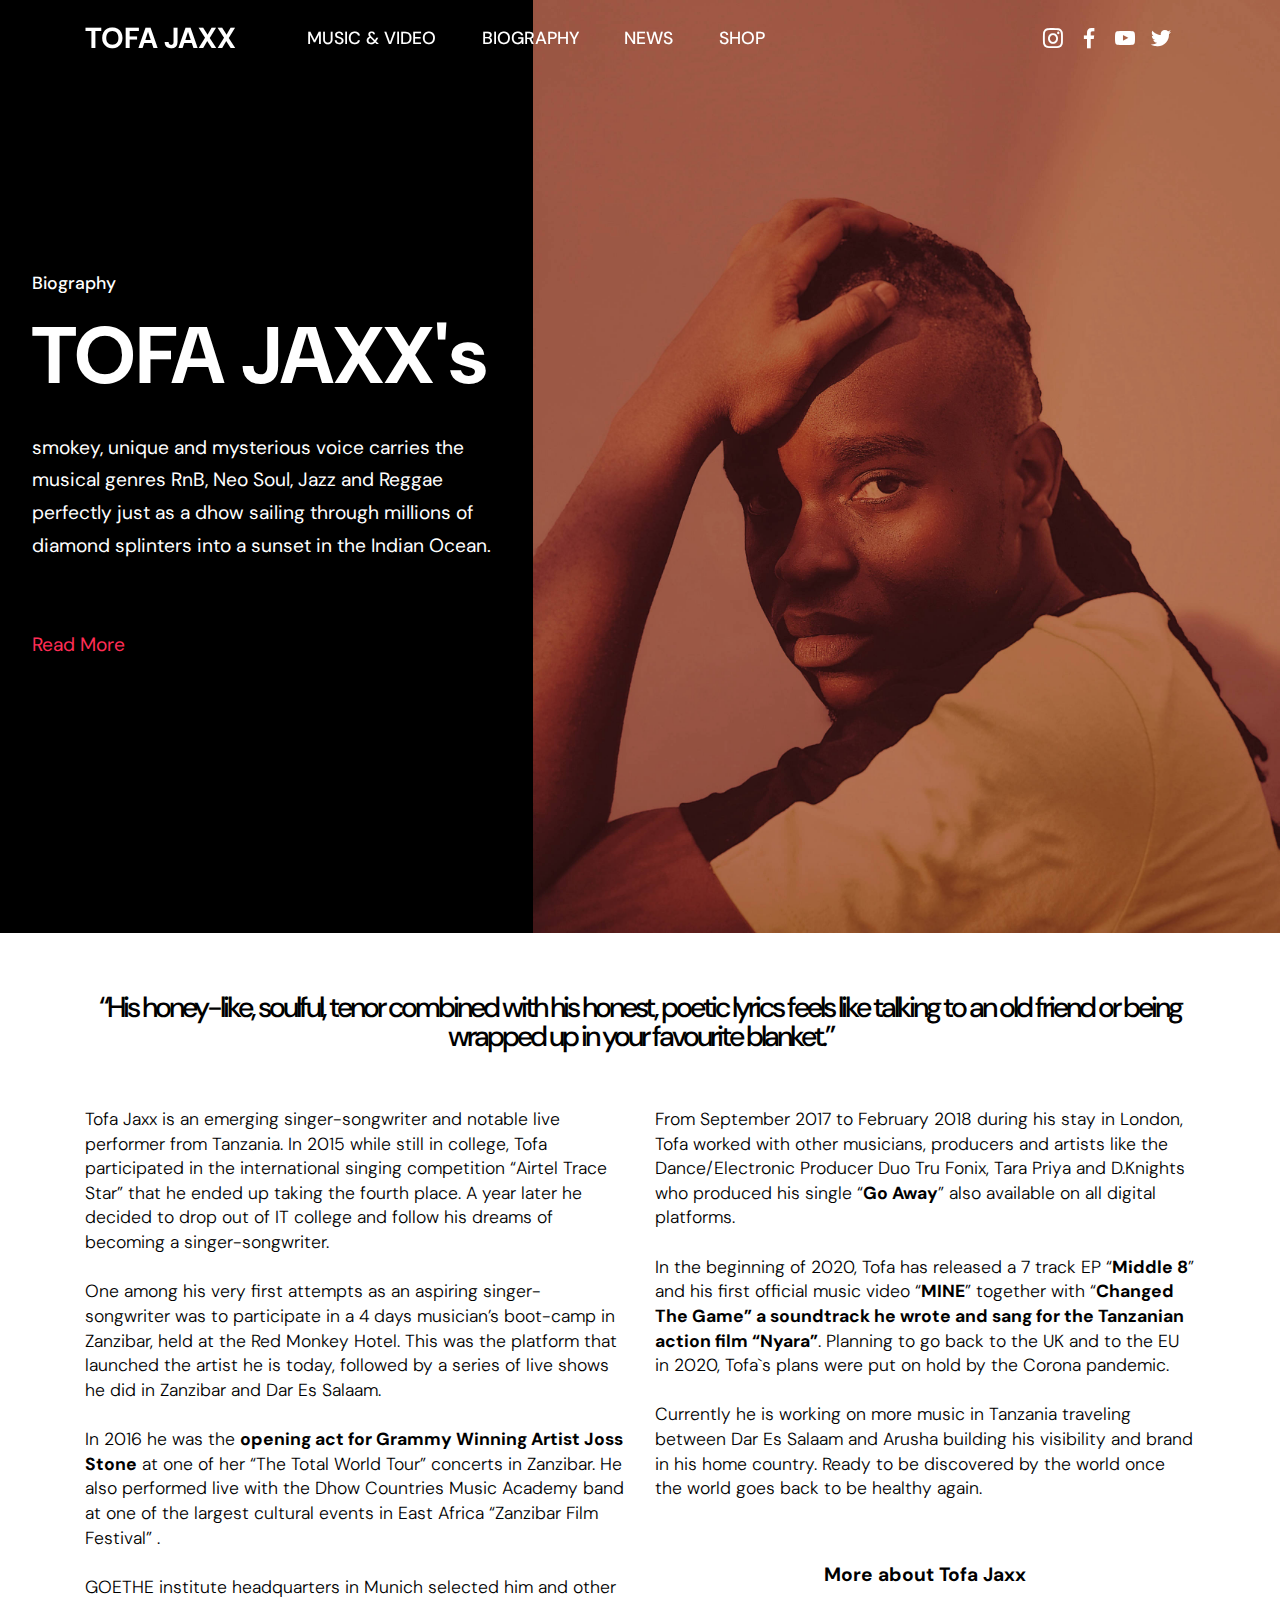
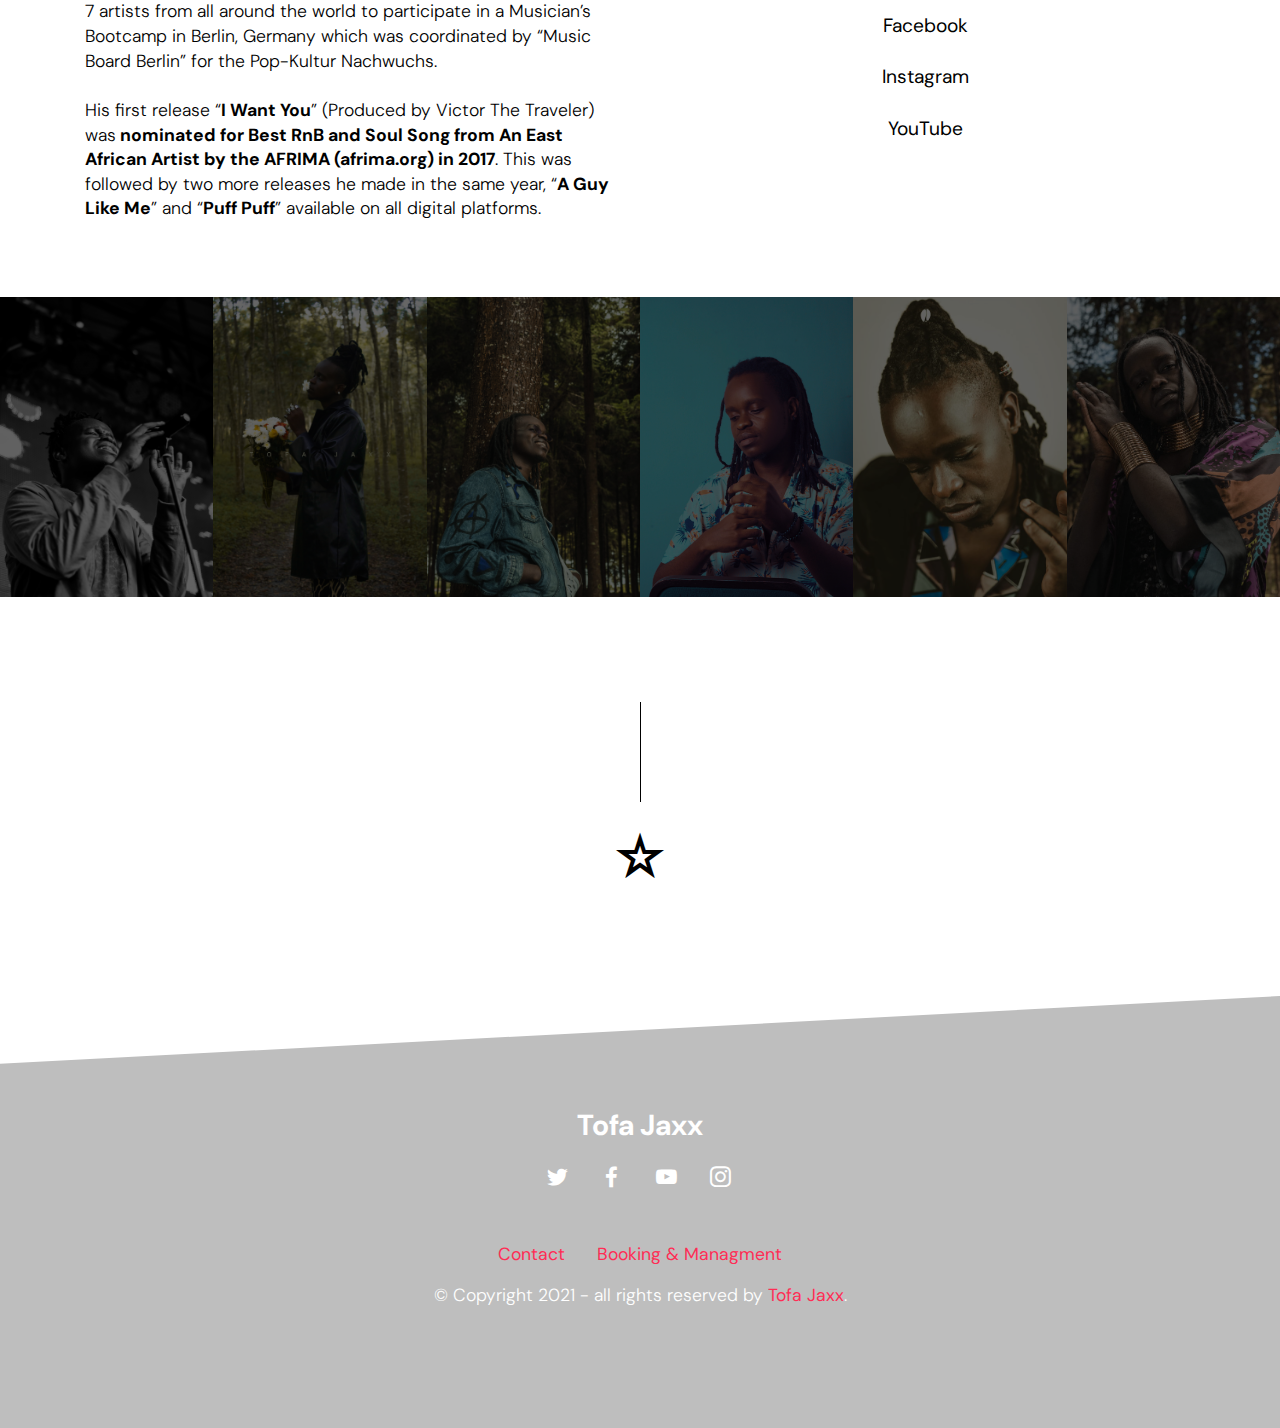
==== bio.html @ 1608e9fc "initial upload" ====
<!DOCTYPE html>
<html  >
<head>
  
  <meta charset="UTF-8">
  <meta http-equiv="X-UA-Compatible" content="IE=edge">
  
  <meta name="viewport" content="width=device-width, initial-scale=1, minimum-scale=1">
  <link rel="shortcut icon" href="assets/images/tofa-jaxx-128x128.png" type="image/x-icon">
  <meta name="description" content="Find out all about Tofa Jaxx - a singer/songwriter from Tanzania.">
  
  
  <title>Biography</title>
  <link rel="stylesheet" href="assets/web/assets/mobirise-icons/mobirise-icons.css">
  <link rel="stylesheet" href="assets/web/assets/mobirise-icons2/mobirise2.css">
  <link rel="stylesheet" href="assets/tether/tether.min.css">
  <link rel="stylesheet" href="assets/bootstrap/css/bootstrap.min.css">
  <link rel="stylesheet" href="assets/bootstrap/css/bootstrap-grid.min.css">
  <link rel="stylesheet" href="assets/bootstrap/css/bootstrap-reboot.min.css">
  <link rel="stylesheet" href="assets/dropdown/css/style.css">
  <link rel="stylesheet" href="assets/socicon/css/styles.css">
  <link rel="stylesheet" href="assets/theme/css/style.css">
  <link rel="preload" href="https://fonts.googleapis.com/css?family=DM+Sans:400,400i,500,500i,700,700i&display=swap" as="style" onload="this.onload=null;this.rel='stylesheet'">
  <noscript><link rel="stylesheet" href="https://fonts.googleapis.com/css?family=DM+Sans:400,400i,500,500i,700,700i&display=swap"></noscript>
  <link rel="preload" as="style" href="assets/mobirise/css/mbr-additional.css"><link rel="stylesheet" href="assets/mobirise/css/mbr-additional.css" type="text/css">
  
  
  
  

</head>
<body>
  
  <section class="menu cid-sqqhfj22rj" once="menu" id="menu1-x">

    


    <nav class="navbar navbar-dropdown navbar-fixed-top navbar-expand-lg">

        <div class="container">
            <div class="navbar-brand">
                
                <span class="navbar-caption-wrap"><a class="navbar-caption text-white text-primary display-5" href="index.html">
                        TOFA JAXX</a></span>
            </div>
            <button class="navbar-toggler" type="button" data-toggle="collapse" data-target="#navbarSupportedContent" aria-controls="navbarNavAltMarkup" aria-expanded="false" aria-label="Toggle navigation">
                <div class="hamburger">
                    <span></span>
                    <span></span>
                    <span></span>
                    <span></span>
                </div>
            </button>
            <div class="collapse navbar-collapse" id="navbarSupportedContent">
                <ul class="navbar-nav nav-dropdown nav-right" data-app-modern-menu="true"><li class="nav-item"><a class="nav-link link text-white text-primary display-4" href="music.html" aria-expanded="false">MUSIC &amp; VIDEO</a>
                        
                    </li>
                    


                    <li class="nav-item"><a class="nav-link link text-white text-primary display-4" href="bio.html">
                            BIOGRAPHY</a></li><li class="nav-item"><a class="nav-link link text-white text-primary display-4" href="news.html">
                            NEWS</a></li><li class="nav-item"><a class="nav-link link text-white text-primary display-4" href="shop.html">
                            SHOP</a></li></ul>
                <div class="icons-menu">
                    <a href="https://www.instagram.com/tofajaxx/?hl=en" target="_blank">
                        <span class="p-2 mbr-iconfont socicon-instagram socicon"></span>
                    </a>
                    <a href="https://www.facebook.com/TofaJaxxTJ/" target="_blank">
                        <span class="p-2 mbr-iconfont socicon-facebook socicon"></span>
                    </a>
                    <a href="https://www.youtube.com/c/topherjaxx" target="_blank">
                        <span class="p-2 mbr-iconfont socicon-youtube socicon"></span>
                    </a>
                    <a href="https://twitter.com/tofajaxx" target="_blank">
                        <span class="p-2 mbr-iconfont socicon-twitter socicon"></span>
                    </a>
                    
                    
                </div>
                
            </div>
        </div>
    </nav>

</section>

<section class="content1 cid-sqqhfdrcJX" id="content1-q">

    

    

    <div class="container-fluid">
        <div class="row">

            <div class="col-md-12 col-lg-5 m-auto">
                <div class="media-content">
                    <h2 class="mbr-section-subtitle mbr-semibold align-left mbr-white mbr-light mbr-fonts-style display-4">Biography</h2>
                    <h1 class="mbr-section-title align-left mbr-bold mbr-white pb-3 mbr-fonts-style display-2">TOFA JAXX's</h1>


                    <p class="mbr-text align-left mbr-white pb-4 mbr-fonts-style display-7">smokey, unique and mysterious voice carries the musical genres RnB, Neo Soul, Jazz and Reggae perfectly just as a dhow sailing through millions of diamond splinters into a sunset in the Indian Ocean.<br><br></p>
                    <h3 class="link mbr-semibold align-left mbr-white mbr-light mbr-fonts-style display-7"><strong><a href="bio.html#content7-10" class="text-primary">Read More</a></strong></h3>

                </div>
            </div>

            <div class="col-md-12 col-lg-7">
                <div class="mbr-figure">
                    <img src="assets/images/img-9345-2000x2500.jpg" alt="Tofa Jaxx">
                </div>
            </div>

        </div>
    </div>

</section>

<section class="content7 audiom4_content7 cid-sqqiW0xPX3" id="content7-10">

	

	

	<div class="container">
		<div class="row mbr-white">
			<div class="col-md-12 col-lg-12">
				<h2 class="col-title align-center pb-5 mbr-fonts-style display-5">“His honey-like, soulful, tenor combined with his honest, poetic lyrics feels like talking to an old friend or being wrapped up in your favourite blanket.”</h2>
			</div>
			<div class="col-md-12 col-lg-6">
				<p class="mbr-text align-left mbr-fonts-style display-4">Tofa Jaxx is an emerging singer-songwriter and notable live performer from Tanzania. In 2015 while still in college, Tofa participated in the international singing competition “Airtel Trace Star” that he ended up taking the fourth place. A year later he decided to drop out of IT college and follow his dreams of becoming a singer-songwriter.
<br>
<br>One among his very first attempts as an aspiring singer-songwriter was to participate in a 4 days musician’s boot-camp in Zanzibar, held at the Red Monkey Hotel. This was the platform that launched the artist he is today, followed by a series of live shows he did in Zanzibar and Dar Es Salaam. 
<br>
<br>In 2016 he was the <strong>opening act for Grammy Winning Artist Joss Stone</strong> at one of her “The Total World Tour” concerts in Zanzibar. He also performed live with the Dhow Countries Music Academy band at one of the largest cultural events in East Africa “Zanzibar Film Festival” .
<br>
<br>GOETHE institute headquarters in Munich selected him and other 7 artists from all around the world to participate in a Musician’s Bootcamp in Berlin, Germany which was coordinated by “Music Board Berlin” for the Pop-Kultur Nachwuchs.
<br>
<br>His first release “<strong>I Want You</strong>” (Produced by Victor The Traveler) was<strong> nominated for Best RnB and Soul Song from An East African Artist by the AFRIMA (afrima.org) in 2017</strong>. This was followed by two more releases he made in the same year, “<strong>A Guy Like Me</strong>” and “<strong>Puff Puff</strong>” available on all digital platforms.
<br></p>
			</div>

			<div class="col-md-12 col-lg-6">
				<p class="mbr-text align-left pb-5 mbr-fonts-style display-4">From September 2017 to February 2018 during his stay in London, Tofa worked with other musicians, producers and artists like the Dance/Electronic Producer Duo Tru Fonix, Tara Priya and D.Knights who produced his single “<strong>Go Away</strong>” also available on all digital platforms. 
<br>
<br>In the beginning of 2020, Tofa has released a 7 track EP “<strong>Middle 8</strong>” and his first official music video “<strong>MINE</strong>” together with “<strong>Changed The Game” a soundtrack he wrote and sang for the Tanzanian action film “Nyara”</strong>. Planning to go back to the UK and to the EU in 2020, Tofa`s plans were put on hold by the Corona pandemic. 
<br>
<br>Currently he is working on more music in Tanzania traveling between Dar Es Salaam and Arusha building his visibility and brand in his home country. Ready to be discovered by the world once the world goes back to be healthy again.</p>

				<h3 class="align-center pb-4 mbr-regular mbr-fonts-style display-7"><strong>More about Tofa Jaxx</strong></h3>
				<ul class="list">
					

					
					
					
					
					
				<li class="item-wrap">
						<h4 class="item1 align-center mbr-regular mbr-fonts-style display-7">
							<a href="https://www.facebook.com/TofaJaxxTJ/" class="text-black" target="_blank">Facebook</a>
						</h4>
					</li><li class="item-wrap">
						<h4 class="item1 align-center mbr-regular mbr-fonts-style display-7">
							<a href="https://www.instagram.com/tofajaxx/?hl=en" class="text-black" target="_blank">Instagram</a></h4>
					</li><li class="item-wrap">
						<h4 class="item1 align-center mbr-regular mbr-fonts-style display-7">
							<a href="https://www.youtube.com/c/topherjaxx" class="text-black text-primary" target="_blank">YouTube</a></h4>
					</li></ul>
			</div>
		</div>
	</div>
</section>

<section class="extGallery cid-sqAEqa4GI0" id="extGallery4-2q">

  

  

  <div class="container-fluid">
    <div class="row justify-content-center align-left">

      <div class="col-lg-2 col-md-6">
        <div class="wrapper">
          <img class="photo" src="assets/images/tofa-jaxx-3-2000x3011.jpg" alt="">
        </div>
      </div>
      <div class="col-lg-2 col-md-6">
        <div class="wrapper">
          <img class="photo" src="assets/images/img-0113-copy-2000x3000.jpg" alt="">
        </div>
      </div>
      <div class="col-lg-2 col-md-6">
        <div class="wrapper">
          <img class="photo" src="assets/images/tofa-jaxx-mine-video-2000x2996.jpg" alt="">
        </div>
      </div>
      <div class="col-lg-2 col-md-6">
        <div class="wrapper">
          <img class="photo" src="assets/images/img-961-2000x2000.jpg" alt="">
        </div>
      </div>
      <div class="col-lg-2 col-md-6">
        <div class="wrapper">
          <img class="photo" src="assets/images/tofa-jaxx-3-611x764.jpg" alt="">
        </div>
      </div>
      <div class="col-lg-2 col-md-6">
        <div class="wrapper">
          <img class="photo" src="assets/images/tofa-jaxx-6-611x763.jpg" alt="">
        </div>
      </div>

    </div>
  </div>
</section>

<section class="info3 audiom4_info3 cid-sqAEhOONlQ" id="info3-2p">

	

	

	<div class="container align-center">
		<div class="row">
			<div class="mbr-black col-md-12 col-lg-12">
				<h3 class="mbr-section-subtitle mbr-bold align-center mbr-light mbr-fonts-style display-5"></h3>
				<span class="mbr-iconfont mobi-mbri-star mobi-mbri"></span>

			</div>
		</div>
	</div>
</section>

<section once="footers" class="cid-sqqhfhUNoh mbr-parallax-background" id="footer2-w">

    

    <div class="mbr-overlay" style="opacity: 0.2; background-color: rgb(0, 0, 0);"></div>


    <svg xmlns="http://www.w3.org/2000/svg" width="1920" height="150" style="">
        <rect id="backgroundrect" width="100%" height="100%" x="0" y="0" fill="transparent" stroke="none" class="" style="">
        </rect>
        <g class="currentLayer" style="">
            <rect fill="#4a90d6" stroke="none" stroke-width="2" stroke-linejoin="round" stroke-dashoffset="" fill-rule="nonzero" id="svg_3" x="-96.91189303632186" y="-155.65491664015033" width="2092.0544736385345" height="244.0790557861328" style="color: rgb(0, 0, 0);" class="" transform="rotate(-3.0301618576049805 949.1153564453126,-33.61538314819269) "></rect>
        </g>
    </svg>



    <div class="container">
        <div class="media-container-row align-center mbr-white">
            <div class="row title-row">

                <h1 class="mbr-section-title align-center mbr-bold pb-1 mbr-fonts-style display-5">
                    Tofa Jaxx</h1>

            </div>

            <div class="row social-row">
                <div class="social-list align-right pb-2">
                    
                    
                    
                    
                    
                    
                <div class="soc-item">
                        <a href="https://twitter.com/tofajaxx" target="_blank">
                            <span class="mbr-iconfont mbr-iconfont-social socicon-twitter socicon"></span>
                        </a>
                    </div><div class="soc-item">
                        <a href="https://www.facebook.com/TofaJaxxTJ/" target="_blank">
                            <span class="mbr-iconfont mbr-iconfont-social socicon-facebook socicon"></span>
                        </a>
                    </div><div class="soc-item">
                        <a href="https://www.youtube.com/c/topherjaxx/videos" target="_blank">
                            <span class="mbr-iconfont mbr-iconfont-social socicon-youtube socicon"></span>
                        </a>
                    </div><div class="soc-item">
                        <a href="https://www.instagram.com/tofajaxx/?hl=en" target="_blank">
                            <span class="mbr-iconfont mbr-iconfont-social socicon-instagram socicon"></span>
                        </a>
                    </div></div>
            </div>
            <div class="row row-links">
                <ul class="foot-menu">
                    
                    
                    
                    

                <li class="foot-menu-item mbr-fonts-style display-4"><a href="mailto:topherjaxx3@gmail.com" class="text-primary">Contact</a></li><li class="foot-menu-item mbr-fonts-style display-4"><a href="https://www.delicioustunes.com/contact" class="text-primary" target="_blank">Booking &amp; Managment</a></li></ul>
            </div>

            <div class="row row-copirayt">
                <p class="mbr-text mb-0 mbr-fonts-style mbr-white align-center display-4">
                    © Copyright 2021 - all rights reserved by <a href="index.html" class="text-primary">Tofa Jaxx</a>.</p>
            </div>
        </div>
    </div>
</section>


<script src="assets/web/assets/jquery/jquery.min.js"></script>
  <script src="assets/popper/popper.min.js"></script>
  <script src="assets/tether/tether.min.js"></script>
  <script src="assets/bootstrap/js/bootstrap.min.js"></script>
  <script src="assets/smoothscroll/smooth-scroll.js"></script>
  <script src="assets/parallax/jarallax.min.js"></script>
  <script src="assets/dropdown/js/nav-dropdown.js"></script>
  <script src="assets/dropdown/js/navbar-dropdown.js"></script>
  <script src="assets/touchswipe/jquery.touch-swipe.min.js"></script>
  <script src="assets/theme/js/script.js"></script>
  
  
  

</body>
</html>
---- assets/web/assets/mobirise-icons/mobirise-icons.css ----
@font-face {
  font-family: 'MobiriseIcons';
  src:  url('mobirise-icons.eot?spat4u');
  src:  url('mobirise-icons.eot?spat4u#iefix') format('embedded-opentype'),
    url('mobirise-icons.ttf?spat4u') format('truetype'),
    url('mobirise-icons.woff?spat4u') format('woff'),
    url('mobirise-icons.svg?spat4u#MobiriseIcons') format('svg');
  font-weight: normal;
  font-style: normal;
  font-display: swap;
}

[class^="mbri-"], [class*=" mbri-"] {
  /* use !important to prevent issues with browser extensions that change fonts */
  font-family: MobiriseIcons !important;
  speak: none;
  font-style: normal;
  font-weight: normal;
  font-variant: normal;
  text-transform: none;
  line-height: 1;

  /* Better Font Rendering =========== */
  -webkit-font-smoothing: antialiased;
  -moz-osx-font-smoothing: grayscale;
}

.mbri-add-submenu:before {
  content: "\e900";
}
.mbri-alert:before {
  content: "\e901";
}
.mbri-align-center:before {
  content: "\e902";
}
.mbri-align-justify:before {
  content: "\e903";
}
.mbri-align-left:before {
  content: "\e904";
}
.mbri-align-right:before {
  content: "\e905";
}
.mbri-android:before {
  content: "\e906";
}
.mbri-apple:before {
  content: "\e907";
}
.mbri-arrow-down:before {
  content: "\e908";
}
.mbri-arrow-next:before {
  content: "\e909";
}
.mbri-arrow-prev:before {
  content: "\e90a";
}
.mbri-arrow-up:before {
  content: "\e90b";
}
.mbri-bold:before {
  content: "\e90c";
}
.mbri-bookmark:before {
  content: "\e90d";
}
.mbri-bootstrap:before {
  content: "\e90e";
}
.mbri-briefcase:before {
  content: "\e90f";
}
.mbri-browse:before {
  content: "\e910";
}
.mbri-bulleted-list:before {
  content: "\e911";
}
.mbri-calendar:before {
  content: "\e912";
}
.mbri-camera:before {
  content: "\e913";
}
.mbri-cart-add:before {
  content: "\e914";
}
.mbri-cart-full:before {
  content: "\e915";
}
.mbri-cash:before {
  content: "\e916";
}
.mbri-change-style:before {
  content: "\e917";
}
.mbri-chat:before {
  content: "\e918";
}
.mbri-clock:before {
  content: "\e919";
}
.mbri-close:before {
  content: "\e91a";
}
.mbri-cloud:before {
  content: "\e91b";
}
.mbri-code:before {
  content: "\e91c";
}
.mbri-contact-form:before {
  content: "\e91d";
}
.mbri-credit-card:before {
  content: "\e91e";
}
.mbri-cursor-click:before {
  content: "\e91f";
}
.mbri-cust-feedback:before {
  content: "\e920";
}
.mbri-database:before {
  content: "\e921";
}
.mbri-delivery:before {
  content: "\e922";
}
.mbri-desktop:before {
  content: "\e923";
}
.mbri-devices:before {
  content: "\e924";
}
.mbri-down:before {
  content: "\e925";
}
.mbri-download:before {
  content: "\e989";
}
.mbri-drag-n-drop:before {
  content: "\e927";
}
.mbri-drag-n-drop2:before {
  content: "\e928";
}
.mbri-edit:before {
  content: "\e929";
}
.mbri-edit2:before {
  content: "\e92a";
}
.mbri-error:before {
  content: "\e92b";
}
.mbri-extension:before {
  content: "\e92c";
}
.mbri-features:before {
  content: "\e92d";
}
.mbri-file:before {
  content: "\e92e";
}
.mbri-flag:before {
  content: "\e92f";
}
.mbri-folder:before {
  content: "\e930";
}
.mbri-gift:before {
  content: "\e931";
}
.mbri-github:before {
  content: "\e932";
}
.mbri-globe:before {
  content: "\e933";
}
.mbri-globe-2:before {
  content: "\e934";
}
.mbri-growing-chart:before {
  content: "\e935";
}
.mbri-hearth:before {
  content: "\e936";
}
.mbri-help:before {
  content: "\e937";
}
.mbri-home:before {
  content: "\e938";
}
.mbri-hot-cup:before {
  content: "\e939";
}
.mbri-idea:before {
  content: "\e93a";
}
.mbri-image-gallery:before {
  content: "\e93b";
}
.mbri-image-slider:before {
  content: "\e93c";
}
.mbri-info:before {
  content: "\e93d";
}
.mbri-italic:before {
  content: "\e93e";
}
.mbri-key:before {
  content: "\e93f";
}
.mbri-laptop:before {
  content: "\e940";
}
.mbri-layers:before {
  content: "\e941";
}
.mbri-left-right:before {
  content: "\e942";
}
.mbri-left:before {
  content: "\e943";
}
.mbri-letter:before {
  content: "\e944";
}
.mbri-like:before {
  content: "\e945";
}
.mbri-link:before {
  content: "\e946";
}
.mbri-lock:before {
  content: "\e947";
}
.mbri-login:before {
  content: "\e948";
}
.mbri-logout:before {
  content: "\e949";
}
.mbri-magic-stick:before {
  content: "\e94a";
}
.mbri-map-pin:before {
  content: "\e94b";
}
.mbri-menu:before {
  content: "\e94c";
}
.mbri-mobile:before {
  content: "\e94d";
}
.mbri-mobile2:before {
  content: "\e94e";
}
.mbri-mobirise:before {
  content: "\e94f";
}
.mbri-more-horizontal:before {
  content: "\e950";
}
.mbri-more-vertical:before {
  content: "\e951";
}
.mbri-music:before {
  content: "\e952";
}
.mbri-new-file:before {
  content: "\e953";
}
.mbri-numbered-list:before {
  content: "\e954";
}
.mbri-opened-folder:before {
  content: "\e955";
}
.mbri-pages:before {
  content: "\e956";
}
.mbri-paper-plane:before {
  content: "\e957";
}
.mbri-paperclip:before {
  content: "\e958";
}
.mbri-photo:before {
  content: "\e959";
}
.mbri-photos:before {
  content: "\e95a";
}
.mbri-pin:before {
  content: "\e95b";
}
.mbri-play:before {
  content: "\e95c";
}
.mbri-plus:before {
  content: "\e95d";
}
.mbri-preview:before {
  content: "\e95e";
}
.mbri-print:before {
  content: "\e95f";
}
.mbri-protect:before {
  content: "\e960";
}
.mbri-question:before {
  content: "\e961";
}
.mbri-quote-left:before {
  content: "\e962";
}
.mbri-quote-right:before {
  content: "\e963";
}
.mbri-refresh:before {
  content: "\e964";
}
.mbri-responsive:before {
  content: "\e965";
}
.mbri-right:before {
  content: "\e966";
}
.mbri-rocket:before {
  content: "\e967";
}
.mbri-sad-face:before {
  content: "\e968";
}
.mbri-sale:before {
  content: "\e969";
}
.mbri-save:before {
  content: "\e96a";
}
.mbri-search:before {
  content: "\e96b";
}
.mbri-setting:before {
  content: "\e96c";
}
.mbri-setting2:before {
  content: "\e96d";
}
.mbri-setting3:before {
  content: "\e96e";
}
.mbri-share:before {
  content: "\e96f";
}
.mbri-shopping-bag:before {
  content: "\e970";
}
.mbri-shopping-basket:before {
  content: "\e971";
}
.mbri-shopping-cart:before {
  content: "\e972";
}
.mbri-sites:before {
  content: "\e973";
}
.mbri-smile-face:before {
  content: "\e974";
}
.mbri-speed:before {
  content: "\e975";
}
.mbri-star:before {
  content: "\e976";
}
.mbri-success:before {
  content: "\e977";
}
.mbri-sun:before {
  content: "\e978";
}
.mbri-sun2:before {
  content: "\e979";
}
.mbri-tablet:before {
  content: "\e97a";
}
.mbri-tablet-vertical:before {
  content: "\e97b";
}
.mbri-target:before {
  content: "\e97c";
}
.mbri-timer:before {
  content: "\e97d";
}
.mbri-to-ftp:before {
  content: "\e97e";
}
.mbri-to-local-drive:before {
  content: "\e97f";
}
.mbri-touch-swipe:before {
  content: "\e980";
}
.mbri-touch:before {
  content: "\e981";
}
.mbri-trash:before {
  content: "\e982";
}
.mbri-underline:before {
  content: "\e983";
}
.mbri-unlink:before {
  content: "\e984";
}
.mbri-unlock:before {
  content: "\e985";
}
.mbri-up-down:before {
  content: "\e986";
}
.mbri-up:before {
  content: "\e987";
}
.mbri-update:before {
  content: "\e988";
}
.mbri-upload:before {
 content: "\e926"; 
}
.mbri-user:before {
  content: "\e98a";
}
.mbri-user2:before {
  content: "\e98b";
}
.mbri-users:before {
  content: "\e98c";
}
.mbri-video:before {
  content: "\e98d";
}
.mbri-video-play:before {
  content: "\e98e";
}
.mbri-watch:before {
  content: "\e98f";
}
.mbri-website-theme:before {
  content: "\e990";
}
.mbri-wifi:before {
  content: "\e991";
}
.mbri-windows:before {
  content: "\e992";
}
.mbri-zoom-out:before {
  content: "\e993";
}
.mbri-redo:before {
  content: "\e994";
}
.mbri-undo:before {
  content: "\e995";
}
---- assets/web/assets/mobirise-icons2/mobirise2.css ----
@font-face {
  font-family: 'Moririse2';
  font-display: swap;
  src:  url('mobirise2.eot?f2bix4');
  src:  url('mobirise2.eot?f2bix4#iefix') format('embedded-opentype'),
    url('mobirise2.ttf?f2bix4') format('truetype'),
    url('mobirise2.woff?f2bix4') format('woff'),
    url('mobirise2.svg?f2bix4#mobirise2') format('svg');
  font-weight: normal;
  font-style: normal;
}

[class^="mobi-"], [class*=" mobi-"] {
  /* use !important to prevent issues with browser extensions that change fonts */
  font-family: 'Moririse2' !important;
  speak: none;
  font-style: normal;
  font-weight: normal;
  font-variant: normal;
  text-transform: none;
  line-height: 1;

  /* Better Font Rendering =========== */
  -webkit-font-smoothing: antialiased;
  -moz-osx-font-smoothing: grayscale;
}

.mobi-mbri-add-submenu:before {
  content: "\e900";
}
.mobi-mbri-alert:before {
  content: "\e901";
}
.mobi-mbri-align-center:before {
  content: "\e902";
}
.mobi-mbri-align-justify:before {
  content: "\e903";
}
.mobi-mbri-align-left:before {
  content: "\e904";
}
.mobi-mbri-align-right:before {
  content: "\e905";
}
.mobi-mbri-android:before {
  content: "\e906";
}
.mobi-mbri-apple:before {
  content: "\e907";
}
.mobi-mbri-arrow-down:before {
  content: "\e908";
}
.mobi-mbri-arrow-next:before {
  content: "\e909";
}
.mobi-mbri-arrow-prev:before {
  content: "\e90a";
}
.mobi-mbri-arrow-up:before {
  content: "\e90b";
}
.mobi-mbri-bold:before {
  content: "\e90c";
}
.mobi-mbri-bookmark:before {
  content: "\e90d";
}
.mobi-mbri-bootstrap:before {
  content: "\e90e";
}
.mobi-mbri-briefcase:before {
  content: "\e90f";
}
.mobi-mbri-browse:before {
  content: "\e910";
}
.mobi-mbri-bulleted-list:before {
  content: "\e911";
}
.mobi-mbri-calendar:before {
  content: "\e912";
}
.mobi-mbri-camera:before {
  content: "\e913";
}
.mobi-mbri-cart-add:before {
  content: "\e914";
}
.mobi-mbri-cart-full:before {
  content: "\e915";
}
.mobi-mbri-cash:before {
  content: "\e916";
}
.mobi-mbri-change-style:before {
  content: "\e917";
}
.mobi-mbri-chat:before {
  content: "\e918";
}
.mobi-mbri-clock:before {
  content: "\e919";
}
.mobi-mbri-close:before {
  content: "\e91a";
}
.mobi-mbri-cloud:before {
  content: "\e91b";
}
.mobi-mbri-code:before {
  content: "\e91c";
}
.mobi-mbri-contact-form:before {
  content: "\e91d";
}
.mobi-mbri-credit-card:before {
  content: "\e91e";
}
.mobi-mbri-cursor-click:before {
  content: "\e91f";
}
.mobi-mbri-cust-feedback:before {
  content: "\e920";
}
.mobi-mbri-database:before {
  content: "\e921";
}
.mobi-mbri-delivery:before {
  content: "\e922";
}
.mobi-mbri-desktop:before {
  content: "\e923";
}
.mobi-mbri-devices:before {
  content: "\e924";
}
.mobi-mbri-down:before {
  content: "\e925";
}
.mobi-mbri-download-2:before {
  content: "\e926";
}
.mobi-mbri-download:before {
  content: "\e927";
}
.mobi-mbri-drag-n-drop-2:before {
  content: "\e928";
}
.mobi-mbri-drag-n-drop:before {
  content: "\e929";
}
.mobi-mbri-edit-2:before {
  content: "\e92a";
}
.mobi-mbri-edit:before {
  content: "\e92b";
}
.mobi-mbri-error:before {
  content: "\e92c";
}
.mobi-mbri-extension:before {
  content: "\e92d";
}
.mobi-mbri-features:before {
  content: "\e92e";
}
.mobi-mbri-file:before {
  content: "\e92f";
}
.mobi-mbri-flag:before {
  content: "\e930";
}
.mobi-mbri-folder:before {
  content: "\e931";
}
.mobi-mbri-gift:before {
  content: "\e932";
}
.mobi-mbri-github:before {
  content: "\e933";
}
.mobi-mbri-globe-2:before {
  content: "\e934";
}
.mobi-mbri-globe:before {
  content: "\e935";
}
.mobi-mbri-growing-chart:before {
  content: "\e936";
}
.mobi-mbri-hearth:before {
  content: "\e937";
}
.mobi-mbri-help:before {
  content: "\e938";
}
.mobi-mbri-home:before {
  content: "\e939";
}
.mobi-mbri-hot-cup:before {
  content: "\e93a";
}
.mobi-mbri-idea:before {
  content: "\e93b";
}
.mobi-mbri-image-gallery:before {
  content: "\e93c";
}
.mobi-mbri-image-slider:before {
  content: "\e93d";
}
.mobi-mbri-info:before {
  content: "\e93e";
}
.mobi-mbri-italic:before {
  content: "\e93f";
}
.mobi-mbri-key:before {
  content: "\e940";
}
.mobi-mbri-laptop:before {
  content: "\e941";
}
.mobi-mbri-layers:before {
  content: "\e942";
}
.mobi-mbri-left-right:before {
  content: "\e943";
}
.mobi-mbri-left:before {
  content: "\e944";
}
.mobi-mbri-letter:before {
  content: "\e945";
}
.mobi-mbri-like:before {
  content: "\e946";
}
.mobi-mbri-link:before {
  content: "\e947";
}
.mobi-mbri-lock:before {
  content: "\e948";
}
.mobi-mbri-login:before {
  content: "\e949";
}
.mobi-mbri-logout:before {
  content: "\e94a";
}
.mobi-mbri-magic-stick:before {
  content: "\e94b";
}
.mobi-mbri-map-pin:before {
  content: "\e94c";
}
.mobi-mbri-menu:before {
  content: "\e94d";
}
.mobi-mbri-mobile-2:before {
  content: "\e94e";
}
.mobi-mbri-mobile-horizontal:before {
  content: "\e94f";
}
.mobi-mbri-mobile:before {
  content: "\e950";
}
.mobi-mbri-mobirise:before {
  content: "\e951";
}
.mobi-mbri-more-horizontal:before {
  content: "\e952";
}
.mobi-mbri-more-vertical:before {
  content: "\e953";
}
.mobi-mbri-music:before {
  content: "\e954";
}
.mobi-mbri-new-file:before {
  content: "\e955";
}
.mobi-mbri-numbered-list:before {
  content: "\e956";
}
.mobi-mbri-opened-folder:before {
  content: "\e957";
}
.mobi-mbri-pages:before {
  content: "\e958";
}
.mobi-mbri-paper-plane:before {
  content: "\e959";
}
.mobi-mbri-paperclip:before {
  content: "\e95a";
}
.mobi-mbri-phone:before {
  content: "\e95b";
}
.mobi-mbri-photo:before {
  content: "\e95c";
}
.mobi-mbri-photos:before {
  content: "\e95d";
}
.mobi-mbri-pin:before {
  content: "\e95e";
}
.mobi-mbri-play:before {
  content: "\e95f";
}
.mobi-mbri-plus:before {
  content: "\e960";
}
.mobi-mbri-preview:before {
  content: "\e961";
}
.mobi-mbri-print:before {
  content: "\e962";
}
.mobi-mbri-protect:before {
  content: "\e963";
}
.mobi-mbri-question:before {
  content: "\e964";
}
.mobi-mbri-quote-left:before {
  content: "\e965";
}
.mobi-mbri-quote-right:before {
  content: "\e966";
}
.mobi-mbri-redo:before {
  content: "\e967";
}
.mobi-mbri-refresh:before {
  content: "\e968";
}
.mobi-mbri-responsive-2:before {
  content: "\e969";
}
.mobi-mbri-responsive:before {
  content: "\e96a";
}
.mobi-mbri-right:before {
  content: "\e96b";
}
.mobi-mbri-rocket:before {
  content: "\e96c";
}
.mobi-mbri-sad-face:before {
  content: "\e96d";
}
.mobi-mbri-sale:before {
  content: "\e96e";
}
.mobi-mbri-save:before {
  content: "\e96f";
}
.mobi-mbri-search:before {
  content: "\e970";
}
.mobi-mbri-setting-2:before {
  content: "\e971";
}
.mobi-mbri-setting-3:before {
  content: "\e972";
}
.mobi-mbri-setting:before {
  content: "\e973";
}
.mobi-mbri-share:before {
  content: "\e974";
}
.mobi-mbri-shopping-bag:before {
  content: "\e975";
}
.mobi-mbri-shopping-basket:before {
  content: "\e976";
}
.mobi-mbri-shopping-cart:before {
  content: "\e977";
}
.mobi-mbri-sites:before {
  content: "\e978";
}
.mobi-mbri-smile-face:before {
  content: "\e979";
}
.mobi-mbri-speed:before {
  content: "\e97a";
}
.mobi-mbri-star:before {
  content: "\e97b";
}
.mobi-mbri-success:before {
  content: "\e97c";
}
.mobi-mbri-sun:before {
  content: "\e97d";
}
.mobi-mbri-sun2:before {
  content: "\e97e";
}
.mobi-mbri-tablet-vertical:before {
  content: "\e97f";
}
.mobi-mbri-tablet:before {
  content: "\e980";
}
.mobi-mbri-target:before {
  content: "\e981";
}
.mobi-mbri-timer:before {
  content: "\e982";
}
.mobi-mbri-to-ftp:before {
  content: "\e983";
}
.mobi-mbri-to-local-drive:before {
  content: "\e984";
}
.mobi-mbri-touch-swipe:before {
  content: "\e985";
}
.mobi-mbri-touch:before {
  content: "\e986";
}
.mobi-mbri-trash:before {
  content: "\e987";
}
.mobi-mbri-underline:before {
  content: "\e988";
}
.mobi-mbri-undo:before {
  content: "\e989";
}
.mobi-mbri-unlink:before {
  content: "\e98a";
}
.mobi-mbri-unlock:before {
  content: "\e98b";
}
.mobi-mbri-up-down:before {
  content: "\e98c";
}
.mobi-mbri-up:before {
  content: "\e98d";
}
.mobi-mbri-update:before {
  content: "\e98e";
}
.mobi-mbri-upload-2:before {
  content: "\e98f";
}
.mobi-mbri-upload:before {
  content: "\e990";
}
.mobi-mbri-user-2:before {
  content: "\e991";
}
.mobi-mbri-user:before {
  content: "\e992";
}
.mobi-mbri-users:before {
  content: "\e993";
}
.mobi-mbri-video-play:before {
  content: "\e994";
}
.mobi-mbri-video:before {
  content: "\e995";
}
.mobi-mbri-watch:before {
  content: "\e996";
}
.mobi-mbri-website-theme-2:before {
  content: "\e997";
}
.mobi-mbri-website-theme:before {
  content: "\e998";
}
.mobi-mbri-wifi:before {
  content: "\e999";
}
.mobi-mbri-windows:before {
  content: "\e99a";
}
.mobi-mbri-zoom-in:before {
  content: "\e99b";
}
.mobi-mbri-zoom-out:before {
  content: "\e99c";
}
---- assets/dropdown/css/style.css ----
.navbar-dropdown {
  left: 0;
  padding: 0;
  position: absolute;
  right: 0;
  top: 0;
  transition: all 0.45s ease;
  z-index: 1030;
  background: #282828; }
  .navbar-dropdown .navbar-logo {
    margin-right: 0.8rem;
    transition: margin 0.3s ease-in-out;
    vertical-align: middle; }
    .navbar-dropdown .navbar-logo img {
      height: 3.125rem;
      transition: all 0.3s ease-in-out; }
    .navbar-dropdown .navbar-logo.mbr-iconfont {
      font-size: 3.125rem;
      line-height: 3.125rem; }
  .navbar-dropdown .navbar-caption {
    font-weight: 700;
    white-space: normal;
    vertical-align: -4px;
    line-height: 3.125rem !important; }
    .navbar-dropdown .navbar-caption, .navbar-dropdown .navbar-caption:hover {
      color: inherit;
      text-decoration: none; }
  .navbar-dropdown .mbr-iconfont + .navbar-caption {
    vertical-align: -1px; }
  .navbar-dropdown.navbar-fixed-top {
    position: fixed; }
  .navbar-dropdown .navbar-brand span {
    vertical-align: -4px; }
  .navbar-dropdown.bg-color.transparent {
    background: none; }
  .navbar-dropdown.navbar-short .navbar-brand {
    padding: 0.625rem 0; }
    .navbar-dropdown.navbar-short .navbar-brand span {
      vertical-align: -1px; }
  .navbar-dropdown.navbar-short .navbar-caption {
    line-height: 2.375rem !important;
    vertical-align: -2px; }
  .navbar-dropdown.navbar-short .navbar-logo {
    margin-right: 0.5rem; }
    .navbar-dropdown.navbar-short .navbar-logo img {
      height: 2.375rem; }
    .navbar-dropdown.navbar-short .navbar-logo.mbr-iconfont {
      font-size: 2.375rem;
      line-height: 2.375rem; }
  .navbar-dropdown.navbar-short .mbr-table-cell {
    height: 3.625rem; }
  .navbar-dropdown .navbar-close {
    left: 0.6875rem;
    position: fixed;
    top: 0.75rem;
    z-index: 1000; }
  .navbar-dropdown .hamburger-icon {
    content: "";
    display: inline-block;
    vertical-align: middle;
    width: 16px;
    -webkit-box-shadow: 0 -6px 0 1px #282828,0 0 0 1px #282828,0 6px 0 1px #282828;
    -moz-box-shadow: 0 -6px 0 1px #282828,0 0 0 1px #282828,0 6px 0 1px #282828;
    box-shadow: 0 -6px 0 1px #282828,0 0 0 1px #282828,0 6px 0 1px #282828; }

.dropdown-menu .dropdown-toggle[data-toggle="dropdown-submenu"]::after {
  border-bottom: 0.35em solid transparent;
  border-left: 0.35em solid;
  border-right: 0;
  border-top: 0.35em solid transparent;
  margin-left: 0.3rem; }

.dropdown-menu .dropdown-item:focus {
  outline: 0; }

.nav-dropdown {
  font-size: 0.75rem;
  font-weight: 500;
  height: auto !important; }
  .nav-dropdown .nav-btn {
    padding-left: 1rem; }
  .nav-dropdown .link {
    margin: .667em 1.667em;
    font-weight: 500;
    padding: 0;
    transition: color .2s ease-in-out; }
    .nav-dropdown .link.dropdown-toggle {
      margin-right: 2.583em; }
      .nav-dropdown .link.dropdown-toggle::after {
        margin-left: .25rem;
        border-top: 0.35em solid;
        border-right: 0.35em solid transparent;
        border-left: 0.35em solid transparent;
        border-bottom: 0; }
      .nav-dropdown .link.dropdown-toggle[aria-expanded="true"] {
        margin: 0;
        padding: 0.667em 3.263em  0.667em 1.667em; }
  .nav-dropdown .link::after,
  .nav-dropdown .dropdown-item::after {
    color: inherit; }
  .nav-dropdown .btn {
    font-size: 0.75rem;
    font-weight: 700;
    letter-spacing: 0;
    margin-bottom: 0;
    padding-left: 1.25rem;
    padding-right: 1.25rem; }
  .nav-dropdown .dropdown-menu {
    border-radius: 0;
    border: 0;
    left: 0;
    margin: 0;
    padding-bottom: 1.25rem;
    padding-top: 1.25rem;
    position: relative; }
  .nav-dropdown .dropdown-submenu {
    margin-left: 0.125rem;
    top: 0; }
  .nav-dropdown .dropdown-item {
    font-weight: 500;
    line-height: 2;
    padding: 0.3846em 4.615em 0.3846em 1.5385em;
    position: relative;
    transition: color .2s ease-in-out, background-color .2s ease-in-out; }
    .nav-dropdown .dropdown-item::after {
      margin-top: -0.3077em;
      position: absolute;
      right: 1.1538em;
      top: 50%; }
    .nav-dropdown .dropdown-item:focus, .nav-dropdown .dropdown-item:hover {
      background: none; }

@media (max-width: 767px) {
  .nav-dropdown.navbar-toggleable-sm {
    bottom: 0;
    display: none;
    left: 0;
    overflow-x: hidden;
    position: fixed;
    top: 0;
    transform: translateX(-100%);
    -ms-transform: translateX(-100%);
    -webkit-transform: translateX(-100%);
    width: 18.75rem;
    z-index: 999; } }
.nav-dropdown.navbar-toggleable-xl {
  bottom: 0;
  display: none;
  left: 0;
  overflow-x: hidden;
  position: fixed;
  top: 0;
  transform: translateX(-100%);
  -ms-transform: translateX(-100%);
  -webkit-transform: translateX(-100%);
  width: 18.75rem;
  z-index: 999; }

.nav-dropdown-sm {
  display: block !important;
  overflow-x: hidden;
  overflow: auto;
  padding-top: 3.875rem; }
  .nav-dropdown-sm::after {
    content: "";
    display: block;
    height: 3rem;
    width: 100%; }
  .nav-dropdown-sm.collapse.in ~ .navbar-close {
    display: block !important; }
  .nav-dropdown-sm.collapsing, .nav-dropdown-sm.collapse.in {
    transform: translateX(0);
    -ms-transform: translateX(0);
    -webkit-transform: translateX(0);
    transition: all 0.25s ease-out;
    -webkit-transition: all 0.25s ease-out;
    background: #282828; }
  .nav-dropdown-sm.collapsing[aria-expanded="false"] {
    transform: translateX(-100%);
    -ms-transform: translateX(-100%);
    -webkit-transform: translateX(-100%); }
  .nav-dropdown-sm .nav-item {
    display: block;
    margin-left: 0 !important;
    padding-left: 0; }
  .nav-dropdown-sm .link,
  .nav-dropdown-sm .dropdown-item {
    border-top: 1px dotted rgba(255, 255, 255, 0.1);
    font-size: 0.8125rem;
    line-height: 1.6;
    margin: 0 !important;
    padding: 0.875rem 2.4rem 0.875rem 1.5625rem !important;
    position: relative;
    white-space: normal; }
    .nav-dropdown-sm .link:focus, .nav-dropdown-sm .link:hover,
    .nav-dropdown-sm .dropdown-item:focus,
    .nav-dropdown-sm .dropdown-item:hover {
      background: rgba(0, 0, 0, 0.2) !important;
      color: #c0a375; }
  .nav-dropdown-sm .nav-btn {
    position: relative;
    padding: 1.5625rem 1.5625rem 0 1.5625rem; }
    .nav-dropdown-sm .nav-btn::before {
      border-top: 1px dotted rgba(255, 255, 255, 0.1);
      content: "";
      left: 0;
      position: absolute;
      top: 0;
      width: 100%; }
    .nav-dropdown-sm .nav-btn + .nav-btn {
      padding-top: 0.625rem; }
      .nav-dropdown-sm .nav-btn + .nav-btn::before {
        display: none; }
  .nav-dropdown-sm .btn {
    padding: 0.625rem 0; }
  .nav-dropdown-sm .dropdown-toggle[data-toggle="dropdown-submenu"]::after {
    margin-left: .25rem;
    border-top: 0.35em solid;
    border-right: 0.35em solid transparent;
    border-left: 0.35em solid transparent;
    border-bottom: 0; }
  .nav-dropdown-sm .dropdown-toggle[data-toggle="dropdown-submenu"][aria-expanded="true"]::after {
    border-top: 0;
    border-right: 0.35em solid transparent;
    border-left: 0.35em solid transparent;
    border-bottom: 0.35em solid; }
  .nav-dropdown-sm .dropdown-menu {
    margin: 0;
    padding: 0;
    position: relative;
    top: 0;
    left: 0;
    width: 100%;
    border: 0;
    float: none;
    border-radius: 0;
    background: none; }
  .nav-dropdown-sm .dropdown-submenu {
    left: 100%;
    margin-left: 0.125rem;
    margin-top: -1.25rem;
    top: 0; }

.navbar-toggleable-sm .nav-dropdown .dropdown-menu {
  position: absolute; }

.navbar-toggleable-sm .nav-dropdown .dropdown-submenu {
  left: 100%;
  margin-left: 0.125rem;
  margin-top: -1.25rem;
  top: 0; }

.navbar-toggleable-sm.opened .nav-dropdown .dropdown-menu {
  position: relative; }

.navbar-toggleable-sm.opened .nav-dropdown .dropdown-submenu {
  left: 0;
  margin-left: 00rem;
  margin-top: 0rem;
  top: 0; }

.is-builder .nav-dropdown.collapsing {
  transition: none !important; }

/*# sourceMappingURL=style.css.map */
---- assets/socicon/css/styles.css ----
@charset "UTF-8";

@font-face {
  font-family: 'Socicon';
  src:  url('../fonts/socicon.eot');
  src:  url('../fonts/socicon.eot?#iefix') format('embedded-opentype'),
    url('../fonts/socicon.woff2') format('woff2'),
    url('../fonts/socicon.ttf') format('truetype'),
    url('../fonts/socicon.woff') format('woff'),
    url('../fonts/socicon.svg#socicon') format('svg');
  font-weight: normal;
  font-style: normal;
}

[data-icon]:before {
  font-family: "socicon" !important;
  content: attr(data-icon);
  font-style: normal !important;
  font-weight: normal !important;
  font-variant: normal !important;
  text-transform: none !important;
  speak: none;
  line-height: 1;
  -webkit-font-smoothing: antialiased;
  -moz-osx-font-smoothing: grayscale;
}

[class^="socicon-"], [class*=" socicon-"] {
  /* use !important to prevent issues with browser extensions that change fonts */
  font-family: 'Socicon' !important;
  speak: none;
  font-style: normal;
  font-weight: normal;
  font-variant: normal;
  text-transform: none;
  line-height: 1;

  /* Better Font Rendering =========== */
  -webkit-font-smoothing: antialiased;
  -moz-osx-font-smoothing: grayscale;
}

.socicon-eitaa:before {
  content: "\e97c";
}
.socicon-soroush:before {
  content: "\e97d";
}
.socicon-bale:before {
  content: "\e97e";
}
.socicon-zazzle:before {
  content: "\e97b";
}
.socicon-society6:before {
  content: "\e97a";
}
.socicon-redbubble:before {
  content: "\e979";
}
.socicon-avvo:before {
  content: "\e978";
}
.socicon-stitcher:before {
  content: "\e977";
}
.socicon-googlehangouts:before {
  content: "\e974";
}
.socicon-dlive:before {
  content: "\e975";
}
.socicon-vsco:before {
  content: "\e976";
}
.socicon-flipboard:before {
  content: "\e973";
}
.socicon-ubuntu:before {
  content: "\e958";
}
.socicon-artstation:before {
  content: "\e959";
}
.socicon-invision:before {
  content: "\e95a";
}
.socicon-torial:before {
  content: "\e95b";
}
.socicon-collectorz:before {
  content: "\e95c";
}
.socicon-seenthis:before {
  content: "\e95d";
}
.socicon-googleplaymusic:before {
  content: "\e95e";
}
.socicon-debian:before {
  content: "\e95f";
}
.socicon-filmfreeway:before {
  content: "\e960";
}
.socicon-gnome:before {
  content: "\e961";
}
.socicon-itchio:before {
  content: "\e962";
}
.socicon-jamendo:before {
  content: "\e963";
}
.socicon-mix:before {
  content: "\e964";
}
.socicon-sharepoint:before {
  content: "\e965";
}
.socicon-tinder:before {
  content: "\e966";
}
.socicon-windguru:before {
  content: "\e967";
}
.socicon-cdbaby:before {
  content: "\e968";
}
.socicon-elementaryos:before {
  content: "\e969";
}
.socicon-stage32:before {
  content: "\e96a";
}
.socicon-tiktok:before {
  content: "\e96b";
}
.socicon-gitter:before {
  content: "\e96c";
}
.socicon-letterboxd:before {
  content: "\e96d";
}
.socicon-threema:before {
  content: "\e96e";
}
.socicon-splice:before {
  content: "\e96f";
}
.socicon-metapop:before {
  content: "\e970";
}
.socicon-naver:before {
  content: "\e971";
}
.socicon-remote:before {
  content: "\e972";
}
.socicon-internet:before {
  content: "\e957";
}
.socicon-moddb:before {
  content: "\e94b";
}
.socicon-indiedb:before {
  content: "\e94c";
}
.socicon-traxsource:before {
  content: "\e94d";
}
.socicon-gamefor:before {
  content: "\e94e";
}
.socicon-pixiv:before {
  content: "\e94f";
}
.socicon-myanimelist:before {
  content: "\e950";
}
.socicon-blackberry:before {
  content: "\e951";
}
.socicon-wickr:before {
  content: "\e952";
}
.socicon-spip:before {
  content: "\e953";
}
.socicon-napster:before {
  content: "\e954";
}
.socicon-beatport:before {
  content: "\e955";
}
.socicon-hackerone:before {
  content: "\e956";
}
.socicon-hackernews:before {
  content: "\e946";
}
.socicon-smashwords:before {
  content: "\e947";
}
.socicon-kobo:before {
  content: "\e948";
}
.socicon-bookbub:before {
  content: "\e949";
}
.socicon-mailru:before {
  content: "\e94a";
}
.socicon-gitlab:before {
  content: "\e945";
}
.socicon-instructables:before {
  content: "\e944";
}
.socicon-portfolio:before {
  content: "\e943";
}
.socicon-codered:before {
  content: "\e940";
}
.socicon-origin:before {
  content: "\e941";
}
.socicon-nextdoor:before {
  content: "\e942";
}
.socicon-udemy:before {
  content: "\e93f";
}
.socicon-livemaster:before {
  content: "\e93e";
}
.socicon-crunchbase:before {
  content: "\e93b";
}
.socicon-homefy:before {
  content: "\e93c";
}
.socicon-calendly:before {
  content: "\e93d";
}
.socicon-realtor:before {
  content: "\e90f";
}
.socicon-tidal:before {
  content: "\e910";
}
.socicon-qobuz:before {
  content: "\e911";
}
.socicon-natgeo:before {
  content: "\e912";
}
.socicon-mastodon:before {
  content: "\e913";
}
.socicon-unsplash:before {
  content: "\e914";
}
.socicon-homeadvisor:before {
  content: "\e915";
}
.socicon-angieslist:before {
  content: "\e916";
}
.socicon-codepen:before {
  content: "\e917";
}
.socicon-slack:before {
  content: "\e918";
}
.socicon-openaigym:before {
  content: "\e919";
}
.socicon-logmein:before {
  content: "\e91a";
}
.socicon-fiverr:before {
  content: "\e91b";
}
.socicon-gotomeeting:before {
  content: "\e91c";
}
.socicon-aliexpress:before {
  content: "\e91d";
}
.socicon-guru:before {
  content: "\e91e";
}
.socicon-appstore:before {
  content: "\e91f";
}
.socicon-homes:before {
  content: "\e920";
}
.socicon-zoom:before {
  content: "\e921";
}
.socicon-alibaba:before {
  content: "\e922";
}
.socicon-craigslist:before {
  content: "\e923";
}
.socicon-wix:before {
  content: "\e924";
}
.socicon-redfin:before {
  content: "\e925";
}
.socicon-googlecalendar:before {
  content: "\e926";
}
.socicon-shopify:before {
  content: "\e927";
}
.socicon-freelancer:before {
  content: "\e928";
}
.socicon-seedrs:before {
  content: "\e929";
}
.socicon-bing:before {
  content: "\e92a";
}
.socicon-doodle:before {
  content: "\e92b";
}
.socicon-bonanza:before {
  content: "\e92c";
}
.socicon-squarespace:before {
  content: "\e92d";
}
.socicon-toptal:before {
  content: "\e92e";
}
.socicon-gust:before {
  content: "\e92f";
}
.socicon-ask:before {
  content: "\e930";
}
.socicon-trulia:before {
  content: "\e931";
}
.socicon-loomly:before {
  content: "\e932";
}
.socicon-ghost:before {
  content: "\e933";
}
.socicon-upwork:before {
  content: "\e934";
}
.socicon-fundable:before {
  content: "\e935";
}
.socicon-booking:before {
  content: "\e936";
}
.socicon-googlemaps:before {
  content: "\e937";
}
.socicon-zillow:before {
  content: "\e938";
}
.socicon-niconico:before {
  content: "\e939";
}
.socicon-toneden:before {
  content: "\e93a";
}
.socicon-augment:before {
  content: "\e908";
}
.socicon-bitbucket:before {
  content: "\e909";
}
.socicon-fyuse:before {
  content: "\e90a";
}
.socicon-yt-gaming:before {
  content: "\e90b";
}
.socicon-sketchfab:before {
  content: "\e90c";
}
.socicon-mobcrush:before {
  content: "\e90d";
}
.socicon-microsoft:before {
  content: "\e90e";
}
.socicon-pandora:before {
  content: "\e907";
}
.socicon-messenger:before {
  content: "\e906";
}
.socicon-gamewisp:before {
  content: "\e905";
}
.socicon-bloglovin:before {
  content: "\e904";
}
.socicon-tunein:before {
  content: "\e903";
}
.socicon-gamejolt:before {
  content: "\e901";
}
.socicon-trello:before {
  content: "\e902";
}
.socicon-spreadshirt:before {
  content: "\e900";
}
.socicon-500px:before {
  content: "\e000";
}
.socicon-8tracks:before {
  content: "\e001";
}
.socicon-airbnb:before {
  content: "\e002";
}
.socicon-alliance:before {
  content: "\e003";
}
.socicon-amazon:before {
  content: "\e004";
}
.socicon-amplement:before {
  content: "\e005";
}
.socicon-android:before {
  content: "\e006";
}
.socicon-angellist:before {
  content: "\e007";
}
.socicon-apple:before {
  content: "\e008";
}
.socicon-appnet:before {
  content: "\e009";
}
.socicon-baidu:before {
  content: "\e00a";
}
.socicon-bandcamp:before {
  content: "\e00b";
}
.socicon-battlenet:before {
  content: "\e00c";
}
.socicon-mixer:before {
  content: "\e00d";
}
.socicon-bebee:before {
  content: "\e00e";
}
.socicon-bebo:before {
  content: "\e00f";
}
.socicon-behance:before {
  content: "\e010";
}
.socicon-blizzard:before {
  content: "\e011";
}
.socicon-blogger:before {
  content: "\e012";
}
.socicon-buffer:before {
  content: "\e013";
}
.socicon-chrome:before {
  content: "\e014";
}
.socicon-coderwall:before {
  content: "\e015";
}
.socicon-curse:before {
  content: "\e016";
}
.socicon-dailymotion:before {
  content: "\e017";
}
.socicon-deezer:before {
  content: "\e018";
}
.socicon-delicious:before {
  content: "\e019";
}
.socicon-deviantart:before {
  content: "\e01a";
}
.socicon-diablo:before {
  content: "\e01b";
}
.socicon-digg:before {
  content: "\e01c";
}
.socicon-discord:before {
  content: "\e01d";
}
.socicon-disqus:before {
  content: "\e01e";
}
.socicon-douban:before {
  content: "\e01f";
}
.socicon-draugiem:before {
  content: "\e020";
}
.socicon-dribbble:before {
  content: "\e021";
}
.socicon-drupal:before {
  content: "\e022";
}
.socicon-ebay:before {
  content: "\e023";
}
.socicon-ello:before {
  content: "\e024";
}
.socicon-endomodo:before {
  content: "\e025";
}
.socicon-envato:before {
  content: "\e026";
}
.socicon-etsy:before {
  content: "\e027";
}
.socicon-facebook:before {
  content: "\e028";
}
.socicon-feedburner:before {
  content: "\e029";
}
.socicon-filmweb:before {
  content: "\e02a";
}
.socicon-firefox:before {
  content: "\e02b";
}
.socicon-flattr:before {
  content: "\e02c";
}
.socicon-flickr:before {
  content: "\e02d";
}
.socicon-formulr:before {
  content: "\e02e";
}
.socicon-forrst:before {
  content: "\e02f";
}
.socicon-foursquare:before {
  content: "\e030";
}
.socicon-friendfeed:before {
  content: "\e031";
}
.socicon-github:before {
  content: "\e032";
}
.socicon-goodreads:before {
  content: "\e033";
}
.socicon-google:before {
  content: "\e034";
}
.socicon-googlescholar:before {
  content: "\e035";
}
.socicon-googlegroups:before {
  content: "\e036";
}
.socicon-googlephotos:before {
  content: "\e037";
}
.socicon-googleplus:before {
  content: "\e038";
}
.socicon-grooveshark:before {
  content: "\e039";
}
.socicon-hackerrank:before {
  content: "\e03a";
}
.socicon-hearthstone:before {
  content: "\e03b";
}
.socicon-hellocoton:before {
  content: "\e03c";
}
.socicon-heroes:before {
  content: "\e03d";
}
.socicon-smashcast:before {
  content: "\e03e";
}
.socicon-horde:before {
  content: "\e03f";
}
.socicon-houzz:before {
  content: "\e040";
}
.socicon-icq:before {
  content: "\e041";
}
.socicon-identica:before {
  content: "\e042";
}
.socicon-imdb:before {
  content: "\e043";
}
.socicon-instagram:before {
  content: "\e044";
}
.socicon-issuu:before {
  content: "\e045";
}
.socicon-istock:before {
  content: "\e046";
}
.socicon-itunes:before {
  content: "\e047";
}
.socicon-keybase:before {
  content: "\e048";
}
.socicon-lanyrd:before {
  content: "\e049";
}
.socicon-lastfm:before {
  content: "\e04a";
}
.socicon-line:before {
  content: "\e04b";
}
.socicon-linkedin:before {
  content: "\e04c";
}
.socicon-livejournal:before {
  content: "\e04d";
}
.socicon-lyft:before {
  content: "\e04e";
}
.socicon-macos:before {
  content: "\e04f";
}
.socicon-mail:before {
  content: "\e050";
}
.socicon-medium:before {
  content: "\e051";
}
.socicon-meetup:before {
  content: "\e052";
}
.socicon-mixcloud:before {
  content: "\e053";
}
.socicon-modelmayhem:before {
  content: "\e054";
}
.socicon-mumble:before {
  content: "\e055";
}
.socicon-myspace:before {
  content: "\e056";
}
.socicon-newsvine:before {
  content: "\e057";
}
.socicon-nintendo:before {
  content: "\e058";
}
.socicon-npm:before {
  content: "\e059";
}
.socicon-odnoklassniki:before {
  content: "\e05a";
}
.socicon-openid:before {
  content: "\e05b";
}
.socicon-opera:before {
  content: "\e05c";
}
.socicon-outlook:before {
  content: "\e05d";
}
.socicon-overwatch:before {
  content: "\e05e";
}
.socicon-patreon:before {
  content: "\e05f";
}
.socicon-paypal:before {
  content: "\e060";
}
.socicon-periscope:before {
  content: "\e061";
}
.socicon-persona:before {
  content: "\e062";
}
.socicon-pinterest:before {
  content: "\e063";
}
.socicon-play:before {
  content: "\e064";
}
.socicon-player:before {
  content: "\e065";
}
.socicon-playstation:before {
  content: "\e066";
}
.socicon-pocket:before {
  content: "\e067";
}
.socicon-qq:before {
  content: "\e068";
}
.socicon-quora:before {
  content: "\e069";
}
.socicon-raidcall:before {
  content: "\e06a";
}
.socicon-ravelry:before {
  content: "\e06b";
}
.socicon-reddit:before {
  content: "\e06c";
}
.socicon-renren:before {
  content: "\e06d";
}
.socicon-researchgate:before {
  content: "\e06e";
}
.socicon-residentadvisor:before {
  content: "\e06f";
}
.socicon-reverbnation:before {
  content: "\e070";
}
.socicon-rss:before {
  content: "\e071";
}
.socicon-sharethis:before {
  content: "\e072";
}
.socicon-skype:before {
  content: "\e073";
}
.socicon-slideshare:before {
  content: "\e074";
}
.socicon-smugmug:before {
  content: "\e075";
}
.socicon-snapchat:before {
  content: "\e076";
}
.socicon-songkick:before {
  content: "\e077";
}
.socicon-soundcloud:before {
  content: "\e078";
}
.socicon-spotify:before {
  content: "\e079";
}
.socicon-stackexchange:before {
  content: "\e07a";
}
.socicon-stackoverflow:before {
  content: "\e07b";
}
.socicon-starcraft:before {
  content: "\e07c";
}
.socicon-stayfriends:before {
  content: "\e07d";
}
.socicon-steam:before {
  content: "\e07e";
}
.socicon-storehouse:before {
  content: "\e07f";
}
.socicon-strava:before {
  content: "\e080";
}
.socicon-streamjar:before {
  content: "\e081";
}
.socicon-stumbleupon:before {
  content: "\e082";
}
.socicon-swarm:before {
  content: "\e083";
}
.socicon-teamspeak:before {
  content: "\e084";
}
.socicon-teamviewer:before {
  content: "\e085";
}
.socicon-technorati:before {
  content: "\e086";
}
.socicon-telegram:before {
  content: "\e087";
}
.socicon-tripadvisor:before {
  content: "\e088";
}
.socicon-tripit:before {
  content: "\e089";
}
.socicon-triplej:before {
  content: "\e08a";
}
.socicon-tumblr:before {
  content: "\e08b";
}
.socicon-twitch:before {
  content: "\e08c";
}
.socicon-twitter:before {
  content: "\e08d";
}
.socicon-uber:before {
  content: "\e08e";
}
.socicon-ventrilo:before {
  content: "\e08f";
}
.socicon-viadeo:before {
  content: "\e090";
}
.socicon-viber:before {
  content: "\e091";
}
.socicon-viewbug:before {
  content: "\e092";
}
.socicon-vimeo:before {
  content: "\e093";
}
.socicon-vine:before {
  content: "\e094";
}
.socicon-vkontakte:before {
  content: "\e095";
}
.socicon-warcraft:before {
  content: "\e096";
}
.socicon-wechat:before {
  content: "\e097";
}
.socicon-weibo:before {
  content: "\e098";
}
.socicon-whatsapp:before {
  content: "\e099";
}
.socicon-wikipedia:before {
  content: "\e09a";
}
.socicon-windows:before {
  content: "\e09b";
}
.socicon-wordpress:before {
  content: "\e09c";
}
.socicon-wykop:before {
  content: "\e09d";
}
.socicon-xbox:before {
  content: "\e09e";
}
.socicon-xing:before {
  content: "\e09f";
}
.socicon-yahoo:before {
  content: "\e0a0";
}
.socicon-yammer:before {
  content: "\e0a1";
}
.socicon-yandex:before {
  content: "\e0a2";
}
.socicon-yelp:before {
  content: "\e0a3";
}
.socicon-younow:before {
  content: "\e0a4";
}
.socicon-youtube:before {
  content: "\e0a5";
}
.socicon-zapier:before {
  content: "\e0a6";
}
.socicon-zerply:before {
  content: "\e0a7";
}
.socicon-zomato:before {
  content: "\e0a8";
}
.socicon-zynga:before {
  content: "\e0a9";
}
---- assets/theme/css/style.css ----
section {
  background-color: #eeeeee;
}

section,
.container,
.container-fluid {
  position: relative;
  word-wrap: break-word;
}

.form-control:focus {
  box-shadow: none;
}

:focus {
  outline: none;
}

.article .lead p,
.article .lead ul,
.article .lead ol,
.article .lead pre,
.article .lead blockquote {
  margin-bottom: 0;
}

a {
  font-style: normal;
  font-weight: 400;
  cursor: pointer;
}

a, a:hover {
  text-decoration: none;
}

figure {
  margin-bottom: 0;
}

body {
  color: #232323;
}

h1,
h2,
h3,
h4,
h5,
h6,
.h1,
.h2,
.h3,
.h4,
.h5,
.h6,
.display-1,
.display-2,
.display-3,
.display-4 {
  line-height: 1;
  word-break: break-word;
  word-wrap: break-word;
}

b,
strong {
  font-weight: bold;
}

blockquote {
  padding: 10px 0 10px 20px;
  position: relative;
  border-left: 2px solid;
  border-color: #ff3366;
}

input:-webkit-autofill, input:-webkit-autofill:hover, input:-webkit-autofill:focus, input:-webkit-autofill:active {
  transition-delay: 9999s;
  transition-property: background-color, color;
}

textarea[type="hidden"] {
  display: none;
}

body {
  position: relative;
}

section {
  background-position: 50% 50%;
  background-repeat: no-repeat;
  background-size: cover;
}

section .mbr-background-video,
section .mbr-background-video-preview {
  position: absolute;
  bottom: 0;
  left: 0;
  right: 0;
  top: 0;
}

.hidden {
  visibility: hidden;
}

.mbr-z-index20 {
  z-index: 20;
}

/*! Base colors */
.mbr-white {
  color: #ffffff;
}

.mbr-black {
  color: #000000;
}

.mbr-bg-white {
  background-color: #ffffff;
}

.mbr-bg-black {
  background-color: #000000;
}

/*! Text-aligns */
.align-left {
  text-align: left;
}

.align-center {
  text-align: center;
}

.align-right {
  text-align: right;
}

@media (max-width: 767px) {
  .align-left,
  .align-center,
  .align-right,
  .mbr-section-btn,
  .mbr-section-title {
    text-align: center;
  }
}

/*! Font-weight  */
.mbr-light {
  font-weight: 300;
}

.mbr-regular {
  font-weight: 400;
}

.mbr-semibold {
  font-weight: 500;
}

.mbr-bold {
  font-weight: 700;
}

/*! Media  */
.media-size-item {
  -moz-flex: 1 1 auto;
  -o-flex: 1 1 auto;
  flex: 1 1 auto;
}

.media-content {
  flex-basis: 100%;
}

.media-container-row {
  display: flex;
  flex-direction: row;
  flex-wrap: wrap;
  justify-content: center;
  align-content: center;
  align-items: start;
}

.media-container-row .media-size-item {
  width: 400px;
}

.media-container-column {
  display: flex;
  flex-direction: column;
  flex-wrap: wrap;
  justify-content: center;
  align-content: center;
  align-items: stretch;
}

.media-container-column > * {
  width: 100%;
}

@media (min-width: 992px) {
  .media-container-row {
    flex-wrap: nowrap;
  }
}

figure {
  overflow: hidden;
}

figure[mbr-media-size] {
  transition: width 0.1s;
}

.mbr-figure img,
.mbr-figure iframe {
  display: block;
  width: 100%;
}

.card {
  background-color: transparent;
  border: none;
}

.card-box {
  width: 100%;
}

.card-img {
  text-align: center;
  flex-shrink: 0;
  -webkit-flex-shrink: 0;
}

.media {
  max-width: 100%;
  margin: 0 auto;
}

.mbr-figure {
  -ms-grid-row-align: center;
  align-self: center;
}

.media-container > div {
  max-width: 100%;
}

.mbr-figure img,
.card-img img {
  width: 100%;
}

@media (max-width: 991px) {
  .media-size-item {
    width: auto !important;
  }
  .media {
    width: auto;
  }
  .mbr-figure {
    width: 100% !important;
  }
}

/*! Buttons */
.mbr-section-btn {
  margin-left: -.25rem;
  margin-right: -.25rem;
  font-size: 0;
}

nav .mbr-section-btn {
  margin-left: 0rem;
  margin-right: 0rem;
}

/*! Btn icon margin */
.btn .mbr-iconfont,
.btn.btn-sm .mbr-iconfont {
  cursor: pointer;
  margin-right: 0.5rem;
}

.btn.btn-md .mbr-iconfont,
.btn.btn-md .mbr-iconfont {
  margin-right: 0.8rem;
}

.mbr-regular {
  font-weight: 400;
}

.mbr-semibold {
  font-weight: 500;
}

.mbr-bold {
  font-weight: 700;
}

[type="submit"] {
  -webkit-appearance: none;
}

/*! Full-screen */
.mbr-fullscreen .mbr-overlay {
  min-height: 100vh;
}

.mbr-fullscreen {
  display: flex;
  display: -moz-flex;
  display: -ms-flex;
  display: -o-flex;
  align-items: center;
  -webkit-align-items: center;
  min-height: 100vh;
  padding-top: 3rem;
  padding-bottom: 3rem;
}

/*! Map */
.map {
  height: 25rem;
  position: relative;
}

.map iframe {
  width: 100%;
  height: 100%;
}

/* Form */
.form-asterisk {
  font-family: initial;
  position: absolute;
  top: -2px;
  font-weight: normal;
}

/*! Scroll to top arrow */
.mbr-arrow-up {
  bottom: 25px;
  right: 90px;
  position: fixed;
  text-align: right;
  z-index: 5000;
  color: #ffffff;
  font-size: 32px;
  transform: rotate(180deg);
  -webkit-transform: rotate(180deg);
}

.mbr-arrow-up a {
  background: rgba(0, 0, 0, 0.2);
  border-radius: 3px;
  color: #fff;
  display: inline-block;
  height: 60px;
  width: 60px;
  outline-style: none !important;
  position: relative;
  text-decoration: none;
  transition: all .3s ease-in-out;
  cursor: pointer;
  text-align: center;
}

.mbr-arrow-up a:hover {
  background-color: rgba(0, 0, 0, 0.4);
}

.mbr-arrow-up a i {
  line-height: 60px;
}

.mbr-arrow-up-icon {
  display: block;
  color: #fff;
}

.mbr-arrow-up-icon::before {
  content: "\203a";
  display: inline-block;
  font-family: serif;
  font-size: 32px;
  line-height: 1;
  font-style: normal;
  position: relative;
  top: 6px;
  left: -4px;
  -webkit-transform: rotate(-90deg);
  transform: rotate(-90deg);
}

/*! Arrow Down */
.mbr-arrow {
  position: absolute;
  bottom: 45px;
  left: 50%;
  width: 60px;
  height: 60px;
  cursor: pointer;
  background-color: rgba(80, 80, 80, 0.5);
  border-radius: 50%;
  -webkit-transform: translateX(-50%);
  transform: translateX(-50%);
}

.mbr-arrow > a {
  display: inline-block;
  text-decoration: none;
  outline-style: none;
  -webkit-animation: arrowdown 1.7s ease-in-out infinite;
  animation: arrowdown 1.7s ease-in-out infinite;
}

.mbr-arrow > a > i {
  position: absolute;
  top: -2px;
  left: 15px;
  font-size: 2rem;
}

@keyframes arrowdown {
  0% {
    transform: translateY(0px);
    -webkit-transform: translateY(0px);
  }
  50% {
    transform: translateY(-5px);
    -webkit-transform: translateY(-5px);
  }
  100% {
    transform: translateY(0px);
    -webkit-transform: translateY(0px);
  }
}

@-webkit-keyframes arrowdown {
  0% {
    transform: translateY(0px);
    -webkit-transform: translateY(0px);
  }
  50% {
    transform: translateY(-5px);
    -webkit-transform: translateY(-5px);
  }
  100% {
    transform: translateY(0px);
    -webkit-transform: translateY(0px);
  }
}

@media (max-width: 500px) {
  .mbr-arrow-up {
    left: 50%;
    right: auto;
    transform: translateX(-50%) rotate(180deg);
    -webkit-transform: translateX(-50%) rotate(180deg);
  }
}

/*Gradients animation*/
@keyframes gradient-animation {
  from {
    background-position: 0% 100%;
    -webkit-animation-timing-function: ease-in-out;
            animation-timing-function: ease-in-out;
  }
  to {
    background-position: 100% 0%;
    -webkit-animation-timing-function: ease-in-out;
            animation-timing-function: ease-in-out;
  }
}

@-webkit-keyframes gradient-animation {
  from {
    background-position: 0% 100%;
    -webkit-animation-timing-function: ease-in-out;
            animation-timing-function: ease-in-out;
  }
  to {
    background-position: 100% 0%;
    -webkit-animation-timing-function: ease-in-out;
            animation-timing-function: ease-in-out;
  }
}

.bg-gradient {
  background-size: 200% 200%;
  animation: gradient-animation 5s infinite alternate;
  -webkit-animation: gradient-animation 5s infinite alternate;
}

.menu .navbar-brand {
  display: -webkit-flex;
}

.menu .navbar-brand span {
  display: flex;
  display: -webkit-flex;
}

.menu .navbar-brand .navbar-caption-wrap {
  display: -webkit-flex;
}

.menu .navbar-brand .navbar-logo img {
  display: -webkit-flex;
}

@media (min-width: 768px) and (max-width: 991px) {
  .menu .navbar-toggleable-sm .navbar-nav {
    display: -ms-flexbox;
  }
}

@media (max-width: 991px) {
  .menu .navbar-collapse {
    max-height: 93.5vh;
  }
  .menu .navbar-collapse.show {
    overflow: auto;
  }
}

@media (min-width: 992px) {
  .menu .navbar-nav.nav-dropdown {
    display: -webkit-flex;
  }
  .menu .navbar-toggleable-sm .navbar-collapse {
    display: -webkit-flex !important;
  }
  .menu .collapsed .navbar-collapse {
    max-height: 93.5vh;
  }
  .menu .collapsed .navbar-collapse.show {
    overflow: auto;
  }
}

@media (max-width: 767px) {
  .menu .navbar-collapse {
    max-height: 80vh;
  }
}

.navbar {
  display: -webkit-flex;
  -webkit-flex-wrap: wrap;
  -webkit-align-items: center;
  -webkit-justify-content: space-between;
}

.navbar-collapse {
  -webkit-flex-basis: 100%;
  -webkit-flex-grow: 1;
  -webkit-align-items: center;
}

.nav-dropdown .link {
  padding: .667em 1.667em !important;
  margin: 0 !important;
}

.nav {
  display: -webkit-flex;
  -webkit-flex-wrap: wrap;
}

.row {
  display: -webkit-flex;
  -webkit-flex-wrap: wrap;
}

.justify-content-center {
  -webkit-justify-content: center;
}

.form-inline {
  display: -webkit-flex;
  -webkit-align-items: center;
}

.card-wrapper {
  -webkit-flex: 1;
}

.carousel-control {
  z-index: 10;
  display: -webkit-flex;
  -webkit-align-items: center;
  -webkit-justify-content: center;
}

.carousel-controls {
  display: -webkit-flex;
}

.media {
  display: -webkit-flex;
}

.form-group:focus {
  outline: none;
}

.jq-selectbox__select {
  padding: 1.07em .5em;
  position: absolute;
  top: 0;
  left: 0;
  width: 100%;
}

.jq-selectbox__dropdown {
  position: absolute;
  top: 100%;
  left: 0 !important;
  width: 100% !important;
}

.jq-selectbox__trigger-arrow {
  -webkit-transform: translateY(-50%);
          transform: translateY(-50%);
}

.jq-selectbox li {
  padding: 1.07em .5em;
}

input[type="range"] {
  padding-left: 0 !important;
  padding-right: 0 !important;
}

.modal-dialog,
.modal-content {
  height: 100%;
}

.modal-dialog .carousel-inner {
  height: calc(100vh - 1.75rem);
}

@media (max-width: 575px) {
  .modal-dialog .carousel-inner {
    height: calc(100vh - 1rem);
  }
}

.carousel-item {
  text-align: center;
}

.carousel-item img {
  margin: auto;
}

.navbar-toggler {
  align-self: flex-start;
  padding: 0.25rem 0.75rem;
  font-size: 1.25rem;
  line-height: 1;
  background: transparent;
  border: 1px solid transparent;
  border-radius: 0.25rem;
}

.navbar-toggler:focus,
.navbar-toggler:hover {
  text-decoration: none;
}

.navbar-toggler-icon {
  display: inline-block;
  width: 1.5em;
  height: 1.5em;
  vertical-align: middle;
  content: "";
  background: no-repeat center center;
  background-size: 100% 100%;
}

.navbar-toggler-left {
  position: absolute;
  left: 1rem;
}

.navbar-toggler-right {
  position: absolute;
  right: 1rem;
}

@media (max-width: 575px) {
  .navbar-toggleable .navbar-nav .dropdown-menu {
    position: static;
    float: none;
  }
  .navbar-toggleable > .container {
    padding-right: 0;
    padding-left: 0;
  }
}

@media (min-width: 576px) {
  .navbar-toggleable {
    flex-direction: row;
    flex-wrap: nowrap;
    align-items: center;
  }
  .navbar-toggleable .navbar-nav {
    flex-direction: row;
  }
  .navbar-toggleable .navbar-nav .nav-link {
    padding-right: .5rem;
    padding-left: .5rem;
  }
  .navbar-toggleable > .container {
    display: flex;
    flex-wrap: nowrap;
    align-items: center;
  }
  .navbar-toggleable .navbar-collapse {
    display: flex !important;
    width: 100%;
  }
  .navbar-toggleable .navbar-toggler {
    display: none;
  }
}

@media (max-width: 767px) {
  .navbar-toggleable-sm .navbar-nav .dropdown-menu {
    position: static;
    float: none;
  }
  .navbar-toggleable-sm > .container {
    padding-right: 0;
    padding-left: 0;
  }
}

@media (min-width: 768px) {
  .navbar-toggleable-sm {
    flex-direction: row;
    flex-wrap: nowrap;
    align-items: center;
  }
  .navbar-toggleable-sm .navbar-nav {
    flex-direction: row;
  }
  .navbar-toggleable-sm .navbar-nav .nav-link {
    padding-right: .5rem;
    padding-left: .5rem;
  }
  .navbar-toggleable-sm > .container {
    display: flex;
    flex-wrap: nowrap;
    align-items: center;
  }
  .navbar-toggleable-sm .navbar-collapse {
    display: none;
    width: 100%;
  }
  .navbar-toggleable-sm .navbar-toggler {
    display: none;
  }
}

@media (max-width: 991px) {
  .navbar-toggleable-md .navbar-nav .dropdown-menu {
    position: static;
    float: none;
  }
  .navbar-toggleable-md > .container {
    padding-right: 0;
    padding-left: 0;
  }
}

@media (min-width: 992px) {
  .navbar-toggleable-md {
    flex-direction: row;
    flex-wrap: nowrap;
    align-items: center;
  }
  .navbar-toggleable-md .navbar-nav {
    flex-direction: row;
  }
  .navbar-toggleable-md .navbar-nav .nav-link {
    padding-right: .5rem;
    padding-left: .5rem;
  }
  .navbar-toggleable-md > .container {
    display: flex;
    flex-wrap: nowrap;
    align-items: center;
  }
  .navbar-toggleable-md .navbar-collapse {
    display: flex !important;
    width: 100%;
  }
  .navbar-toggleable-md .navbar-toggler {
    display: none;
  }
}

@media (max-width: 1199px) {
  .navbar-toggleable-lg .navbar-nav .dropdown-menu {
    position: static;
    float: none;
  }
  .navbar-toggleable-lg > .container {
    padding-right: 0;
    padding-left: 0;
  }
}

@media (min-width: 1200px) {
  .navbar-toggleable-lg {
    flex-direction: row;
    flex-wrap: nowrap;
    align-items: center;
  }
  .navbar-toggleable-lg .navbar-nav {
    flex-direction: row;
  }
  .navbar-toggleable-lg .navbar-nav .nav-link {
    padding-right: .5rem;
    padding-left: .5rem;
  }
  .navbar-toggleable-lg > .container {
    display: flex;
    flex-wrap: nowrap;
    align-items: center;
  }
  .navbar-toggleable-lg .navbar-collapse {
    display: flex !important;
    width: 100%;
  }
  .navbar-toggleable-lg .navbar-toggler {
    display: none;
  }
}

.navbar-toggleable-xl {
  flex-direction: row;
  flex-wrap: nowrap;
  align-items: center;
}

.navbar-toggleable-xl .navbar-nav .dropdown-menu {
  position: static;
  float: none;
}

.navbar-toggleable-xl > .container {
  padding-right: 0;
  padding-left: 0;
}

.navbar-toggleable-xl .navbar-nav {
  flex-direction: row;
}

.navbar-toggleable-xl .navbar-nav .nav-link {
  padding-right: .5rem;
  padding-left: .5rem;
}

.navbar-toggleable-xl > .container {
  display: flex;
  flex-wrap: nowrap;
  align-items: center;
}

.navbar-toggleable-xl .navbar-collapse {
  display: flex !important;
  width: 100%;
}

.navbar-toggleable-xl .navbar-toggler {
  display: none;
}

.card-img {
  width: auto;
}

.menu .navbar.collapsed:not(.beta-menu) {
  flex-direction: column;
}

.carousel-item.active,
.carousel-item-next,
.carousel-item-prev {
  display: flex;
}

.note-air-layout .dropup .dropdown-menu,
.note-air-layout .navbar-fixed-bottom .dropdown .dropdown-menu {
  bottom: initial !important;
}

html,
body {
  height: auto;
  min-height: 100vh;
}

.dropup .dropdown-toggle::after {
  display: none;
}

.mbr-section-title {
  font-style: normal;
  line-height: 1.3;
}

.mbr-section-subtitle {
  line-height: 1.3;
}

.mbr-text {
  font-style: normal;
  line-height: 1.7;
}

body {
  font-style: normal;
  line-height: 1.5;
  font-weight: 400;
}

.btn {
  font-weight: 500;
  border-width: 1px;
  font-style: normal;
  letter-spacing: 1px;
  margin: .4rem .8rem;
  white-space: normal;
  transition: all .3s ease-in-out;
  display: inline-flex;
  align-items: center;
  justify-content: center;
  word-break: break-word;
  -webkit-align-items: center;
  -webkit-justify-content: center;
  display: -webkit-inline-flex;
}

.btn-sm {
  font-weight: 500;
  letter-spacing: 1px;
  transition: all .3s ease-in-out;
}

.btn-md {
  font-weight: 500;
  letter-spacing: 1px;
  margin: .4rem .8rem !important;
  transition: all .3s ease-in-out;
}

.btn-lg {
  font-weight: 500;
  letter-spacing: 1px;
  margin: .4rem .8rem !important;
  transition: all .3s ease-in-out;
}

.btn-form {
  margin: 0;
  border-radius: 0;
}

.btn-form:hover {
  cursor: pointer;
}

#scrollToTop a i:before {
  content: '';
  position: absolute;
  height: 40%;
  top: 25%;
  background: #fff;
  width: 2px;
  left: calc(50% - 1px);
}

#scrollToTop a i:after {
  content: '';
  position: absolute;
  display: block;
  border-top: 2px solid #fff;
  border-right: 2px solid #fff;
  width: 40%;
  height: 40%;
  left: 30%;
  bottom: 30%;
  transform: rotate(135deg);
  -webkit-transform: rotate(135deg);
}

/* Others*/
.note-check a[data-value=Rubik] {
  font-style: normal;
}

.mbr-arrow a {
  color: #ffffff;
}

@media (max-width: 767px) {
  .mbr-arrow {
    display: none;
  }
}

.form-control-label {
  position: relative;
  cursor: pointer;
  margin-bottom: .357em;
  padding: 0;
}

.alert {
  color: #ffffff;
  border-radius: 0;
  border: 0;
  font-size: .875rem;
  line-height: 1.5;
  margin-bottom: 1.875rem;
  padding: 1.25rem;
  position: relative;
}

.alert.alert-form::after {
  background-color: inherit;
  bottom: -7px;
  content: "";
  display: block;
  height: 14px;
  left: 50%;
  margin-left: -7px;
  position: absolute;
  transform: rotate(45deg);
  width: 14px;
  -webkit-transform: rotate(45deg);
}

.form-control {
  background-color: #f5f5f5;
  box-shadow: none;
  color: #565656;
  line-height: 1.43;
  min-height: 3.5em;
  padding: 1.07em .5em;
}

.form-control, .form-control:focus {
  border: 1px solid #e8e8e8;
}

.form-active .form-control:invalid {
  border-color: red;
}

.mbr-overlay {
  background-color: #000;
  bottom: 0;
  left: 0;
  opacity: .5;
  position: absolute;
  right: 0;
  top: 0;
  z-index: 0;
  pointer-events: none;
}

blockquote {
  font-style: italic;
  padding: 10px 0 10px 20px;
  font-size: 1.09rem;
  position: relative;
  border-width: 3px;
}

ul,
ol,
pre,
blockquote {
  margin-bottom: 2.3125rem;
}

pre {
  background: #f4f4f4;
  padding: 10px 24px;
  white-space: pre-wrap;
}

.inactive {
  -webkit-user-select: none;
  -moz-user-select: none;
  -ms-user-select: none;
  user-select: none;
  pointer-events: none;
  -webkit-user-drag: none;
  user-drag: none;
}

.mbr-section__comments .row {
  justify-content: center;
  -webkit-justify-content: center;
}
---- assets/mobirise/css/mbr-additional.css ----
body {
  font-family: DM Sans;
}
.display-1 {
  font-family: 'DM Sans', sans-serif;
  font-size: 10rem;
}
.display-1 > .mbr-iconfont {
  font-size: 16rem;
}
.display-2 {
  font-family: 'DM Sans', sans-serif;
  font-size: 5rem;
  line-height: 1.3;
}
.display-2 > .mbr-iconfont {
  font-size: 8rem;
}
.display-4 {
  font-family: 'DM Sans', sans-serif;
  font-size: 1.1rem;
  line-height: 1.4;
}
.display-4 > .mbr-iconfont {
  font-size: 1.76rem;
}
.display-5 {
  font-family: 'DM Sans', sans-serif;
  font-size: 1.8rem;
  line-height: 1.4;
}
.display-5 > .mbr-iconfont {
  font-size: 2.88rem;
}
.display-7 {
  font-family: 'DM Sans', sans-serif;
  font-size: 1.2rem;
}
.display-7 > .mbr-iconfont {
  font-size: 1.92rem;
}
/* ---- Fluid typography for mobile devices ---- */
/* 1.4 - font scale ratio ( bootstrap == 1.42857 ) */
/* 100vw - current viewport width */
/* (48 - 20)  48 == 48rem == 768px, 20 == 20rem == 320px(minimal supported viewport) */
/* 0.65 - min scale variable, may vary */
@media (max-width: 992px) {
  .display-1 {
    font-size: 6rem;
  }
}
@media (max-width: 767px) {
  .display-1 {
    font-size: 2.5rem !important;
  }
}
@media (max-width: 992px) {
  .display-4:not(.nav-link) {
    font-size: 0.66rem;
  }
}
@media (max-width: 992px) {
  .display-5 {
    font-size: 1.44rem;
  }
}
@media (max-width: 768px) {
  .display-1 {
    font-size: 8rem;
    font-size: calc( 4.1499999999999995rem + (10 - 4.1499999999999995) * ((100vw - 20rem) / (48 - 20)));
    line-height: calc( 1.4 * (4.1499999999999995rem + (10 - 4.1499999999999995) * ((100vw - 20rem) / (48 - 20))));
  }
  .display-2 {
    font-size: 4rem;
    font-size: calc( 2.4rem + (5 - 2.4) * ((100vw - 20rem) / (48 - 20)));
    line-height: calc( 1.4 * (2.4rem + (5 - 2.4) * ((100vw - 20rem) / (48 - 20))));
  }
  .display-4 {
    font-size: 0.88rem;
    font-size: calc( 1.0350000000000001rem + (1.1 - 1.0350000000000001) * ((100vw - 20rem) / (48 - 20)));
    line-height: calc( 1.4 * (1.0350000000000001rem + (1.1 - 1.0350000000000001) * ((100vw - 20rem) / (48 - 20))));
  }
  .display-5 {
    font-size: 1.44rem;
    font-size: calc( 1.28rem + (1.8 - 1.28) * ((100vw - 20rem) / (48 - 20)));
    line-height: calc( 1.4 * (1.28rem + (1.8 - 1.28) * ((100vw - 20rem) / (48 - 20))));
  }
}
/* Buttons */
.btn {
  padding: 1rem 3rem;
  border-radius: 3px;
}
.btn-sm {
  padding: 0.6rem 1.5rem;
  border-radius: 3px;
}
.btn-md {
  padding: 1rem 2.6rem;
  border-radius: 6px;
}
.btn-lg {
  padding: 1.2rem 3.2rem;
  border-radius: 6px;
}
.bg-primary {
  background-color: #ff2d55 !important;
}
.bg-success {
  background-color: #f7ed4a !important;
}
.bg-info {
  background-color: #82786e !important;
}
.bg-warning {
  background-color: #808080 !important;
}
.bg-danger {
  background-color: #b1a374 !important;
}
.btn-primary,
.btn-primary:active {
  background-color: #ff2d55 !important;
  border-color: #ff2d55 !important;
  color: #ffffff !important;
}
.btn-primary:hover,
.btn-primary:focus,
.btn-primary.focus,
.btn-primary.active {
  color: #ffffff !important;
  background-color: #e0002b !important;
  border-color: #e0002b !important;
}
.btn-primary.disabled,
.btn-primary:disabled {
  color: #ffffff !important;
  background-color: #e0002b !important;
  border-color: #e0002b !important;
}
.btn-secondary,
.btn-secondary:active {
  background-color: #149dcc !important;
  border-color: #149dcc !important;
  color: #ffffff !important;
}
.btn-secondary:hover,
.btn-secondary:focus,
.btn-secondary.focus,
.btn-secondary.active {
  color: #ffffff !important;
  background-color: #0d6786 !important;
  border-color: #0d6786 !important;
}
.btn-secondary.disabled,
.btn-secondary:disabled {
  color: #ffffff !important;
  background-color: #0d6786 !important;
  border-color: #0d6786 !important;
}
.btn-info,
.btn-info:active {
  background-color: #82786e !important;
  border-color: #82786e !important;
  color: #ffffff !important;
}
.btn-info:hover,
.btn-info:focus,
.btn-info.focus,
.btn-info.active {
  color: #ffffff !important;
  background-color: #59524b !important;
  border-color: #59524b !important;
}
.btn-info.disabled,
.btn-info:disabled {
  color: #ffffff !important;
  background-color: #59524b !important;
  border-color: #59524b !important;
}
.btn-success,
.btn-success:active {
  background-color: #f7ed4a !important;
  border-color: #f7ed4a !important;
  color: #3f3c03 !important;
}
.btn-success:hover,
.btn-success:focus,
.btn-success.focus,
.btn-success.active {
  color: #3f3c03 !important;
  background-color: #eadd0a !important;
  border-color: #eadd0a !important;
}
.btn-success.disabled,
.btn-success:disabled {
  color: #3f3c03 !important;
  background-color: #eadd0a !important;
  border-color: #eadd0a !important;
}
.btn-warning,
.btn-warning:active {
  background-color: #808080 !important;
  border-color: #808080 !important;
  color: #ffffff !important;
}
.btn-warning:hover,
.btn-warning:focus,
.btn-warning.focus,
.btn-warning.active {
  color: #ffffff !important;
  background-color: #5a5a5a !important;
  border-color: #5a5a5a !important;
}
.btn-warning.disabled,
.btn-warning:disabled {
  color: #ffffff !important;
  background-color: #5a5a5a !important;
  border-color: #5a5a5a !important;
}
.btn-danger,
.btn-danger:active {
  background-color: #b1a374 !important;
  border-color: #b1a374 !important;
  color: #ffffff !important;
}
.btn-danger:hover,
.btn-danger:focus,
.btn-danger.focus,
.btn-danger.active {
  color: #ffffff !important;
  background-color: #8b7d4e !important;
  border-color: #8b7d4e !important;
}
.btn-danger.disabled,
.btn-danger:disabled {
  color: #ffffff !important;
  background-color: #8b7d4e !important;
  border-color: #8b7d4e !important;
}
.btn-white {
  color: #333333 !important;
}
.btn-white,
.btn-white:active {
  background-color: #ffffff !important;
  border-color: #ffffff !important;
  color: #808080 !important;
}
.btn-white:hover,
.btn-white:focus,
.btn-white.focus,
.btn-white.active {
  color: #808080 !important;
  background-color: #d9d9d9 !important;
  border-color: #d9d9d9 !important;
}
.btn-white.disabled,
.btn-white:disabled {
  color: #808080 !important;
  background-color: #d9d9d9 !important;
  border-color: #d9d9d9 !important;
}
.btn-black,
.btn-black:active {
  background-color: #333333 !important;
  border-color: #333333 !important;
  color: #ffffff !important;
}
.btn-black:hover,
.btn-black:focus,
.btn-black.focus,
.btn-black.active {
  color: #ffffff !important;
  background-color: #0d0d0d !important;
  border-color: #0d0d0d !important;
}
.btn-black.disabled,
.btn-black:disabled {
  color: #ffffff !important;
  background-color: #0d0d0d !important;
  border-color: #0d0d0d !important;
}
.btn-primary-outline,
.btn-primary-outline:active {
  background: none;
  border-color: #c60026;
  color: #c60026;
}
.btn-primary-outline:hover,
.btn-primary-outline:focus,
.btn-primary-outline.focus,
.btn-primary-outline.active {
  color: #ffffff;
  background-color: #ff2d55;
  border-color: #ff2d55;
}
.btn-primary-outline.disabled,
.btn-primary-outline:disabled {
  color: #ffffff !important;
  background-color: #ff2d55 !important;
  border-color: #ff2d55 !important;
}
.btn-secondary-outline,
.btn-secondary-outline:active {
  background: none;
  border-color: #0b566f;
  color: #0b566f;
}
.btn-secondary-outline:hover,
.btn-secondary-outline:focus,
.btn-secondary-outline.focus,
.btn-secondary-outline.active {
  color: #ffffff;
  background-color: #149dcc;
  border-color: #149dcc;
}
.btn-secondary-outline.disabled,
.btn-secondary-outline:disabled {
  color: #ffffff !important;
  background-color: #149dcc !important;
  border-color: #149dcc !important;
}
.btn-info-outline,
.btn-info-outline:active {
  background: none;
  border-color: #4b453f;
  color: #4b453f;
}
.btn-info-outline:hover,
.btn-info-outline:focus,
.btn-info-outline.focus,
.btn-info-outline.active {
  color: #ffffff;
  background-color: #82786e;
  border-color: #82786e;
}
.btn-info-outline.disabled,
.btn-info-outline:disabled {
  color: #ffffff !important;
  background-color: #82786e !important;
  border-color: #82786e !important;
}
.btn-success-outline,
.btn-success-outline:active {
  background: none;
  border-color: #d2c609;
  color: #d2c609;
}
.btn-success-outline:hover,
.btn-success-outline:focus,
.btn-success-outline.focus,
.btn-success-outline.active {
  color: #3f3c03;
  background-color: #f7ed4a;
  border-color: #f7ed4a;
}
.btn-success-outline.disabled,
.btn-success-outline:disabled {
  color: #3f3c03 !important;
  background-color: #f7ed4a !important;
  border-color: #f7ed4a !important;
}
.btn-warning-outline,
.btn-warning-outline:active {
  background: none;
  border-color: #4d4d4d;
  color: #4d4d4d;
}
.btn-warning-outline:hover,
.btn-warning-outline:focus,
.btn-warning-outline.focus,
.btn-warning-outline.active {
  color: #ffffff;
  background-color: #808080;
  border-color: #808080;
}
.btn-warning-outline.disabled,
.btn-warning-outline:disabled {
  color: #ffffff !important;
  background-color: #808080 !important;
  border-color: #808080 !important;
}
.btn-danger-outline,
.btn-danger-outline:active {
  background: none;
  border-color: #7a6e45;
  color: #7a6e45;
}
.btn-danger-outline:hover,
.btn-danger-outline:focus,
.btn-danger-outline.focus,
.btn-danger-outline.active {
  color: #ffffff;
  background-color: #b1a374;
  border-color: #b1a374;
}
.btn-danger-outline.disabled,
.btn-danger-outline:disabled {
  color: #ffffff !important;
  background-color: #b1a374 !important;
  border-color: #b1a374 !important;
}
.btn-black-outline,
.btn-black-outline:active {
  background: none;
  border-color: #000000;
  color: #000000;
}
.btn-black-outline:hover,
.btn-black-outline:focus,
.btn-black-outline.focus,
.btn-black-outline.active {
  color: #ffffff;
  background-color: #333333;
  border-color: #333333;
}
.btn-black-outline.disabled,
.btn-black-outline:disabled {
  color: #ffffff !important;
  background-color: #333333 !important;
  border-color: #333333 !important;
}
.btn-white-outline,
.btn-white-outline:active,
.btn-white-outline.active {
  background: none;
  border-color: #ffffff;
  color: #ffffff;
}
.btn-white-outline:hover,
.btn-white-outline:focus,
.btn-white-outline.focus {
  color: #333333;
  background-color: #ffffff;
  border-color: #ffffff;
}
.text-primary {
  color: #ff2d55 !important;
}
.text-secondary {
  color: #149dcc !important;
}
.text-success {
  color: #f7ed4a !important;
}
.text-info {
  color: #82786e !important;
}
.text-warning {
  color: #808080 !important;
}
.text-danger {
  color: #b1a374 !important;
}
.text-white {
  color: #ffffff !important;
}
.text-black {
  color: #000000 !important;
}
a.text-primary:hover,
a.text-primary:focus {
  color: #ff93a8 !important;
}
a.text-secondary:hover,
a.text-secondary:focus {
  color: #57c8ef !important;
}
a.text-success:hover,
a.text-success:focus {
  color: #fbf7ac !important;
}
a.text-info:hover,
a.text-info:focus {
  color: #b2aba4 !important;
}
a.text-warning:hover,
a.text-warning:focus {
  color: #b3b3b3 !important;
}
a.text-danger:hover,
a.text-danger:focus {
  color: #d6ceb5 !important;
}
a.text-white:hover,
a.text-white:focus {
  color: #ffffff !important;
}
a.text-black:hover,
a.text-black:focus {
  color: #4d4d4d !important;
}
.alert-success {
  background-color: #70c770;
}
.alert-info {
  background-color: #82786e;
}
.alert-warning {
  background-color: #808080;
}
.alert-danger {
  background-color: #b1a374;
}
.mbr-section-btn a.btn:not(.btn-form):hover,
.mbr-section-btn a.btn:not(.btn-form):focus {
  box-shadow: none !important;
}
.mbr-gallery-filter li.active .btn {
  background-color: #ff2d55;
  border-color: #ff2d55;
  color: #ffffff;
}
.mbr-gallery-filter li.active .btn:focus {
  box-shadow: none;
}
a,
a:hover {
  color: #ff2d55;
}
.mbr-plan-header.bg-primary .mbr-plan-subtitle,
.mbr-plan-header.bg-primary .mbr-plan-price-desc {
  color: #fff9fa;
}
.mbr-plan-header.bg-success .mbr-plan-subtitle,
.mbr-plan-header.bg-success .mbr-plan-price-desc {
  color: #ffffff;
}
.mbr-plan-header.bg-info .mbr-plan-subtitle,
.mbr-plan-header.bg-info .mbr-plan-price-desc {
  color: #beb8b2;
}
.mbr-plan-header.bg-warning .mbr-plan-subtitle,
.mbr-plan-header.bg-warning .mbr-plan-price-desc {
  color: #c0c0c0;
}
.mbr-plan-header.bg-danger .mbr-plan-subtitle,
.mbr-plan-header.bg-danger .mbr-plan-price-desc {
  color: #dfd9c6;
}
/* Scroll to top button*/
.scrollToTop_wraper {
  display: none;
}
.form-control {
  font-family: 'DM Sans', sans-serif;
  font-size: 1.2rem;
}
.form-control > .mbr-iconfont {
  font-size: 1.92rem;
}
blockquote {
  border-color: #ff2d55;
}
/* Forms */
.mbr-form .btn {
  margin: .4rem 0;
}
.jq-selectbox li:hover,
.jq-selectbox li.selected {
  background-color: #ff2d55;
  color: #ffffff;
}
.jq-selectbox .jq-selectbox__trigger-arrow,
.jq-number__spin.minus:after,
.jq-number__spin.plus:after {
  transition: 0.4s;
  border-top-color: gray !important;
  border-bottom-color: gray !important;
}
.jq-selectbox:hover .jq-selectbox__trigger-arrow,
.jq-number__spin.minus:hover:after,
.jq-number__spin.plus:hover:after {
  border-top-color: #ff2d55;
  border-bottom-color: #ff2d55;
}
.xdsoft_datetimepicker .xdsoft_calendar td.xdsoft_default,
.xdsoft_datetimepicker .xdsoft_calendar td.xdsoft_current,
.xdsoft_datetimepicker .xdsoft_timepicker .xdsoft_time_box > div > div.xdsoft_current {
  color: #ffffff !important;
  background-color: #ff2d55 !important;
  box-shadow: none !important;
}
.xdsoft_datetimepicker .xdsoft_calendar td:hover,
.xdsoft_datetimepicker .xdsoft_timepicker .xdsoft_time_box > div > div:hover {
  color: #ffffff !important;
  background: #149dcc !important;
  box-shadow: none !important;
}
.lazy-bg {
  background-image: none !important;
}
.lazy-placeholder:not(section),
.lazy-none {
  display: block;
  position: relative;
  padding-bottom: 56.25%;
  width: 100%;
  height: auto;
}
iframe.lazy-placeholder,
.lazy-placeholder:after {
  content: '';
  position: absolute;
  width: 200px;
  height: 200px;
  background: transparent no-repeat center;
  background-size: contain;
  top: 50%;
  left: 50%;
  transform: translateX(-50%) translateY(-50%);
  background-image: url("data:image/svg+xml;charset=UTF-8,%3csvg width='32' height='32' viewBox='0 0 64 64' xmlns='http://www.w3.org/2000/svg' stroke='%23ff2d55' %3e%3cg fill='none' fill-rule='evenodd'%3e%3cg transform='translate(16 16)' stroke-width='2'%3e%3ccircle stroke-opacity='.5' cx='16' cy='16' r='16'/%3e%3cpath d='M32 16c0-9.94-8.06-16-16-16'%3e%3canimateTransform attributeName='transform' type='rotate' from='0 16 16' to='360 16 16' dur='1s' repeatCount='indefinite'/%3e%3c/path%3e%3c/g%3e%3c/g%3e%3c/svg%3e");
}
section.lazy-placeholder:after {
  opacity: 0.5;
}
body {
  overflow-x: hidden;
}
a {
  transition: color 0.6s;
}
.cid-rJ1R1FOBaA {
  background-image: url("../../../assets/images/img-9345-2000x2500.jpg");
}
.cid-rJ1R1FOBaA h1 {
  background-color: transparent;
  overflow: hidden;
  display: inline-block;
  color: transparent;
  line-height: 1;
  margin-bottom: 15rem;
}
.cid-rJ1R1FOBaA h1 span {
  background-image: url("../../../assets/images/img-9345-2000x2500.jpg");
  background-size: 1920px 600px;
  background-position: center;
  -webkit-text-fill-color: transparent;
  -webkit-background-clip: text;
  display: block;
  animation: scroll 14s infinite linear;
  pointer-events: none;
}
@keyframes scroll {
  0% {
    background-position-y: 0px;
  }
  99.999% {
    background-position-y: -600px;
  }
  100% {
    background-position-y: 0px;
  }
}
.cid-rJ1R1FOBaA .icons-wrap {
  background: #ffffff;
  display: flex;
  justify-content: center;
  box-shadow: 1px 35px 60px 1px rgba(0, 0, 0, 0.1);
}
.cid-rJ1R1FOBaA .mbr-iconfont {
  font-size: 1.8rem;
  color: #000000 !important;
  padding-top: 0.4rem;
  padding-right: 1rem;
}
.cid-rJ1R1FOBaA .icon-wrap {
  display: flex;
  align-items: center;
  padding: 1rem 2rem;
}
.cid-rJ1R1FOBaA h2 {
  padding: 0;
  margin: 0;
}
@media (max-width: 992px) {
  .cid-rJ1R1FOBaA .icons-wrap {
    flex-direction: column;
    align-items: center;
    width: fit-content;
    margin: auto;
  }
  .cid-rJ1R1FOBaA h1 {
    margin-bottom: 8rem;
  }
}
.cid-squ9xjRSjc {
  padding-top: 60px;
  padding-bottom: 45px;
  background-image: url("../../../assets/images/umenika-yt-thumb-1203x687.jpg");
}
.cid-squ9xjRSjc h3 {
  width: fit-content;
  display: inline-block;
  position: relative;
}
.cid-squ9xjRSjc h3:before {
  position: absolute;
  content: '';
  left: 50%;
  top: -120px;
  bottom: 0;
  width: 1px;
  height: 100px;
  background: currentColor;
}
.cid-squ9xjRSjc .box {
  background-image: url("../../../assets/images/umenika-yt-thumb-1203x687.jpg");
  background-size: cover;
  background-position: center;
  height: 600px;
  margin: auto;
  display: flex;
  align-items: center;
  justify-content: center;
}
.cid-squ9xjRSjc .icon-wrap {
  border-radius: 50%;
  margin: auto;
  display: flex;
  justify-content: center;
  align-items: center;
  transition: all 0.3s;
}
.cid-squ9xjRSjc .icon-wrap:hover {
  transform: scale(1.04);
}
.cid-squ9xjRSjc .icon-wrap span {
  padding-left: 8px;
}
.cid-squ9xjRSjc .mbr-media span {
  font-size: 4rem;
  cursor: pointer;
  position: relative;
  display: inline-block;
  opacity: 0.6;
  transition: all 0.25s;
  color: #000000 !important;
}
.cid-squ9xjRSjc .mbr-media span:hover {
  opacity: 1;
  color: #ff2d55 !important;
}
.cid-squ9xjRSjc .mbr-media span.mbri-play:before {
  position: absolute;
  left: 50%;
  -webkit-transform: translateX(-35%);
  -moz-transform: translateX(-35%);
  -ms-transform: translateX(-35%);
  -o-transform: translateX(-35%);
  transform: translateX(-35%);
}
.cid-squ9xjRSjc .modalWindow {
  position: fixed;
  z-index: 5000;
  left: 0;
  top: 0;
  background-color: rgba(61, 61, 61, 0.65);
  width: 100%;
  height: 100%;
}
.cid-squ9xjRSjc .modalWindow .modalWindow-container {
  display: table-cell;
  vertical-align: middle;
}
.cid-squ9xjRSjc .modalWindow .modalWindow-video {
  height: calc(44.9943757vw);
  width: 80vw;
  margin: 0 auto;
}
.cid-squ9xjRSjc a.close {
  position: absolute;
  right: 4vw;
  top: 4vh;
  color: #ffffff;
  z-index: 5000000;
  font-size: 37px;
  background: #000;
  padding: 20px;
  border-radius: 50%;
}
.cid-squ9xjRSjc a.close:hover {
  color: #ffffff;
}
@media (max-width: 576px) {
  .cid-squ9xjRSjc .box {
    height: 250px;
  }
}
.cid-rJ1R3lCR9W {
  padding-top: 30px;
  padding-bottom: 75px;
  background-color: #ffffff;
}
.cid-rJ1R3lCR9W h3 {
  position: relative;
}
.cid-rJ1R3lCR9W h3:after {
  position: absolute;
  content: '';
  left: 50%;
  bottom: -130px;
  width: 1px;
  height: 100px;
  background: currentColor;
}
.cid-rJ1R3lCR9W .mbr-iconfont {
  margin-top: 160px;
  display: block;
  font-size: 3rem;
  color: #000000;
}
.cid-rJ1R7lUBYR {
  padding-top: 150px;
  padding-bottom: 120px;
  background-image: url("../../../assets/images/img-9345-2000x2500.jpg");
}
.cid-rJ1R7lUBYR .row-links {
  width: 100%;
  -webkit-justify-content: center;
  justify-content: center;
}
.cid-rJ1R7lUBYR svg {
  position: absolute;
  top: -30px;
  left: 0;
}
.cid-rJ1R7lUBYR g rect {
  fill: #ffffff;
}
@keyframes size {
  50% {
    transform: scale(0.8);
  }
  75% {
    transform: scale(1.2);
  }
  100% {
    transform: scale(1);
  }
}
.cid-rJ1R7lUBYR .social-row {
  width: 100%;
  -webkit-justify-content: center;
  justify-content: center;
  padding-bottom: 2rem;
}
.cid-rJ1R7lUBYR .soc-item {
  background: transparent;
  width: 45px;
  margin: auto;
  height: 45px;
  transition: all 0.3s;
  display: flex;
  border-radius: 50%;
  justify-content: center;
  align-items: center;
}
.cid-rJ1R7lUBYR .soc-item:hover {
  background: #ff2d55;
  animation-duration: 0.3s;
  animation-name: size;
}
.cid-rJ1R7lUBYR .media-container-row {
  -webkit-flex-direction: column;
  flex-direction: column;
  -webkit-justify-content: center;
  justify-content: center;
  -webkit-align-items: center;
  align-items: center;
}
.cid-rJ1R7lUBYR .media-container-row .foot-menu {
  list-style: none;
  display: flex;
  -webkit-justify-content: center;
  justify-content: center;
  -webkit-flex-wrap: wrap;
  flex-wrap: wrap;
  padding: 0;
  margin-bottom: 0;
}
.cid-rJ1R7lUBYR .media-container-row .foot-menu li {
  padding: 0 1rem 1rem 1rem;
}
.cid-rJ1R7lUBYR .media-container-row .foot-menu li p {
  margin: 0;
}
.cid-rJ1R7lUBYR .media-container-row .social-list {
  padding-left: 0;
  margin-bottom: 0;
  list-style: none;
  display: flex;
  -webkit-flex-wrap: wrap;
  flex-wrap: wrap;
  -webkit-justify-content: flex-end;
  justify-content: flex-end;
}
.cid-rJ1R7lUBYR .media-container-row .social-list .mbr-iconfont-social {
  font-size: 1.3rem;
  color: #ffffff;
}
.cid-rJ1R7lUBYR .media-container-row .social-list .soc-item {
  margin: 0 .3rem;
}
.cid-rJ1R7lUBYR .media-container-row .social-list a {
  margin: 0;
  opacity: 1;
  height: 26px;
  padding-right: 2px;
  -webkit-transition: .2s linear;
  transition: .2s linear;
}
.cid-rJ1R7lUBYR .media-container-row .social-list a:hover {
  opacity: 1;
}
@media (max-width: 767px) {
  .cid-rJ1R7lUBYR .media-container-row .social-list {
    -webkit-justify-content: center;
    justify-content: center;
  }
}
.cid-rJ1R7lUBYR .media-container-row .row-copirayt {
  word-break: break-word;
  width: 100%;
}
.cid-rJ1R7lUBYR .media-container-row .row-copirayt p {
  width: 100%;
}
.cid-rJ1R9cacNY .dropdown-item:before {
  font-family: MobiriseIcons !important;
  content: '\e966';
  display: inline-block;
  width: 0;
  position: absolute;
  left: 1rem;
  top: 0.5rem;
  margin-right: 0.5rem;
  line-height: 1;
  font-size: inherit;
  vertical-align: middle;
  text-align: center;
  overflow: hidden;
  -webkit-transform: scale(0, 1);
  transform: scale(0, 1);
  -webkit-transition: all 0.25s ease-in-out;
  -moz-transition: all 0.25s ease-in-out;
  transition: all 0.25s ease-in-out;
}
.cid-rJ1R9cacNY .nav-dropdown .link {
  padding: 0 0.3em !important;
  margin: .667em 1em !important;
}
.cid-rJ1R9cacNY .nav-dropdown .link.dropdown-toggle::after {
  margin-left: 0.5rem;
  margin-top: 0.2rem;
}
.cid-rJ1R9cacNY .nav-link {
  position: relative;
}
.cid-rJ1R9cacNY .nav-link:before {
  content: '';
  display: block;
  position: absolute;
  bottom: 0;
  left: 0;
  z-index: -1;
  opacity: .2;
  height: 50%;
  width: 100%;
  background-color: currentColor;
  transform-origin: right top;
  transform: scale(0, 1);
  transition: transform 0.3s ease-out;
}
.cid-rJ1R9cacNY .nav-link:hover:before {
  transform-origin: left top;
  transform: scale(1, 1);
}
.cid-rJ1R9cacNY .container {
  display: flex;
  margin: auto;
}
.cid-rJ1R9cacNY .navbar.navbar-short .nav-link,
.cid-rJ1R9cacNY .navbar.navbar-short .navbar-caption,
.cid-rJ1R9cacNY .navbar.navbar-short .mbr-iconfont,
.cid-rJ1R9cacNY .navbar.navbar-short .btn {
  color: #000000 !important;
  border-color: #000000;
}
.cid-rJ1R9cacNY .navbar.navbar-short .hamburger span {
  background: #000000 !important;
}
.cid-rJ1R9cacNY .navbar-caption {
  padding-right: 3rem;
}
.cid-rJ1R9cacNY .dropdown-menu,
.cid-rJ1R9cacNY .navbar.opened {
  background: #000000 !important;
}
.cid-rJ1R9cacNY .nav-item:focus,
.cid-rJ1R9cacNY .nav-link:focus {
  outline: none;
}
.cid-rJ1R9cacNY .dropdown .dropdown-menu .dropdown-item {
  width: auto;
  -webkit-transition: all 0.25s ease-in-out;
  -moz-transition: all 0.25s ease-in-out;
  transition: all 0.25s ease-in-out;
}
.cid-rJ1R9cacNY .dropdown .dropdown-menu .dropdown-item::after {
  right: 0.5rem;
}
.cid-rJ1R9cacNY .dropdown .dropdown-menu .dropdown-item .mbr-iconfont {
  margin-left: -1.8rem;
  padding-right: 1rem;
  font-size: inherit;
}
.cid-rJ1R9cacNY .dropdown .dropdown-menu .dropdown-item .mbr-iconfont:before {
  display: inline-block;
  -webkit-transform: scale(1, 1);
  transform: scale(1, 1);
  -webkit-transition: all 0.25s ease-in-out;
  -moz-transition: all 0.25s ease-in-out;
  transition: all 0.25s ease-in-out;
}
.cid-rJ1R9cacNY .collapsed .dropdown-menu .dropdown-item:before {
  display: none;
}
.cid-rJ1R9cacNY .collapsed .dropdown .dropdown-menu .dropdown-item {
  padding: 0.235em 1.5em 0.235em 1.5em !important;
  transition: none;
  margin: 0 !important;
}
.cid-rJ1R9cacNY .navbar {
  min-height: 77px;
  transition: all .3s;
  background: #ffffff;
  background: none;
}
.cid-rJ1R9cacNY .navbar.opened {
  transition: all .3s;
}
.cid-rJ1R9cacNY .navbar .dropdown-item {
  padding: .235rem 1.5rem;
}
.cid-rJ1R9cacNY .navbar .navbar-collapse {
  justify-content: space-between;
  z-index: 1;
}
.cid-rJ1R9cacNY .navbar.collapsed .nav-item .nav-link::before {
  display: none;
}
.cid-rJ1R9cacNY .navbar.collapsed.opened .dropdown-menu {
  top: 0;
}
.cid-rJ1R9cacNY .navbar.collapsed .dropdown-menu .dropdown-submenu {
  left: 0 !important;
}
.cid-rJ1R9cacNY .navbar.collapsed .dropdown-menu .dropdown-item:after {
  right: auto;
}
.cid-rJ1R9cacNY .navbar.collapsed .dropdown-menu .dropdown-toggle[data-toggle="dropdown-submenu"]:after {
  margin-left: 0.5rem;
  margin-top: 0.2rem;
  border-top: 0.35em solid;
  border-right: 0.35em solid transparent;
  border-left: 0.35em solid transparent;
  border-bottom: 0;
  top: 55%;
}
.cid-rJ1R9cacNY .navbar.collapsed ul.navbar-nav li {
  margin: auto;
}
.cid-rJ1R9cacNY .navbar.collapsed .dropdown-menu .dropdown-item {
  padding: .25rem 1.5rem;
  text-align: center;
}
.cid-rJ1R9cacNY .navbar.collapsed .icons-menu {
  padding-left: 0;
  padding-top: .5rem;
  padding-bottom: .5rem;
}
@media (max-width: 991px) {
  .cid-rJ1R9cacNY .navbar .nav-item .nav-link::before {
    display: none;
  }
  .cid-rJ1R9cacNY .navbar.opened .dropdown-menu {
    top: 0;
  }
  .cid-rJ1R9cacNY .navbar .dropdown-menu .dropdown-submenu {
    left: 0 !important;
  }
  .cid-rJ1R9cacNY .navbar .dropdown-menu .dropdown-item:after {
    right: auto;
  }
  .cid-rJ1R9cacNY .navbar .dropdown-menu .dropdown-toggle[data-toggle="dropdown-submenu"]:after {
    margin-left: 0.5rem;
    margin-top: 0.2rem;
    border-top: 0.35em solid;
    border-right: 0.35em solid transparent;
    border-left: 0.35em solid transparent;
    border-bottom: 0;
    top: 55%;
  }
  .cid-rJ1R9cacNY .navbar .navbar-logo img {
    height: 3.8rem !important;
  }
  .cid-rJ1R9cacNY .navbar ul.navbar-nav li {
    margin: auto;
  }
  .cid-rJ1R9cacNY .navbar .dropdown-menu .dropdown-item {
    padding: .25rem 1.5rem !important;
    text-align: center;
  }
  .cid-rJ1R9cacNY .navbar .navbar-brand {
    -webkit-flex-shrink: initial;
    flex-shrink: initial;
    -webkit-flex-basis: auto;
    flex-basis: auto;
    word-break: break-word;
    padding-right: 2rem;
  }
  .cid-rJ1R9cacNY .navbar .navbar-toggler {
    -webkit-flex-basis: auto;
    flex-basis: auto;
  }
  .cid-rJ1R9cacNY .navbar .icons-menu {
    padding-left: 0;
    padding-top: .5rem;
    padding-bottom: .5rem;
  }
}
.cid-rJ1R9cacNY .navbar.navbar-short {
  background: #ffffff !important;
  min-height: 60px;
}
.cid-rJ1R9cacNY .navbar.navbar-short .navbar-logo img {
  height: 3rem !important;
}
.cid-rJ1R9cacNY .navbar.navbar-short .navbar-brand {
  padding: 0;
}
.cid-rJ1R9cacNY .navbar-brand {
  -webkit-flex-shrink: 0;
  flex-shrink: 0;
  -webkit-align-items: center;
  align-items: center;
  margin-right: 0;
  padding: 0;
  transition: all .3s;
  word-break: break-word;
  z-index: 1;
}
.cid-rJ1R9cacNY .navbar-brand .navbar-caption {
  line-height: inherit !important;
}
.cid-rJ1R9cacNY .navbar-brand .navbar-logo a {
  outline: none;
}
.cid-rJ1R9cacNY .dropdown-item.active,
.cid-rJ1R9cacNY .dropdown-item:active {
  background-color: transparent;
}
.cid-rJ1R9cacNY .navbar-expand-lg .navbar-nav .nav-link {
  padding: 0;
}
.cid-rJ1R9cacNY .nav-dropdown .link.dropdown-toggle {
  margin-right: 1.667em;
}
.cid-rJ1R9cacNY .nav-dropdown .link.dropdown-toggle[aria-expanded="true"] {
  margin-right: 0;
  padding: 0.667em 1.667em;
}
.cid-rJ1R9cacNY .navbar.navbar-expand-lg .dropdown .dropdown-menu {
  background: #ffffff;
}
.cid-rJ1R9cacNY .navbar.navbar-expand-lg .dropdown .dropdown-menu .dropdown-submenu {
  margin: 0;
  left: 100%;
}
.cid-rJ1R9cacNY .navbar .dropdown.open > .dropdown-menu {
  display: block;
}
.cid-rJ1R9cacNY ul.navbar-nav {
  -webkit-flex-wrap: wrap;
  flex-wrap: wrap;
}
.cid-rJ1R9cacNY .navbar-buttons {
  text-align: center;
}
.cid-rJ1R9cacNY button.navbar-toggler {
  outline: none;
  width: 31px;
  height: 20px;
  cursor: pointer;
  transition: all .2s;
  position: relative;
  -webkit-align-self: center;
  align-self: center;
}
.cid-rJ1R9cacNY button.navbar-toggler .hamburger span {
  position: absolute;
  right: 0;
  width: 30px;
  height: 2px;
  border-right: 5px;
  background-color: #ffffff;
}
.cid-rJ1R9cacNY button.navbar-toggler .hamburger span:nth-child(1) {
  top: 0;
  transition: all .2s;
}
.cid-rJ1R9cacNY button.navbar-toggler .hamburger span:nth-child(2) {
  top: 8px;
  transition: all .15s;
}
.cid-rJ1R9cacNY button.navbar-toggler .hamburger span:nth-child(3) {
  top: 8px;
  transition: all .15s;
}
.cid-rJ1R9cacNY button.navbar-toggler .hamburger span:nth-child(4) {
  top: 16px;
  transition: all .2s;
}
.cid-rJ1R9cacNY nav.opened .hamburger span:nth-child(1) {
  top: 8px;
  width: 0;
  opacity: 0;
  right: 50%;
  transition: all .2s;
}
.cid-rJ1R9cacNY nav.opened .hamburger span:nth-child(2) {
  -webkit-transform: rotate(45deg);
  transform: rotate(45deg);
  transition: all .25s;
}
.cid-rJ1R9cacNY nav.opened .hamburger span:nth-child(3) {
  -webkit-transform: rotate(-45deg);
  transform: rotate(-45deg);
  transition: all .25s;
}
.cid-rJ1R9cacNY nav.opened .hamburger span:nth-child(4) {
  top: 8px;
  width: 0;
  opacity: 0;
  right: 50%;
  transition: all .2s;
}
.cid-rJ1R9cacNY .navbar-dropdown {
  padding: .5rem 1rem;
  position: fixed;
}
.cid-rJ1R9cacNY a.nav-link {
  display: flex;
  -webkit-align-items: center;
  align-items: center;
  -webkit-justify-content: center;
  justify-content: center;
}
.cid-rJ1R9cacNY .mbr-iconfont {
  font-size: 1.5rem;
  padding-right: .5rem;
}
.cid-rJ1R9cacNY .icons-menu {
  -webkit-flex-wrap: wrap;
  flex-wrap: wrap;
  display: flex;
  -webkit-justify-content: center;
  justify-content: center;
  padding-left: 1rem;
  padding-right: 1rem;
  padding-top: 0.3rem;
  text-align: center;
}
.cid-rJ1R9cacNY .icons-menu span {
  font-size: 20px;
  color: #ffffff;
}
@media screen and (-ms-high-contrast: active), (-ms-high-contrast: none) {
  .cid-rJ1R9cacNY .navbar {
    height: 77px;
  }
  .cid-rJ1R9cacNY .navbar.opened {
    height: auto;
  }
  .cid-rJ1R9cacNY .nav-item .nav-link:hover::before {
    width: 175%;
    max-width: calc(100% + 2rem);
    left: -1rem;
  }
}
.cid-sqqhfdrcJX {
  padding-top: 0px;
  padding-bottom: 0px;
  background-color: #000000;
}
@media (max-width: 767px) {
  .cid-sqqhfdrcJX .mbr-text {
    text-align: center;
  }
}
.cid-sqqhfdrcJX .container-fluid {
  padding: 0;
}
@media (min-width: 992px) {
  .cid-sqqhfdrcJX .media-content {
    max-width: 650px;
    padding: 5rem 2rem;
    margin: auto;
  }
}
.cid-sqqhfdrcJX .media-content {
  padding: 5rem 2rem;
}
.cid-sqqhfdrcJX img {
  height: 100%;
  object-fit: cover;
}
.cid-sqqhfdrcJX .mbr-figure {
  height: 100%;
}
.cid-sqqhfdrcJX .col-lg-5,
.cid-sqqhfdrcJX .col-lg-7 {
  padding: 0;
}
.cid-sqqhfdrcJX .row {
  margin: 0;
}
@media (max-width: 767px) {
  .cid-sqqhfdrcJX .media-content {
    padding: 3rem 1rem;
  }
}
.cid-sqqhfdrcJX H1 {
  color: #ffffff;
}
.cid-sqqhfdrcJX .mbr-text,
.cid-sqqhfdrcJX .mbr-section-btn {
  color: #ffffff;
}
.cid-sqqhfdrcJX H2 {
  color: #ffffff;
}
.cid-sqqhfdrcJX H3 {
  color: #ffffff;
}
.cid-sqqiW0xPX3 {
  padding-top: 60px;
  padding-bottom: 60px;
  background-color: #ffffff;
  background: linear-gradient(45deg, #ffffff, #ffffff);
}
@media (max-width: 767px) {
  .cid-sqqiW0xPX3 .mbr-text {
    text-align: center;
  }
}
.cid-sqqiW0xPX3 li {
  list-style: none;
  padding-bottom: 1.5rem;
  text-decoration: underline;
}
.cid-sqqiW0xPX3 ul {
  padding: 0;
  margin: 0;
}
.cid-sqqiW0xPX3 H3 {
  text-align: center;
  color: #000000;
}
.cid-sqqiW0xPX3 .item1 a:hover {
  color: #cc2952 !important;
}
.cid-sqqiW0xPX3 h2 {
  line-height: 1;
  letter-spacing: -3px;
}
.cid-sqqiW0xPX3 .col-title {
  color: #000000;
}
.cid-sqqiW0xPX3 .mbr-text,
.cid-sqqiW0xPX3 .mbr-section-btn {
  color: #000000;
}
.cid-sqqiW0xPX3 .item1 {
  color: #000000;
}
.cid-sqAEqa4GI0 {
  padding-top: 0px;
  padding-bottom: 0px;
  background-color: #ffffff;
}
.cid-sqAEqa4GI0 img {
  height: 300px;
  width: 100%;
  object-fit: cover;
}
.cid-sqAEqa4GI0 .wrapper:before {
  content: '';
  display: block;
  position: absolute;
  transition: opacity 0.3s;
  top: 0;
  right: 0;
  height: 100%;
  left: 0;
  background-color: #000000;
  opacity: 0.6;
  pointer-events: none;
}
.cid-sqAEqa4GI0 .row > div {
  margin: 0;
  padding: 0;
  width: 100%;
  position: relative;
}
.cid-sqAEqa4GI0 .row > div:hover .wrapper:before {
  opacity: 0.2;
}
@media (max-width: 767px) {
  .cid-sqAEqa4GI0 .wrapper:before {
    opacity: 0.2;
  }
}
.cid-sqAEhOONlQ {
  padding-top: 75px;
  padding-bottom: 75px;
  background-color: #ffffff;
}
.cid-sqAEhOONlQ h3 {
  position: relative;
}
.cid-sqAEhOONlQ h3:after {
  position: absolute;
  content: '';
  left: 50%;
  bottom: -130px;
  width: 1px;
  height: 100px;
  background: currentColor;
}
.cid-sqAEhOONlQ .mbr-iconfont {
  margin-top: 160px;
  display: block;
  font-size: 3rem;
  color: #000000;
}
.cid-sqqhfhUNoh {
  padding-top: 150px;
  padding-bottom: 120px;
  background-image: url("../../../assets/images/img-9345-2000x2500.jpg");
}
.cid-sqqhfhUNoh .row-links {
  width: 100%;
  -webkit-justify-content: center;
  justify-content: center;
}
.cid-sqqhfhUNoh svg {
  position: absolute;
  top: -30px;
  left: 0;
}
.cid-sqqhfhUNoh g rect {
  fill: #ffffff;
}
@keyframes size {
  50% {
    transform: scale(0.8);
  }
  75% {
    transform: scale(1.2);
  }
  100% {
    transform: scale(1);
  }
}
.cid-sqqhfhUNoh .social-row {
  width: 100%;
  -webkit-justify-content: center;
  justify-content: center;
  padding-bottom: 2rem;
}
.cid-sqqhfhUNoh .soc-item {
  background: transparent;
  width: 45px;
  margin: auto;
  height: 45px;
  transition: all 0.3s;
  display: flex;
  border-radius: 50%;
  justify-content: center;
  align-items: center;
}
.cid-sqqhfhUNoh .soc-item:hover {
  background: #ff2d55;
  animation-duration: 0.3s;
  animation-name: size;
}
.cid-sqqhfhUNoh .media-container-row {
  -webkit-flex-direction: column;
  flex-direction: column;
  -webkit-justify-content: center;
  justify-content: center;
  -webkit-align-items: center;
  align-items: center;
}
.cid-sqqhfhUNoh .media-container-row .foot-menu {
  list-style: none;
  display: flex;
  -webkit-justify-content: center;
  justify-content: center;
  -webkit-flex-wrap: wrap;
  flex-wrap: wrap;
  padding: 0;
  margin-bottom: 0;
}
.cid-sqqhfhUNoh .media-container-row .foot-menu li {
  padding: 0 1rem 1rem 1rem;
}
.cid-sqqhfhUNoh .media-container-row .foot-menu li p {
  margin: 0;
}
.cid-sqqhfhUNoh .media-container-row .social-list {
  padding-left: 0;
  margin-bottom: 0;
  list-style: none;
  display: flex;
  -webkit-flex-wrap: wrap;
  flex-wrap: wrap;
  -webkit-justify-content: flex-end;
  justify-content: flex-end;
}
.cid-sqqhfhUNoh .media-container-row .social-list .mbr-iconfont-social {
  font-size: 1.3rem;
  color: #ffffff;
}
.cid-sqqhfhUNoh .media-container-row .social-list .soc-item {
  margin: 0 .3rem;
}
.cid-sqqhfhUNoh .media-container-row .social-list a {
  margin: 0;
  opacity: 1;
  height: 26px;
  padding-right: 2px;
  -webkit-transition: .2s linear;
  transition: .2s linear;
}
.cid-sqqhfhUNoh .media-container-row .social-list a:hover {
  opacity: 1;
}
@media (max-width: 767px) {
  .cid-sqqhfhUNoh .media-container-row .social-list {
    -webkit-justify-content: center;
    justify-content: center;
  }
}
.cid-sqqhfhUNoh .media-container-row .row-copirayt {
  word-break: break-word;
  width: 100%;
}
.cid-sqqhfhUNoh .media-container-row .row-copirayt p {
  width: 100%;
}
.cid-sqqhfj22rj .dropdown-item:before {
  font-family: MobiriseIcons !important;
  content: '\e966';
  display: inline-block;
  width: 0;
  position: absolute;
  left: 1rem;
  top: 0.5rem;
  margin-right: 0.5rem;
  line-height: 1;
  font-size: inherit;
  vertical-align: middle;
  text-align: center;
  overflow: hidden;
  -webkit-transform: scale(0, 1);
  transform: scale(0, 1);
  -webkit-transition: all 0.25s ease-in-out;
  -moz-transition: all 0.25s ease-in-out;
  transition: all 0.25s ease-in-out;
}
.cid-sqqhfj22rj .nav-dropdown .link {
  padding: 0 0.3em !important;
  margin: .667em 1em !important;
}
.cid-sqqhfj22rj .nav-dropdown .link.dropdown-toggle::after {
  margin-left: 0.5rem;
  margin-top: 0.2rem;
}
.cid-sqqhfj22rj .nav-link {
  position: relative;
}
.cid-sqqhfj22rj .nav-link:before {
  content: '';
  display: block;
  position: absolute;
  bottom: 0;
  left: 0;
  z-index: -1;
  opacity: .2;
  height: 50%;
  width: 100%;
  background-color: currentColor;
  transform-origin: right top;
  transform: scale(0, 1);
  transition: transform 0.3s ease-out;
}
.cid-sqqhfj22rj .nav-link:hover:before {
  transform-origin: left top;
  transform: scale(1, 1);
}
.cid-sqqhfj22rj .container {
  display: flex;
  margin: auto;
}
.cid-sqqhfj22rj .navbar.navbar-short .nav-link,
.cid-sqqhfj22rj .navbar.navbar-short .navbar-caption,
.cid-sqqhfj22rj .navbar.navbar-short .mbr-iconfont,
.cid-sqqhfj22rj .navbar.navbar-short .btn {
  color: #000000 !important;
  border-color: #000000;
}
.cid-sqqhfj22rj .navbar.navbar-short .hamburger span {
  background: #000000 !important;
}
.cid-sqqhfj22rj .navbar-caption {
  padding-right: 3rem;
}
.cid-sqqhfj22rj .dropdown-menu,
.cid-sqqhfj22rj .navbar.opened {
  background: #000000 !important;
}
.cid-sqqhfj22rj .nav-item:focus,
.cid-sqqhfj22rj .nav-link:focus {
  outline: none;
}
.cid-sqqhfj22rj .dropdown .dropdown-menu .dropdown-item {
  width: auto;
  -webkit-transition: all 0.25s ease-in-out;
  -moz-transition: all 0.25s ease-in-out;
  transition: all 0.25s ease-in-out;
}
.cid-sqqhfj22rj .dropdown .dropdown-menu .dropdown-item::after {
  right: 0.5rem;
}
.cid-sqqhfj22rj .dropdown .dropdown-menu .dropdown-item .mbr-iconfont {
  margin-left: -1.8rem;
  padding-right: 1rem;
  font-size: inherit;
}
.cid-sqqhfj22rj .dropdown .dropdown-menu .dropdown-item .mbr-iconfont:before {
  display: inline-block;
  -webkit-transform: scale(1, 1);
  transform: scale(1, 1);
  -webkit-transition: all 0.25s ease-in-out;
  -moz-transition: all 0.25s ease-in-out;
  transition: all 0.25s ease-in-out;
}
.cid-sqqhfj22rj .collapsed .dropdown-menu .dropdown-item:before {
  display: none;
}
.cid-sqqhfj22rj .collapsed .dropdown .dropdown-menu .dropdown-item {
  padding: 0.235em 1.5em 0.235em 1.5em !important;
  transition: none;
  margin: 0 !important;
}
.cid-sqqhfj22rj .navbar {
  min-height: 77px;
  transition: all .3s;
  background: #ffffff;
  background: none;
}
.cid-sqqhfj22rj .navbar.opened {
  transition: all .3s;
}
.cid-sqqhfj22rj .navbar .dropdown-item {
  padding: .235rem 1.5rem;
}
.cid-sqqhfj22rj .navbar .navbar-collapse {
  justify-content: space-between;
  z-index: 1;
}
.cid-sqqhfj22rj .navbar.collapsed .nav-item .nav-link::before {
  display: none;
}
.cid-sqqhfj22rj .navbar.collapsed.opened .dropdown-menu {
  top: 0;
}
.cid-sqqhfj22rj .navbar.collapsed .dropdown-menu .dropdown-submenu {
  left: 0 !important;
}
.cid-sqqhfj22rj .navbar.collapsed .dropdown-menu .dropdown-item:after {
  right: auto;
}
.cid-sqqhfj22rj .navbar.collapsed .dropdown-menu .dropdown-toggle[data-toggle="dropdown-submenu"]:after {
  margin-left: 0.5rem;
  margin-top: 0.2rem;
  border-top: 0.35em solid;
  border-right: 0.35em solid transparent;
  border-left: 0.35em solid transparent;
  border-bottom: 0;
  top: 55%;
}
.cid-sqqhfj22rj .navbar.collapsed ul.navbar-nav li {
  margin: auto;
}
.cid-sqqhfj22rj .navbar.collapsed .dropdown-menu .dropdown-item {
  padding: .25rem 1.5rem;
  text-align: center;
}
.cid-sqqhfj22rj .navbar.collapsed .icons-menu {
  padding-left: 0;
  padding-top: .5rem;
  padding-bottom: .5rem;
}
@media (max-width: 991px) {
  .cid-sqqhfj22rj .navbar .nav-item .nav-link::before {
    display: none;
  }
  .cid-sqqhfj22rj .navbar.opened .dropdown-menu {
    top: 0;
  }
  .cid-sqqhfj22rj .navbar .dropdown-menu .dropdown-submenu {
    left: 0 !important;
  }
  .cid-sqqhfj22rj .navbar .dropdown-menu .dropdown-item:after {
    right: auto;
  }
  .cid-sqqhfj22rj .navbar .dropdown-menu .dropdown-toggle[data-toggle="dropdown-submenu"]:after {
    margin-left: 0.5rem;
    margin-top: 0.2rem;
    border-top: 0.35em solid;
    border-right: 0.35em solid transparent;
    border-left: 0.35em solid transparent;
    border-bottom: 0;
    top: 55%;
  }
  .cid-sqqhfj22rj .navbar .navbar-logo img {
    height: 3.8rem !important;
  }
  .cid-sqqhfj22rj .navbar ul.navbar-nav li {
    margin: auto;
  }
  .cid-sqqhfj22rj .navbar .dropdown-menu .dropdown-item {
    padding: .25rem 1.5rem !important;
    text-align: center;
  }
  .cid-sqqhfj22rj .navbar .navbar-brand {
    -webkit-flex-shrink: initial;
    flex-shrink: initial;
    -webkit-flex-basis: auto;
    flex-basis: auto;
    word-break: break-word;
    padding-right: 2rem;
  }
  .cid-sqqhfj22rj .navbar .navbar-toggler {
    -webkit-flex-basis: auto;
    flex-basis: auto;
  }
  .cid-sqqhfj22rj .navbar .icons-menu {
    padding-left: 0;
    padding-top: .5rem;
    padding-bottom: .5rem;
  }
}
.cid-sqqhfj22rj .navbar.navbar-short {
  background: #ffffff !important;
  min-height: 60px;
}
.cid-sqqhfj22rj .navbar.navbar-short .navbar-logo img {
  height: 3rem !important;
}
.cid-sqqhfj22rj .navbar.navbar-short .navbar-brand {
  padding: 0;
}
.cid-sqqhfj22rj .navbar-brand {
  -webkit-flex-shrink: 0;
  flex-shrink: 0;
  -webkit-align-items: center;
  align-items: center;
  margin-right: 0;
  padding: 0;
  transition: all .3s;
  word-break: break-word;
  z-index: 1;
}
.cid-sqqhfj22rj .navbar-brand .navbar-caption {
  line-height: inherit !important;
}
.cid-sqqhfj22rj .navbar-brand .navbar-logo a {
  outline: none;
}
.cid-sqqhfj22rj .dropdown-item.active,
.cid-sqqhfj22rj .dropdown-item:active {
  background-color: transparent;
}
.cid-sqqhfj22rj .navbar-expand-lg .navbar-nav .nav-link {
  padding: 0;
}
.cid-sqqhfj22rj .nav-dropdown .link.dropdown-toggle {
  margin-right: 1.667em;
}
.cid-sqqhfj22rj .nav-dropdown .link.dropdown-toggle[aria-expanded="true"] {
  margin-right: 0;
  padding: 0.667em 1.667em;
}
.cid-sqqhfj22rj .navbar.navbar-expand-lg .dropdown .dropdown-menu {
  background: #ffffff;
}
.cid-sqqhfj22rj .navbar.navbar-expand-lg .dropdown .dropdown-menu .dropdown-submenu {
  margin: 0;
  left: 100%;
}
.cid-sqqhfj22rj .navbar .dropdown.open > .dropdown-menu {
  display: block;
}
.cid-sqqhfj22rj ul.navbar-nav {
  -webkit-flex-wrap: wrap;
  flex-wrap: wrap;
}
.cid-sqqhfj22rj .navbar-buttons {
  text-align: center;
}
.cid-sqqhfj22rj button.navbar-toggler {
  outline: none;
  width: 31px;
  height: 20px;
  cursor: pointer;
  transition: all .2s;
  position: relative;
  -webkit-align-self: center;
  align-self: center;
}
.cid-sqqhfj22rj button.navbar-toggler .hamburger span {
  position: absolute;
  right: 0;
  width: 30px;
  height: 2px;
  border-right: 5px;
  background-color: #ffffff;
}
.cid-sqqhfj22rj button.navbar-toggler .hamburger span:nth-child(1) {
  top: 0;
  transition: all .2s;
}
.cid-sqqhfj22rj button.navbar-toggler .hamburger span:nth-child(2) {
  top: 8px;
  transition: all .15s;
}
.cid-sqqhfj22rj button.navbar-toggler .hamburger span:nth-child(3) {
  top: 8px;
  transition: all .15s;
}
.cid-sqqhfj22rj button.navbar-toggler .hamburger span:nth-child(4) {
  top: 16px;
  transition: all .2s;
}
.cid-sqqhfj22rj nav.opened .hamburger span:nth-child(1) {
  top: 8px;
  width: 0;
  opacity: 0;
  right: 50%;
  transition: all .2s;
}
.cid-sqqhfj22rj nav.opened .hamburger span:nth-child(2) {
  -webkit-transform: rotate(45deg);
  transform: rotate(45deg);
  transition: all .25s;
}
.cid-sqqhfj22rj nav.opened .hamburger span:nth-child(3) {
  -webkit-transform: rotate(-45deg);
  transform: rotate(-45deg);
  transition: all .25s;
}
.cid-sqqhfj22rj nav.opened .hamburger span:nth-child(4) {
  top: 8px;
  width: 0;
  opacity: 0;
  right: 50%;
  transition: all .2s;
}
.cid-sqqhfj22rj .navbar-dropdown {
  padding: .5rem 1rem;
  position: fixed;
}
.cid-sqqhfj22rj a.nav-link {
  display: flex;
  -webkit-align-items: center;
  align-items: center;
  -webkit-justify-content: center;
  justify-content: center;
}
.cid-sqqhfj22rj .mbr-iconfont {
  font-size: 1.5rem;
  padding-right: .5rem;
}
.cid-sqqhfj22rj .icons-menu {
  -webkit-flex-wrap: wrap;
  flex-wrap: wrap;
  display: flex;
  -webkit-justify-content: center;
  justify-content: center;
  padding-left: 1rem;
  padding-right: 1rem;
  padding-top: 0.3rem;
  text-align: center;
}
.cid-sqqhfj22rj .icons-menu span {
  font-size: 20px;
  color: #ffffff;
}
@media screen and (-ms-high-contrast: active), (-ms-high-contrast: none) {
  .cid-sqqhfj22rj .navbar {
    height: 77px;
  }
  .cid-sqqhfj22rj .navbar.opened {
    height: auto;
  }
  .cid-sqqhfj22rj .nav-item .nav-link:hover::before {
    width: 175%;
    max-width: calc(100% + 2rem);
    left: -1rem;
  }
}
.cid-sHi4OZQfLu {
  padding-top: 180px;
  padding-bottom: 105px;
  background-image: url("../../../assets/images/img-9346-2000x2500.jpeg");
}
.cid-sHi4OZQfLu h3 {
  position: relative;
}
.cid-sHi4OZQfLu h3:before {
  position: absolute;
  content: '';
  left: 50%;
  top: -120px;
  bottom: 0;
  width: 1px;
  height: 100px;
  background: currentColor;
}
.cid-sHi4OZQfLu svg {
  position: absolute;
  bottom: -30px;
  left: 0;
  transform: scaleY(-1);
}
.cid-sHi4OZQfLu g rect {
  fill: #ffffff;
}
.cid-su4uiBwgDY {
  padding-top: 45px;
  padding-bottom: 45px;
  background-color: #ffffff;
}
.cid-su4uiBwgDY .card-box {
  z-index: 10;
  position: absolute;
  padding: 1rem;
}
.cid-su4uiBwgDY .container-fluid {
  padding: 0;
}
.cid-su4uiBwgDY h5 {
  margin: 0;
}
.cid-su4uiBwgDY h3 {
  width: fit-content;
  display: inline-block;
  position: relative;
}
.cid-su4uiBwgDY h3:before {
  position: absolute;
  content: '';
  left: 50%;
  top: -120px;
  bottom: 0;
  width: 1px;
  height: 100px;
  background: currentColor;
}
.cid-su4uiBwgDY .card {
  margin: auto;
  height: 350px;
  perspective: 800px;
  cursor: pointer;
}
.cid-su4uiBwgDY .card:hover {
  z-index: 99;
}
.cid-su4uiBwgDY .card-wrapper {
  background-position: center;
  background-size: cover;
  transition: all 0.3s;
  display: flex;
  justify-content: center;
  align-items: flex-end;
  transform-origin: top;
  position: relative;
  overflow: hidden;
}
.cid-su4uiBwgDY .card-wrapper:hover {
  transform: rotateX(20deg);
}
.cid-su4uiBwgDY .card-wrapper:hover:before {
  transform: translateY(-10%);
  opacity: 1;
}
.cid-su4uiBwgDY .card-wrapper:before {
  content: "";
  height: 100%;
  width: 100%;
  background: linear-gradient(190deg, rgba(255, 255, 255, 0.4) 0%, rgba(255, 255, 255, 0) 90%);
  clip-path: polygon(0 0, 100% 0, 100% 25%, 0 75%);
  opacity: 0;
  position: absolute;
  transition: all 0.3s;
  transform: translateY(-100%);
}
.cid-su4uiBwgDY .card-wrapper a {
  height: 100%;
}
.cid-su4uiBwgDY .card-wrapper img {
  height: 100%;
  width: 100%;
  object-fit: cover;
  pointer-events: all;
}
.cid-su4uiBwgDY h4 {
  font-weight: 500;
  margin-bottom: 0;
}
.cid-su4uiBwgDY .btn {
  margin: 0 !important;
  padding: 1rem 2rem;
}
@media (max-width: 767px) {
  .cid-su4uiBwgDY .card-box {
    text-align: center;
  }
}
.cid-su4uiBwgDY .mbr-text {
  color: #cccccc;
}
.cid-su4uiBwgDY .card-date {
  color: #cccccc;
}
.cid-su4uiBwgDY .card-wrapper {
  width: 282px;
  height: 282px;
  flex: none;
}
@media (max-width: 1200px) {
  .cid-su4uiBwgDY .card-wrapper {
    max-width: 313px;
    max-height: 313px;
  }
}
@media (max-width: 992px) {
  .cid-su4uiBwgDY .card-wrapper {
    max-width: 350px;
    max-height: 350px;
  }
}
@media (max-width: 768px) {
  .cid-su4uiBwgDY .card-wrapper {
    max-width: 540px;
    max-height: 540px;
  }
}
@media (max-width: 576px) {
  .cid-su4uiBwgDY .card-wrapper {
    max-width: 237px;
    max-height: 237px;
  }
}
.cid-su4uiBwgDY .card {
  height: 282px;
  margin-bottom: 20px;
  align-items: center;
}
@media (max-width: 1200px) {
  .cid-su4uiBwgDY .card {
    max-height: 313px;
  }
}
@media (max-width: 992px) {
  .cid-su4uiBwgDY .card {
    max-height: 350px;
  }
}
@media (max-width: 768px) {
  .cid-su4uiBwgDY .card {
    max-height: 540px;
  }
}
@media (max-width: 576px) {
  .cid-su4uiBwgDY .card {
    max-height: 237px;
  }
}
.cid-su4uiBwgDY H1 {
  color: #232323;
}
.cid-su4uiBwgDY .mbr-section-subtitle,
.cid-su4uiBwgDY .title-align {
  color: #232323;
}
.cid-sHi3KNCX1M {
  padding-top: 45px;
  padding-bottom: 45px;
  background-color: #ffffff;
}
.cid-sHi3KNCX1M .card-box {
  z-index: 10;
  position: absolute;
  padding: 1rem;
}
.cid-sHi3KNCX1M .container-fluid {
  padding: 0;
}
.cid-sHi3KNCX1M h5 {
  margin: 0;
}
.cid-sHi3KNCX1M h3 {
  width: fit-content;
  display: inline-block;
  position: relative;
}
.cid-sHi3KNCX1M h3:before {
  position: absolute;
  content: '';
  left: 50%;
  top: -120px;
  bottom: 0;
  width: 1px;
  height: 100px;
  background: currentColor;
}
.cid-sHi3KNCX1M .card {
  margin: auto;
  height: 350px;
  perspective: 800px;
  cursor: pointer;
}
.cid-sHi3KNCX1M .card:hover {
  z-index: 99;
}
.cid-sHi3KNCX1M .card-wrapper {
  background-position: center;
  background-size: cover;
  transition: all 0.3s;
  display: flex;
  justify-content: center;
  align-items: flex-end;
  transform-origin: top;
  position: relative;
  overflow: hidden;
}
.cid-sHi3KNCX1M .card-wrapper:hover {
  transform: rotateX(20deg);
}
.cid-sHi3KNCX1M .card-wrapper:hover:before {
  transform: translateY(-10%);
  opacity: 1;
}
.cid-sHi3KNCX1M .card-wrapper:before {
  content: "";
  height: 100%;
  width: 100%;
  background: linear-gradient(190deg, rgba(255, 255, 255, 0.4) 0%, rgba(255, 255, 255, 0) 90%);
  clip-path: polygon(0 0, 100% 0, 100% 25%, 0 75%);
  opacity: 0;
  position: absolute;
  transition: all 0.3s;
  transform: translateY(-100%);
}
.cid-sHi3KNCX1M .card-wrapper a {
  height: 100%;
}
.cid-sHi3KNCX1M .card-wrapper img {
  height: 100%;
  width: 100%;
  object-fit: cover;
  pointer-events: all;
}
.cid-sHi3KNCX1M h4 {
  font-weight: 500;
  margin-bottom: 0;
}
.cid-sHi3KNCX1M .btn {
  margin: 0 !important;
  padding: 1rem 2rem;
}
@media (max-width: 767px) {
  .cid-sHi3KNCX1M .card-box {
    text-align: center;
  }
}
.cid-sHi3KNCX1M .mbr-text {
  color: #cccccc;
}
.cid-sHi3KNCX1M .card-date {
  color: #cccccc;
}
.cid-sHi3KNCX1M .card-wrapper {
  width: 282px;
  height: 282px;
  flex: none;
}
@media (max-width: 1200px) {
  .cid-sHi3KNCX1M .card-wrapper {
    max-width: 313px;
    max-height: 313px;
  }
}
@media (max-width: 992px) {
  .cid-sHi3KNCX1M .card-wrapper {
    max-width: 350px;
    max-height: 350px;
  }
}
@media (max-width: 768px) {
  .cid-sHi3KNCX1M .card-wrapper {
    max-width: 540px;
    max-height: 540px;
  }
}
@media (max-width: 576px) {
  .cid-sHi3KNCX1M .card-wrapper {
    max-width: 237px;
    max-height: 237px;
  }
}
.cid-sHi3KNCX1M .card {
  height: 282px;
  margin-bottom: 20px;
  align-items: center;
}
@media (max-width: 1200px) {
  .cid-sHi3KNCX1M .card {
    max-height: 313px;
  }
}
@media (max-width: 992px) {
  .cid-sHi3KNCX1M .card {
    max-height: 350px;
  }
}
@media (max-width: 768px) {
  .cid-sHi3KNCX1M .card {
    max-height: 540px;
  }
}
@media (max-width: 576px) {
  .cid-sHi3KNCX1M .card {
    max-height: 237px;
  }
}
.cid-sHi3KNCX1M H1 {
  color: #232323;
}
.cid-sHi3KNCX1M .mbr-section-subtitle,
.cid-sHi3KNCX1M .title-align {
  color: #232323;
}
.cid-sqABpHQZRl {
  padding-top: 150px;
  padding-bottom: 0px;
  background-color: #ffffff;
}
.cid-sqABpHQZRl h3 {
  position: relative;
}
.cid-sqABpHQZRl h3:before {
  position: absolute;
  content: '';
  left: 50%;
  top: -120px;
  bottom: 0;
  width: 1px;
  height: 100px;
  background: currentColor;
}
.cid-sqABpHQZRl svg {
  position: absolute;
  bottom: -30px;
  left: 0;
  transform: scaleY(-1);
}
.cid-sqABpHQZRl g rect {
  fill: #ffffff;
}
.cid-sqABpHQZRl H3 {
  color: #000000;
}
.cid-sqABpHQZRl H1 {
  color: #000000;
}
.cid-sHi5ZDhBiz {
  padding-top: 0px;
  padding-bottom: 0px;
  background-color: #ffffff;
  overflow: hidden;
  box-sizing: border-box;
}
.cid-sHi5ZDhBiz .mbr-slider .carousel-control {
  background: #1b1b1b;
}
.cid-sHi5ZDhBiz .mbr-slider .carousel-control-prev {
  left: 0;
  margin-left: 2.5rem;
}
.cid-sHi5ZDhBiz .mbr-slider .carousel-control-next {
  right: 0;
  margin-right: 2.5rem;
}
.cid-sHi5ZDhBiz .mbr-slider .modal-body .close {
  background: #1b1b1b;
}
.cid-sHi5ZDhBiz .mbr-gallery-item > div::before {
  content: '';
  position: absolute;
  left: 0;
  top: 0;
  width: 100%;
  height: 100%;
  background: #232323;
  opacity: 0;
  -webkit-transition: 0.2s opacity ease-in-out;
  transition: 0.2s opacity ease-in-out;
}
.cid-sHi5ZDhBiz .mbr-gallery-item > div:hover::before {
  opacity: 0.5 !important;
}
.cid-sHi5ZDhBiz .mbr-gallery-filter {
  padding-top: 0;
  padding-bottom: 2rem;
}
.cid-sHi5ZDhBiz .mbr-gallery-filter .btn {
  text-transform: uppercase;
  color: #232323 !important;
  font-weight: 400;
  letter-spacing: 0.1em;
  margin: 0px !important;
  border: none;
  background: transparent;
  padding: 12px 15px 12px 15px;
}
.cid-sHi5ZDhBiz .mbr-gallery-filter ul {
  display: block;
}
.cid-sHi5ZDhBiz .mbr-gallery-filter ul li {
  position: relative;
}
.cid-sHi5ZDhBiz .mbr-gallery-filter li.active .btn {
  color: #149dcc !important;
  background: transparent;
}
.cid-sHi5ZDhBiz .mbr-gallery-filter .btn::after {
  bottom: 0.5rem;
  content: "";
  height: 4px;
  left: 50%;
  position: absolute;
  -webkit-transform: translateX(-50%) scale(0);
  transform: translateX(-50%) scale(0);
  width: 4px;
  transition: all 0.3s ease-in-out;
  background: #149dcc !important;
}
.cid-sHi5ZDhBiz .mbr-gallery-filter li:not(.active) .btn.active:after,
.cid-sHi5ZDhBiz .mbr-gallery-filter li.active .btn:not(.active):after,
.cid-sHi5ZDhBiz .mbr-gallery-filter .mbr-gallery-filter .btn:hover:after {
  -webkit-transform: translateX(-50%) scale(1);
  transform: translateX(-50%) scale(1);
  background: #149dcc !important;
}
.cid-sHi5ZDhBiz .mbr-gallery-filter .mbr-gallery-filter-all.active .btn.active:after,
.cid-sHi5ZDhBiz .mbr-gallery-filter .mbr-gallery-filter-all:not(.active) .btn.active:after {
  -webkit-transform: translateX(-50%) scale(0);
  transform: translateX(-50%) scale(0);
}
.cid-sHi5ZDhBiz .mbr-gallery-title {
  transition: all .3s;
  position: absolute;
  visibility: hidden;
  display: block;
  opacity: 0;
  width: 100%;
  top: -2rem;
  right: 0;
  text-align: right;
  padding: 1rem;
  color: #fff;
  background: transparent;
}
.cid-sHi5ZDhBiz .mbr-gallery-item > div:hover .mbr-gallery-title {
  top: 0;
  right: 0;
  display: block;
  visibility: visible;
  opacity: 1;
}
.cid-sHi5ZDhBiz .mbr-gallery-item > div:hover .icon-focus {
  top: calc(50% - 24px);
}
.cid-sHi5ZDhBiz .icon-focus:before {
  content: '\e95e';
}
.cid-sHi5ZDhBiz .icon-focus {
  font-family: 'MobiriseIcons' !important;
  transition: all .3s;
  font-size: 2rem !important;
  top: 50%;
  left: calc(50% - 24px);
  width: 48px;
  padding: 0 8px;
  border-radius: 50%;
  color: #444444 !important;
  background-color: #ffffff;
}
.cid-sHi5ZDhBiz .mbr-section-title {
  margin: 0;
}
.cid-sHi5ZDhBiz .underline {
  margin-top: -0.5rem;
  margin-bottom: -0.5rem;
}
.cid-sHi5ZDhBiz .underline .line {
  width: 3rem;
  height: 2px;
  background: #232323;
  display: inline-block;
}
.cid-sqAi2gncfZ {
  padding-top: 0px;
  padding-bottom: 0px;
  background-color: #ffffff;
  overflow: hidden;
  box-sizing: border-box;
}
.cid-sqAi2gncfZ .mbr-slider .carousel-control {
  background: #1b1b1b;
}
.cid-sqAi2gncfZ .mbr-slider .carousel-control-prev {
  left: 0;
  margin-left: 2.5rem;
}
.cid-sqAi2gncfZ .mbr-slider .carousel-control-next {
  right: 0;
  margin-right: 2.5rem;
}
.cid-sqAi2gncfZ .mbr-slider .modal-body .close {
  background: #1b1b1b;
}
.cid-sqAi2gncfZ .mbr-gallery-item > div::before {
  content: '';
  position: absolute;
  left: 0;
  top: 0;
  width: 100%;
  height: 100%;
  background: #232323;
  opacity: 0;
  -webkit-transition: 0.2s opacity ease-in-out;
  transition: 0.2s opacity ease-in-out;
}
.cid-sqAi2gncfZ .mbr-gallery-item > div:hover::before {
  opacity: 0.5 !important;
}
.cid-sqAi2gncfZ .mbr-gallery-filter {
  padding-top: 0;
  padding-bottom: 2rem;
}
.cid-sqAi2gncfZ .mbr-gallery-filter .btn {
  text-transform: uppercase;
  color: #232323 !important;
  font-weight: 400;
  letter-spacing: 0.1em;
  margin: 0px !important;
  border: none;
  background: transparent;
  padding: 12px 15px 12px 15px;
}
.cid-sqAi2gncfZ .mbr-gallery-filter ul {
  display: block;
}
.cid-sqAi2gncfZ .mbr-gallery-filter ul li {
  position: relative;
}
.cid-sqAi2gncfZ .mbr-gallery-filter li.active .btn {
  color: #149dcc !important;
  background: transparent;
}
.cid-sqAi2gncfZ .mbr-gallery-filter .btn::after {
  bottom: 0.5rem;
  content: "";
  height: 4px;
  left: 50%;
  position: absolute;
  -webkit-transform: translateX(-50%) scale(0);
  transform: translateX(-50%) scale(0);
  width: 4px;
  transition: all 0.3s ease-in-out;
  background: #149dcc !important;
}
.cid-sqAi2gncfZ .mbr-gallery-filter li:not(.active) .btn.active:after,
.cid-sqAi2gncfZ .mbr-gallery-filter li.active .btn:not(.active):after,
.cid-sqAi2gncfZ .mbr-gallery-filter .mbr-gallery-filter .btn:hover:after {
  -webkit-transform: translateX(-50%) scale(1);
  transform: translateX(-50%) scale(1);
  background: #149dcc !important;
}
.cid-sqAi2gncfZ .mbr-gallery-filter .mbr-gallery-filter-all.active .btn.active:after,
.cid-sqAi2gncfZ .mbr-gallery-filter .mbr-gallery-filter-all:not(.active) .btn.active:after {
  -webkit-transform: translateX(-50%) scale(0);
  transform: translateX(-50%) scale(0);
}
.cid-sqAi2gncfZ .mbr-gallery-title {
  transition: all .3s;
  position: absolute;
  visibility: hidden;
  display: block;
  opacity: 0;
  width: 100%;
  top: -2rem;
  right: 0;
  text-align: right;
  padding: 1rem;
  color: #fff;
  background: transparent;
}
.cid-sqAi2gncfZ .mbr-gallery-item > div:hover .mbr-gallery-title {
  top: 0;
  right: 0;
  display: block;
  visibility: visible;
  opacity: 1;
}
.cid-sqAi2gncfZ .mbr-gallery-item > div:hover .icon-focus {
  top: calc(50% - 24px);
}
.cid-sqAi2gncfZ .icon-focus:before {
  content: '\e95e';
}
.cid-sqAi2gncfZ .icon-focus {
  font-family: 'MobiriseIcons' !important;
  transition: all .3s;
  font-size: 2rem !important;
  top: 50%;
  left: calc(50% - 24px);
  width: 48px;
  padding: 0 8px;
  border-radius: 50%;
  color: #444444 !important;
  background-color: #ffffff;
}
.cid-sqAi2gncfZ .mbr-section-title {
  margin: 0;
}
.cid-sqAi2gncfZ .underline {
  margin-top: -0.5rem;
  margin-bottom: -0.5rem;
}
.cid-sqAi2gncfZ .underline .line {
  width: 3rem;
  height: 2px;
  background: #232323;
  display: inline-block;
}
.cid-sqAkol3aVE {
  padding-top: 30px;
  padding-bottom: 30px;
  background: linear-gradient(0deg, #ffffff, #ffffff);
}
.cid-sqAkol3aVE a {
  text-align: center;
}
.cid-sqAkol3aVE p {
  color: #0a0a0a;
  text-align: center;
}
.cid-sqAkol3aVE span {
  font-size: 2rem;
}
.cid-sqAkol3aVE .mbr-iconfont-social {
  font-size: 20px;
  width: 44px;
  padding-top: 6px;
  display: inline-block;
  line-height: 38px;
  border-radius: 50%;
}
.cid-sqAkol3aVE .socicon-twitter {
  color: #4da7de;
}
.cid-sqAkol3aVE .socicon-facebook {
  color: #3e5b98;
}
.cid-sqAkol3aVE .socicon-googleplus {
  color: #dd4b39;
}
.cid-sqAkol3aVE .socicon-instagram {
  color: #3f729b;
}
.cid-sqAkol3aVE .social-list a:focus {
  text-decoration: none;
}
.cid-sqAkol3aVE .text-copyright {
  width: 100%;
}
.cid-sqAkol3aVE .img-logo-footer {
  margin-right: 1rem;
  max-width: 5rem;
}
.cid-sqAkol3aVE .text-logo-footer {
  display: inline-block;
  vertical-align: middle;
}
.cid-sqAkol3aVE .logo-footer {
  line-height: normal;
}
.cid-sqAkol3aVE .copyright {
  display: flex;
  -webkit-align-items: center;
  align-items: center;
}
.cid-sqAkol3aVE .social-btns {
  display: flex;
  -webkit-align-items: center;
  align-items: center;
  -webkit-justify-content: center;
  justify-content: center;
}
.cid-sqAkol3aVE .media-container-row {
  -webkit-align-items: center;
  align-items: center;
}
.cid-sqAkol3aVE .media-container-row a {
  margin: 0 1rem;
}
.cid-sqqk89YHBw {
  padding-top: 30px;
  padding-bottom: 45px;
  background-color: #ffffff;
}
.cid-sqqk89YHBw h3 {
  position: relative;
}
.cid-sqqk89YHBw h3:after {
  position: absolute;
  content: '';
  left: 50%;
  bottom: -130px;
  width: 1px;
  height: 100px;
  background: currentColor;
}
.cid-sqqk89YHBw .mbr-iconfont {
  margin-top: 160px;
  display: block;
  font-size: 3rem;
  color: #000000;
}
.cid-sqqk8ao2eL {
  padding-top: 150px;
  padding-bottom: 120px;
  background-image: url("../../../assets/images/img-9345-2000x2500.jpg");
}
.cid-sqqk8ao2eL .row-links {
  width: 100%;
  -webkit-justify-content: center;
  justify-content: center;
}
.cid-sqqk8ao2eL svg {
  position: absolute;
  top: -30px;
  left: 0;
}
.cid-sqqk8ao2eL g rect {
  fill: #ffffff;
}
@keyframes size {
  50% {
    transform: scale(0.8);
  }
  75% {
    transform: scale(1.2);
  }
  100% {
    transform: scale(1);
  }
}
.cid-sqqk8ao2eL .social-row {
  width: 100%;
  -webkit-justify-content: center;
  justify-content: center;
  padding-bottom: 2rem;
}
.cid-sqqk8ao2eL .soc-item {
  background: transparent;
  width: 45px;
  margin: auto;
  height: 45px;
  transition: all 0.3s;
  display: flex;
  border-radius: 50%;
  justify-content: center;
  align-items: center;
}
.cid-sqqk8ao2eL .soc-item:hover {
  background: #ff2d55;
  animation-duration: 0.3s;
  animation-name: size;
}
.cid-sqqk8ao2eL .media-container-row {
  -webkit-flex-direction: column;
  flex-direction: column;
  -webkit-justify-content: center;
  justify-content: center;
  -webkit-align-items: center;
  align-items: center;
}
.cid-sqqk8ao2eL .media-container-row .foot-menu {
  list-style: none;
  display: flex;
  -webkit-justify-content: center;
  justify-content: center;
  -webkit-flex-wrap: wrap;
  flex-wrap: wrap;
  padding: 0;
  margin-bottom: 0;
}
.cid-sqqk8ao2eL .media-container-row .foot-menu li {
  padding: 0 1rem 1rem 1rem;
}
.cid-sqqk8ao2eL .media-container-row .foot-menu li p {
  margin: 0;
}
.cid-sqqk8ao2eL .media-container-row .social-list {
  padding-left: 0;
  margin-bottom: 0;
  list-style: none;
  display: flex;
  -webkit-flex-wrap: wrap;
  flex-wrap: wrap;
  -webkit-justify-content: flex-end;
  justify-content: flex-end;
}
.cid-sqqk8ao2eL .media-container-row .social-list .mbr-iconfont-social {
  font-size: 1.3rem;
  color: #ffffff;
}
.cid-sqqk8ao2eL .media-container-row .social-list .soc-item {
  margin: 0 .3rem;
}
.cid-sqqk8ao2eL .media-container-row .social-list a {
  margin: 0;
  opacity: 1;
  height: 26px;
  padding-right: 2px;
  -webkit-transition: .2s linear;
  transition: .2s linear;
}
.cid-sqqk8ao2eL .media-container-row .social-list a:hover {
  opacity: 1;
}
@media (max-width: 767px) {
  .cid-sqqk8ao2eL .media-container-row .social-list {
    -webkit-justify-content: center;
    justify-content: center;
  }
}
.cid-sqqk8ao2eL .media-container-row .row-copirayt {
  word-break: break-word;
  width: 100%;
}
.cid-sqqk8ao2eL .media-container-row .row-copirayt p {
  width: 100%;
}
.cid-sqqk8bhrLB .dropdown-item:before {
  font-family: MobiriseIcons !important;
  content: '\e966';
  display: inline-block;
  width: 0;
  position: absolute;
  left: 1rem;
  top: 0.5rem;
  margin-right: 0.5rem;
  line-height: 1;
  font-size: inherit;
  vertical-align: middle;
  text-align: center;
  overflow: hidden;
  -webkit-transform: scale(0, 1);
  transform: scale(0, 1);
  -webkit-transition: all 0.25s ease-in-out;
  -moz-transition: all 0.25s ease-in-out;
  transition: all 0.25s ease-in-out;
}
.cid-sqqk8bhrLB .nav-dropdown .link {
  padding: 0 0.3em !important;
  margin: .667em 1em !important;
}
.cid-sqqk8bhrLB .nav-dropdown .link.dropdown-toggle::after {
  margin-left: 0.5rem;
  margin-top: 0.2rem;
}
.cid-sqqk8bhrLB .nav-link {
  position: relative;
}
.cid-sqqk8bhrLB .nav-link:before {
  content: '';
  display: block;
  position: absolute;
  bottom: 0;
  left: 0;
  z-index: -1;
  opacity: .2;
  height: 50%;
  width: 100%;
  background-color: currentColor;
  transform-origin: right top;
  transform: scale(0, 1);
  transition: transform 0.3s ease-out;
}
.cid-sqqk8bhrLB .nav-link:hover:before {
  transform-origin: left top;
  transform: scale(1, 1);
}
.cid-sqqk8bhrLB .container {
  display: flex;
  margin: auto;
}
.cid-sqqk8bhrLB .navbar.navbar-short .nav-link,
.cid-sqqk8bhrLB .navbar.navbar-short .navbar-caption,
.cid-sqqk8bhrLB .navbar.navbar-short .mbr-iconfont,
.cid-sqqk8bhrLB .navbar.navbar-short .btn {
  color: #000000 !important;
  border-color: #000000;
}
.cid-sqqk8bhrLB .navbar.navbar-short .hamburger span {
  background: #000000 !important;
}
.cid-sqqk8bhrLB .navbar-caption {
  padding-right: 3rem;
}
.cid-sqqk8bhrLB .dropdown-menu,
.cid-sqqk8bhrLB .navbar.opened {
  background: #000000 !important;
}
.cid-sqqk8bhrLB .nav-item:focus,
.cid-sqqk8bhrLB .nav-link:focus {
  outline: none;
}
.cid-sqqk8bhrLB .dropdown .dropdown-menu .dropdown-item {
  width: auto;
  -webkit-transition: all 0.25s ease-in-out;
  -moz-transition: all 0.25s ease-in-out;
  transition: all 0.25s ease-in-out;
}
.cid-sqqk8bhrLB .dropdown .dropdown-menu .dropdown-item::after {
  right: 0.5rem;
}
.cid-sqqk8bhrLB .dropdown .dropdown-menu .dropdown-item .mbr-iconfont {
  margin-left: -1.8rem;
  padding-right: 1rem;
  font-size: inherit;
}
.cid-sqqk8bhrLB .dropdown .dropdown-menu .dropdown-item .mbr-iconfont:before {
  display: inline-block;
  -webkit-transform: scale(1, 1);
  transform: scale(1, 1);
  -webkit-transition: all 0.25s ease-in-out;
  -moz-transition: all 0.25s ease-in-out;
  transition: all 0.25s ease-in-out;
}
.cid-sqqk8bhrLB .collapsed .dropdown-menu .dropdown-item:before {
  display: none;
}
.cid-sqqk8bhrLB .collapsed .dropdown .dropdown-menu .dropdown-item {
  padding: 0.235em 1.5em 0.235em 1.5em !important;
  transition: none;
  margin: 0 !important;
}
.cid-sqqk8bhrLB .navbar {
  min-height: 77px;
  transition: all .3s;
  background: #ffffff;
  background: none;
}
.cid-sqqk8bhrLB .navbar.opened {
  transition: all .3s;
}
.cid-sqqk8bhrLB .navbar .dropdown-item {
  padding: .235rem 1.5rem;
}
.cid-sqqk8bhrLB .navbar .navbar-collapse {
  justify-content: space-between;
  z-index: 1;
}
.cid-sqqk8bhrLB .navbar.collapsed .nav-item .nav-link::before {
  display: none;
}
.cid-sqqk8bhrLB .navbar.collapsed.opened .dropdown-menu {
  top: 0;
}
.cid-sqqk8bhrLB .navbar.collapsed .dropdown-menu .dropdown-submenu {
  left: 0 !important;
}
.cid-sqqk8bhrLB .navbar.collapsed .dropdown-menu .dropdown-item:after {
  right: auto;
}
.cid-sqqk8bhrLB .navbar.collapsed .dropdown-menu .dropdown-toggle[data-toggle="dropdown-submenu"]:after {
  margin-left: 0.5rem;
  margin-top: 0.2rem;
  border-top: 0.35em solid;
  border-right: 0.35em solid transparent;
  border-left: 0.35em solid transparent;
  border-bottom: 0;
  top: 55%;
}
.cid-sqqk8bhrLB .navbar.collapsed ul.navbar-nav li {
  margin: auto;
}
.cid-sqqk8bhrLB .navbar.collapsed .dropdown-menu .dropdown-item {
  padding: .25rem 1.5rem;
  text-align: center;
}
.cid-sqqk8bhrLB .navbar.collapsed .icons-menu {
  padding-left: 0;
  padding-top: .5rem;
  padding-bottom: .5rem;
}
@media (max-width: 991px) {
  .cid-sqqk8bhrLB .navbar .nav-item .nav-link::before {
    display: none;
  }
  .cid-sqqk8bhrLB .navbar.opened .dropdown-menu {
    top: 0;
  }
  .cid-sqqk8bhrLB .navbar .dropdown-menu .dropdown-submenu {
    left: 0 !important;
  }
  .cid-sqqk8bhrLB .navbar .dropdown-menu .dropdown-item:after {
    right: auto;
  }
  .cid-sqqk8bhrLB .navbar .dropdown-menu .dropdown-toggle[data-toggle="dropdown-submenu"]:after {
    margin-left: 0.5rem;
    margin-top: 0.2rem;
    border-top: 0.35em solid;
    border-right: 0.35em solid transparent;
    border-left: 0.35em solid transparent;
    border-bottom: 0;
    top: 55%;
  }
  .cid-sqqk8bhrLB .navbar .navbar-logo img {
    height: 3.8rem !important;
  }
  .cid-sqqk8bhrLB .navbar ul.navbar-nav li {
    margin: auto;
  }
  .cid-sqqk8bhrLB .navbar .dropdown-menu .dropdown-item {
    padding: .25rem 1.5rem !important;
    text-align: center;
  }
  .cid-sqqk8bhrLB .navbar .navbar-brand {
    -webkit-flex-shrink: initial;
    flex-shrink: initial;
    -webkit-flex-basis: auto;
    flex-basis: auto;
    word-break: break-word;
    padding-right: 2rem;
  }
  .cid-sqqk8bhrLB .navbar .navbar-toggler {
    -webkit-flex-basis: auto;
    flex-basis: auto;
  }
  .cid-sqqk8bhrLB .navbar .icons-menu {
    padding-left: 0;
    padding-top: .5rem;
    padding-bottom: .5rem;
  }
}
.cid-sqqk8bhrLB .navbar.navbar-short {
  background: #ffffff !important;
  min-height: 60px;
}
.cid-sqqk8bhrLB .navbar.navbar-short .navbar-logo img {
  height: 3rem !important;
}
.cid-sqqk8bhrLB .navbar.navbar-short .navbar-brand {
  padding: 0;
}
.cid-sqqk8bhrLB .navbar-brand {
  -webkit-flex-shrink: 0;
  flex-shrink: 0;
  -webkit-align-items: center;
  align-items: center;
  margin-right: 0;
  padding: 0;
  transition: all .3s;
  word-break: break-word;
  z-index: 1;
}
.cid-sqqk8bhrLB .navbar-brand .navbar-caption {
  line-height: inherit !important;
}
.cid-sqqk8bhrLB .navbar-brand .navbar-logo a {
  outline: none;
}
.cid-sqqk8bhrLB .dropdown-item.active,
.cid-sqqk8bhrLB .dropdown-item:active {
  background-color: transparent;
}
.cid-sqqk8bhrLB .navbar-expand-lg .navbar-nav .nav-link {
  padding: 0;
}
.cid-sqqk8bhrLB .nav-dropdown .link.dropdown-toggle {
  margin-right: 1.667em;
}
.cid-sqqk8bhrLB .nav-dropdown .link.dropdown-toggle[aria-expanded="true"] {
  margin-right: 0;
  padding: 0.667em 1.667em;
}
.cid-sqqk8bhrLB .navbar.navbar-expand-lg .dropdown .dropdown-menu {
  background: #ffffff;
}
.cid-sqqk8bhrLB .navbar.navbar-expand-lg .dropdown .dropdown-menu .dropdown-submenu {
  margin: 0;
  left: 100%;
}
.cid-sqqk8bhrLB .navbar .dropdown.open > .dropdown-menu {
  display: block;
}
.cid-sqqk8bhrLB ul.navbar-nav {
  -webkit-flex-wrap: wrap;
  flex-wrap: wrap;
}
.cid-sqqk8bhrLB .navbar-buttons {
  text-align: center;
}
.cid-sqqk8bhrLB button.navbar-toggler {
  outline: none;
  width: 31px;
  height: 20px;
  cursor: pointer;
  transition: all .2s;
  position: relative;
  -webkit-align-self: center;
  align-self: center;
}
.cid-sqqk8bhrLB button.navbar-toggler .hamburger span {
  position: absolute;
  right: 0;
  width: 30px;
  height: 2px;
  border-right: 5px;
  background-color: #ffffff;
}
.cid-sqqk8bhrLB button.navbar-toggler .hamburger span:nth-child(1) {
  top: 0;
  transition: all .2s;
}
.cid-sqqk8bhrLB button.navbar-toggler .hamburger span:nth-child(2) {
  top: 8px;
  transition: all .15s;
}
.cid-sqqk8bhrLB button.navbar-toggler .hamburger span:nth-child(3) {
  top: 8px;
  transition: all .15s;
}
.cid-sqqk8bhrLB button.navbar-toggler .hamburger span:nth-child(4) {
  top: 16px;
  transition: all .2s;
}
.cid-sqqk8bhrLB nav.opened .hamburger span:nth-child(1) {
  top: 8px;
  width: 0;
  opacity: 0;
  right: 50%;
  transition: all .2s;
}
.cid-sqqk8bhrLB nav.opened .hamburger span:nth-child(2) {
  -webkit-transform: rotate(45deg);
  transform: rotate(45deg);
  transition: all .25s;
}
.cid-sqqk8bhrLB nav.opened .hamburger span:nth-child(3) {
  -webkit-transform: rotate(-45deg);
  transform: rotate(-45deg);
  transition: all .25s;
}
.cid-sqqk8bhrLB nav.opened .hamburger span:nth-child(4) {
  top: 8px;
  width: 0;
  opacity: 0;
  right: 50%;
  transition: all .2s;
}
.cid-sqqk8bhrLB .navbar-dropdown {
  padding: .5rem 1rem;
  position: fixed;
}
.cid-sqqk8bhrLB a.nav-link {
  display: flex;
  -webkit-align-items: center;
  align-items: center;
  -webkit-justify-content: center;
  justify-content: center;
}
.cid-sqqk8bhrLB .mbr-iconfont {
  font-size: 1.5rem;
  padding-right: .5rem;
}
.cid-sqqk8bhrLB .icons-menu {
  -webkit-flex-wrap: wrap;
  flex-wrap: wrap;
  display: flex;
  -webkit-justify-content: center;
  justify-content: center;
  padding-left: 1rem;
  padding-right: 1rem;
  padding-top: 0.3rem;
  text-align: center;
}
.cid-sqqk8bhrLB .icons-menu span {
  font-size: 20px;
  color: #ffffff;
}
@media screen and (-ms-high-contrast: active), (-ms-high-contrast: none) {
  .cid-sqqk8bhrLB .navbar {
    height: 77px;
  }
  .cid-sqqk8bhrLB .navbar.opened {
    height: auto;
  }
  .cid-sqqk8bhrLB .nav-item .nav-link:hover::before {
    width: 175%;
    max-width: calc(100% + 2rem);
    left: -1rem;
  }
}
.cid-sqAFIdDpgp {
  padding-top: 180px;
  padding-bottom: 105px;
  background-image: url("../../../assets/images/img-9346-2000x2500.jpeg");
}
.cid-sqAFIdDpgp h3 {
  position: relative;
}
.cid-sqAFIdDpgp h3:before {
  position: absolute;
  content: '';
  left: 50%;
  top: -120px;
  bottom: 0;
  width: 1px;
  height: 100px;
  background: currentColor;
}
.cid-sqAFIdDpgp svg {
  position: absolute;
  bottom: -30px;
  left: 0;
  transform: scaleY(-1);
}
.cid-sqAFIdDpgp g rect {
  fill: #ffffff;
}
.cid-sqAFFk56bp {
  padding-top: 165px;
  padding-bottom: 0px;
  background-color: #ffffff;
}
.cid-sqAFFk56bp h2 {
  width: fit-content;
  display: inline-block;
  position: relative;
}
.cid-sqAFFk56bp h2:before {
  position: absolute;
  content: '';
  left: 50%;
  top: -120px;
  bottom: 0;
  width: 1px;
  height: 100px;
  background: currentColor;
}
.cid-sqAFFk56bp li {
  list-style: none;
}
.cid-sqAFFk56bp .location-wrap {
  min-width: 500px;
}
.cid-sqAFFk56bp .btn {
  min-width: 230px;
}
.cid-sqAFFk56bp .item-wrap {
  display: flex;
  align-items: center;
  margin-bottom: 1.8rem;
  justify-content: space-between;
}
.cid-sqAFFk56bp .col-title {
  margin-bottom: 2rem;
}
.cid-sqAFFk56bp h3 {
  min-width: 110px;
}
.cid-sqAFFk56bp .date-wrap {
  min-width: 260px;
}
.cid-sqAFFk56bp .btn-primary-outline,
.cid-sqAFFk56bp .btn-secondary-outline,
.cid-sqAFFk56bp .btn-info-outline,
.cid-sqAFFk56bp .btn-success-outline,
.cid-sqAFFk56bp .btn-warning-outline,
.cid-sqAFFk56bp .btn-danger-outline,
.cid-sqAFFk56bp .btn-black-outline,
.cid-sqAFFk56bp .btn-white-outline {
  border: none;
}
.cid-sqAFFk56bp .btn-primary-outline:hover,
.cid-sqAFFk56bp .btn-secondary-outline:hover,
.cid-sqAFFk56bp .btn-info-outline:hover,
.cid-sqAFFk56bp .btn-success-outline:hover,
.cid-sqAFFk56bp .btn-warning-outline:hover,
.cid-sqAFFk56bp .btn-danger-outline:hover,
.cid-sqAFFk56bp .btn-black-outline:hover,
.cid-sqAFFk56bp .btn-white-outline:hover,
.cid-sqAFFk56bp .btn-primary-outline:focus,
.cid-sqAFFk56bp .btn-secondary-outline:focus,
.cid-sqAFFk56bp .btn-info-outline:focus,
.cid-sqAFFk56bp .btn-success-outline:focus,
.cid-sqAFFk56bp .btn-warning-outline:focus,
.cid-sqAFFk56bp .btn-danger-outline:focus,
.cid-sqAFFk56bp .btn-black-outline:focus,
.cid-sqAFFk56bp .btn-white-outline:focus {
  background: inherit !important;
  color: inherit !important;
}
.cid-sqAFFk56bp .list {
  padding: 0;
  margin: 0;
}
.cid-sqAFFk56bp .icon-wrap,
.cid-sqAFFk56bp .date-wrap {
  display: flex;
  align-items: center;
}
.cid-sqAFFk56bp .btn span {
  font-size: 1rem;
}
.cid-sqAFFk56bp h6 {
  margin: 0;
}
.cid-sqAFFk56bp h4 {
  line-height: 1.2;
  padding-left: 1rem;
  margin: 0;
}
.cid-sqAFFk56bp .icon-wrap .mbr-iconfont {
  font-size: 1rem;
  padding-right: 0.5rem;
  display: block;
  cursor: pointer;
  transition: all 0.6s;
  color: currentColor;
}
.cid-sqAFFk56bp .time-wrap {
  display: flex;
  align-items: center;
  justify-content: space-between;
  min-width: 150px;
}
@media (max-width: 992px) {
  .cid-sqAFFk56bp .item-wrap {
    flex-direction: column;
    padding-bottom: 2rem;
    border-bottom: 1px solid lightgray;
  }
  .cid-sqAFFk56bp .first {
    border-top: 1px solid lightgray;
    padding-top: 2rem;
  }
  .cid-sqAFFk56bp .date-wrap {
    min-width: auto;
  }
  .cid-sqAFFk56bp .location-wrap {
    min-width: auto;
    padding-bottom: 1rem;
  }
  .cid-sqAFFk56bp h3 {
    min-width: auto;
  }
}
.cid-sqAFwMSPn0 {
  padding-top: 30px;
  padding-bottom: 30px;
  background: linear-gradient(0deg, #ffffff, #ffffff);
}
.cid-sqAFwMSPn0 a {
  text-align: center;
}
.cid-sqAFwMSPn0 p {
  color: #0a0a0a;
  text-align: center;
}
.cid-sqAFwMSPn0 span {
  font-size: 2rem;
}
.cid-sqAFwMSPn0 .mbr-iconfont-social {
  font-size: 20px;
  width: 44px;
  padding-top: 6px;
  display: inline-block;
  line-height: 38px;
  border-radius: 50%;
}
.cid-sqAFwMSPn0 .socicon-twitter {
  color: #4da7de;
}
.cid-sqAFwMSPn0 .socicon-facebook {
  color: #3e5b98;
}
.cid-sqAFwMSPn0 .socicon-googleplus {
  color: #dd4b39;
}
.cid-sqAFwMSPn0 .socicon-instagram {
  color: #3f729b;
}
.cid-sqAFwMSPn0 .social-list a:focus {
  text-decoration: none;
}
.cid-sqAFwMSPn0 .text-copyright {
  width: 100%;
}
.cid-sqAFwMSPn0 .img-logo-footer {
  margin-right: 1rem;
  max-width: 5rem;
}
.cid-sqAFwMSPn0 .text-logo-footer {
  display: inline-block;
  vertical-align: middle;
}
.cid-sqAFwMSPn0 .logo-footer {
  line-height: normal;
}
.cid-sqAFwMSPn0 .copyright {
  display: flex;
  -webkit-align-items: center;
  align-items: center;
}
.cid-sqAFwMSPn0 .social-btns {
  display: flex;
  -webkit-align-items: center;
  align-items: center;
  -webkit-justify-content: center;
  justify-content: center;
}
.cid-sqAFwMSPn0 .media-container-row {
  -webkit-align-items: center;
  align-items: center;
}
.cid-sqAFwMSPn0 .media-container-row a {
  margin: 0 1rem;
}
.cid-sqAFwNJqzv {
  padding-top: 30px;
  padding-bottom: 45px;
  background-color: #ffffff;
}
.cid-sqAFwNJqzv h3 {
  position: relative;
}
.cid-sqAFwNJqzv h3:after {
  position: absolute;
  content: '';
  left: 50%;
  bottom: -130px;
  width: 1px;
  height: 100px;
  background: currentColor;
}
.cid-sqAFwNJqzv .mbr-iconfont {
  margin-top: 160px;
  display: block;
  font-size: 3rem;
  color: #000000;
}
.cid-sqAFwO6W4q {
  padding-top: 150px;
  padding-bottom: 120px;
  background-image: url("../../../assets/images/img-9345-2000x2500.jpg");
}
.cid-sqAFwO6W4q .row-links {
  width: 100%;
  -webkit-justify-content: center;
  justify-content: center;
}
.cid-sqAFwO6W4q svg {
  position: absolute;
  top: -30px;
  left: 0;
}
.cid-sqAFwO6W4q g rect {
  fill: #ffffff;
}
@keyframes size {
  50% {
    transform: scale(0.8);
  }
  75% {
    transform: scale(1.2);
  }
  100% {
    transform: scale(1);
  }
}
.cid-sqAFwO6W4q .social-row {
  width: 100%;
  -webkit-justify-content: center;
  justify-content: center;
  padding-bottom: 2rem;
}
.cid-sqAFwO6W4q .soc-item {
  background: transparent;
  width: 45px;
  margin: auto;
  height: 45px;
  transition: all 0.3s;
  display: flex;
  border-radius: 50%;
  justify-content: center;
  align-items: center;
}
.cid-sqAFwO6W4q .soc-item:hover {
  background: #ff2d55;
  animation-duration: 0.3s;
  animation-name: size;
}
.cid-sqAFwO6W4q .media-container-row {
  -webkit-flex-direction: column;
  flex-direction: column;
  -webkit-justify-content: center;
  justify-content: center;
  -webkit-align-items: center;
  align-items: center;
}
.cid-sqAFwO6W4q .media-container-row .foot-menu {
  list-style: none;
  display: flex;
  -webkit-justify-content: center;
  justify-content: center;
  -webkit-flex-wrap: wrap;
  flex-wrap: wrap;
  padding: 0;
  margin-bottom: 0;
}
.cid-sqAFwO6W4q .media-container-row .foot-menu li {
  padding: 0 1rem 1rem 1rem;
}
.cid-sqAFwO6W4q .media-container-row .foot-menu li p {
  margin: 0;
}
.cid-sqAFwO6W4q .media-container-row .social-list {
  padding-left: 0;
  margin-bottom: 0;
  list-style: none;
  display: flex;
  -webkit-flex-wrap: wrap;
  flex-wrap: wrap;
  -webkit-justify-content: flex-end;
  justify-content: flex-end;
}
.cid-sqAFwO6W4q .media-container-row .social-list .mbr-iconfont-social {
  font-size: 1.3rem;
  color: #ffffff;
}
.cid-sqAFwO6W4q .media-container-row .social-list .soc-item {
  margin: 0 .3rem;
}
.cid-sqAFwO6W4q .media-container-row .social-list a {
  margin: 0;
  opacity: 1;
  height: 26px;
  padding-right: 2px;
  -webkit-transition: .2s linear;
  transition: .2s linear;
}
.cid-sqAFwO6W4q .media-container-row .social-list a:hover {
  opacity: 1;
}
@media (max-width: 767px) {
  .cid-sqAFwO6W4q .media-container-row .social-list {
    -webkit-justify-content: center;
    justify-content: center;
  }
}
.cid-sqAFwO6W4q .media-container-row .row-copirayt {
  word-break: break-word;
  width: 100%;
}
.cid-sqAFwO6W4q .media-container-row .row-copirayt p {
  width: 100%;
}
.cid-sqAFwOHlr5 .dropdown-item:before {
  font-family: MobiriseIcons !important;
  content: '\e966';
  display: inline-block;
  width: 0;
  position: absolute;
  left: 1rem;
  top: 0.5rem;
  margin-right: 0.5rem;
  line-height: 1;
  font-size: inherit;
  vertical-align: middle;
  text-align: center;
  overflow: hidden;
  -webkit-transform: scale(0, 1);
  transform: scale(0, 1);
  -webkit-transition: all 0.25s ease-in-out;
  -moz-transition: all 0.25s ease-in-out;
  transition: all 0.25s ease-in-out;
}
.cid-sqAFwOHlr5 .nav-dropdown .link {
  padding: 0 0.3em !important;
  margin: .667em 1em !important;
}
.cid-sqAFwOHlr5 .nav-dropdown .link.dropdown-toggle::after {
  margin-left: 0.5rem;
  margin-top: 0.2rem;
}
.cid-sqAFwOHlr5 .nav-link {
  position: relative;
}
.cid-sqAFwOHlr5 .nav-link:before {
  content: '';
  display: block;
  position: absolute;
  bottom: 0;
  left: 0;
  z-index: -1;
  opacity: .2;
  height: 50%;
  width: 100%;
  background-color: currentColor;
  transform-origin: right top;
  transform: scale(0, 1);
  transition: transform 0.3s ease-out;
}
.cid-sqAFwOHlr5 .nav-link:hover:before {
  transform-origin: left top;
  transform: scale(1, 1);
}
.cid-sqAFwOHlr5 .container {
  display: flex;
  margin: auto;
}
.cid-sqAFwOHlr5 .navbar.navbar-short .nav-link,
.cid-sqAFwOHlr5 .navbar.navbar-short .navbar-caption,
.cid-sqAFwOHlr5 .navbar.navbar-short .mbr-iconfont,
.cid-sqAFwOHlr5 .navbar.navbar-short .btn {
  color: #000000 !important;
  border-color: #000000;
}
.cid-sqAFwOHlr5 .navbar.navbar-short .hamburger span {
  background: #000000 !important;
}
.cid-sqAFwOHlr5 .navbar-caption {
  padding-right: 3rem;
}
.cid-sqAFwOHlr5 .dropdown-menu,
.cid-sqAFwOHlr5 .navbar.opened {
  background: #000000 !important;
}
.cid-sqAFwOHlr5 .nav-item:focus,
.cid-sqAFwOHlr5 .nav-link:focus {
  outline: none;
}
.cid-sqAFwOHlr5 .dropdown .dropdown-menu .dropdown-item {
  width: auto;
  -webkit-transition: all 0.25s ease-in-out;
  -moz-transition: all 0.25s ease-in-out;
  transition: all 0.25s ease-in-out;
}
.cid-sqAFwOHlr5 .dropdown .dropdown-menu .dropdown-item::after {
  right: 0.5rem;
}
.cid-sqAFwOHlr5 .dropdown .dropdown-menu .dropdown-item .mbr-iconfont {
  margin-left: -1.8rem;
  padding-right: 1rem;
  font-size: inherit;
}
.cid-sqAFwOHlr5 .dropdown .dropdown-menu .dropdown-item .mbr-iconfont:before {
  display: inline-block;
  -webkit-transform: scale(1, 1);
  transform: scale(1, 1);
  -webkit-transition: all 0.25s ease-in-out;
  -moz-transition: all 0.25s ease-in-out;
  transition: all 0.25s ease-in-out;
}
.cid-sqAFwOHlr5 .collapsed .dropdown-menu .dropdown-item:before {
  display: none;
}
.cid-sqAFwOHlr5 .collapsed .dropdown .dropdown-menu .dropdown-item {
  padding: 0.235em 1.5em 0.235em 1.5em !important;
  transition: none;
  margin: 0 !important;
}
.cid-sqAFwOHlr5 .navbar {
  min-height: 77px;
  transition: all .3s;
  background: #ffffff;
  background: none;
}
.cid-sqAFwOHlr5 .navbar.opened {
  transition: all .3s;
}
.cid-sqAFwOHlr5 .navbar .dropdown-item {
  padding: .235rem 1.5rem;
}
.cid-sqAFwOHlr5 .navbar .navbar-collapse {
  justify-content: space-between;
  z-index: 1;
}
.cid-sqAFwOHlr5 .navbar.collapsed .nav-item .nav-link::before {
  display: none;
}
.cid-sqAFwOHlr5 .navbar.collapsed.opened .dropdown-menu {
  top: 0;
}
.cid-sqAFwOHlr5 .navbar.collapsed .dropdown-menu .dropdown-submenu {
  left: 0 !important;
}
.cid-sqAFwOHlr5 .navbar.collapsed .dropdown-menu .dropdown-item:after {
  right: auto;
}
.cid-sqAFwOHlr5 .navbar.collapsed .dropdown-menu .dropdown-toggle[data-toggle="dropdown-submenu"]:after {
  margin-left: 0.5rem;
  margin-top: 0.2rem;
  border-top: 0.35em solid;
  border-right: 0.35em solid transparent;
  border-left: 0.35em solid transparent;
  border-bottom: 0;
  top: 55%;
}
.cid-sqAFwOHlr5 .navbar.collapsed ul.navbar-nav li {
  margin: auto;
}
.cid-sqAFwOHlr5 .navbar.collapsed .dropdown-menu .dropdown-item {
  padding: .25rem 1.5rem;
  text-align: center;
}
.cid-sqAFwOHlr5 .navbar.collapsed .icons-menu {
  padding-left: 0;
  padding-top: .5rem;
  padding-bottom: .5rem;
}
@media (max-width: 991px) {
  .cid-sqAFwOHlr5 .navbar .nav-item .nav-link::before {
    display: none;
  }
  .cid-sqAFwOHlr5 .navbar.opened .dropdown-menu {
    top: 0;
  }
  .cid-sqAFwOHlr5 .navbar .dropdown-menu .dropdown-submenu {
    left: 0 !important;
  }
  .cid-sqAFwOHlr5 .navbar .dropdown-menu .dropdown-item:after {
    right: auto;
  }
  .cid-sqAFwOHlr5 .navbar .dropdown-menu .dropdown-toggle[data-toggle="dropdown-submenu"]:after {
    margin-left: 0.5rem;
    margin-top: 0.2rem;
    border-top: 0.35em solid;
    border-right: 0.35em solid transparent;
    border-left: 0.35em solid transparent;
    border-bottom: 0;
    top: 55%;
  }
  .cid-sqAFwOHlr5 .navbar .navbar-logo img {
    height: 3.8rem !important;
  }
  .cid-sqAFwOHlr5 .navbar ul.navbar-nav li {
    margin: auto;
  }
  .cid-sqAFwOHlr5 .navbar .dropdown-menu .dropdown-item {
    padding: .25rem 1.5rem !important;
    text-align: center;
  }
  .cid-sqAFwOHlr5 .navbar .navbar-brand {
    -webkit-flex-shrink: initial;
    flex-shrink: initial;
    -webkit-flex-basis: auto;
    flex-basis: auto;
    word-break: break-word;
    padding-right: 2rem;
  }
  .cid-sqAFwOHlr5 .navbar .navbar-toggler {
    -webkit-flex-basis: auto;
    flex-basis: auto;
  }
  .cid-sqAFwOHlr5 .navbar .icons-menu {
    padding-left: 0;
    padding-top: .5rem;
    padding-bottom: .5rem;
  }
}
.cid-sqAFwOHlr5 .navbar.navbar-short {
  background: #ffffff !important;
  min-height: 60px;
}
.cid-sqAFwOHlr5 .navbar.navbar-short .navbar-logo img {
  height: 3rem !important;
}
.cid-sqAFwOHlr5 .navbar.navbar-short .navbar-brand {
  padding: 0;
}
.cid-sqAFwOHlr5 .navbar-brand {
  -webkit-flex-shrink: 0;
  flex-shrink: 0;
  -webkit-align-items: center;
  align-items: center;
  margin-right: 0;
  padding: 0;
  transition: all .3s;
  word-break: break-word;
  z-index: 1;
}
.cid-sqAFwOHlr5 .navbar-brand .navbar-caption {
  line-height: inherit !important;
}
.cid-sqAFwOHlr5 .navbar-brand .navbar-logo a {
  outline: none;
}
.cid-sqAFwOHlr5 .dropdown-item.active,
.cid-sqAFwOHlr5 .dropdown-item:active {
  background-color: transparent;
}
.cid-sqAFwOHlr5 .navbar-expand-lg .navbar-nav .nav-link {
  padding: 0;
}
.cid-sqAFwOHlr5 .nav-dropdown .link.dropdown-toggle {
  margin-right: 1.667em;
}
.cid-sqAFwOHlr5 .nav-dropdown .link.dropdown-toggle[aria-expanded="true"] {
  margin-right: 0;
  padding: 0.667em 1.667em;
}
.cid-sqAFwOHlr5 .navbar.navbar-expand-lg .dropdown .dropdown-menu {
  background: #ffffff;
}
.cid-sqAFwOHlr5 .navbar.navbar-expand-lg .dropdown .dropdown-menu .dropdown-submenu {
  margin: 0;
  left: 100%;
}
.cid-sqAFwOHlr5 .navbar .dropdown.open > .dropdown-menu {
  display: block;
}
.cid-sqAFwOHlr5 ul.navbar-nav {
  -webkit-flex-wrap: wrap;
  flex-wrap: wrap;
}
.cid-sqAFwOHlr5 .navbar-buttons {
  text-align: center;
}
.cid-sqAFwOHlr5 button.navbar-toggler {
  outline: none;
  width: 31px;
  height: 20px;
  cursor: pointer;
  transition: all .2s;
  position: relative;
  -webkit-align-self: center;
  align-self: center;
}
.cid-sqAFwOHlr5 button.navbar-toggler .hamburger span {
  position: absolute;
  right: 0;
  width: 30px;
  height: 2px;
  border-right: 5px;
  background-color: #ffffff;
}
.cid-sqAFwOHlr5 button.navbar-toggler .hamburger span:nth-child(1) {
  top: 0;
  transition: all .2s;
}
.cid-sqAFwOHlr5 button.navbar-toggler .hamburger span:nth-child(2) {
  top: 8px;
  transition: all .15s;
}
.cid-sqAFwOHlr5 button.navbar-toggler .hamburger span:nth-child(3) {
  top: 8px;
  transition: all .15s;
}
.cid-sqAFwOHlr5 button.navbar-toggler .hamburger span:nth-child(4) {
  top: 16px;
  transition: all .2s;
}
.cid-sqAFwOHlr5 nav.opened .hamburger span:nth-child(1) {
  top: 8px;
  width: 0;
  opacity: 0;
  right: 50%;
  transition: all .2s;
}
.cid-sqAFwOHlr5 nav.opened .hamburger span:nth-child(2) {
  -webkit-transform: rotate(45deg);
  transform: rotate(45deg);
  transition: all .25s;
}
.cid-sqAFwOHlr5 nav.opened .hamburger span:nth-child(3) {
  -webkit-transform: rotate(-45deg);
  transform: rotate(-45deg);
  transition: all .25s;
}
.cid-sqAFwOHlr5 nav.opened .hamburger span:nth-child(4) {
  top: 8px;
  width: 0;
  opacity: 0;
  right: 50%;
  transition: all .2s;
}
.cid-sqAFwOHlr5 .navbar-dropdown {
  padding: .5rem 1rem;
  position: fixed;
}
.cid-sqAFwOHlr5 a.nav-link {
  display: flex;
  -webkit-align-items: center;
  align-items: center;
  -webkit-justify-content: center;
  justify-content: center;
}
.cid-sqAFwOHlr5 .mbr-iconfont {
  font-size: 1.5rem;
  padding-right: .5rem;
}
.cid-sqAFwOHlr5 .icons-menu {
  -webkit-flex-wrap: wrap;
  flex-wrap: wrap;
  display: flex;
  -webkit-justify-content: center;
  justify-content: center;
  padding-left: 1rem;
  padding-right: 1rem;
  padding-top: 0.3rem;
  text-align: center;
}
.cid-sqAFwOHlr5 .icons-menu span {
  font-size: 20px;
  color: #ffffff;
}
@media screen and (-ms-high-contrast: active), (-ms-high-contrast: none) {
  .cid-sqAFwOHlr5 .navbar {
    height: 77px;
  }
  .cid-sqAFwOHlr5 .navbar.opened {
    height: auto;
  }
  .cid-sqAFwOHlr5 .nav-item .nav-link:hover::before {
    width: 175%;
    max-width: calc(100% + 2rem);
    left: -1rem;
  }
}
.cid-surUbsGeGi {
  padding-top: 180px;
  padding-bottom: 105px;
  background-image: url("../../../assets/images/img-9346-2000x2500.jpeg");
}
.cid-surUbsGeGi h3 {
  position: relative;
}
.cid-surUbsGeGi h3:before {
  position: absolute;
  content: '';
  left: 50%;
  top: -120px;
  bottom: 0;
  width: 1px;
  height: 100px;
  background: currentColor;
}
.cid-surUbsGeGi svg {
  position: absolute;
  bottom: -30px;
  left: 0;
  transform: scaleY(-1);
}
.cid-surUbsGeGi g rect {
  fill: #ffffff;
}
.cid-surxoqfQht {
  padding-top: 60px;
  padding-bottom: 15px;
  background-color: #ffffff;
}
.cid-surxoqfQht .container-fluid {
  padding: 0 3rem;
}
.cid-surxoqfQht .underline .line {
  width: 5rem;
  height: 3px;
  background: linear-gradient(90deg, #ff2d55, #149dcc);
  display: inline-block;
}
.cid-surxoqfQht .card {
  display: block;
}
.cid-surxoqfQht .card .card-wrapper {
  height: 1%;
  overflow: visible;
}
.cid-surxoqfQht .card .card-wrapper .card-img {
  overflow: hidden;
  margin-bottom: 1rem;
  z-index: 1;
}
.cid-surxoqfQht .card .card-wrapper .card-img img {
  transition: all 0.5s;
}
.cid-surxoqfQht .card .card-wrapper:hover img {
  -ms-transform: scale3d(1.05, 1.05, 1.05);
  -webkit-transform: scale3d(1.05, 1.05, 1.05);
  -o-transform: scale3d(1.05, 1.05, 1.05);
  -moz-transform: scale3d(1.05, 1.05, 1.05);
  transform: scale3d(1.05, 1.05, 1.05);
  transition: all 0.5s;
}
.cid-surxoqfQht .text-row {
  -webkit-align-self: center;
  align-self: center;
}
.cid-surxoqfQht .prices {
  color: #ffffff;
}
.cid-surxoqfQht .oldPrice {
  text-decoration: line-through;
}
.cid-surxoqfQht .oldPrice,
.cid-surxoqfQht .newPrice {
  color: inherit;
}
@media (max-width: 767px) {
  .cid-surxoqfQht .container-fluid {
    padding: 0 1rem;
  }
  .cid-surxoqfQht .text-row {
    padding-bottom: 1rem;
  }
}
.cid-surxoqfQht .mbr-section-subtitle {
  color: #ff2d55;
}
.cid-surxoqfQht .mbr-section-title,
.cid-surxoqfQht .underline {
  color: #232323;
}
.cid-surxoqfQht .mbr-text,
.cid-surxoqfQht .mbr-section-btn {
  color: #232323;
}
.cid-surxoqfQht .prices,
.cid-surxoqfQht .mbr-section-btn {
  color: #232323;
}
.cid-svcwJcQ3Qa {
  padding-top: 0px;
  padding-bottom: 60px;
  background-color: #ffffff;
}
.cid-svcwJcQ3Qa .container-fluid {
  padding: 0 3rem;
}
.cid-svcwJcQ3Qa .underline .line {
  width: 5rem;
  height: 3px;
  background: linear-gradient(90deg, #ff2d55, #149dcc);
  display: inline-block;
}
.cid-svcwJcQ3Qa .card {
  display: block;
}
.cid-svcwJcQ3Qa .card .card-wrapper {
  height: 1%;
  overflow: visible;
}
.cid-svcwJcQ3Qa .card .card-wrapper .card-img {
  overflow: hidden;
  margin-bottom: 1rem;
  z-index: 1;
}
.cid-svcwJcQ3Qa .card .card-wrapper .card-img img {
  transition: all 0.5s;
}
.cid-svcwJcQ3Qa .card .card-wrapper:hover img {
  -ms-transform: scale3d(1.05, 1.05, 1.05);
  -webkit-transform: scale3d(1.05, 1.05, 1.05);
  -o-transform: scale3d(1.05, 1.05, 1.05);
  -moz-transform: scale3d(1.05, 1.05, 1.05);
  transform: scale3d(1.05, 1.05, 1.05);
  transition: all 0.5s;
}
.cid-svcwJcQ3Qa .text-row {
  -webkit-align-self: center;
  align-self: center;
}
.cid-svcwJcQ3Qa .prices {
  color: #ffffff;
}
.cid-svcwJcQ3Qa .oldPrice {
  text-decoration: line-through;
}
.cid-svcwJcQ3Qa .oldPrice,
.cid-svcwJcQ3Qa .newPrice {
  color: inherit;
}
@media (max-width: 767px) {
  .cid-svcwJcQ3Qa .container-fluid {
    padding: 0 1rem;
  }
  .cid-svcwJcQ3Qa .text-row {
    padding-bottom: 1rem;
  }
}
.cid-svcwJcQ3Qa .mbr-section-subtitle {
  color: #ff2d55;
}
.cid-svcwJcQ3Qa .mbr-section-title,
.cid-svcwJcQ3Qa .underline {
  color: #232323;
}
.cid-svcwJcQ3Qa .mbr-text,
.cid-svcwJcQ3Qa .mbr-section-btn {
  color: #232323;
}
.cid-svcwJcQ3Qa .prices,
.cid-svcwJcQ3Qa .mbr-section-btn {
  color: #232323;
}
.cid-ssQI6pfxZM {
  padding-top: 30px;
  padding-bottom: 30px;
  background: linear-gradient(0deg, #ffffff, #ffffff);
}
.cid-ssQI6pfxZM a {
  text-align: center;
}
.cid-ssQI6pfxZM p {
  color: #0a0a0a;
  text-align: center;
}
.cid-ssQI6pfxZM span {
  font-size: 2rem;
}
.cid-ssQI6pfxZM .mbr-iconfont-social {
  font-size: 20px;
  width: 44px;
  padding-top: 6px;
  display: inline-block;
  line-height: 38px;
  border-radius: 50%;
}
.cid-ssQI6pfxZM .socicon-twitter {
  color: #4da7de;
}
.cid-ssQI6pfxZM .socicon-facebook {
  color: #3e5b98;
}
.cid-ssQI6pfxZM .socicon-googleplus {
  color: #dd4b39;
}
.cid-ssQI6pfxZM .socicon-instagram {
  color: #3f729b;
}
.cid-ssQI6pfxZM .social-list a:focus {
  text-decoration: none;
}
.cid-ssQI6pfxZM .text-copyright {
  width: 100%;
}
.cid-ssQI6pfxZM .img-logo-footer {
  margin-right: 1rem;
  max-width: 5rem;
}
.cid-ssQI6pfxZM .text-logo-footer {
  display: inline-block;
  vertical-align: middle;
}
.cid-ssQI6pfxZM .logo-footer {
  line-height: normal;
}
.cid-ssQI6pfxZM .copyright {
  display: flex;
  -webkit-align-items: center;
  align-items: center;
}
.cid-ssQI6pfxZM .social-btns {
  display: flex;
  -webkit-align-items: center;
  align-items: center;
  -webkit-justify-content: center;
  justify-content: center;
}
.cid-ssQI6pfxZM .media-container-row {
  -webkit-align-items: center;
  align-items: center;
}
.cid-ssQI6pfxZM .media-container-row a {
  margin: 0 1rem;
}
.cid-ssQI6qn6Xz {
  padding-top: 30px;
  padding-bottom: 45px;
  background-color: #ffffff;
}
.cid-ssQI6qn6Xz h3 {
  position: relative;
}
.cid-ssQI6qn6Xz h3:after {
  position: absolute;
  content: '';
  left: 50%;
  bottom: -130px;
  width: 1px;
  height: 100px;
  background: currentColor;
}
.cid-ssQI6qn6Xz .mbr-iconfont {
  margin-top: 160px;
  display: block;
  font-size: 3rem;
  color: #000000;
}
.cid-ssQI6qOqLH {
  padding-top: 150px;
  padding-bottom: 120px;
  background-image: url("../../../assets/images/img-9345-2000x2500.jpg");
}
.cid-ssQI6qOqLH .row-links {
  width: 100%;
  -webkit-justify-content: center;
  justify-content: center;
}
.cid-ssQI6qOqLH svg {
  position: absolute;
  top: -30px;
  left: 0;
}
.cid-ssQI6qOqLH g rect {
  fill: #ffffff;
}
@keyframes size {
  50% {
    transform: scale(0.8);
  }
  75% {
    transform: scale(1.2);
  }
  100% {
    transform: scale(1);
  }
}
.cid-ssQI6qOqLH .social-row {
  width: 100%;
  -webkit-justify-content: center;
  justify-content: center;
  padding-bottom: 2rem;
}
.cid-ssQI6qOqLH .soc-item {
  background: transparent;
  width: 45px;
  margin: auto;
  height: 45px;
  transition: all 0.3s;
  display: flex;
  border-radius: 50%;
  justify-content: center;
  align-items: center;
}
.cid-ssQI6qOqLH .soc-item:hover {
  background: #ff2d55;
  animation-duration: 0.3s;
  animation-name: size;
}
.cid-ssQI6qOqLH .media-container-row {
  -webkit-flex-direction: column;
  flex-direction: column;
  -webkit-justify-content: center;
  justify-content: center;
  -webkit-align-items: center;
  align-items: center;
}
.cid-ssQI6qOqLH .media-container-row .foot-menu {
  list-style: none;
  display: flex;
  -webkit-justify-content: center;
  justify-content: center;
  -webkit-flex-wrap: wrap;
  flex-wrap: wrap;
  padding: 0;
  margin-bottom: 0;
}
.cid-ssQI6qOqLH .media-container-row .foot-menu li {
  padding: 0 1rem 1rem 1rem;
}
.cid-ssQI6qOqLH .media-container-row .foot-menu li p {
  margin: 0;
}
.cid-ssQI6qOqLH .media-container-row .social-list {
  padding-left: 0;
  margin-bottom: 0;
  list-style: none;
  display: flex;
  -webkit-flex-wrap: wrap;
  flex-wrap: wrap;
  -webkit-justify-content: flex-end;
  justify-content: flex-end;
}
.cid-ssQI6qOqLH .media-container-row .social-list .mbr-iconfont-social {
  font-size: 1.3rem;
  color: #ffffff;
}
.cid-ssQI6qOqLH .media-container-row .social-list .soc-item {
  margin: 0 .3rem;
}
.cid-ssQI6qOqLH .media-container-row .social-list a {
  margin: 0;
  opacity: 1;
  height: 26px;
  padding-right: 2px;
  -webkit-transition: .2s linear;
  transition: .2s linear;
}
.cid-ssQI6qOqLH .media-container-row .social-list a:hover {
  opacity: 1;
}
@media (max-width: 767px) {
  .cid-ssQI6qOqLH .media-container-row .social-list {
    -webkit-justify-content: center;
    justify-content: center;
  }
}
.cid-ssQI6qOqLH .media-container-row .row-copirayt {
  word-break: break-word;
  width: 100%;
}
.cid-ssQI6qOqLH .media-container-row .row-copirayt p {
  width: 100%;
}
.cid-ssQI6rrLB6 .dropdown-item:before {
  font-family: MobiriseIcons !important;
  content: '\e966';
  display: inline-block;
  width: 0;
  position: absolute;
  left: 1rem;
  top: 0.5rem;
  margin-right: 0.5rem;
  line-height: 1;
  font-size: inherit;
  vertical-align: middle;
  text-align: center;
  overflow: hidden;
  -webkit-transform: scale(0, 1);
  transform: scale(0, 1);
  -webkit-transition: all 0.25s ease-in-out;
  -moz-transition: all 0.25s ease-in-out;
  transition: all 0.25s ease-in-out;
}
.cid-ssQI6rrLB6 .nav-dropdown .link {
  padding: 0 0.3em !important;
  margin: .667em 1em !important;
}
.cid-ssQI6rrLB6 .nav-dropdown .link.dropdown-toggle::after {
  margin-left: 0.5rem;
  margin-top: 0.2rem;
}
.cid-ssQI6rrLB6 .nav-link {
  position: relative;
}
.cid-ssQI6rrLB6 .nav-link:before {
  content: '';
  display: block;
  position: absolute;
  bottom: 0;
  left: 0;
  z-index: -1;
  opacity: .2;
  height: 50%;
  width: 100%;
  background-color: currentColor;
  transform-origin: right top;
  transform: scale(0, 1);
  transition: transform 0.3s ease-out;
}
.cid-ssQI6rrLB6 .nav-link:hover:before {
  transform-origin: left top;
  transform: scale(1, 1);
}
.cid-ssQI6rrLB6 .container {
  display: flex;
  margin: auto;
}
.cid-ssQI6rrLB6 .navbar.navbar-short .nav-link,
.cid-ssQI6rrLB6 .navbar.navbar-short .navbar-caption,
.cid-ssQI6rrLB6 .navbar.navbar-short .mbr-iconfont,
.cid-ssQI6rrLB6 .navbar.navbar-short .btn {
  color: #000000 !important;
  border-color: #000000;
}
.cid-ssQI6rrLB6 .navbar.navbar-short .hamburger span {
  background: #000000 !important;
}
.cid-ssQI6rrLB6 .navbar-caption {
  padding-right: 3rem;
}
.cid-ssQI6rrLB6 .dropdown-menu,
.cid-ssQI6rrLB6 .navbar.opened {
  background: #000000 !important;
}
.cid-ssQI6rrLB6 .nav-item:focus,
.cid-ssQI6rrLB6 .nav-link:focus {
  outline: none;
}
.cid-ssQI6rrLB6 .dropdown .dropdown-menu .dropdown-item {
  width: auto;
  -webkit-transition: all 0.25s ease-in-out;
  -moz-transition: all 0.25s ease-in-out;
  transition: all 0.25s ease-in-out;
}
.cid-ssQI6rrLB6 .dropdown .dropdown-menu .dropdown-item::after {
  right: 0.5rem;
}
.cid-ssQI6rrLB6 .dropdown .dropdown-menu .dropdown-item .mbr-iconfont {
  margin-left: -1.8rem;
  padding-right: 1rem;
  font-size: inherit;
}
.cid-ssQI6rrLB6 .dropdown .dropdown-menu .dropdown-item .mbr-iconfont:before {
  display: inline-block;
  -webkit-transform: scale(1, 1);
  transform: scale(1, 1);
  -webkit-transition: all 0.25s ease-in-out;
  -moz-transition: all 0.25s ease-in-out;
  transition: all 0.25s ease-in-out;
}
.cid-ssQI6rrLB6 .collapsed .dropdown-menu .dropdown-item:before {
  display: none;
}
.cid-ssQI6rrLB6 .collapsed .dropdown .dropdown-menu .dropdown-item {
  padding: 0.235em 1.5em 0.235em 1.5em !important;
  transition: none;
  margin: 0 !important;
}
.cid-ssQI6rrLB6 .navbar {
  min-height: 77px;
  transition: all .3s;
  background: #ffffff;
  background: none;
}
.cid-ssQI6rrLB6 .navbar.opened {
  transition: all .3s;
}
.cid-ssQI6rrLB6 .navbar .dropdown-item {
  padding: .235rem 1.5rem;
}
.cid-ssQI6rrLB6 .navbar .navbar-collapse {
  justify-content: space-between;
  z-index: 1;
}
.cid-ssQI6rrLB6 .navbar.collapsed .nav-item .nav-link::before {
  display: none;
}
.cid-ssQI6rrLB6 .navbar.collapsed.opened .dropdown-menu {
  top: 0;
}
.cid-ssQI6rrLB6 .navbar.collapsed .dropdown-menu .dropdown-submenu {
  left: 0 !important;
}
.cid-ssQI6rrLB6 .navbar.collapsed .dropdown-menu .dropdown-item:after {
  right: auto;
}
.cid-ssQI6rrLB6 .navbar.collapsed .dropdown-menu .dropdown-toggle[data-toggle="dropdown-submenu"]:after {
  margin-left: 0.5rem;
  margin-top: 0.2rem;
  border-top: 0.35em solid;
  border-right: 0.35em solid transparent;
  border-left: 0.35em solid transparent;
  border-bottom: 0;
  top: 55%;
}
.cid-ssQI6rrLB6 .navbar.collapsed ul.navbar-nav li {
  margin: auto;
}
.cid-ssQI6rrLB6 .navbar.collapsed .dropdown-menu .dropdown-item {
  padding: .25rem 1.5rem;
  text-align: center;
}
.cid-ssQI6rrLB6 .navbar.collapsed .icons-menu {
  padding-left: 0;
  padding-top: .5rem;
  padding-bottom: .5rem;
}
@media (max-width: 991px) {
  .cid-ssQI6rrLB6 .navbar .nav-item .nav-link::before {
    display: none;
  }
  .cid-ssQI6rrLB6 .navbar.opened .dropdown-menu {
    top: 0;
  }
  .cid-ssQI6rrLB6 .navbar .dropdown-menu .dropdown-submenu {
    left: 0 !important;
  }
  .cid-ssQI6rrLB6 .navbar .dropdown-menu .dropdown-item:after {
    right: auto;
  }
  .cid-ssQI6rrLB6 .navbar .dropdown-menu .dropdown-toggle[data-toggle="dropdown-submenu"]:after {
    margin-left: 0.5rem;
    margin-top: 0.2rem;
    border-top: 0.35em solid;
    border-right: 0.35em solid transparent;
    border-left: 0.35em solid transparent;
    border-bottom: 0;
    top: 55%;
  }
  .cid-ssQI6rrLB6 .navbar .navbar-logo img {
    height: 3.8rem !important;
  }
  .cid-ssQI6rrLB6 .navbar ul.navbar-nav li {
    margin: auto;
  }
  .cid-ssQI6rrLB6 .navbar .dropdown-menu .dropdown-item {
    padding: .25rem 1.5rem !important;
    text-align: center;
  }
  .cid-ssQI6rrLB6 .navbar .navbar-brand {
    -webkit-flex-shrink: initial;
    flex-shrink: initial;
    -webkit-flex-basis: auto;
    flex-basis: auto;
    word-break: break-word;
    padding-right: 2rem;
  }
  .cid-ssQI6rrLB6 .navbar .navbar-toggler {
    -webkit-flex-basis: auto;
    flex-basis: auto;
  }
  .cid-ssQI6rrLB6 .navbar .icons-menu {
    padding-left: 0;
    padding-top: .5rem;
    padding-bottom: .5rem;
  }
}
.cid-ssQI6rrLB6 .navbar.navbar-short {
  background: #ffffff !important;
  min-height: 60px;
}
.cid-ssQI6rrLB6 .navbar.navbar-short .navbar-logo img {
  height: 3rem !important;
}
.cid-ssQI6rrLB6 .navbar.navbar-short .navbar-brand {
  padding: 0;
}
.cid-ssQI6rrLB6 .navbar-brand {
  -webkit-flex-shrink: 0;
  flex-shrink: 0;
  -webkit-align-items: center;
  align-items: center;
  margin-right: 0;
  padding: 0;
  transition: all .3s;
  word-break: break-word;
  z-index: 1;
}
.cid-ssQI6rrLB6 .navbar-brand .navbar-caption {
  line-height: inherit !important;
}
.cid-ssQI6rrLB6 .navbar-brand .navbar-logo a {
  outline: none;
}
.cid-ssQI6rrLB6 .dropdown-item.active,
.cid-ssQI6rrLB6 .dropdown-item:active {
  background-color: transparent;
}
.cid-ssQI6rrLB6 .navbar-expand-lg .navbar-nav .nav-link {
  padding: 0;
}
.cid-ssQI6rrLB6 .nav-dropdown .link.dropdown-toggle {
  margin-right: 1.667em;
}
.cid-ssQI6rrLB6 .nav-dropdown .link.dropdown-toggle[aria-expanded="true"] {
  margin-right: 0;
  padding: 0.667em 1.667em;
}
.cid-ssQI6rrLB6 .navbar.navbar-expand-lg .dropdown .dropdown-menu {
  background: #ffffff;
}
.cid-ssQI6rrLB6 .navbar.navbar-expand-lg .dropdown .dropdown-menu .dropdown-submenu {
  margin: 0;
  left: 100%;
}
.cid-ssQI6rrLB6 .navbar .dropdown.open > .dropdown-menu {
  display: block;
}
.cid-ssQI6rrLB6 ul.navbar-nav {
  -webkit-flex-wrap: wrap;
  flex-wrap: wrap;
}
.cid-ssQI6rrLB6 .navbar-buttons {
  text-align: center;
}
.cid-ssQI6rrLB6 button.navbar-toggler {
  outline: none;
  width: 31px;
  height: 20px;
  cursor: pointer;
  transition: all .2s;
  position: relative;
  -webkit-align-self: center;
  align-self: center;
}
.cid-ssQI6rrLB6 button.navbar-toggler .hamburger span {
  position: absolute;
  right: 0;
  width: 30px;
  height: 2px;
  border-right: 5px;
  background-color: #ffffff;
}
.cid-ssQI6rrLB6 button.navbar-toggler .hamburger span:nth-child(1) {
  top: 0;
  transition: all .2s;
}
.cid-ssQI6rrLB6 button.navbar-toggler .hamburger span:nth-child(2) {
  top: 8px;
  transition: all .15s;
}
.cid-ssQI6rrLB6 button.navbar-toggler .hamburger span:nth-child(3) {
  top: 8px;
  transition: all .15s;
}
.cid-ssQI6rrLB6 button.navbar-toggler .hamburger span:nth-child(4) {
  top: 16px;
  transition: all .2s;
}
.cid-ssQI6rrLB6 nav.opened .hamburger span:nth-child(1) {
  top: 8px;
  width: 0;
  opacity: 0;
  right: 50%;
  transition: all .2s;
}
.cid-ssQI6rrLB6 nav.opened .hamburger span:nth-child(2) {
  -webkit-transform: rotate(45deg);
  transform: rotate(45deg);
  transition: all .25s;
}
.cid-ssQI6rrLB6 nav.opened .hamburger span:nth-child(3) {
  -webkit-transform: rotate(-45deg);
  transform: rotate(-45deg);
  transition: all .25s;
}
.cid-ssQI6rrLB6 nav.opened .hamburger span:nth-child(4) {
  top: 8px;
  width: 0;
  opacity: 0;
  right: 50%;
  transition: all .2s;
}
.cid-ssQI6rrLB6 .navbar-dropdown {
  padding: .5rem 1rem;
  position: fixed;
}
.cid-ssQI6rrLB6 a.nav-link {
  display: flex;
  -webkit-align-items: center;
  align-items: center;
  -webkit-justify-content: center;
  justify-content: center;
}
.cid-ssQI6rrLB6 .mbr-iconfont {
  font-size: 1.5rem;
  padding-right: .5rem;
}
.cid-ssQI6rrLB6 .icons-menu {
  -webkit-flex-wrap: wrap;
  flex-wrap: wrap;
  display: flex;
  -webkit-justify-content: center;
  justify-content: center;
  padding-left: 1rem;
  padding-right: 1rem;
  padding-top: 0.3rem;
  text-align: center;
}
.cid-ssQI6rrLB6 .icons-menu span {
  font-size: 20px;
  color: #ffffff;
}
@media screen and (-ms-high-contrast: active), (-ms-high-contrast: none) {
  .cid-ssQI6rrLB6 .navbar {
    height: 77px;
  }
  .cid-ssQI6rrLB6 .navbar.opened {
    height: auto;
  }
  .cid-ssQI6rrLB6 .nav-item .nav-link:hover::before {
    width: 175%;
    max-width: calc(100% + 2rem);
    left: -1rem;
  }
}
.cid-surWx0QcEZ.popup-builder {
  background-color: #ffffff;
}
.cid-surWx0QcEZ.popup-builder .modal {
  position: relative;
  display: block;
  z-index: 1;
}
.cid-surWx0QcEZ.popup-builder .modal-dialog {
  margin-top: 60px;
  margin-bottom: 60px;
}
.cid-surWx0QcEZ .modal-content,
.cid-surWx0QcEZ .modal-dialog {
  height: auto;
}
.cid-surWx0QcEZ .form-wrapper .input-group-btn {
  margin-right: auto;
  margin-left: auto;
}
.cid-surWx0QcEZ .form-wrapper .input-group-btn .btn {
  margin: 0 !important;
}
@media (min-width: 769px) {
  .cid-surWx0QcEZ .form-wrapper .mbr-form .form-group,
  .cid-surWx0QcEZ .form-wrapper .mbr-form .input-group-btn {
    padding: 0 .5rem;
  }
}
.cid-surWx0QcEZ .card-img {
  width: 100%;
  margin: auto;
  border-radius: 0;
}
.cid-surWx0QcEZ .mbr-figure img {
  display: block;
  width: 100%;
  -ms-flex-item-align: center;
  -ms-grid-row-align: center;
  -webkit-align-self: center;
  align-self: center;
}
.cid-surWx0QcEZ .mbr-text {
  text-align: center;
}
.cid-surWx0QcEZ .pt-0 {
  padding-top: 0 !important;
}
.cid-surWx0QcEZ .pb-0 {
  padding-bottom: 0 !important;
}
.cid-surWx0QcEZ .form-content {
  -ms-flex-pack: center;
  justify-content: center;
  text-align: center;
}
.cid-surWx0QcEZ .mbr-overlay {
  bottom: 0;
  left: 0;
  position: absolute;
  right: 0;
  top: 0;
  z-index: 0;
  pointer-events: none;
}
.cid-surWx0QcEZ .modal-open {
  overflow: hidden;
}
.cid-surWx0QcEZ .modal-open .modal {
  overflow-x: hidden;
  overflow-y: auto;
}
.cid-surWx0QcEZ .modal {
  position: fixed;
  top: 0;
  left: 0;
  z-index: 1050;
  display: none;
  width: 100%;
  height: 100%;
  overflow: hidden;
  outline: 0;
}
.cid-surWx0QcEZ .modal-dialog {
  position: relative;
  width: auto;
  margin: .5rem;
  pointer-events: none;
}
.cid-surWx0QcEZ .modal.fade .modal-dialog {
  transition: transform 0.3s ease-out, -webkit-transform 0.3s ease-out;
  -webkit-transform: translate(0, -50px);
  transform: translate(0, -50px);
}
.cid-surWx0QcEZ .modal.show .modal-dialog {
  -webkit-transform: none;
  transform: none;
}
.cid-surWx0QcEZ .modal-dialog-centered {
  display: flex;
  -ms-flex-align: center;
  align-items: center;
  min-height: calc(100% - (.5rem * 2));
}
.cid-surWx0QcEZ .modal-dialog-centered::before {
  display: block;
  height: calc(100vh - (.5rem * 2));
  content: "";
}
.cid-surWx0QcEZ .modal-content {
  background: #ffffff;
  position: relative;
  display: flex;
  -ms-flex-direction: column;
  flex-direction: column;
  width: 100%;
  pointer-events: auto;
  background-clip: padding-box;
  border: none;
  outline: 0;
  -webkit-box-shadow: 0 10px 40px 0 rgba(0, 0, 0, 0.2);
  box-shadow: 0 10px 40px 0 rgba(0, 0, 0, 0.2);
}
.cid-surWx0QcEZ .modal-backdrop {
  position: fixed;
  top: 0;
  left: 0;
  z-index: 1040;
  width: 100vw;
  height: 100vh;
  background-color: #000;
}
.cid-surWx0QcEZ .modal-backdrop.fade {
  opacity: 0;
}
.cid-surWx0QcEZ .modal-backdrop.show {
  opacity: .5;
}
.cid-surWx0QcEZ .modal-header {
  display: flex;
  -ms-flex-align: start;
  align-items: flex-start;
  -ms-flex-pack: justify;
  justify-content: space-between;
  padding: 1rem;
  border-bottom: none;
}
.cid-surWx0QcEZ .modal-header .close {
  position: absolute;
  top: auto;
  right: 1rem;
  margin: -1rem -1rem -1rem auto;
  padding: 1rem;
  opacity: .75;
}
.cid-surWx0QcEZ .modal-header .close:hover {
  opacity: 1;
}
.cid-surWx0QcEZ .modal-header .close:focus {
  outline: none;
}
.cid-surWx0QcEZ .modal-title {
  line-height: 1.5;
  width: 100%;
  margin: 0;
  text-align: center;
}
.cid-surWx0QcEZ .modal-body {
  position: relative;
  -ms-flex: 1 1 auto;
  flex: 1 1 auto;
  padding: 1rem;
  min-height: 100%;
}
.cid-surWx0QcEZ .modal-footer {
  display: flex;
  -ms-flex-align: center;
  align-items: center;
  -ms-flex-pack: center;
  justify-content: center;
  padding: 1rem;
  border-top: none;
  text-align: center;
}
.cid-surWx0QcEZ .modal-scrollbar-measure {
  position: absolute;
  top: -9999px;
  width: 50px;
  height: 50px;
  overflow: scroll;
}
@media (min-width: 576px) {
  .cid-surWx0QcEZ .modal-dialog {
    max-width: 500px;
    margin: 1.75rem auto;
  }
  .cid-surWx0QcEZ .modal-dialog-centered {
    min-height: calc(100% - (1.75rem * 2));
  }
  .cid-surWx0QcEZ .modal-dialog-centered::before {
    height: calc(100vh - (1.75rem * 2));
  }
  .cid-surWx0QcEZ .modal-sm {
    max-width: 300px;
  }
  .cid-surWx0QcEZ .container {
    max-width: 540px;
  }
}
@media (min-width: 992px) {
  .cid-surWx0QcEZ .modal-lg,
  .cid-surWx0QcEZ .modal-xl {
    max-width: 800px;
  }
  .cid-surWx0QcEZ .container {
    max-width: 960px;
  }
}
@media (min-width: 1200px) {
  .cid-surWx0QcEZ .modal-xl {
    max-width: 1140px;
  }
  .cid-surWx0QcEZ .container {
    max-width: 1140px;
  }
}
.cid-surWx0QcEZ .container {
  width: 100%;
  padding-right: 15px;
  padding-left: 15px;
  margin-right: auto;
  margin-left: auto;
}
@media (min-width: 768px) {
  .cid-surWx0QcEZ .container {
    max-width: 720px;
  }
}
.cid-surWx0QcEZ .row {
  display: flex;
  -ms-flex-wrap: wrap;
  flex-wrap: wrap;
  margin-right: -15px;
  margin-left: -15px;
}
.cid-surWx0QcEZ .col-md-4 {
  position: relative;
  width: 100%;
  padding-right: 15px;
  padding-left: 15px;
  -ms-flex: 0 0 33.333333%;
  flex: 0 0 33.333333%;
  max-width: 33.333333%;
}
.cid-surWx0QcEZ .form-group {
  margin-bottom: 1rem;
}
.cid-surWx0QcEZ .form-control {
  display: block;
  width: 100%;
  font-size: 1rem;
  font-weight: 400;
  line-height: 1.5;
}
.cid-surWx0QcEZ .col {
  -ms-flex-preferred-size: 0;
  flex-basis: 0;
  -ms-flex-positive: 1;
  flex-grow: 1;
  max-width: 100%;
}
.cid-surWx0QcEZ .col-md-auto {
  position: relative;
  padding-right: 15px;
  padding-left: 15px;
  -ms-flex: 0 0 auto;
  flex: 0 0 auto;
  width: auto;
  max-width: 100%;
}
.cid-sv6qvBdpPu {
  padding-top: 180px;
  padding-bottom: 105px;
}
.cid-sv6qvBdpPu h3 {
  position: relative;
}
.cid-sv6qvBdpPu h3:before {
  position: absolute;
  content: '';
  left: 50%;
  top: -120px;
  bottom: 0;
  width: 1px;
  height: 100px;
  background: currentColor;
}
.cid-sv6qvBdpPu svg {
  position: absolute;
  bottom: -30px;
  left: 0;
  transform: scaleY(-1);
}
.cid-sv6qvBdpPu g rect {
  fill: #ffffff;
}
.cid-sv6th9YlUx {
  padding-top: 45px;
  padding-bottom: 30px;
  background-color: #ffffff;
}
.cid-sv6th9YlUx .mbr-text {
  color: #767676;
}
.cid-sv6th9YlUx .card-subtitle {
  margin: 0;
}
.cid-sv6th9YlUx .link:hover {
  color: #ff2d55 !important;
  text-decoration: none !important;
}
.cid-sv6th9YlUx .card {
  margin-bottom: 2rem;
}
.cid-sv6th9YlUx .card:hover .img-overlay {
  opacity: 0.15;
}
.cid-sv6th9YlUx .card:hover .card-img:before {
  transform: translate(-50%, -50%);
  opacity: 1;
}
.cid-sv6th9YlUx .card:hover .card-img:after {
  transform: translate(-50%, -50%);
  opacity: 1;
}
.cid-sv6th9YlUx .card-img {
  height: 220px;
}
.cid-sv6th9YlUx img {
  object-fit: cover;
  height: 100%;
}
.cid-sv6th9YlUx h4 {
  margin: 0;
}
.cid-sv6th9YlUx .row {
  justify-content: center;
}
.cid-sv6th9YlUx .mbr-text,
.cid-sv6th9YlUx .link {
  color: #808080;
}
.cid-sv6th9YlUx h3 {
  width: fit-content;
  display: inline-block;
  position: relative;
}
.cid-sv6th9YlUx h3:before {
  position: absolute;
  content: '';
  left: 50%;
  top: -120px;
  bottom: 0;
  width: 1px;
  height: 100px;
  background: currentColor;
}
.cid-sv6th9YlUx .card-title,
.cid-sv6th9YlUx .card-img {
  color: #000000;
}
.cid-sv6saidWa7 {
  padding-top: 0px;
  padding-bottom: 30px;
  background-color: #ffffff;
}
.cid-sv6saidWa7 .mbr-text {
  color: #767676;
}
.cid-sv6saidWa7 .card-subtitle {
  margin: 0;
}
.cid-sv6saidWa7 .link:hover {
  color: #ff2d55 !important;
  text-decoration: none !important;
}
.cid-sv6saidWa7 .card {
  margin-bottom: 2rem;
}
.cid-sv6saidWa7 .card:hover .img-overlay {
  opacity: 0.15;
}
.cid-sv6saidWa7 .card:hover .card-img:before {
  transform: translate(-50%, -50%);
  opacity: 1;
}
.cid-sv6saidWa7 .card:hover .card-img:after {
  transform: translate(-50%, -50%);
  opacity: 1;
}
.cid-sv6saidWa7 .card-img {
  height: 220px;
}
.cid-sv6saidWa7 img {
  object-fit: cover;
  height: 100%;
}
.cid-sv6saidWa7 h4 {
  margin: 0;
}
.cid-sv6saidWa7 .row {
  justify-content: center;
}
.cid-sv6saidWa7 .mbr-text,
.cid-sv6saidWa7 .link {
  color: #808080;
}
.cid-sv6saidWa7 h3 {
  width: fit-content;
  display: inline-block;
  position: relative;
}
.cid-sv6saidWa7 h3:before {
  position: absolute;
  content: '';
  left: 50%;
  top: -120px;
  bottom: 0;
  width: 1px;
  height: 100px;
  background: currentColor;
}
.cid-sv6saidWa7 .card-title,
.cid-sv6saidWa7 .card-img {
  color: #000000;
}
.cid-sv6qa71h7d {
  padding-top: 0px;
  padding-bottom: 0px;
  background-color: #ffffff;
}
.cid-sv6qa71h7d img {
  height: 300px;
  width: 100%;
  object-fit: cover;
}
.cid-sv6qa71h7d .wrapper:before {
  content: '';
  display: block;
  position: absolute;
  transition: opacity 0.3s;
  top: 0;
  right: 0;
  height: 100%;
  left: 0;
  background-color: #000000;
  opacity: 0.6;
  pointer-events: none;
}
.cid-sv6qa71h7d .row > div {
  margin: 0;
  padding: 0;
  width: 100%;
  position: relative;
}
.cid-sv6qa71h7d .row > div:hover .wrapper:before {
  opacity: 0.2;
}
@media (max-width: 767px) {
  .cid-sv6qa71h7d .wrapper:before {
    opacity: 0.2;
  }
}
.cid-sv6qa7TJBJ {
  padding-top: 75px;
  padding-bottom: 75px;
  background-color: #ffffff;
}
.cid-sv6qa7TJBJ h3 {
  position: relative;
}
.cid-sv6qa7TJBJ h3:after {
  position: absolute;
  content: '';
  left: 50%;
  bottom: -130px;
  width: 1px;
  height: 100px;
  background: currentColor;
}
.cid-sv6qa7TJBJ .mbr-iconfont {
  margin-top: 160px;
  display: block;
  font-size: 3rem;
  color: #000000;
}
.cid-sv6qa8hRuq {
  padding-top: 150px;
  padding-bottom: 120px;
  background-image: url("../../../assets/images/img-9345-2000x2500.jpg");
}
.cid-sv6qa8hRuq .row-links {
  width: 100%;
  -webkit-justify-content: center;
  justify-content: center;
}
.cid-sv6qa8hRuq svg {
  position: absolute;
  top: -30px;
  left: 0;
}
.cid-sv6qa8hRuq g rect {
  fill: #ffffff;
}
@keyframes size {
  50% {
    transform: scale(0.8);
  }
  75% {
    transform: scale(1.2);
  }
  100% {
    transform: scale(1);
  }
}
.cid-sv6qa8hRuq .social-row {
  width: 100%;
  -webkit-justify-content: center;
  justify-content: center;
  padding-bottom: 2rem;
}
.cid-sv6qa8hRuq .soc-item {
  background: transparent;
  width: 45px;
  margin: auto;
  height: 45px;
  transition: all 0.3s;
  display: flex;
  border-radius: 50%;
  justify-content: center;
  align-items: center;
}
.cid-sv6qa8hRuq .soc-item:hover {
  background: #ff2d55;
  animation-duration: 0.3s;
  animation-name: size;
}
.cid-sv6qa8hRuq .media-container-row {
  -webkit-flex-direction: column;
  flex-direction: column;
  -webkit-justify-content: center;
  justify-content: center;
  -webkit-align-items: center;
  align-items: center;
}
.cid-sv6qa8hRuq .media-container-row .foot-menu {
  list-style: none;
  display: flex;
  -webkit-justify-content: center;
  justify-content: center;
  -webkit-flex-wrap: wrap;
  flex-wrap: wrap;
  padding: 0;
  margin-bottom: 0;
}
.cid-sv6qa8hRuq .media-container-row .foot-menu li {
  padding: 0 1rem 1rem 1rem;
}
.cid-sv6qa8hRuq .media-container-row .foot-menu li p {
  margin: 0;
}
.cid-sv6qa8hRuq .media-container-row .social-list {
  padding-left: 0;
  margin-bottom: 0;
  list-style: none;
  display: flex;
  -webkit-flex-wrap: wrap;
  flex-wrap: wrap;
  -webkit-justify-content: flex-end;
  justify-content: flex-end;
}
.cid-sv6qa8hRuq .media-container-row .social-list .mbr-iconfont-social {
  font-size: 1.3rem;
  color: #ffffff;
}
.cid-sv6qa8hRuq .media-container-row .social-list .soc-item {
  margin: 0 .3rem;
}
.cid-sv6qa8hRuq .media-container-row .social-list a {
  margin: 0;
  opacity: 1;
  height: 26px;
  padding-right: 2px;
  -webkit-transition: .2s linear;
  transition: .2s linear;
}
.cid-sv6qa8hRuq .media-container-row .social-list a:hover {
  opacity: 1;
}
@media (max-width: 767px) {
  .cid-sv6qa8hRuq .media-container-row .social-list {
    -webkit-justify-content: center;
    justify-content: center;
  }
}
.cid-sv6qa8hRuq .media-container-row .row-copirayt {
  word-break: break-word;
  width: 100%;
}
.cid-sv6qa8hRuq .media-container-row .row-copirayt p {
  width: 100%;
}
.cid-sv6qa8V3N5 .dropdown-item:before {
  font-family: MobiriseIcons !important;
  content: '\e966';
  display: inline-block;
  width: 0;
  position: absolute;
  left: 1rem;
  top: 0.5rem;
  margin-right: 0.5rem;
  line-height: 1;
  font-size: inherit;
  vertical-align: middle;
  text-align: center;
  overflow: hidden;
  -webkit-transform: scale(0, 1);
  transform: scale(0, 1);
  -webkit-transition: all 0.25s ease-in-out;
  -moz-transition: all 0.25s ease-in-out;
  transition: all 0.25s ease-in-out;
}
.cid-sv6qa8V3N5 .nav-dropdown .link {
  padding: 0 0.3em !important;
  margin: .667em 1em !important;
}
.cid-sv6qa8V3N5 .nav-dropdown .link.dropdown-toggle::after {
  margin-left: 0.5rem;
  margin-top: 0.2rem;
}
.cid-sv6qa8V3N5 .nav-link {
  position: relative;
}
.cid-sv6qa8V3N5 .nav-link:before {
  content: '';
  display: block;
  position: absolute;
  bottom: 0;
  left: 0;
  z-index: -1;
  opacity: .2;
  height: 50%;
  width: 100%;
  background-color: currentColor;
  transform-origin: right top;
  transform: scale(0, 1);
  transition: transform 0.3s ease-out;
}
.cid-sv6qa8V3N5 .nav-link:hover:before {
  transform-origin: left top;
  transform: scale(1, 1);
}
.cid-sv6qa8V3N5 .container {
  display: flex;
  margin: auto;
}
.cid-sv6qa8V3N5 .navbar.navbar-short .nav-link,
.cid-sv6qa8V3N5 .navbar.navbar-short .navbar-caption,
.cid-sv6qa8V3N5 .navbar.navbar-short .mbr-iconfont,
.cid-sv6qa8V3N5 .navbar.navbar-short .btn {
  color: #000000 !important;
  border-color: #000000;
}
.cid-sv6qa8V3N5 .navbar.navbar-short .hamburger span {
  background: #000000 !important;
}
.cid-sv6qa8V3N5 .navbar-caption {
  padding-right: 3rem;
}
.cid-sv6qa8V3N5 .dropdown-menu,
.cid-sv6qa8V3N5 .navbar.opened {
  background: #000000 !important;
}
.cid-sv6qa8V3N5 .nav-item:focus,
.cid-sv6qa8V3N5 .nav-link:focus {
  outline: none;
}
.cid-sv6qa8V3N5 .dropdown .dropdown-menu .dropdown-item {
  width: auto;
  -webkit-transition: all 0.25s ease-in-out;
  -moz-transition: all 0.25s ease-in-out;
  transition: all 0.25s ease-in-out;
}
.cid-sv6qa8V3N5 .dropdown .dropdown-menu .dropdown-item::after {
  right: 0.5rem;
}
.cid-sv6qa8V3N5 .dropdown .dropdown-menu .dropdown-item .mbr-iconfont {
  margin-left: -1.8rem;
  padding-right: 1rem;
  font-size: inherit;
}
.cid-sv6qa8V3N5 .dropdown .dropdown-menu .dropdown-item .mbr-iconfont:before {
  display: inline-block;
  -webkit-transform: scale(1, 1);
  transform: scale(1, 1);
  -webkit-transition: all 0.25s ease-in-out;
  -moz-transition: all 0.25s ease-in-out;
  transition: all 0.25s ease-in-out;
}
.cid-sv6qa8V3N5 .collapsed .dropdown-menu .dropdown-item:before {
  display: none;
}
.cid-sv6qa8V3N5 .collapsed .dropdown .dropdown-menu .dropdown-item {
  padding: 0.235em 1.5em 0.235em 1.5em !important;
  transition: none;
  margin: 0 !important;
}
.cid-sv6qa8V3N5 .navbar {
  min-height: 77px;
  transition: all .3s;
  background: #ffffff;
  background: none;
}
.cid-sv6qa8V3N5 .navbar.opened {
  transition: all .3s;
}
.cid-sv6qa8V3N5 .navbar .dropdown-item {
  padding: .235rem 1.5rem;
}
.cid-sv6qa8V3N5 .navbar .navbar-collapse {
  justify-content: space-between;
  z-index: 1;
}
.cid-sv6qa8V3N5 .navbar.collapsed .nav-item .nav-link::before {
  display: none;
}
.cid-sv6qa8V3N5 .navbar.collapsed.opened .dropdown-menu {
  top: 0;
}
.cid-sv6qa8V3N5 .navbar.collapsed .dropdown-menu .dropdown-submenu {
  left: 0 !important;
}
.cid-sv6qa8V3N5 .navbar.collapsed .dropdown-menu .dropdown-item:after {
  right: auto;
}
.cid-sv6qa8V3N5 .navbar.collapsed .dropdown-menu .dropdown-toggle[data-toggle="dropdown-submenu"]:after {
  margin-left: 0.5rem;
  margin-top: 0.2rem;
  border-top: 0.35em solid;
  border-right: 0.35em solid transparent;
  border-left: 0.35em solid transparent;
  border-bottom: 0;
  top: 55%;
}
.cid-sv6qa8V3N5 .navbar.collapsed ul.navbar-nav li {
  margin: auto;
}
.cid-sv6qa8V3N5 .navbar.collapsed .dropdown-menu .dropdown-item {
  padding: .25rem 1.5rem;
  text-align: center;
}
.cid-sv6qa8V3N5 .navbar.collapsed .icons-menu {
  padding-left: 0;
  padding-top: .5rem;
  padding-bottom: .5rem;
}
@media (max-width: 991px) {
  .cid-sv6qa8V3N5 .navbar .nav-item .nav-link::before {
    display: none;
  }
  .cid-sv6qa8V3N5 .navbar.opened .dropdown-menu {
    top: 0;
  }
  .cid-sv6qa8V3N5 .navbar .dropdown-menu .dropdown-submenu {
    left: 0 !important;
  }
  .cid-sv6qa8V3N5 .navbar .dropdown-menu .dropdown-item:after {
    right: auto;
  }
  .cid-sv6qa8V3N5 .navbar .dropdown-menu .dropdown-toggle[data-toggle="dropdown-submenu"]:after {
    margin-left: 0.5rem;
    margin-top: 0.2rem;
    border-top: 0.35em solid;
    border-right: 0.35em solid transparent;
    border-left: 0.35em solid transparent;
    border-bottom: 0;
    top: 55%;
  }
  .cid-sv6qa8V3N5 .navbar .navbar-logo img {
    height: 3.8rem !important;
  }
  .cid-sv6qa8V3N5 .navbar ul.navbar-nav li {
    margin: auto;
  }
  .cid-sv6qa8V3N5 .navbar .dropdown-menu .dropdown-item {
    padding: .25rem 1.5rem !important;
    text-align: center;
  }
  .cid-sv6qa8V3N5 .navbar .navbar-brand {
    -webkit-flex-shrink: initial;
    flex-shrink: initial;
    -webkit-flex-basis: auto;
    flex-basis: auto;
    word-break: break-word;
    padding-right: 2rem;
  }
  .cid-sv6qa8V3N5 .navbar .navbar-toggler {
    -webkit-flex-basis: auto;
    flex-basis: auto;
  }
  .cid-sv6qa8V3N5 .navbar .icons-menu {
    padding-left: 0;
    padding-top: .5rem;
    padding-bottom: .5rem;
  }
}
.cid-sv6qa8V3N5 .navbar.navbar-short {
  background: #ffffff !important;
  min-height: 60px;
}
.cid-sv6qa8V3N5 .navbar.navbar-short .navbar-logo img {
  height: 3rem !important;
}
.cid-sv6qa8V3N5 .navbar.navbar-short .navbar-brand {
  padding: 0;
}
.cid-sv6qa8V3N5 .navbar-brand {
  -webkit-flex-shrink: 0;
  flex-shrink: 0;
  -webkit-align-items: center;
  align-items: center;
  margin-right: 0;
  padding: 0;
  transition: all .3s;
  word-break: break-word;
  z-index: 1;
}
.cid-sv6qa8V3N5 .navbar-brand .navbar-caption {
  line-height: inherit !important;
}
.cid-sv6qa8V3N5 .navbar-brand .navbar-logo a {
  outline: none;
}
.cid-sv6qa8V3N5 .dropdown-item.active,
.cid-sv6qa8V3N5 .dropdown-item:active {
  background-color: transparent;
}
.cid-sv6qa8V3N5 .navbar-expand-lg .navbar-nav .nav-link {
  padding: 0;
}
.cid-sv6qa8V3N5 .nav-dropdown .link.dropdown-toggle {
  margin-right: 1.667em;
}
.cid-sv6qa8V3N5 .nav-dropdown .link.dropdown-toggle[aria-expanded="true"] {
  margin-right: 0;
  padding: 0.667em 1.667em;
}
.cid-sv6qa8V3N5 .navbar.navbar-expand-lg .dropdown .dropdown-menu {
  background: #ffffff;
}
.cid-sv6qa8V3N5 .navbar.navbar-expand-lg .dropdown .dropdown-menu .dropdown-submenu {
  margin: 0;
  left: 100%;
}
.cid-sv6qa8V3N5 .navbar .dropdown.open > .dropdown-menu {
  display: block;
}
.cid-sv6qa8V3N5 ul.navbar-nav {
  -webkit-flex-wrap: wrap;
  flex-wrap: wrap;
}
.cid-sv6qa8V3N5 .navbar-buttons {
  text-align: center;
}
.cid-sv6qa8V3N5 button.navbar-toggler {
  outline: none;
  width: 31px;
  height: 20px;
  cursor: pointer;
  transition: all .2s;
  position: relative;
  -webkit-align-self: center;
  align-self: center;
}
.cid-sv6qa8V3N5 button.navbar-toggler .hamburger span {
  position: absolute;
  right: 0;
  width: 30px;
  height: 2px;
  border-right: 5px;
  background-color: #ffffff;
}
.cid-sv6qa8V3N5 button.navbar-toggler .hamburger span:nth-child(1) {
  top: 0;
  transition: all .2s;
}
.cid-sv6qa8V3N5 button.navbar-toggler .hamburger span:nth-child(2) {
  top: 8px;
  transition: all .15s;
}
.cid-sv6qa8V3N5 button.navbar-toggler .hamburger span:nth-child(3) {
  top: 8px;
  transition: all .15s;
}
.cid-sv6qa8V3N5 button.navbar-toggler .hamburger span:nth-child(4) {
  top: 16px;
  transition: all .2s;
}
.cid-sv6qa8V3N5 nav.opened .hamburger span:nth-child(1) {
  top: 8px;
  width: 0;
  opacity: 0;
  right: 50%;
  transition: all .2s;
}
.cid-sv6qa8V3N5 nav.opened .hamburger span:nth-child(2) {
  -webkit-transform: rotate(45deg);
  transform: rotate(45deg);
  transition: all .25s;
}
.cid-sv6qa8V3N5 nav.opened .hamburger span:nth-child(3) {
  -webkit-transform: rotate(-45deg);
  transform: rotate(-45deg);
  transition: all .25s;
}
.cid-sv6qa8V3N5 nav.opened .hamburger span:nth-child(4) {
  top: 8px;
  width: 0;
  opacity: 0;
  right: 50%;
  transition: all .2s;
}
.cid-sv6qa8V3N5 .navbar-dropdown {
  padding: .5rem 1rem;
  position: fixed;
}
.cid-sv6qa8V3N5 a.nav-link {
  display: flex;
  -webkit-align-items: center;
  align-items: center;
  -webkit-justify-content: center;
  justify-content: center;
}
.cid-sv6qa8V3N5 .mbr-iconfont {
  font-size: 1.5rem;
  padding-right: .5rem;
}
.cid-sv6qa8V3N5 .icons-menu {
  -webkit-flex-wrap: wrap;
  flex-wrap: wrap;
  display: flex;
  -webkit-justify-content: center;
  justify-content: center;
  padding-left: 1rem;
  padding-right: 1rem;
  padding-top: 0.3rem;
  text-align: center;
}
.cid-sv6qa8V3N5 .icons-menu span {
  font-size: 20px;
  color: #ffffff;
}
@media screen and (-ms-high-contrast: active), (-ms-high-contrast: none) {
  .cid-sv6qa8V3N5 .navbar {
    height: 77px;
  }
  .cid-sv6qa8V3N5 .navbar.opened {
    height: auto;
  }
  .cid-sv6qa8V3N5 .nav-item .nav-link:hover::before {
    width: 175%;
    max-width: calc(100% + 2rem);
    left: -1rem;
  }
}
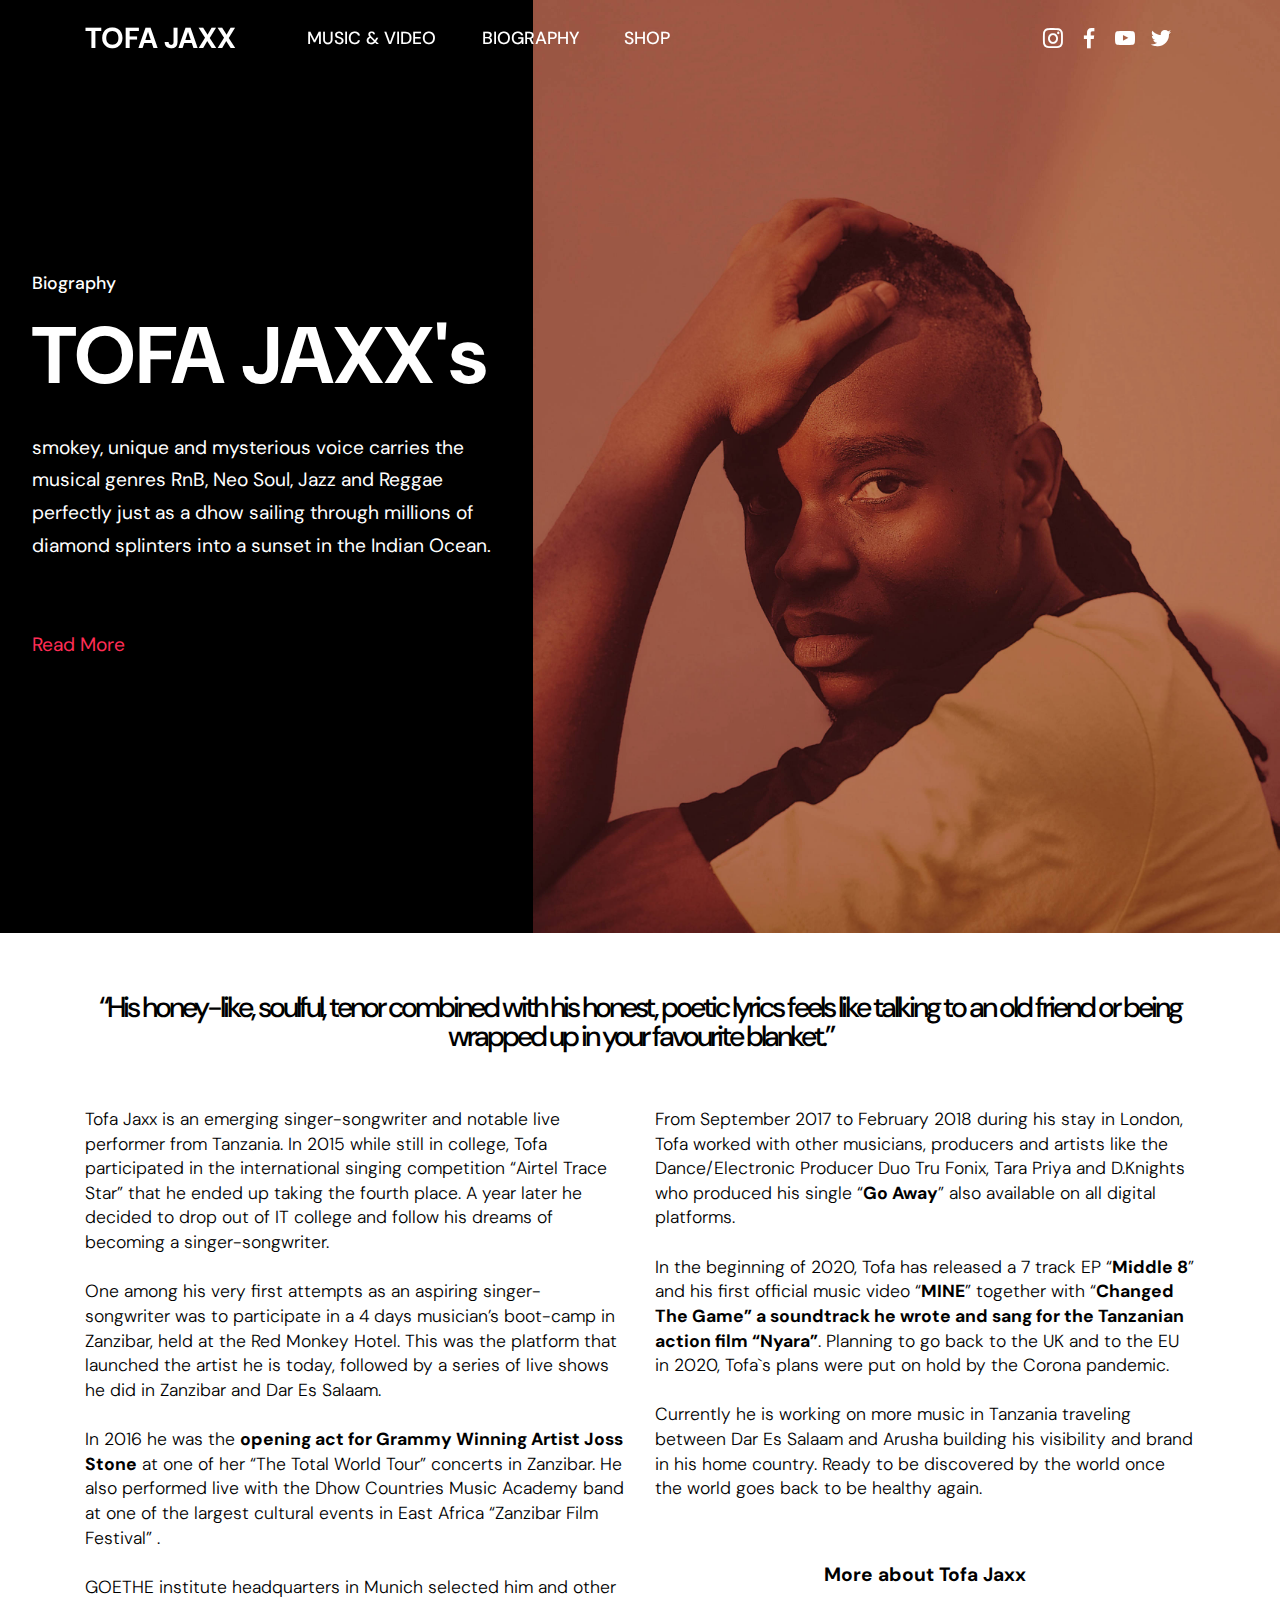
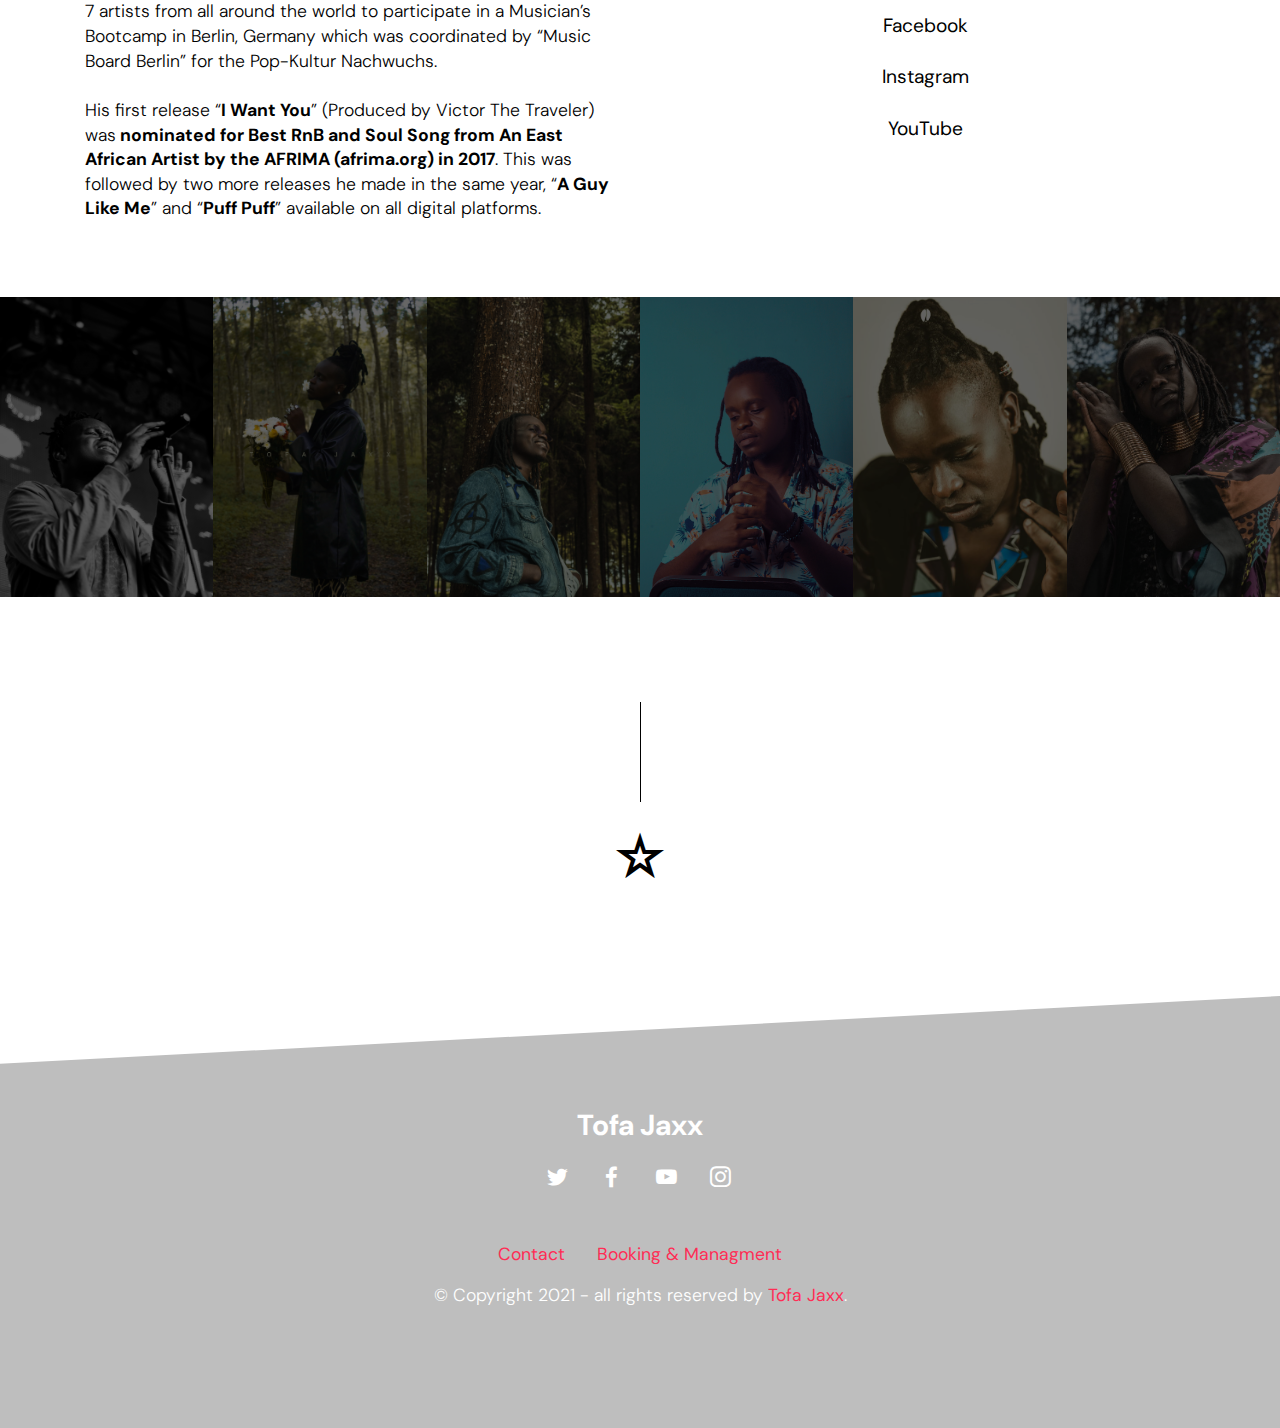
==== commit 07dc296f: "restart update" ====
--- a/bio.html
+++ b/bio.html
@@ -60,8 +60,7 @@
 
 
                     <li class="nav-item"><a class="nav-link link text-white text-primary display-4" href="bio.html">
-                            BIOGRAPHY</a></li><li class="nav-item"><a class="nav-link link text-white text-primary display-4" href="news.html">
-                            NEWS</a></li><li class="nav-item"><a class="nav-link link text-white text-primary display-4" href="shop.html">
+                            BIOGRAPHY</a></li><li class="nav-item"><a class="nav-link link text-white text-primary display-4" href="shop.html">
                             SHOP</a></li></ul>
                 <div class="icons-menu">
                     <a href="https://www.instagram.com/tofajaxx/?hl=en" target="_blank">
--- a/assets/mobirise/css/mbr-additional.css
+++ b/assets/mobirise/css/mbr-additional.css
@@ -622,7 +622,7 @@
   transition: color 0.6s;
 }
 .cid-rJ1R1FOBaA {
-  background-image: url("../../../assets/images/img-9345-2000x2500.jpg");
+  background-image: url("../../../assets/images/restart-tofa-jaxx-2000x2000.jpeg");
 }
 .cid-rJ1R1FOBaA h1 {
   background-color: transparent;
@@ -633,7 +633,7 @@
   margin-bottom: 15rem;
 }
 .cid-rJ1R1FOBaA h1 span {
-  background-image: url("../../../assets/images/img-9345-2000x2500.jpg");
+  background-image: url("../../../assets/images/restart-tofa-jaxx-2000x2000.jpg");
   background-size: 1920px 600px;
   background-position: center;
   -webkit-text-fill-color: transparent;
@@ -685,108 +685,57 @@
     margin-bottom: 8rem;
   }
 }
-.cid-squ9xjRSjc {
-  padding-top: 60px;
-  padding-bottom: 45px;
-  background-image: url("../../../assets/images/umenika-yt-thumb-1203x687.jpg");
-}
-.cid-squ9xjRSjc h3 {
-  width: fit-content;
-  display: inline-block;
-  position: relative;
-}
-.cid-squ9xjRSjc h3:before {
-  position: absolute;
-  content: '';
-  left: 50%;
-  top: -120px;
-  bottom: 0;
-  width: 1px;
-  height: 100px;
-  background: currentColor;
-}
-.cid-squ9xjRSjc .box {
-  background-image: url("../../../assets/images/umenika-yt-thumb-1203x687.jpg");
-  background-size: cover;
-  background-position: center;
-  height: 600px;
-  margin: auto;
-  display: flex;
-  align-items: center;
-  justify-content: center;
-}
-.cid-squ9xjRSjc .icon-wrap {
-  border-radius: 50%;
-  margin: auto;
-  display: flex;
-  justify-content: center;
-  align-items: center;
-  transition: all 0.3s;
-}
-.cid-squ9xjRSjc .icon-wrap:hover {
-  transform: scale(1.04);
-}
-.cid-squ9xjRSjc .icon-wrap span {
-  padding-left: 8px;
-}
-.cid-squ9xjRSjc .mbr-media span {
-  font-size: 4rem;
-  cursor: pointer;
-  position: relative;
-  display: inline-block;
-  opacity: 0.6;
-  transition: all 0.25s;
-  color: #000000 !important;
-}
-.cid-squ9xjRSjc .mbr-media span:hover {
-  opacity: 1;
-  color: #ff2d55 !important;
-}
-.cid-squ9xjRSjc .mbr-media span.mbri-play:before {
-  position: absolute;
-  left: 50%;
-  -webkit-transform: translateX(-35%);
-  -moz-transform: translateX(-35%);
-  -ms-transform: translateX(-35%);
-  -o-transform: translateX(-35%);
-  transform: translateX(-35%);
-}
-.cid-squ9xjRSjc .modalWindow {
-  position: fixed;
-  z-index: 5000;
-  left: 0;
-  top: 0;
-  background-color: rgba(61, 61, 61, 0.65);
-  width: 100%;
+.cid-sPFLsqYTl1 {
+  padding-top: 0px;
+  padding-bottom: 0px;
+  background-color: #ffffff;
+}
+@media (max-width: 767px) {
+  .cid-sPFLsqYTl1 .mbr-text {
+    text-align: center;
+  }
+}
+.cid-sPFLsqYTl1 .container-fluid {
+  padding: 0;
+}
+@media (min-width: 992px) {
+  .cid-sPFLsqYTl1 .media-content {
+    max-width: 650px;
+    padding: 5rem 2rem;
+    margin: auto;
+  }
+}
+.cid-sPFLsqYTl1 .media-content {
+  padding: 5rem 2rem;
+}
+.cid-sPFLsqYTl1 img {
   height: 100%;
-}
-.cid-squ9xjRSjc .modalWindow .modalWindow-container {
-  display: table-cell;
-  vertical-align: middle;
-}
-.cid-squ9xjRSjc .modalWindow .modalWindow-video {
-  height: calc(44.9943757vw);
-  width: 80vw;
-  margin: 0 auto;
-}
-.cid-squ9xjRSjc a.close {
-  position: absolute;
-  right: 4vw;
-  top: 4vh;
-  color: #ffffff;
-  z-index: 5000000;
-  font-size: 37px;
-  background: #000;
-  padding: 20px;
-  border-radius: 50%;
-}
-.cid-squ9xjRSjc a.close:hover {
-  color: #ffffff;
-}
-@media (max-width: 576px) {
-  .cid-squ9xjRSjc .box {
-    height: 250px;
-  }
+  object-fit: cover;
+}
+.cid-sPFLsqYTl1 .mbr-figure {
+  height: 100%;
+}
+.cid-sPFLsqYTl1 .col-lg-5,
+.cid-sPFLsqYTl1 .col-lg-7 {
+  padding: 0;
+}
+.cid-sPFLsqYTl1 .row {
+  margin: 0;
+}
+@media (max-width: 767px) {
+  .cid-sPFLsqYTl1 .media-content {
+    padding: 3rem 1rem;
+  }
+}
+.cid-sPFLsqYTl1 H1 {
+  color: #232323;
+}
+.cid-sPFLsqYTl1 H2 {
+  color: #232323;
+}
+.cid-sPFLsqYTl1 .mbr-text,
+.cid-sPFLsqYTl1 .mbr-section-btn {
+  color: #232323;
 }
 .cid-rJ1R3lCR9W {
   padding-top: 30px;
@@ -814,7 +763,7 @@
 .cid-rJ1R7lUBYR {
   padding-top: 150px;
   padding-bottom: 120px;
-  background-image: url("../../../assets/images/img-9345-2000x2500.jpg");
+  background-image: url("../../../assets/images/restart-tofa-jaxx-1-2000x2000.jpeg");
 }
 .cid-rJ1R7lUBYR .row-links {
   width: 100%;
@@ -1290,6 +1239,306 @@
     left: -1rem;
   }
 }
+.cid-sPFIKjvu5K.popup-builder {
+  background-color: #ffffff;
+}
+.cid-sPFIKjvu5K.popup-builder .modal {
+  position: relative;
+  display: block;
+  z-index: 1;
+}
+.cid-sPFIKjvu5K.popup-builder .modal-dialog {
+  margin-top: 60px;
+  margin-bottom: 60px;
+}
+.cid-sPFIKjvu5K .modal-content,
+.cid-sPFIKjvu5K .modal-dialog {
+  height: auto;
+}
+.cid-sPFIKjvu5K .form-wrapper .input-group-btn {
+  margin-right: auto;
+  margin-left: auto;
+}
+.cid-sPFIKjvu5K .form-wrapper .input-group-btn .btn {
+  margin: 0 !important;
+}
+@media (min-width: 769px) {
+  .cid-sPFIKjvu5K .form-wrapper .mbr-form .form-group,
+  .cid-sPFIKjvu5K .form-wrapper .mbr-form .input-group-btn {
+    padding: 0 .5rem;
+  }
+}
+.cid-sPFIKjvu5K .card-img {
+  width: 100%;
+  margin: auto;
+  border-radius: 0;
+}
+.cid-sPFIKjvu5K .mbr-figure img {
+  display: block;
+  width: 100%;
+  -ms-flex-item-align: center;
+  -ms-grid-row-align: center;
+  -webkit-align-self: center;
+  align-self: center;
+}
+.cid-sPFIKjvu5K .mbr-text {
+  text-align: center;
+  color: #ffffff;
+}
+.cid-sPFIKjvu5K .pt-0 {
+  padding-top: 0 !important;
+}
+.cid-sPFIKjvu5K .pb-0 {
+  padding-bottom: 0 !important;
+}
+.cid-sPFIKjvu5K .form-content {
+  -ms-flex-pack: center;
+  justify-content: center;
+  text-align: center;
+}
+.cid-sPFIKjvu5K .mbr-overlay {
+  bottom: 0;
+  left: 0;
+  position: absolute;
+  right: 0;
+  top: 0;
+  z-index: 0;
+  pointer-events: none;
+}
+.cid-sPFIKjvu5K .modal-open {
+  overflow: hidden;
+}
+.cid-sPFIKjvu5K .modal-open .modal {
+  overflow-x: hidden;
+  overflow-y: auto;
+}
+.cid-sPFIKjvu5K .modal {
+  position: fixed;
+  top: 0;
+  left: 0;
+  z-index: 1050;
+  display: none;
+  width: 100%;
+  height: 100%;
+  overflow: hidden;
+  outline: 0;
+}
+.cid-sPFIKjvu5K .modal-dialog {
+  position: relative;
+  width: auto;
+  margin: .5rem;
+  pointer-events: none;
+}
+.cid-sPFIKjvu5K .modal.fade .modal-dialog {
+  transition: transform 0.3s ease-out, -webkit-transform 0.3s ease-out;
+  -webkit-transform: translate(0, -50px);
+  transform: translate(0, -50px);
+}
+.cid-sPFIKjvu5K .modal.show .modal-dialog {
+  -webkit-transform: none;
+  transform: none;
+}
+.cid-sPFIKjvu5K .modal-dialog-centered {
+  display: flex;
+  -ms-flex-align: center;
+  align-items: center;
+  min-height: calc(100% - (.5rem * 2));
+}
+.cid-sPFIKjvu5K .modal-dialog-centered::before {
+  display: block;
+  height: calc(100vh - (.5rem * 2));
+  content: "";
+}
+.cid-sPFIKjvu5K .modal-content {
+  background: #5515e7;
+  position: relative;
+  display: flex;
+  -ms-flex-direction: column;
+  flex-direction: column;
+  width: 100%;
+  pointer-events: auto;
+  background-clip: padding-box;
+  border: none;
+  outline: 0;
+  -webkit-box-shadow: 0 10px 40px 0 rgba(0, 0, 0, 0.2);
+  box-shadow: 0 10px 40px 0 rgba(0, 0, 0, 0.2);
+}
+.cid-sPFIKjvu5K .margin-center-pos {
+  margin-top: auto;
+  margin-bottom: auto;
+}
+.cid-sPFIKjvu5K .modal-backdrop {
+  position: fixed;
+  top: 0;
+  left: 0;
+  z-index: 1040;
+  width: 100vw;
+  height: 100vh;
+  background-color: #000;
+}
+.cid-sPFIKjvu5K .modal-backdrop.fade {
+  opacity: 0;
+}
+.cid-sPFIKjvu5K .modal-backdrop.show {
+  opacity: .5;
+}
+.cid-sPFIKjvu5K .modal-header {
+  display: flex;
+  -ms-flex-align: start;
+  align-items: flex-start;
+  -ms-flex-pack: justify;
+  justify-content: space-between;
+  border-bottom: none;
+}
+@media (min-width: 992px) {
+  .cid-sPFIKjvu5K .modal-header {
+    padding: 2rem 2rem 1rem;
+  }
+}
+@media (max-width: 991px) {
+  .cid-sPFIKjvu5K .modal-header {
+    padding: 1rem;
+  }
+}
+.cid-sPFIKjvu5K .modal-header .close {
+  position: absolute;
+  top: 1rem;
+  right: 1rem;
+  margin: -1rem -1rem -1rem auto;
+  padding: 1rem;
+  opacity: .75;
+}
+.cid-sPFIKjvu5K .modal-header .close svg {
+  fill: #353535;
+}
+.cid-sPFIKjvu5K .modal-header .close:hover {
+  opacity: 1;
+}
+.cid-sPFIKjvu5K .modal-header .close:focus {
+  outline: none;
+}
+.cid-sPFIKjvu5K .modal-title {
+  line-height: 1.5;
+  width: 100%;
+  margin: 0;
+  text-align: center;
+  color: #ff2d55;
+}
+.cid-sPFIKjvu5K .modal-body {
+  position: relative;
+  -ms-flex: 1 1 auto;
+  flex: 1 1 auto;
+}
+@media (min-width: 992px) {
+  .cid-sPFIKjvu5K .modal-body {
+    padding: 1rem 2rem 2rem;
+  }
+}
+@media (max-width: 991px) {
+  .cid-sPFIKjvu5K .modal-body {
+    padding: 1rem;
+  }
+}
+.cid-sPFIKjvu5K .modal-footer {
+  display: flex;
+  -ms-flex-align: center;
+  align-items: center;
+  -ms-flex-pack: center;
+  justify-content: center;
+  border-top: none;
+  text-align: center;
+}
+@media (min-width: 992px) {
+  .cid-sPFIKjvu5K .modal-footer {
+    padding: 0rem 2rem 2rem;
+  }
+}
+@media (max-width: 991px) {
+  .cid-sPFIKjvu5K .modal-footer {
+    padding: 1rem;
+  }
+}
+.cid-sPFIKjvu5K .modal-scrollbar-measure {
+  position: absolute;
+  top: -9999px;
+  width: 50px;
+  height: 50px;
+  overflow: scroll;
+}
+@media (min-width: 576px) {
+  .cid-sPFIKjvu5K .modal-dialog {
+    max-width: 500px;
+    margin: 1.75rem auto;
+  }
+  .cid-sPFIKjvu5K .modal-dialog-centered {
+    min-height: calc(100% - (1.75rem * 2));
+  }
+  .cid-sPFIKjvu5K .modal-dialog-centered::before {
+    height: calc(100vh - (1.75rem * 2));
+  }
+  .cid-sPFIKjvu5K .modal-sm {
+    max-width: 300px;
+  }
+}
+@media (min-width: 992px) {
+  .cid-sPFIKjvu5K .modal-lg,
+  .cid-sPFIKjvu5K .modal-xl {
+    max-width: 800px;
+  }
+}
+@media (min-width: 1200px) {
+  .cid-sPFIKjvu5K .modal-xl {
+    max-width: 1140px;
+  }
+}
+.cid-sPFIKjvu5K .row {
+  display: flex;
+  -ms-flex-wrap: wrap;
+  flex-wrap: wrap;
+  margin-right: -15px;
+  margin-left: -15px;
+}
+.cid-sPFIKjvu5K .col-md-4 {
+  position: relative;
+  width: 100%;
+  padding-right: 15px;
+  padding-left: 15px;
+  -ms-flex: 0 0 33.333333%;
+  flex: 0 0 33.333333%;
+  max-width: 33.333333%;
+}
+.cid-sPFIKjvu5K .form-group {
+  margin-bottom: 1rem;
+}
+.cid-sPFIKjvu5K .form-control {
+  display: block;
+  width: 100%;
+  font-size: 1rem;
+  font-weight: 400;
+  line-height: 1.5;
+}
+.cid-sPFIKjvu5K .col {
+  -ms-flex-preferred-size: 0;
+  flex-basis: 0;
+  -ms-flex-positive: 1;
+  flex-grow: 1;
+  max-width: 100%;
+}
+.cid-sPFIKjvu5K .col-md-auto {
+  position: relative;
+  padding-right: 15px;
+  padding-left: 15px;
+  -ms-flex: 0 0 auto;
+  flex: 0 0 auto;
+  width: auto;
+  max-width: 100%;
+}
+.cid-sPFIKjvu5K .mbr-section-btn {
+  margin: 0;
+}
+.cid-sPFIKjvu5K .mbr-section-btn .btn {
+  margin: 0;
+}
 .cid-sqqhfdrcJX {
   padding-top: 0px;
   padding-bottom: 0px;
@@ -1951,6 +2200,164 @@
 }
 .cid-sHi4OZQfLu g rect {
   fill: #ffffff;
+}
+.cid-sPGvLFaVHV {
+  padding-top: 60px;
+  padding-bottom: 0px;
+  background-color: #ffffff;
+}
+.cid-sPGvLFaVHV .card-box {
+  z-index: 10;
+  position: absolute;
+  padding: 1rem;
+}
+.cid-sPGvLFaVHV .container-fluid {
+  padding: 0;
+}
+.cid-sPGvLFaVHV h5 {
+  margin: 0;
+}
+.cid-sPGvLFaVHV h3 {
+  width: fit-content;
+  display: inline-block;
+  position: relative;
+}
+.cid-sPGvLFaVHV h3:before {
+  position: absolute;
+  content: '';
+  left: 50%;
+  top: -120px;
+  bottom: 0;
+  width: 1px;
+  height: 100px;
+  background: currentColor;
+}
+.cid-sPGvLFaVHV .card {
+  margin: auto;
+  height: 350px;
+  perspective: 800px;
+  cursor: pointer;
+}
+.cid-sPGvLFaVHV .card:hover {
+  z-index: 99;
+}
+.cid-sPGvLFaVHV .card-wrapper {
+  background-position: center;
+  background-size: cover;
+  transition: all 0.3s;
+  display: flex;
+  justify-content: center;
+  align-items: flex-end;
+  transform-origin: top;
+  position: relative;
+  overflow: hidden;
+}
+.cid-sPGvLFaVHV .card-wrapper:hover {
+  transform: rotateX(20deg);
+}
+.cid-sPGvLFaVHV .card-wrapper:hover:before {
+  transform: translateY(-10%);
+  opacity: 1;
+}
+.cid-sPGvLFaVHV .card-wrapper:before {
+  content: "";
+  height: 100%;
+  width: 100%;
+  background: linear-gradient(190deg, rgba(255, 255, 255, 0.4) 0%, rgba(255, 255, 255, 0) 90%);
+  clip-path: polygon(0 0, 100% 0, 100% 25%, 0 75%);
+  opacity: 0;
+  position: absolute;
+  transition: all 0.3s;
+  transform: translateY(-100%);
+}
+.cid-sPGvLFaVHV .card-wrapper a {
+  height: 100%;
+}
+.cid-sPGvLFaVHV .card-wrapper img {
+  height: 100%;
+  width: 100%;
+  object-fit: cover;
+  pointer-events: all;
+}
+.cid-sPGvLFaVHV h4 {
+  font-weight: 500;
+  margin-bottom: 0;
+}
+.cid-sPGvLFaVHV .btn {
+  margin: 0 !important;
+  padding: 1rem 2rem;
+}
+@media (max-width: 767px) {
+  .cid-sPGvLFaVHV .card-box {
+    text-align: center;
+  }
+}
+.cid-sPGvLFaVHV .mbr-text {
+  color: #cccccc;
+}
+.cid-sPGvLFaVHV .card-date {
+  color: #cccccc;
+}
+.cid-sPGvLFaVHV .card-wrapper {
+  width: 370px;
+  height: 370px;
+  flex: none;
+}
+@media (max-width: 1200px) {
+  .cid-sPGvLFaVHV .card-wrapper {
+    max-width: 313px;
+    max-height: 313px;
+  }
+}
+@media (max-width: 992px) {
+  .cid-sPGvLFaVHV .card-wrapper {
+    max-width: 350px;
+    max-height: 350px;
+  }
+}
+@media (max-width: 768px) {
+  .cid-sPGvLFaVHV .card-wrapper {
+    max-width: 540px;
+    max-height: 540px;
+  }
+}
+@media (max-width: 576px) {
+  .cid-sPGvLFaVHV .card-wrapper {
+    max-width: 237px;
+    max-height: 237px;
+  }
+}
+.cid-sPGvLFaVHV .card {
+  height: 370px;
+  margin-bottom: 20px;
+  align-items: center;
+}
+@media (max-width: 1200px) {
+  .cid-sPGvLFaVHV .card {
+    max-height: 313px;
+  }
+}
+@media (max-width: 992px) {
+  .cid-sPGvLFaVHV .card {
+    max-height: 350px;
+  }
+}
+@media (max-width: 768px) {
+  .cid-sPGvLFaVHV .card {
+    max-height: 540px;
+  }
+}
+@media (max-width: 576px) {
+  .cid-sPGvLFaVHV .card {
+    max-height: 237px;
+  }
+}
+.cid-sPGvLFaVHV H1 {
+  color: #232323;
+}
+.cid-sPGvLFaVHV .mbr-section-subtitle,
+.cid-sPGvLFaVHV .title-align {
+  color: #232323;
 }
 .cid-su4uiBwgDY {
   padding-top: 45px;
@@ -3901,6 +4308,84 @@
 .cid-surUbsGeGi g rect {
   fill: #ffffff;
 }
+.cid-sPGrLwd7Jx {
+  padding-top: 15px;
+  padding-bottom: 15px;
+  background-color: #ffffff;
+}
+.cid-sPGrLwd7Jx .container {
+  max-width: 1500px;
+}
+.cid-sPGrLwd7Jx img {
+  width: 100%;
+}
+.cid-sPGrLwd7Jx h2 {
+  padding: 0;
+  margin: 0;
+}
+.cid-sPGrLwd7Jx .text-wrap {
+  max-width: 500px;
+  margin: auto;
+}
+.cid-sPGrLwd7Jx .number {
+  border-top: 2px solid currentColor;
+  padding-top: 0.4rem;
+  margin-bottom: 0;
+  margin-top: 0.5rem;
+  width: fit-content;
+}
+.cid-sPGrLwd7Jx .img-col {
+  position: relative;
+}
+.cid-sPGrLwd7Jx .img2 {
+  position: absolute;
+  right: -6rem;
+  top: 4rem;
+  width: 280px;
+}
+@media (max-width: 1200px) {
+  .cid-sPGrLwd7Jx .img2 {
+    right: 1rem;
+  }
+}
+@media (max-width: 992px) {
+  .cid-sPGrLwd7Jx .img-col {
+    margin-top: 3rem;
+  }
+  .cid-sPGrLwd7Jx .text-wrap {
+    max-width: 550px;
+  }
+}
+@media (max-width: 767px) {
+  .cid-sPGrLwd7Jx .img2 {
+    width: 50%;
+    top: 2rem;
+  }
+  .cid-sPGrLwd7Jx .number {
+    margin: auto;
+  }
+}
+.cid-sPGtUGFR5w {
+  padding-top: 3rem;
+  padding-bottom: 3rem;
+  background-color: #000000;
+}
+.cid-sPGtUGFR5w .mbr-text,
+.cid-sPGtUGFR5w .mbr-section-btn {
+  color: #1d2c35;
+}
+.cid-sPGtUGFR5w .card-title,
+.cid-sPGtUGFR5w .card-box {
+  color: #ff2d55;
+}
+.cid-sPGtUGFR5w .mbr-text,
+.cid-sPGtUGFR5w .link-wrap {
+  color: #1d2c35;
+}
+.cid-sPGtUGFR5w .card-box .mbr-text,
+.cid-sPGtUGFR5w .mbr-section-btn {
+  color: #ffffff;
+}
 .cid-surxoqfQht {
   padding-top: 60px;
   padding-bottom: 15px;
@@ -4902,6 +5387,304 @@
   width: auto;
   max-width: 100%;
 }
+.cid-sPFNxyTa92.popup-builder {
+  background-color: #ffffff;
+}
+.cid-sPFNxyTa92.popup-builder .modal {
+  position: relative;
+  display: block;
+  z-index: 1;
+}
+.cid-sPFNxyTa92.popup-builder .modal-dialog {
+  margin-top: 60px;
+  margin-bottom: 60px;
+}
+.cid-sPFNxyTa92 .modal-content,
+.cid-sPFNxyTa92 .modal-dialog {
+  height: auto;
+}
+.cid-sPFNxyTa92 .form-wrapper .input-group-btn {
+  margin-right: auto;
+  margin-left: auto;
+}
+.cid-sPFNxyTa92 .form-wrapper .input-group-btn .btn {
+  margin: 0 !important;
+}
+@media (min-width: 769px) {
+  .cid-sPFNxyTa92 .form-wrapper .mbr-form .form-group,
+  .cid-sPFNxyTa92 .form-wrapper .mbr-form .input-group-btn {
+    padding: 0 .5rem;
+  }
+}
+.cid-sPFNxyTa92 .card-img {
+  width: 100%;
+  margin: auto;
+  border-radius: 0;
+}
+.cid-sPFNxyTa92 .mbr-figure img {
+  display: block;
+  width: 100%;
+  -ms-flex-item-align: center;
+  -ms-grid-row-align: center;
+  -webkit-align-self: center;
+  align-self: center;
+}
+.cid-sPFNxyTa92 .mbr-text {
+  text-align: center;
+}
+.cid-sPFNxyTa92 .pt-0 {
+  padding-top: 0 !important;
+}
+.cid-sPFNxyTa92 .pb-0 {
+  padding-bottom: 0 !important;
+}
+.cid-sPFNxyTa92 .form-content {
+  -ms-flex-pack: center;
+  justify-content: center;
+  text-align: center;
+}
+.cid-sPFNxyTa92 .mbr-overlay {
+  bottom: 0;
+  left: 0;
+  position: absolute;
+  right: 0;
+  top: 0;
+  z-index: 0;
+  pointer-events: none;
+}
+.cid-sPFNxyTa92 .modal-open {
+  overflow: hidden;
+}
+.cid-sPFNxyTa92 .modal-open .modal {
+  overflow-x: hidden;
+  overflow-y: auto;
+}
+.cid-sPFNxyTa92 .modal {
+  position: fixed;
+  top: 0;
+  left: 0;
+  z-index: 1050;
+  display: none;
+  width: 100%;
+  height: 100%;
+  overflow: hidden;
+  outline: 0;
+}
+.cid-sPFNxyTa92 .modal-dialog {
+  position: relative;
+  width: auto;
+  margin: .5rem;
+  pointer-events: none;
+}
+.cid-sPFNxyTa92 .modal.fade .modal-dialog {
+  transition: transform 0.3s ease-out, -webkit-transform 0.3s ease-out;
+  -webkit-transform: translate(0, -50px);
+  transform: translate(0, -50px);
+}
+.cid-sPFNxyTa92 .modal.show .modal-dialog {
+  -webkit-transform: none;
+  transform: none;
+}
+.cid-sPFNxyTa92 .modal-dialog-centered {
+  display: flex;
+  -ms-flex-align: center;
+  align-items: center;
+  min-height: calc(100% - (.5rem * 2));
+}
+.cid-sPFNxyTa92 .modal-dialog-centered::before {
+  display: block;
+  height: calc(100vh - (.5rem * 2));
+  content: "";
+}
+.cid-sPFNxyTa92 .modal-content {
+  background: #ffffff;
+  position: relative;
+  display: flex;
+  -ms-flex-direction: column;
+  flex-direction: column;
+  width: 100%;
+  pointer-events: auto;
+  background-clip: padding-box;
+  border: none;
+  outline: 0;
+  -webkit-box-shadow: 0 10px 40px 0 rgba(0, 0, 0, 0.2);
+  box-shadow: 0 10px 40px 0 rgba(0, 0, 0, 0.2);
+}
+.cid-sPFNxyTa92 .margin-center-pos {
+  margin-top: auto;
+  margin-bottom: auto;
+}
+.cid-sPFNxyTa92 .modal-backdrop {
+  position: fixed;
+  top: 0;
+  left: 0;
+  z-index: 1040;
+  width: 100vw;
+  height: 100vh;
+  background-color: #000;
+}
+.cid-sPFNxyTa92 .modal-backdrop.fade {
+  opacity: 0;
+}
+.cid-sPFNxyTa92 .modal-backdrop.show {
+  opacity: .5;
+}
+.cid-sPFNxyTa92 .modal-header {
+  display: flex;
+  -ms-flex-align: start;
+  align-items: flex-start;
+  -ms-flex-pack: justify;
+  justify-content: space-between;
+  border-bottom: none;
+}
+@media (min-width: 992px) {
+  .cid-sPFNxyTa92 .modal-header {
+    padding: 2rem 2rem 1rem;
+  }
+}
+@media (max-width: 991px) {
+  .cid-sPFNxyTa92 .modal-header {
+    padding: 1rem;
+  }
+}
+.cid-sPFNxyTa92 .modal-header .close {
+  position: absolute;
+  top: 1rem;
+  right: 1rem;
+  margin: -1rem -1rem -1rem auto;
+  padding: 1rem;
+  opacity: .75;
+}
+.cid-sPFNxyTa92 .modal-header .close svg {
+  fill: #353535;
+}
+.cid-sPFNxyTa92 .modal-header .close:hover {
+  opacity: 1;
+}
+.cid-sPFNxyTa92 .modal-header .close:focus {
+  outline: none;
+}
+.cid-sPFNxyTa92 .modal-title {
+  line-height: 1.5;
+  width: 100%;
+  margin: 0;
+  text-align: center;
+}
+.cid-sPFNxyTa92 .modal-body {
+  position: relative;
+  -ms-flex: 1 1 auto;
+  flex: 1 1 auto;
+}
+@media (min-width: 992px) {
+  .cid-sPFNxyTa92 .modal-body {
+    padding: 1rem 2rem 2rem;
+  }
+}
+@media (max-width: 991px) {
+  .cid-sPFNxyTa92 .modal-body {
+    padding: 1rem;
+  }
+}
+.cid-sPFNxyTa92 .modal-footer {
+  display: flex;
+  -ms-flex-align: center;
+  align-items: center;
+  -ms-flex-pack: center;
+  justify-content: center;
+  border-top: none;
+  text-align: center;
+}
+@media (min-width: 992px) {
+  .cid-sPFNxyTa92 .modal-footer {
+    padding: 0rem 2rem 2rem;
+  }
+}
+@media (max-width: 991px) {
+  .cid-sPFNxyTa92 .modal-footer {
+    padding: 1rem;
+  }
+}
+.cid-sPFNxyTa92 .modal-scrollbar-measure {
+  position: absolute;
+  top: -9999px;
+  width: 50px;
+  height: 50px;
+  overflow: scroll;
+}
+@media (min-width: 576px) {
+  .cid-sPFNxyTa92 .modal-dialog {
+    max-width: 500px;
+    margin: 1.75rem auto;
+  }
+  .cid-sPFNxyTa92 .modal-dialog-centered {
+    min-height: calc(100% - (1.75rem * 2));
+  }
+  .cid-sPFNxyTa92 .modal-dialog-centered::before {
+    height: calc(100vh - (1.75rem * 2));
+  }
+  .cid-sPFNxyTa92 .modal-sm {
+    max-width: 300px;
+  }
+}
+@media (min-width: 992px) {
+  .cid-sPFNxyTa92 .modal-lg,
+  .cid-sPFNxyTa92 .modal-xl {
+    max-width: 800px;
+  }
+}
+@media (min-width: 1200px) {
+  .cid-sPFNxyTa92 .modal-xl {
+    max-width: 1140px;
+  }
+}
+.cid-sPFNxyTa92 .row {
+  display: flex;
+  -ms-flex-wrap: wrap;
+  flex-wrap: wrap;
+  margin-right: -15px;
+  margin-left: -15px;
+}
+.cid-sPFNxyTa92 .col-md-4 {
+  position: relative;
+  width: 100%;
+  padding-right: 15px;
+  padding-left: 15px;
+  -ms-flex: 0 0 33.333333%;
+  flex: 0 0 33.333333%;
+  max-width: 33.333333%;
+}
+.cid-sPFNxyTa92 .form-group {
+  margin-bottom: 1rem;
+}
+.cid-sPFNxyTa92 .form-control {
+  display: block;
+  width: 100%;
+  font-size: 1rem;
+  font-weight: 400;
+  line-height: 1.5;
+}
+.cid-sPFNxyTa92 .col {
+  -ms-flex-preferred-size: 0;
+  flex-basis: 0;
+  -ms-flex-positive: 1;
+  flex-grow: 1;
+  max-width: 100%;
+}
+.cid-sPFNxyTa92 .col-md-auto {
+  position: relative;
+  padding-right: 15px;
+  padding-left: 15px;
+  -ms-flex: 0 0 auto;
+  flex: 0 0 auto;
+  width: auto;
+  max-width: 100%;
+}
+.cid-sPFNxyTa92 .mbr-section-btn {
+  margin: 0;
+}
+.cid-sPFNxyTa92 .mbr-section-btn .btn {
+  margin: 0;
+}
 .cid-sv6qvBdpPu {
   padding-top: 180px;
   padding-bottom: 105px;
--- a/assets/mobirise/css/mbr-additional.css
+++ b/assets/mobirise/css/mbr-additional.css
@@ -622,7 +622,7 @@
   transition: color 0.6s;
 }
 .cid-rJ1R1FOBaA {
-  background-image: url("../../../assets/images/img-9345-2000x2500.jpg");
+  background-image: url("../../../assets/images/restart-tofa-jaxx-2000x2000.jpeg");
 }
 .cid-rJ1R1FOBaA h1 {
   background-color: transparent;
@@ -633,7 +633,7 @@
   margin-bottom: 15rem;
 }
 .cid-rJ1R1FOBaA h1 span {
-  background-image: url("../../../assets/images/img-9345-2000x2500.jpg");
+  background-image: url("../../../assets/images/restart-tofa-jaxx-2000x2000.jpg");
   background-size: 1920px 600px;
   background-position: center;
   -webkit-text-fill-color: transparent;
@@ -685,108 +685,57 @@
     margin-bottom: 8rem;
   }
 }
-.cid-squ9xjRSjc {
-  padding-top: 60px;
-  padding-bottom: 45px;
-  background-image: url("../../../assets/images/umenika-yt-thumb-1203x687.jpg");
-}
-.cid-squ9xjRSjc h3 {
-  width: fit-content;
-  display: inline-block;
-  position: relative;
-}
-.cid-squ9xjRSjc h3:before {
-  position: absolute;
-  content: '';
-  left: 50%;
-  top: -120px;
-  bottom: 0;
-  width: 1px;
-  height: 100px;
-  background: currentColor;
-}
-.cid-squ9xjRSjc .box {
-  background-image: url("../../../assets/images/umenika-yt-thumb-1203x687.jpg");
-  background-size: cover;
-  background-position: center;
-  height: 600px;
-  margin: auto;
-  display: flex;
-  align-items: center;
-  justify-content: center;
-}
-.cid-squ9xjRSjc .icon-wrap {
-  border-radius: 50%;
-  margin: auto;
-  display: flex;
-  justify-content: center;
-  align-items: center;
-  transition: all 0.3s;
-}
-.cid-squ9xjRSjc .icon-wrap:hover {
-  transform: scale(1.04);
-}
-.cid-squ9xjRSjc .icon-wrap span {
-  padding-left: 8px;
-}
-.cid-squ9xjRSjc .mbr-media span {
-  font-size: 4rem;
-  cursor: pointer;
-  position: relative;
-  display: inline-block;
-  opacity: 0.6;
-  transition: all 0.25s;
-  color: #000000 !important;
-}
-.cid-squ9xjRSjc .mbr-media span:hover {
-  opacity: 1;
-  color: #ff2d55 !important;
-}
-.cid-squ9xjRSjc .mbr-media span.mbri-play:before {
-  position: absolute;
-  left: 50%;
-  -webkit-transform: translateX(-35%);
-  -moz-transform: translateX(-35%);
-  -ms-transform: translateX(-35%);
-  -o-transform: translateX(-35%);
-  transform: translateX(-35%);
-}
-.cid-squ9xjRSjc .modalWindow {
-  position: fixed;
-  z-index: 5000;
-  left: 0;
-  top: 0;
-  background-color: rgba(61, 61, 61, 0.65);
-  width: 100%;
+.cid-sPFLsqYTl1 {
+  padding-top: 0px;
+  padding-bottom: 0px;
+  background-color: #ffffff;
+}
+@media (max-width: 767px) {
+  .cid-sPFLsqYTl1 .mbr-text {
+    text-align: center;
+  }
+}
+.cid-sPFLsqYTl1 .container-fluid {
+  padding: 0;
+}
+@media (min-width: 992px) {
+  .cid-sPFLsqYTl1 .media-content {
+    max-width: 650px;
+    padding: 5rem 2rem;
+    margin: auto;
+  }
+}
+.cid-sPFLsqYTl1 .media-content {
+  padding: 5rem 2rem;
+}
+.cid-sPFLsqYTl1 img {
   height: 100%;
-}
-.cid-squ9xjRSjc .modalWindow .modalWindow-container {
-  display: table-cell;
-  vertical-align: middle;
-}
-.cid-squ9xjRSjc .modalWindow .modalWindow-video {
-  height: calc(44.9943757vw);
-  width: 80vw;
-  margin: 0 auto;
-}
-.cid-squ9xjRSjc a.close {
-  position: absolute;
-  right: 4vw;
-  top: 4vh;
-  color: #ffffff;
-  z-index: 5000000;
-  font-size: 37px;
-  background: #000;
-  padding: 20px;
-  border-radius: 50%;
-}
-.cid-squ9xjRSjc a.close:hover {
-  color: #ffffff;
-}
-@media (max-width: 576px) {
-  .cid-squ9xjRSjc .box {
-    height: 250px;
-  }
+  object-fit: cover;
+}
+.cid-sPFLsqYTl1 .mbr-figure {
+  height: 100%;
+}
+.cid-sPFLsqYTl1 .col-lg-5,
+.cid-sPFLsqYTl1 .col-lg-7 {
+  padding: 0;
+}
+.cid-sPFLsqYTl1 .row {
+  margin: 0;
+}
+@media (max-width: 767px) {
+  .cid-sPFLsqYTl1 .media-content {
+    padding: 3rem 1rem;
+  }
+}
+.cid-sPFLsqYTl1 H1 {
+  color: #232323;
+}
+.cid-sPFLsqYTl1 H2 {
+  color: #232323;
+}
+.cid-sPFLsqYTl1 .mbr-text,
+.cid-sPFLsqYTl1 .mbr-section-btn {
+  color: #232323;
 }
 .cid-rJ1R3lCR9W {
   padding-top: 30px;
@@ -814,7 +763,7 @@
 .cid-rJ1R7lUBYR {
   padding-top: 150px;
   padding-bottom: 120px;
-  background-image: url("../../../assets/images/img-9345-2000x2500.jpg");
+  background-image: url("../../../assets/images/restart-tofa-jaxx-1-2000x2000.jpeg");
 }
 .cid-rJ1R7lUBYR .row-links {
   width: 100%;
@@ -1290,6 +1239,306 @@
     left: -1rem;
   }
 }
+.cid-sPFIKjvu5K.popup-builder {
+  background-color: #ffffff;
+}
+.cid-sPFIKjvu5K.popup-builder .modal {
+  position: relative;
+  display: block;
+  z-index: 1;
+}
+.cid-sPFIKjvu5K.popup-builder .modal-dialog {
+  margin-top: 60px;
+  margin-bottom: 60px;
+}
+.cid-sPFIKjvu5K .modal-content,
+.cid-sPFIKjvu5K .modal-dialog {
+  height: auto;
+}
+.cid-sPFIKjvu5K .form-wrapper .input-group-btn {
+  margin-right: auto;
+  margin-left: auto;
+}
+.cid-sPFIKjvu5K .form-wrapper .input-group-btn .btn {
+  margin: 0 !important;
+}
+@media (min-width: 769px) {
+  .cid-sPFIKjvu5K .form-wrapper .mbr-form .form-group,
+  .cid-sPFIKjvu5K .form-wrapper .mbr-form .input-group-btn {
+    padding: 0 .5rem;
+  }
+}
+.cid-sPFIKjvu5K .card-img {
+  width: 100%;
+  margin: auto;
+  border-radius: 0;
+}
+.cid-sPFIKjvu5K .mbr-figure img {
+  display: block;
+  width: 100%;
+  -ms-flex-item-align: center;
+  -ms-grid-row-align: center;
+  -webkit-align-self: center;
+  align-self: center;
+}
+.cid-sPFIKjvu5K .mbr-text {
+  text-align: center;
+  color: #ffffff;
+}
+.cid-sPFIKjvu5K .pt-0 {
+  padding-top: 0 !important;
+}
+.cid-sPFIKjvu5K .pb-0 {
+  padding-bottom: 0 !important;
+}
+.cid-sPFIKjvu5K .form-content {
+  -ms-flex-pack: center;
+  justify-content: center;
+  text-align: center;
+}
+.cid-sPFIKjvu5K .mbr-overlay {
+  bottom: 0;
+  left: 0;
+  position: absolute;
+  right: 0;
+  top: 0;
+  z-index: 0;
+  pointer-events: none;
+}
+.cid-sPFIKjvu5K .modal-open {
+  overflow: hidden;
+}
+.cid-sPFIKjvu5K .modal-open .modal {
+  overflow-x: hidden;
+  overflow-y: auto;
+}
+.cid-sPFIKjvu5K .modal {
+  position: fixed;
+  top: 0;
+  left: 0;
+  z-index: 1050;
+  display: none;
+  width: 100%;
+  height: 100%;
+  overflow: hidden;
+  outline: 0;
+}
+.cid-sPFIKjvu5K .modal-dialog {
+  position: relative;
+  width: auto;
+  margin: .5rem;
+  pointer-events: none;
+}
+.cid-sPFIKjvu5K .modal.fade .modal-dialog {
+  transition: transform 0.3s ease-out, -webkit-transform 0.3s ease-out;
+  -webkit-transform: translate(0, -50px);
+  transform: translate(0, -50px);
+}
+.cid-sPFIKjvu5K .modal.show .modal-dialog {
+  -webkit-transform: none;
+  transform: none;
+}
+.cid-sPFIKjvu5K .modal-dialog-centered {
+  display: flex;
+  -ms-flex-align: center;
+  align-items: center;
+  min-height: calc(100% - (.5rem * 2));
+}
+.cid-sPFIKjvu5K .modal-dialog-centered::before {
+  display: block;
+  height: calc(100vh - (.5rem * 2));
+  content: "";
+}
+.cid-sPFIKjvu5K .modal-content {
+  background: #5515e7;
+  position: relative;
+  display: flex;
+  -ms-flex-direction: column;
+  flex-direction: column;
+  width: 100%;
+  pointer-events: auto;
+  background-clip: padding-box;
+  border: none;
+  outline: 0;
+  -webkit-box-shadow: 0 10px 40px 0 rgba(0, 0, 0, 0.2);
+  box-shadow: 0 10px 40px 0 rgba(0, 0, 0, 0.2);
+}
+.cid-sPFIKjvu5K .margin-center-pos {
+  margin-top: auto;
+  margin-bottom: auto;
+}
+.cid-sPFIKjvu5K .modal-backdrop {
+  position: fixed;
+  top: 0;
+  left: 0;
+  z-index: 1040;
+  width: 100vw;
+  height: 100vh;
+  background-color: #000;
+}
+.cid-sPFIKjvu5K .modal-backdrop.fade {
+  opacity: 0;
+}
+.cid-sPFIKjvu5K .modal-backdrop.show {
+  opacity: .5;
+}
+.cid-sPFIKjvu5K .modal-header {
+  display: flex;
+  -ms-flex-align: start;
+  align-items: flex-start;
+  -ms-flex-pack: justify;
+  justify-content: space-between;
+  border-bottom: none;
+}
+@media (min-width: 992px) {
+  .cid-sPFIKjvu5K .modal-header {
+    padding: 2rem 2rem 1rem;
+  }
+}
+@media (max-width: 991px) {
+  .cid-sPFIKjvu5K .modal-header {
+    padding: 1rem;
+  }
+}
+.cid-sPFIKjvu5K .modal-header .close {
+  position: absolute;
+  top: 1rem;
+  right: 1rem;
+  margin: -1rem -1rem -1rem auto;
+  padding: 1rem;
+  opacity: .75;
+}
+.cid-sPFIKjvu5K .modal-header .close svg {
+  fill: #353535;
+}
+.cid-sPFIKjvu5K .modal-header .close:hover {
+  opacity: 1;
+}
+.cid-sPFIKjvu5K .modal-header .close:focus {
+  outline: none;
+}
+.cid-sPFIKjvu5K .modal-title {
+  line-height: 1.5;
+  width: 100%;
+  margin: 0;
+  text-align: center;
+  color: #ff2d55;
+}
+.cid-sPFIKjvu5K .modal-body {
+  position: relative;
+  -ms-flex: 1 1 auto;
+  flex: 1 1 auto;
+}
+@media (min-width: 992px) {
+  .cid-sPFIKjvu5K .modal-body {
+    padding: 1rem 2rem 2rem;
+  }
+}
+@media (max-width: 991px) {
+  .cid-sPFIKjvu5K .modal-body {
+    padding: 1rem;
+  }
+}
+.cid-sPFIKjvu5K .modal-footer {
+  display: flex;
+  -ms-flex-align: center;
+  align-items: center;
+  -ms-flex-pack: center;
+  justify-content: center;
+  border-top: none;
+  text-align: center;
+}
+@media (min-width: 992px) {
+  .cid-sPFIKjvu5K .modal-footer {
+    padding: 0rem 2rem 2rem;
+  }
+}
+@media (max-width: 991px) {
+  .cid-sPFIKjvu5K .modal-footer {
+    padding: 1rem;
+  }
+}
+.cid-sPFIKjvu5K .modal-scrollbar-measure {
+  position: absolute;
+  top: -9999px;
+  width: 50px;
+  height: 50px;
+  overflow: scroll;
+}
+@media (min-width: 576px) {
+  .cid-sPFIKjvu5K .modal-dialog {
+    max-width: 500px;
+    margin: 1.75rem auto;
+  }
+  .cid-sPFIKjvu5K .modal-dialog-centered {
+    min-height: calc(100% - (1.75rem * 2));
+  }
+  .cid-sPFIKjvu5K .modal-dialog-centered::before {
+    height: calc(100vh - (1.75rem * 2));
+  }
+  .cid-sPFIKjvu5K .modal-sm {
+    max-width: 300px;
+  }
+}
+@media (min-width: 992px) {
+  .cid-sPFIKjvu5K .modal-lg,
+  .cid-sPFIKjvu5K .modal-xl {
+    max-width: 800px;
+  }
+}
+@media (min-width: 1200px) {
+  .cid-sPFIKjvu5K .modal-xl {
+    max-width: 1140px;
+  }
+}
+.cid-sPFIKjvu5K .row {
+  display: flex;
+  -ms-flex-wrap: wrap;
+  flex-wrap: wrap;
+  margin-right: -15px;
+  margin-left: -15px;
+}
+.cid-sPFIKjvu5K .col-md-4 {
+  position: relative;
+  width: 100%;
+  padding-right: 15px;
+  padding-left: 15px;
+  -ms-flex: 0 0 33.333333%;
+  flex: 0 0 33.333333%;
+  max-width: 33.333333%;
+}
+.cid-sPFIKjvu5K .form-group {
+  margin-bottom: 1rem;
+}
+.cid-sPFIKjvu5K .form-control {
+  display: block;
+  width: 100%;
+  font-size: 1rem;
+  font-weight: 400;
+  line-height: 1.5;
+}
+.cid-sPFIKjvu5K .col {
+  -ms-flex-preferred-size: 0;
+  flex-basis: 0;
+  -ms-flex-positive: 1;
+  flex-grow: 1;
+  max-width: 100%;
+}
+.cid-sPFIKjvu5K .col-md-auto {
+  position: relative;
+  padding-right: 15px;
+  padding-left: 15px;
+  -ms-flex: 0 0 auto;
+  flex: 0 0 auto;
+  width: auto;
+  max-width: 100%;
+}
+.cid-sPFIKjvu5K .mbr-section-btn {
+  margin: 0;
+}
+.cid-sPFIKjvu5K .mbr-section-btn .btn {
+  margin: 0;
+}
 .cid-sqqhfdrcJX {
   padding-top: 0px;
   padding-bottom: 0px;
@@ -1951,6 +2200,164 @@
 }
 .cid-sHi4OZQfLu g rect {
   fill: #ffffff;
+}
+.cid-sPGvLFaVHV {
+  padding-top: 60px;
+  padding-bottom: 0px;
+  background-color: #ffffff;
+}
+.cid-sPGvLFaVHV .card-box {
+  z-index: 10;
+  position: absolute;
+  padding: 1rem;
+}
+.cid-sPGvLFaVHV .container-fluid {
+  padding: 0;
+}
+.cid-sPGvLFaVHV h5 {
+  margin: 0;
+}
+.cid-sPGvLFaVHV h3 {
+  width: fit-content;
+  display: inline-block;
+  position: relative;
+}
+.cid-sPGvLFaVHV h3:before {
+  position: absolute;
+  content: '';
+  left: 50%;
+  top: -120px;
+  bottom: 0;
+  width: 1px;
+  height: 100px;
+  background: currentColor;
+}
+.cid-sPGvLFaVHV .card {
+  margin: auto;
+  height: 350px;
+  perspective: 800px;
+  cursor: pointer;
+}
+.cid-sPGvLFaVHV .card:hover {
+  z-index: 99;
+}
+.cid-sPGvLFaVHV .card-wrapper {
+  background-position: center;
+  background-size: cover;
+  transition: all 0.3s;
+  display: flex;
+  justify-content: center;
+  align-items: flex-end;
+  transform-origin: top;
+  position: relative;
+  overflow: hidden;
+}
+.cid-sPGvLFaVHV .card-wrapper:hover {
+  transform: rotateX(20deg);
+}
+.cid-sPGvLFaVHV .card-wrapper:hover:before {
+  transform: translateY(-10%);
+  opacity: 1;
+}
+.cid-sPGvLFaVHV .card-wrapper:before {
+  content: "";
+  height: 100%;
+  width: 100%;
+  background: linear-gradient(190deg, rgba(255, 255, 255, 0.4) 0%, rgba(255, 255, 255, 0) 90%);
+  clip-path: polygon(0 0, 100% 0, 100% 25%, 0 75%);
+  opacity: 0;
+  position: absolute;
+  transition: all 0.3s;
+  transform: translateY(-100%);
+}
+.cid-sPGvLFaVHV .card-wrapper a {
+  height: 100%;
+}
+.cid-sPGvLFaVHV .card-wrapper img {
+  height: 100%;
+  width: 100%;
+  object-fit: cover;
+  pointer-events: all;
+}
+.cid-sPGvLFaVHV h4 {
+  font-weight: 500;
+  margin-bottom: 0;
+}
+.cid-sPGvLFaVHV .btn {
+  margin: 0 !important;
+  padding: 1rem 2rem;
+}
+@media (max-width: 767px) {
+  .cid-sPGvLFaVHV .card-box {
+    text-align: center;
+  }
+}
+.cid-sPGvLFaVHV .mbr-text {
+  color: #cccccc;
+}
+.cid-sPGvLFaVHV .card-date {
+  color: #cccccc;
+}
+.cid-sPGvLFaVHV .card-wrapper {
+  width: 370px;
+  height: 370px;
+  flex: none;
+}
+@media (max-width: 1200px) {
+  .cid-sPGvLFaVHV .card-wrapper {
+    max-width: 313px;
+    max-height: 313px;
+  }
+}
+@media (max-width: 992px) {
+  .cid-sPGvLFaVHV .card-wrapper {
+    max-width: 350px;
+    max-height: 350px;
+  }
+}
+@media (max-width: 768px) {
+  .cid-sPGvLFaVHV .card-wrapper {
+    max-width: 540px;
+    max-height: 540px;
+  }
+}
+@media (max-width: 576px) {
+  .cid-sPGvLFaVHV .card-wrapper {
+    max-width: 237px;
+    max-height: 237px;
+  }
+}
+.cid-sPGvLFaVHV .card {
+  height: 370px;
+  margin-bottom: 20px;
+  align-items: center;
+}
+@media (max-width: 1200px) {
+  .cid-sPGvLFaVHV .card {
+    max-height: 313px;
+  }
+}
+@media (max-width: 992px) {
+  .cid-sPGvLFaVHV .card {
+    max-height: 350px;
+  }
+}
+@media (max-width: 768px) {
+  .cid-sPGvLFaVHV .card {
+    max-height: 540px;
+  }
+}
+@media (max-width: 576px) {
+  .cid-sPGvLFaVHV .card {
+    max-height: 237px;
+  }
+}
+.cid-sPGvLFaVHV H1 {
+  color: #232323;
+}
+.cid-sPGvLFaVHV .mbr-section-subtitle,
+.cid-sPGvLFaVHV .title-align {
+  color: #232323;
 }
 .cid-su4uiBwgDY {
   padding-top: 45px;
@@ -3901,6 +4308,84 @@
 .cid-surUbsGeGi g rect {
   fill: #ffffff;
 }
+.cid-sPGrLwd7Jx {
+  padding-top: 15px;
+  padding-bottom: 15px;
+  background-color: #ffffff;
+}
+.cid-sPGrLwd7Jx .container {
+  max-width: 1500px;
+}
+.cid-sPGrLwd7Jx img {
+  width: 100%;
+}
+.cid-sPGrLwd7Jx h2 {
+  padding: 0;
+  margin: 0;
+}
+.cid-sPGrLwd7Jx .text-wrap {
+  max-width: 500px;
+  margin: auto;
+}
+.cid-sPGrLwd7Jx .number {
+  border-top: 2px solid currentColor;
+  padding-top: 0.4rem;
+  margin-bottom: 0;
+  margin-top: 0.5rem;
+  width: fit-content;
+}
+.cid-sPGrLwd7Jx .img-col {
+  position: relative;
+}
+.cid-sPGrLwd7Jx .img2 {
+  position: absolute;
+  right: -6rem;
+  top: 4rem;
+  width: 280px;
+}
+@media (max-width: 1200px) {
+  .cid-sPGrLwd7Jx .img2 {
+    right: 1rem;
+  }
+}
+@media (max-width: 992px) {
+  .cid-sPGrLwd7Jx .img-col {
+    margin-top: 3rem;
+  }
+  .cid-sPGrLwd7Jx .text-wrap {
+    max-width: 550px;
+  }
+}
+@media (max-width: 767px) {
+  .cid-sPGrLwd7Jx .img2 {
+    width: 50%;
+    top: 2rem;
+  }
+  .cid-sPGrLwd7Jx .number {
+    margin: auto;
+  }
+}
+.cid-sPGtUGFR5w {
+  padding-top: 3rem;
+  padding-bottom: 3rem;
+  background-color: #000000;
+}
+.cid-sPGtUGFR5w .mbr-text,
+.cid-sPGtUGFR5w .mbr-section-btn {
+  color: #1d2c35;
+}
+.cid-sPGtUGFR5w .card-title,
+.cid-sPGtUGFR5w .card-box {
+  color: #ff2d55;
+}
+.cid-sPGtUGFR5w .mbr-text,
+.cid-sPGtUGFR5w .link-wrap {
+  color: #1d2c35;
+}
+.cid-sPGtUGFR5w .card-box .mbr-text,
+.cid-sPGtUGFR5w .mbr-section-btn {
+  color: #ffffff;
+}
 .cid-surxoqfQht {
   padding-top: 60px;
   padding-bottom: 15px;
@@ -4902,6 +5387,304 @@
   width: auto;
   max-width: 100%;
 }
+.cid-sPFNxyTa92.popup-builder {
+  background-color: #ffffff;
+}
+.cid-sPFNxyTa92.popup-builder .modal {
+  position: relative;
+  display: block;
+  z-index: 1;
+}
+.cid-sPFNxyTa92.popup-builder .modal-dialog {
+  margin-top: 60px;
+  margin-bottom: 60px;
+}
+.cid-sPFNxyTa92 .modal-content,
+.cid-sPFNxyTa92 .modal-dialog {
+  height: auto;
+}
+.cid-sPFNxyTa92 .form-wrapper .input-group-btn {
+  margin-right: auto;
+  margin-left: auto;
+}
+.cid-sPFNxyTa92 .form-wrapper .input-group-btn .btn {
+  margin: 0 !important;
+}
+@media (min-width: 769px) {
+  .cid-sPFNxyTa92 .form-wrapper .mbr-form .form-group,
+  .cid-sPFNxyTa92 .form-wrapper .mbr-form .input-group-btn {
+    padding: 0 .5rem;
+  }
+}
+.cid-sPFNxyTa92 .card-img {
+  width: 100%;
+  margin: auto;
+  border-radius: 0;
+}
+.cid-sPFNxyTa92 .mbr-figure img {
+  display: block;
+  width: 100%;
+  -ms-flex-item-align: center;
+  -ms-grid-row-align: center;
+  -webkit-align-self: center;
+  align-self: center;
+}
+.cid-sPFNxyTa92 .mbr-text {
+  text-align: center;
+}
+.cid-sPFNxyTa92 .pt-0 {
+  padding-top: 0 !important;
+}
+.cid-sPFNxyTa92 .pb-0 {
+  padding-bottom: 0 !important;
+}
+.cid-sPFNxyTa92 .form-content {
+  -ms-flex-pack: center;
+  justify-content: center;
+  text-align: center;
+}
+.cid-sPFNxyTa92 .mbr-overlay {
+  bottom: 0;
+  left: 0;
+  position: absolute;
+  right: 0;
+  top: 0;
+  z-index: 0;
+  pointer-events: none;
+}
+.cid-sPFNxyTa92 .modal-open {
+  overflow: hidden;
+}
+.cid-sPFNxyTa92 .modal-open .modal {
+  overflow-x: hidden;
+  overflow-y: auto;
+}
+.cid-sPFNxyTa92 .modal {
+  position: fixed;
+  top: 0;
+  left: 0;
+  z-index: 1050;
+  display: none;
+  width: 100%;
+  height: 100%;
+  overflow: hidden;
+  outline: 0;
+}
+.cid-sPFNxyTa92 .modal-dialog {
+  position: relative;
+  width: auto;
+  margin: .5rem;
+  pointer-events: none;
+}
+.cid-sPFNxyTa92 .modal.fade .modal-dialog {
+  transition: transform 0.3s ease-out, -webkit-transform 0.3s ease-out;
+  -webkit-transform: translate(0, -50px);
+  transform: translate(0, -50px);
+}
+.cid-sPFNxyTa92 .modal.show .modal-dialog {
+  -webkit-transform: none;
+  transform: none;
+}
+.cid-sPFNxyTa92 .modal-dialog-centered {
+  display: flex;
+  -ms-flex-align: center;
+  align-items: center;
+  min-height: calc(100% - (.5rem * 2));
+}
+.cid-sPFNxyTa92 .modal-dialog-centered::before {
+  display: block;
+  height: calc(100vh - (.5rem * 2));
+  content: "";
+}
+.cid-sPFNxyTa92 .modal-content {
+  background: #ffffff;
+  position: relative;
+  display: flex;
+  -ms-flex-direction: column;
+  flex-direction: column;
+  width: 100%;
+  pointer-events: auto;
+  background-clip: padding-box;
+  border: none;
+  outline: 0;
+  -webkit-box-shadow: 0 10px 40px 0 rgba(0, 0, 0, 0.2);
+  box-shadow: 0 10px 40px 0 rgba(0, 0, 0, 0.2);
+}
+.cid-sPFNxyTa92 .margin-center-pos {
+  margin-top: auto;
+  margin-bottom: auto;
+}
+.cid-sPFNxyTa92 .modal-backdrop {
+  position: fixed;
+  top: 0;
+  left: 0;
+  z-index: 1040;
+  width: 100vw;
+  height: 100vh;
+  background-color: #000;
+}
+.cid-sPFNxyTa92 .modal-backdrop.fade {
+  opacity: 0;
+}
+.cid-sPFNxyTa92 .modal-backdrop.show {
+  opacity: .5;
+}
+.cid-sPFNxyTa92 .modal-header {
+  display: flex;
+  -ms-flex-align: start;
+  align-items: flex-start;
+  -ms-flex-pack: justify;
+  justify-content: space-between;
+  border-bottom: none;
+}
+@media (min-width: 992px) {
+  .cid-sPFNxyTa92 .modal-header {
+    padding: 2rem 2rem 1rem;
+  }
+}
+@media (max-width: 991px) {
+  .cid-sPFNxyTa92 .modal-header {
+    padding: 1rem;
+  }
+}
+.cid-sPFNxyTa92 .modal-header .close {
+  position: absolute;
+  top: 1rem;
+  right: 1rem;
+  margin: -1rem -1rem -1rem auto;
+  padding: 1rem;
+  opacity: .75;
+}
+.cid-sPFNxyTa92 .modal-header .close svg {
+  fill: #353535;
+}
+.cid-sPFNxyTa92 .modal-header .close:hover {
+  opacity: 1;
+}
+.cid-sPFNxyTa92 .modal-header .close:focus {
+  outline: none;
+}
+.cid-sPFNxyTa92 .modal-title {
+  line-height: 1.5;
+  width: 100%;
+  margin: 0;
+  text-align: center;
+}
+.cid-sPFNxyTa92 .modal-body {
+  position: relative;
+  -ms-flex: 1 1 auto;
+  flex: 1 1 auto;
+}
+@media (min-width: 992px) {
+  .cid-sPFNxyTa92 .modal-body {
+    padding: 1rem 2rem 2rem;
+  }
+}
+@media (max-width: 991px) {
+  .cid-sPFNxyTa92 .modal-body {
+    padding: 1rem;
+  }
+}
+.cid-sPFNxyTa92 .modal-footer {
+  display: flex;
+  -ms-flex-align: center;
+  align-items: center;
+  -ms-flex-pack: center;
+  justify-content: center;
+  border-top: none;
+  text-align: center;
+}
+@media (min-width: 992px) {
+  .cid-sPFNxyTa92 .modal-footer {
+    padding: 0rem 2rem 2rem;
+  }
+}
+@media (max-width: 991px) {
+  .cid-sPFNxyTa92 .modal-footer {
+    padding: 1rem;
+  }
+}
+.cid-sPFNxyTa92 .modal-scrollbar-measure {
+  position: absolute;
+  top: -9999px;
+  width: 50px;
+  height: 50px;
+  overflow: scroll;
+}
+@media (min-width: 576px) {
+  .cid-sPFNxyTa92 .modal-dialog {
+    max-width: 500px;
+    margin: 1.75rem auto;
+  }
+  .cid-sPFNxyTa92 .modal-dialog-centered {
+    min-height: calc(100% - (1.75rem * 2));
+  }
+  .cid-sPFNxyTa92 .modal-dialog-centered::before {
+    height: calc(100vh - (1.75rem * 2));
+  }
+  .cid-sPFNxyTa92 .modal-sm {
+    max-width: 300px;
+  }
+}
+@media (min-width: 992px) {
+  .cid-sPFNxyTa92 .modal-lg,
+  .cid-sPFNxyTa92 .modal-xl {
+    max-width: 800px;
+  }
+}
+@media (min-width: 1200px) {
+  .cid-sPFNxyTa92 .modal-xl {
+    max-width: 1140px;
+  }
+}
+.cid-sPFNxyTa92 .row {
+  display: flex;
+  -ms-flex-wrap: wrap;
+  flex-wrap: wrap;
+  margin-right: -15px;
+  margin-left: -15px;
+}
+.cid-sPFNxyTa92 .col-md-4 {
+  position: relative;
+  width: 100%;
+  padding-right: 15px;
+  padding-left: 15px;
+  -ms-flex: 0 0 33.333333%;
+  flex: 0 0 33.333333%;
+  max-width: 33.333333%;
+}
+.cid-sPFNxyTa92 .form-group {
+  margin-bottom: 1rem;
+}
+.cid-sPFNxyTa92 .form-control {
+  display: block;
+  width: 100%;
+  font-size: 1rem;
+  font-weight: 400;
+  line-height: 1.5;
+}
+.cid-sPFNxyTa92 .col {
+  -ms-flex-preferred-size: 0;
+  flex-basis: 0;
+  -ms-flex-positive: 1;
+  flex-grow: 1;
+  max-width: 100%;
+}
+.cid-sPFNxyTa92 .col-md-auto {
+  position: relative;
+  padding-right: 15px;
+  padding-left: 15px;
+  -ms-flex: 0 0 auto;
+  flex: 0 0 auto;
+  width: auto;
+  max-width: 100%;
+}
+.cid-sPFNxyTa92 .mbr-section-btn {
+  margin: 0;
+}
+.cid-sPFNxyTa92 .mbr-section-btn .btn {
+  margin: 0;
+}
 .cid-sv6qvBdpPu {
   padding-top: 180px;
   padding-bottom: 105px;
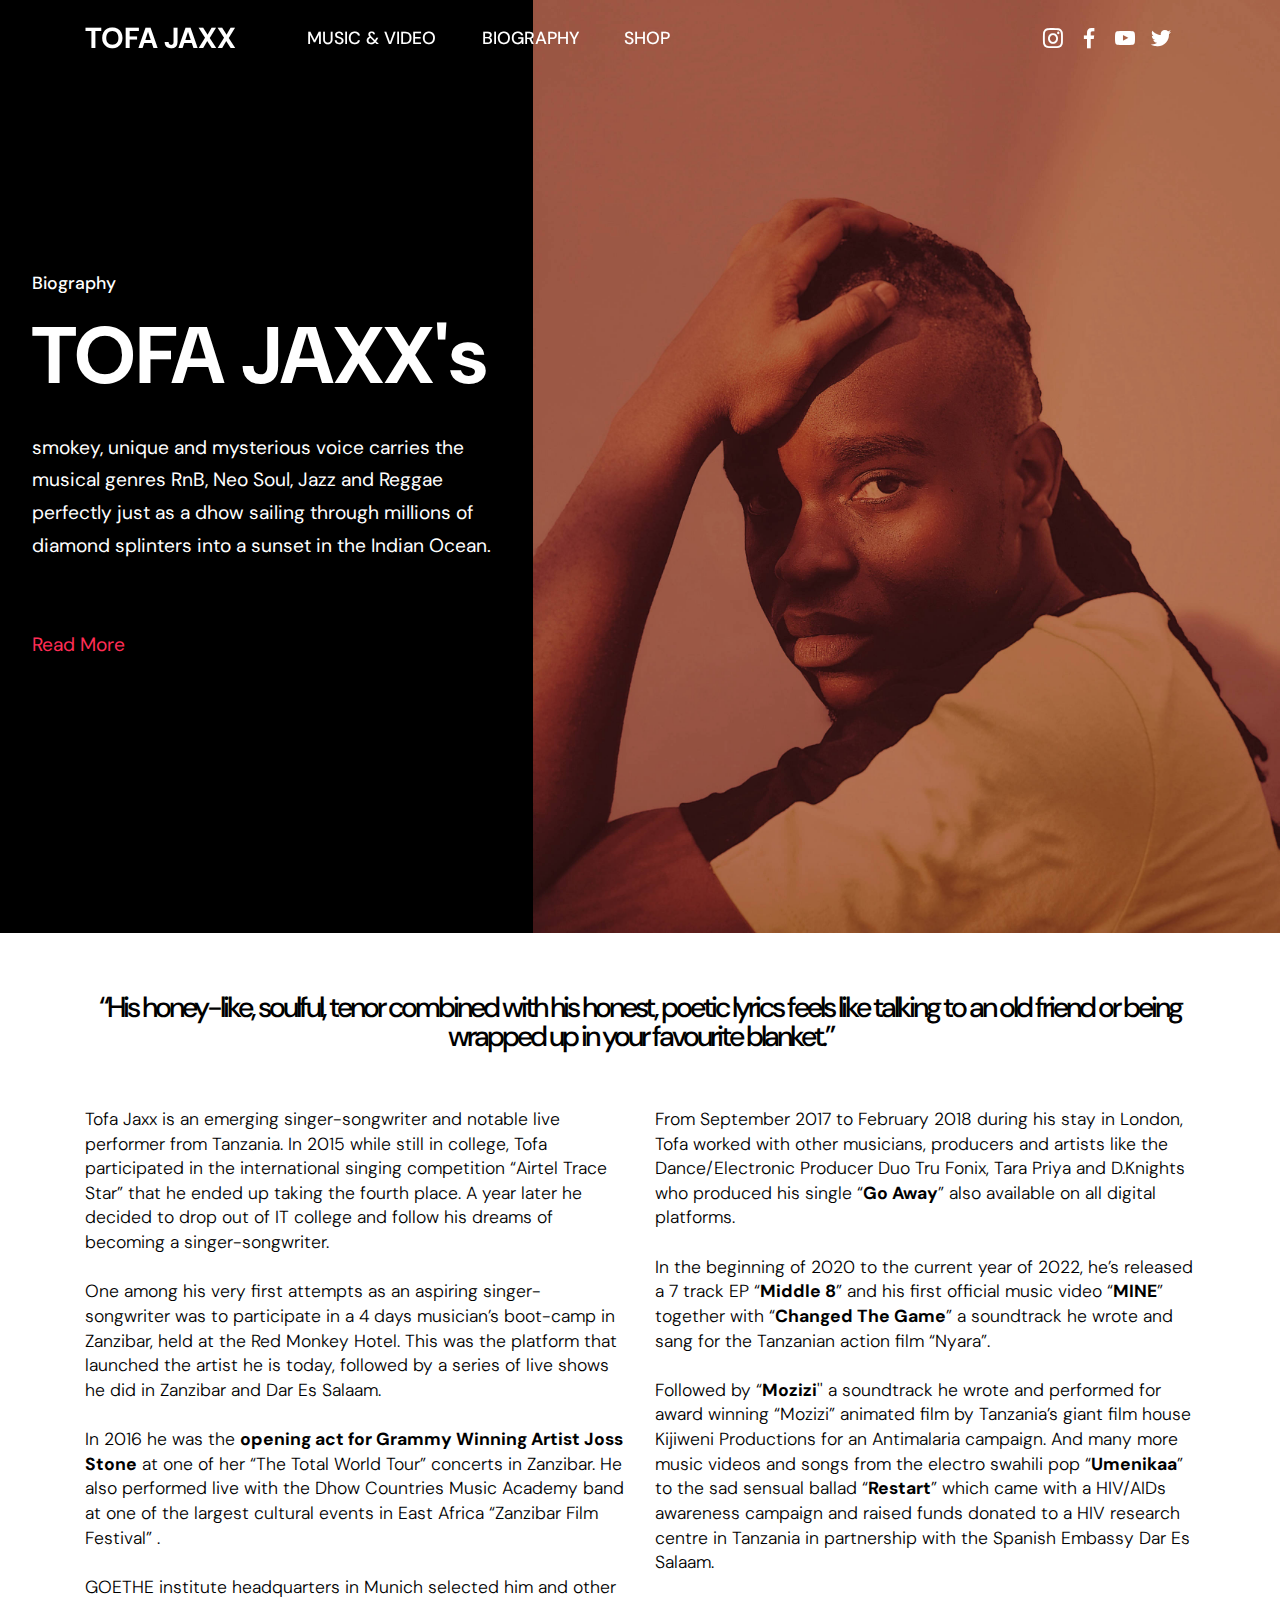
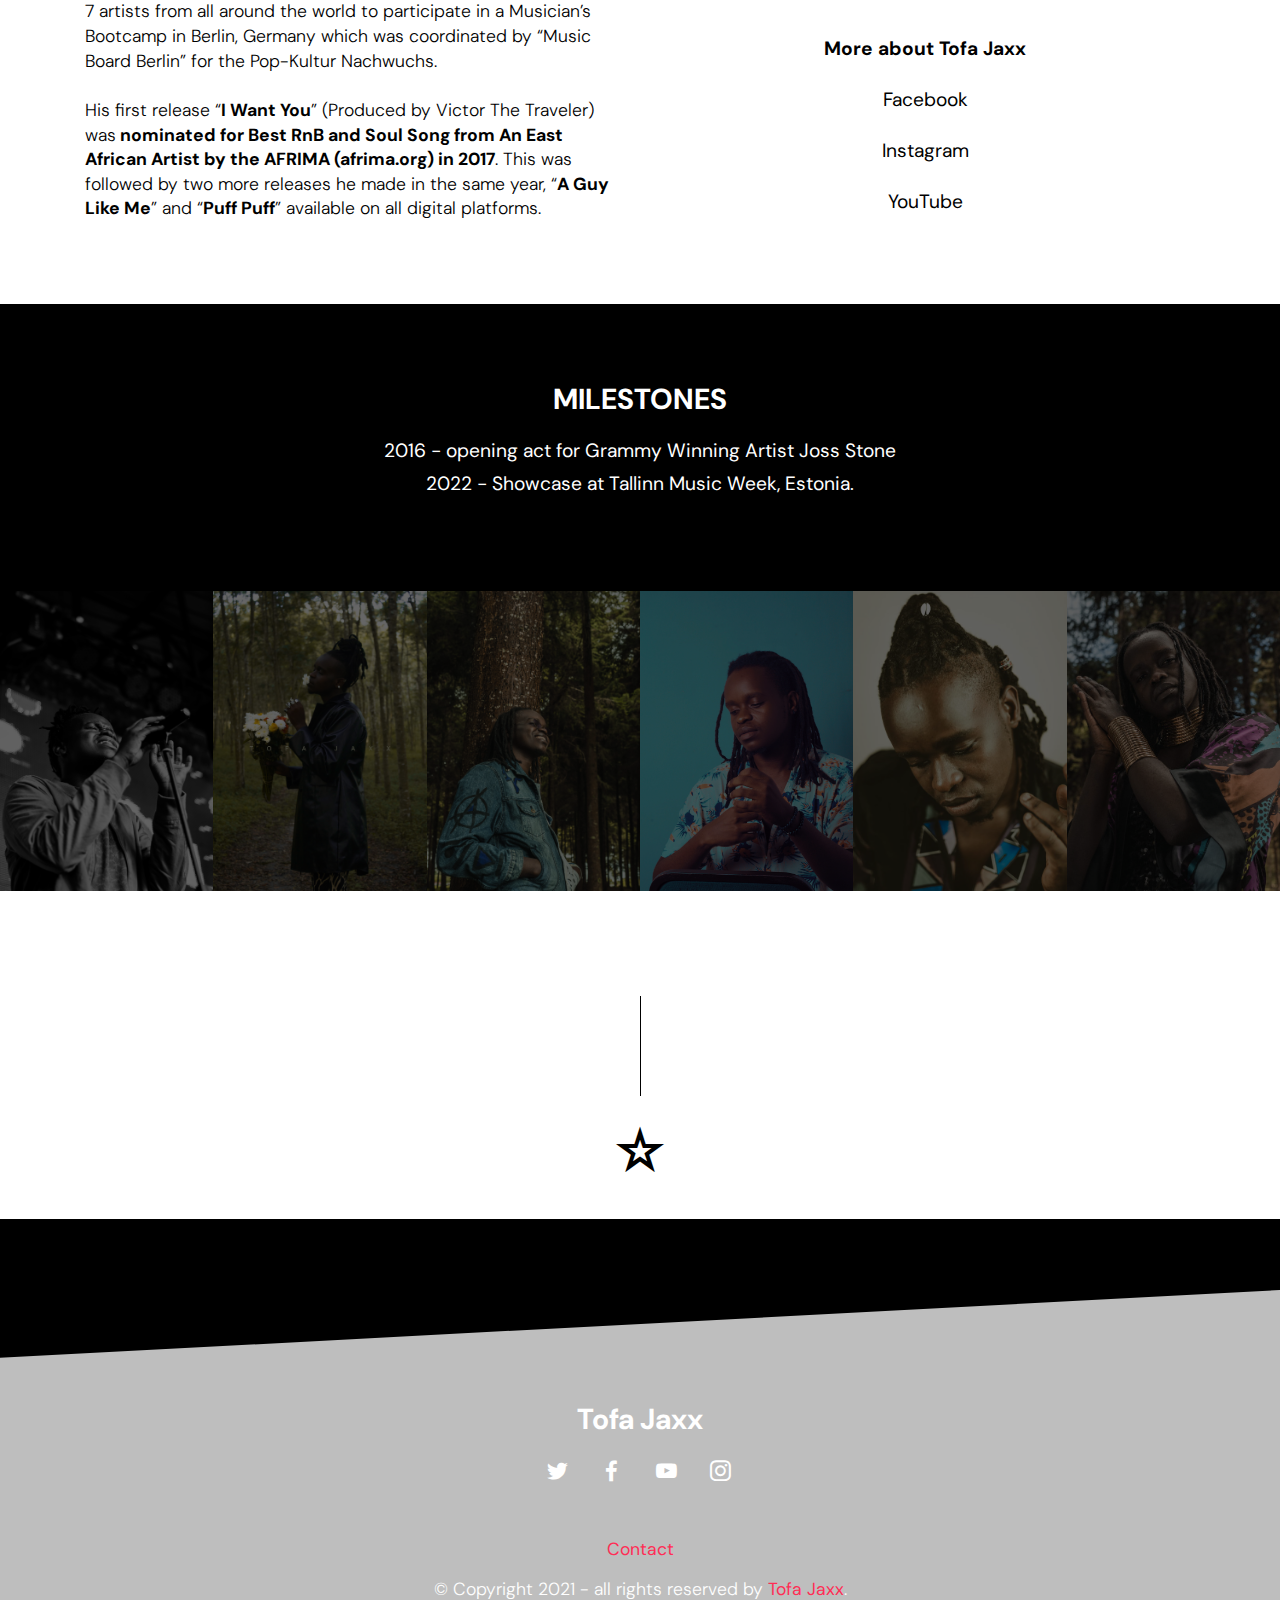
==== commit 9aea54fb: "update bio + contact" ====
--- a/bio.html
+++ b/bio.html
@@ -5,6 +5,10 @@
   <meta charset="UTF-8">
   <meta http-equiv="X-UA-Compatible" content="IE=edge">
   
+  <meta name="twitter:card" content="summary_large_image"/>
+  <meta name="twitter:image:src" content="">
+  <meta property="og:image" content="">
+  <meta name="twitter:title" content="Biography">
   <meta name="viewport" content="width=device-width, initial-scale=1, minimum-scale=1">
   <link rel="shortcut icon" href="assets/images/tofa-jaxx-128x128.png" type="image/x-icon">
   <meta name="description" content="Find out all about Tofa Jaxx - a singer/songwriter from Tanzania.">
@@ -144,9 +148,7 @@
 			<div class="col-md-12 col-lg-6">
 				<p class="mbr-text align-left pb-5 mbr-fonts-style display-4">From September 2017 to February 2018 during his stay in London, Tofa worked with other musicians, producers and artists like the Dance/Electronic Producer Duo Tru Fonix, Tara Priya and D.Knights who produced his single “<strong>Go Away</strong>” also available on all digital platforms. 
 <br>
-<br>In the beginning of 2020, Tofa has released a 7 track EP “<strong>Middle 8</strong>” and his first official music video “<strong>MINE</strong>” together with “<strong>Changed The Game” a soundtrack he wrote and sang for the Tanzanian action film “Nyara”</strong>. Planning to go back to the UK and to the EU in 2020, Tofa`s plans were put on hold by the Corona pandemic. 
-<br>
-<br>Currently he is working on more music in Tanzania traveling between Dar Es Salaam and Arusha building his visibility and brand in his home country. Ready to be discovered by the world once the world goes back to be healthy again.</p>
+<br>In the beginning of 2020 to the current year of 2022, he’s released a 7 track EP “<strong>Middle 8</strong>” and his first official music video “<strong>MINE</strong>” together with “<strong>Changed The Game</strong>” a soundtrack he wrote and sang for the Tanzanian action film “Nyara”.<br><br>Followed by “<strong>Mozizi</strong>'' a soundtrack he wrote and performed for award winning “Mozizi” animated film by Tanzania’s giant film house Kijiweni Productions for an Antimalaria campaign. And many more music videos and songs from the electro swahili pop “<strong>Umenikaa</strong>” to the sad sensual ballad “<strong>Restart</strong>” which came with a HIV/AIDs awareness campaign and raised funds donated to a HIV research centre in Tanzania in partnership with the Spanish Embassy Dar Es Salaam.<br></p>
 
 				<h3 class="align-center pb-4 mbr-regular mbr-fonts-style display-7"><strong>More about Tofa Jaxx</strong></h3>
 				<ul class="list">
@@ -168,6 +170,22 @@
 						<h4 class="item1 align-center mbr-regular mbr-fonts-style display-7">
 							<a href="https://www.youtube.com/c/topherjaxx" class="text-black text-primary" target="_blank">YouTube</a></h4>
 					</li></ul>
+			</div>
+		</div>
+	</div>
+</section>
+
+<section class="conten8 audiom4_content8 cid-t6g6o7icvr" id="content8-5i">
+
+	
+
+	
+
+	<div class="container">
+		<div class="row justify-content-center">
+			<div class="mbr-black col-md-12 col-lg-10">
+				<h2 class="mbr-section-title align-center mbr-bold pb-2 mbr-fonts-style display-5">MILESTONES</h2>
+				<p class="mbr-text align-center mbr-regular mbr-fonts-style display-7">2016 - opening act for Grammy Winning Artist Joss Stone<br>2022 - Showcase at Tallinn Music Week, Estonia.</p>
 			</div>
 		</div>
 	</div>
@@ -293,7 +311,7 @@
                     
                     
 
-                <li class="foot-menu-item mbr-fonts-style display-4"><a href="mailto:topherjaxx3@gmail.com" class="text-primary">Contact</a></li><li class="foot-menu-item mbr-fonts-style display-4"><a href="https://www.delicioustunes.com/contact" class="text-primary" target="_blank">Booking &amp; Managment</a></li></ul>
+                <li class="foot-menu-item mbr-fonts-style display-4"><a href="contact.html" class="text-primary">Contact</a></li></ul>
             </div>
 
             <div class="row row-copirayt">
--- a/assets/mobirise/css/mbr-additional.css
+++ b/assets/mobirise/css/mbr-additional.css
@@ -776,7 +776,7 @@
   left: 0;
 }
 .cid-rJ1R7lUBYR g rect {
-  fill: #ffffff;
+  fill: #000000;
 }
 @keyframes size {
   50% {
@@ -1635,6 +1635,18 @@
 .cid-sqqiW0xPX3 .item1 {
   color: #000000;
 }
+.cid-t6g6o7icvr {
+  padding-top: 75px;
+  padding-bottom: 75px;
+  background-color: #000000;
+}
+.cid-t6g6o7icvr H2 {
+  color: #ffffff;
+}
+.cid-t6g6o7icvr .mbr-text,
+.cid-t6g6o7icvr .img-align {
+  color: #ffffff;
+}
 .cid-sqAEqa4GI0 {
   padding-top: 0px;
   padding-bottom: 0px;
@@ -1698,7 +1710,7 @@
 .cid-sqqhfhUNoh {
   padding-top: 150px;
   padding-bottom: 120px;
-  background-image: url("../../../assets/images/img-9345-2000x2500.jpg");
+  background-image: url("../../../assets/images/restart-tofa-jaxx-1-2000x2000.jpeg");
 }
 .cid-sqqhfhUNoh .row-links {
   width: 100%;
@@ -1711,7 +1723,7 @@
   left: 0;
 }
 .cid-sqqhfhUNoh g rect {
-  fill: #ffffff;
+  fill: #000000;
 }
 @keyframes size {
   50% {
@@ -3077,7 +3089,7 @@
 .cid-sqqk8ao2eL {
   padding-top: 150px;
   padding-bottom: 120px;
-  background-image: url("../../../assets/images/img-9345-2000x2500.jpg");
+  background-image: url("../../../assets/images/restart-tofa-jaxx-1-2000x2000.jpeg");
 }
 .cid-sqqk8ao2eL .row-links {
   width: 100%;
@@ -3090,7 +3102,7 @@
   left: 0;
 }
 .cid-sqqk8ao2eL g rect {
-  fill: #ffffff;
+  fill: #000000;
 }
 @keyframes size {
   50% {
@@ -3805,7 +3817,7 @@
 .cid-sqAFwO6W4q {
   padding-top: 150px;
   padding-bottom: 120px;
-  background-image: url("../../../assets/images/img-9345-2000x2500.jpg");
+  background-image: url("../../../assets/images/restart-tofa-jaxx-1-2000x2000.jpeg");
 }
 .cid-sqAFwO6W4q .row-links {
   width: 100%;
@@ -3818,7 +3830,7 @@
   left: 0;
 }
 .cid-sqAFwO6W4q g rect {
-  fill: #ffffff;
+  fill: #000000;
 }
 @keyframes size {
   50% {
@@ -4631,7 +4643,7 @@
 .cid-ssQI6qOqLH {
   padding-top: 150px;
   padding-bottom: 120px;
-  background-image: url("../../../assets/images/img-9345-2000x2500.jpg");
+  background-image: url("../../../assets/images/restart-tofa-jaxx-1-2000x2000.jpeg");
 }
 .cid-ssQI6qOqLH .row-links {
   width: 100%;
@@ -4644,7 +4656,7 @@
   left: 0;
 }
 .cid-ssQI6qOqLH g rect {
-  fill: #ffffff;
+  fill: #000000;
 }
 @keyframes size {
   50% {
@@ -5904,7 +5916,7 @@
 .cid-sv6qa8hRuq {
   padding-top: 150px;
   padding-bottom: 120px;
-  background-image: url("../../../assets/images/img-9345-2000x2500.jpg");
+  background-image: url("../../../assets/images/restart-tofa-jaxx-1-2000x2000.jpeg");
 }
 .cid-sv6qa8hRuq .row-links {
   width: 100%;
@@ -5917,7 +5929,7 @@
   left: 0;
 }
 .cid-sv6qa8hRuq g rect {
-  fill: #ffffff;
+  fill: #000000;
 }
 @keyframes size {
   50% {
@@ -6380,3 +6392,528 @@
     left: -1rem;
   }
 }
+.cid-t6g8ousqwE {
+  padding-top: 225px;
+  padding-bottom: 30px;
+  background-color: #000000;
+}
+.cid-t6g8ousqwE .container-fluid {
+  max-width: 1700px;
+}
+.cid-t6g8ousqwE h1 {
+  line-height: 1;
+  letter-spacing: -2px;
+}
+.cid-t6g8ousqwE .signature {
+  display: inline-block;
+  width: auto;
+}
+.cid-t6g8ousqwE .mbr-text,
+.cid-t6g8ousqwE .img-align {
+  text-align: left;
+}
+.cid-t6g8ousqwE H1 {
+  text-align: left;
+}
+.cid-t6g82l9Fnl {
+  padding-top: 75px;
+  padding-bottom: 75px;
+  background-color: #000000;
+}
+.cid-t6g82l9Fnl h3 {
+  position: relative;
+}
+.cid-t6g82l9Fnl h3:after {
+  position: absolute;
+  content: '';
+  left: 50%;
+  bottom: -130px;
+  width: 1px;
+  height: 100px;
+  background: currentColor;
+}
+.cid-t6g82l9Fnl .mbr-iconfont {
+  margin-top: 160px;
+  display: block;
+  font-size: 3rem;
+  color: #ffffff;
+}
+.cid-t6g82lfGXz {
+  padding-top: 150px;
+  padding-bottom: 120px;
+  background-image: url("../../../assets/images/restart-tofa-jaxx-1-2000x2000.jpeg");
+}
+.cid-t6g82lfGXz .row-links {
+  width: 100%;
+  -webkit-justify-content: center;
+  justify-content: center;
+}
+.cid-t6g82lfGXz svg {
+  position: absolute;
+  top: -30px;
+  left: 0;
+}
+.cid-t6g82lfGXz g rect {
+  fill: #000000;
+}
+@keyframes size {
+  50% {
+    transform: scale(0.8);
+  }
+  75% {
+    transform: scale(1.2);
+  }
+  100% {
+    transform: scale(1);
+  }
+}
+.cid-t6g82lfGXz .social-row {
+  width: 100%;
+  -webkit-justify-content: center;
+  justify-content: center;
+  padding-bottom: 2rem;
+}
+.cid-t6g82lfGXz .soc-item {
+  background: transparent;
+  width: 45px;
+  margin: auto;
+  height: 45px;
+  transition: all 0.3s;
+  display: flex;
+  border-radius: 50%;
+  justify-content: center;
+  align-items: center;
+}
+.cid-t6g82lfGXz .soc-item:hover {
+  background: #ff2d55;
+  animation-duration: 0.3s;
+  animation-name: size;
+}
+.cid-t6g82lfGXz .media-container-row {
+  -webkit-flex-direction: column;
+  flex-direction: column;
+  -webkit-justify-content: center;
+  justify-content: center;
+  -webkit-align-items: center;
+  align-items: center;
+}
+.cid-t6g82lfGXz .media-container-row .foot-menu {
+  list-style: none;
+  display: flex;
+  -webkit-justify-content: center;
+  justify-content: center;
+  -webkit-flex-wrap: wrap;
+  flex-wrap: wrap;
+  padding: 0;
+  margin-bottom: 0;
+}
+.cid-t6g82lfGXz .media-container-row .foot-menu li {
+  padding: 0 1rem 1rem 1rem;
+}
+.cid-t6g82lfGXz .media-container-row .foot-menu li p {
+  margin: 0;
+}
+.cid-t6g82lfGXz .media-container-row .social-list {
+  padding-left: 0;
+  margin-bottom: 0;
+  list-style: none;
+  display: flex;
+  -webkit-flex-wrap: wrap;
+  flex-wrap: wrap;
+  -webkit-justify-content: flex-end;
+  justify-content: flex-end;
+}
+.cid-t6g82lfGXz .media-container-row .social-list .mbr-iconfont-social {
+  font-size: 1.3rem;
+  color: #ffffff;
+}
+.cid-t6g82lfGXz .media-container-row .social-list .soc-item {
+  margin: 0 .3rem;
+}
+.cid-t6g82lfGXz .media-container-row .social-list a {
+  margin: 0;
+  opacity: 1;
+  height: 26px;
+  padding-right: 2px;
+  -webkit-transition: .2s linear;
+  transition: .2s linear;
+}
+.cid-t6g82lfGXz .media-container-row .social-list a:hover {
+  opacity: 1;
+}
+@media (max-width: 767px) {
+  .cid-t6g82lfGXz .media-container-row .social-list {
+    -webkit-justify-content: center;
+    justify-content: center;
+  }
+}
+.cid-t6g82lfGXz .media-container-row .row-copirayt {
+  word-break: break-word;
+  width: 100%;
+}
+.cid-t6g82lfGXz .media-container-row .row-copirayt p {
+  width: 100%;
+}
+.cid-t6g82lt0VA .dropdown-item:before {
+  font-family: MobiriseIcons !important;
+  content: '\e966';
+  display: inline-block;
+  width: 0;
+  position: absolute;
+  left: 1rem;
+  top: 0.5rem;
+  margin-right: 0.5rem;
+  line-height: 1;
+  font-size: inherit;
+  vertical-align: middle;
+  text-align: center;
+  overflow: hidden;
+  -webkit-transform: scale(0, 1);
+  transform: scale(0, 1);
+  -webkit-transition: all 0.25s ease-in-out;
+  -moz-transition: all 0.25s ease-in-out;
+  transition: all 0.25s ease-in-out;
+}
+.cid-t6g82lt0VA .nav-dropdown .link {
+  padding: 0 0.3em !important;
+  margin: .667em 1em !important;
+}
+.cid-t6g82lt0VA .nav-dropdown .link.dropdown-toggle::after {
+  margin-left: 0.5rem;
+  margin-top: 0.2rem;
+}
+.cid-t6g82lt0VA .nav-link {
+  position: relative;
+}
+.cid-t6g82lt0VA .nav-link:before {
+  content: '';
+  display: block;
+  position: absolute;
+  bottom: 0;
+  left: 0;
+  z-index: -1;
+  opacity: .2;
+  height: 50%;
+  width: 100%;
+  background-color: currentColor;
+  transform-origin: right top;
+  transform: scale(0, 1);
+  transition: transform 0.3s ease-out;
+}
+.cid-t6g82lt0VA .nav-link:hover:before {
+  transform-origin: left top;
+  transform: scale(1, 1);
+}
+.cid-t6g82lt0VA .container {
+  display: flex;
+  margin: auto;
+}
+.cid-t6g82lt0VA .navbar.navbar-short .nav-link,
+.cid-t6g82lt0VA .navbar.navbar-short .navbar-caption,
+.cid-t6g82lt0VA .navbar.navbar-short .mbr-iconfont,
+.cid-t6g82lt0VA .navbar.navbar-short .btn {
+  color: #000000 !important;
+  border-color: #000000;
+}
+.cid-t6g82lt0VA .navbar.navbar-short .hamburger span {
+  background: #000000 !important;
+}
+.cid-t6g82lt0VA .navbar-caption {
+  padding-right: 3rem;
+}
+.cid-t6g82lt0VA .dropdown-menu,
+.cid-t6g82lt0VA .navbar.opened {
+  background: #000000 !important;
+}
+.cid-t6g82lt0VA .nav-item:focus,
+.cid-t6g82lt0VA .nav-link:focus {
+  outline: none;
+}
+.cid-t6g82lt0VA .dropdown .dropdown-menu .dropdown-item {
+  width: auto;
+  -webkit-transition: all 0.25s ease-in-out;
+  -moz-transition: all 0.25s ease-in-out;
+  transition: all 0.25s ease-in-out;
+}
+.cid-t6g82lt0VA .dropdown .dropdown-menu .dropdown-item::after {
+  right: 0.5rem;
+}
+.cid-t6g82lt0VA .dropdown .dropdown-menu .dropdown-item .mbr-iconfont {
+  margin-left: -1.8rem;
+  padding-right: 1rem;
+  font-size: inherit;
+}
+.cid-t6g82lt0VA .dropdown .dropdown-menu .dropdown-item .mbr-iconfont:before {
+  display: inline-block;
+  -webkit-transform: scale(1, 1);
+  transform: scale(1, 1);
+  -webkit-transition: all 0.25s ease-in-out;
+  -moz-transition: all 0.25s ease-in-out;
+  transition: all 0.25s ease-in-out;
+}
+.cid-t6g82lt0VA .collapsed .dropdown-menu .dropdown-item:before {
+  display: none;
+}
+.cid-t6g82lt0VA .collapsed .dropdown .dropdown-menu .dropdown-item {
+  padding: 0.235em 1.5em 0.235em 1.5em !important;
+  transition: none;
+  margin: 0 !important;
+}
+.cid-t6g82lt0VA .navbar {
+  min-height: 77px;
+  transition: all .3s;
+  background: #ffffff;
+  background: none;
+}
+.cid-t6g82lt0VA .navbar.opened {
+  transition: all .3s;
+}
+.cid-t6g82lt0VA .navbar .dropdown-item {
+  padding: .235rem 1.5rem;
+}
+.cid-t6g82lt0VA .navbar .navbar-collapse {
+  justify-content: space-between;
+  z-index: 1;
+}
+.cid-t6g82lt0VA .navbar.collapsed .nav-item .nav-link::before {
+  display: none;
+}
+.cid-t6g82lt0VA .navbar.collapsed.opened .dropdown-menu {
+  top: 0;
+}
+.cid-t6g82lt0VA .navbar.collapsed .dropdown-menu .dropdown-submenu {
+  left: 0 !important;
+}
+.cid-t6g82lt0VA .navbar.collapsed .dropdown-menu .dropdown-item:after {
+  right: auto;
+}
+.cid-t6g82lt0VA .navbar.collapsed .dropdown-menu .dropdown-toggle[data-toggle="dropdown-submenu"]:after {
+  margin-left: 0.5rem;
+  margin-top: 0.2rem;
+  border-top: 0.35em solid;
+  border-right: 0.35em solid transparent;
+  border-left: 0.35em solid transparent;
+  border-bottom: 0;
+  top: 55%;
+}
+.cid-t6g82lt0VA .navbar.collapsed ul.navbar-nav li {
+  margin: auto;
+}
+.cid-t6g82lt0VA .navbar.collapsed .dropdown-menu .dropdown-item {
+  padding: .25rem 1.5rem;
+  text-align: center;
+}
+.cid-t6g82lt0VA .navbar.collapsed .icons-menu {
+  padding-left: 0;
+  padding-top: .5rem;
+  padding-bottom: .5rem;
+}
+@media (max-width: 991px) {
+  .cid-t6g82lt0VA .navbar .nav-item .nav-link::before {
+    display: none;
+  }
+  .cid-t6g82lt0VA .navbar.opened .dropdown-menu {
+    top: 0;
+  }
+  .cid-t6g82lt0VA .navbar .dropdown-menu .dropdown-submenu {
+    left: 0 !important;
+  }
+  .cid-t6g82lt0VA .navbar .dropdown-menu .dropdown-item:after {
+    right: auto;
+  }
+  .cid-t6g82lt0VA .navbar .dropdown-menu .dropdown-toggle[data-toggle="dropdown-submenu"]:after {
+    margin-left: 0.5rem;
+    margin-top: 0.2rem;
+    border-top: 0.35em solid;
+    border-right: 0.35em solid transparent;
+    border-left: 0.35em solid transparent;
+    border-bottom: 0;
+    top: 55%;
+  }
+  .cid-t6g82lt0VA .navbar .navbar-logo img {
+    height: 3.8rem !important;
+  }
+  .cid-t6g82lt0VA .navbar ul.navbar-nav li {
+    margin: auto;
+  }
+  .cid-t6g82lt0VA .navbar .dropdown-menu .dropdown-item {
+    padding: .25rem 1.5rem !important;
+    text-align: center;
+  }
+  .cid-t6g82lt0VA .navbar .navbar-brand {
+    -webkit-flex-shrink: initial;
+    flex-shrink: initial;
+    -webkit-flex-basis: auto;
+    flex-basis: auto;
+    word-break: break-word;
+    padding-right: 2rem;
+  }
+  .cid-t6g82lt0VA .navbar .navbar-toggler {
+    -webkit-flex-basis: auto;
+    flex-basis: auto;
+  }
+  .cid-t6g82lt0VA .navbar .icons-menu {
+    padding-left: 0;
+    padding-top: .5rem;
+    padding-bottom: .5rem;
+  }
+}
+.cid-t6g82lt0VA .navbar.navbar-short {
+  background: #ffffff !important;
+  min-height: 60px;
+}
+.cid-t6g82lt0VA .navbar.navbar-short .navbar-logo img {
+  height: 3rem !important;
+}
+.cid-t6g82lt0VA .navbar.navbar-short .navbar-brand {
+  padding: 0;
+}
+.cid-t6g82lt0VA .navbar-brand {
+  -webkit-flex-shrink: 0;
+  flex-shrink: 0;
+  -webkit-align-items: center;
+  align-items: center;
+  margin-right: 0;
+  padding: 0;
+  transition: all .3s;
+  word-break: break-word;
+  z-index: 1;
+}
+.cid-t6g82lt0VA .navbar-brand .navbar-caption {
+  line-height: inherit !important;
+}
+.cid-t6g82lt0VA .navbar-brand .navbar-logo a {
+  outline: none;
+}
+.cid-t6g82lt0VA .dropdown-item.active,
+.cid-t6g82lt0VA .dropdown-item:active {
+  background-color: transparent;
+}
+.cid-t6g82lt0VA .navbar-expand-lg .navbar-nav .nav-link {
+  padding: 0;
+}
+.cid-t6g82lt0VA .nav-dropdown .link.dropdown-toggle {
+  margin-right: 1.667em;
+}
+.cid-t6g82lt0VA .nav-dropdown .link.dropdown-toggle[aria-expanded="true"] {
+  margin-right: 0;
+  padding: 0.667em 1.667em;
+}
+.cid-t6g82lt0VA .navbar.navbar-expand-lg .dropdown .dropdown-menu {
+  background: #ffffff;
+}
+.cid-t6g82lt0VA .navbar.navbar-expand-lg .dropdown .dropdown-menu .dropdown-submenu {
+  margin: 0;
+  left: 100%;
+}
+.cid-t6g82lt0VA .navbar .dropdown.open > .dropdown-menu {
+  display: block;
+}
+.cid-t6g82lt0VA ul.navbar-nav {
+  -webkit-flex-wrap: wrap;
+  flex-wrap: wrap;
+}
+.cid-t6g82lt0VA .navbar-buttons {
+  text-align: center;
+}
+.cid-t6g82lt0VA button.navbar-toggler {
+  outline: none;
+  width: 31px;
+  height: 20px;
+  cursor: pointer;
+  transition: all .2s;
+  position: relative;
+  -webkit-align-self: center;
+  align-self: center;
+}
+.cid-t6g82lt0VA button.navbar-toggler .hamburger span {
+  position: absolute;
+  right: 0;
+  width: 30px;
+  height: 2px;
+  border-right: 5px;
+  background-color: #ffffff;
+}
+.cid-t6g82lt0VA button.navbar-toggler .hamburger span:nth-child(1) {
+  top: 0;
+  transition: all .2s;
+}
+.cid-t6g82lt0VA button.navbar-toggler .hamburger span:nth-child(2) {
+  top: 8px;
+  transition: all .15s;
+}
+.cid-t6g82lt0VA button.navbar-toggler .hamburger span:nth-child(3) {
+  top: 8px;
+  transition: all .15s;
+}
+.cid-t6g82lt0VA button.navbar-toggler .hamburger span:nth-child(4) {
+  top: 16px;
+  transition: all .2s;
+}
+.cid-t6g82lt0VA nav.opened .hamburger span:nth-child(1) {
+  top: 8px;
+  width: 0;
+  opacity: 0;
+  right: 50%;
+  transition: all .2s;
+}
+.cid-t6g82lt0VA nav.opened .hamburger span:nth-child(2) {
+  -webkit-transform: rotate(45deg);
+  transform: rotate(45deg);
+  transition: all .25s;
+}
+.cid-t6g82lt0VA nav.opened .hamburger span:nth-child(3) {
+  -webkit-transform: rotate(-45deg);
+  transform: rotate(-45deg);
+  transition: all .25s;
+}
+.cid-t6g82lt0VA nav.opened .hamburger span:nth-child(4) {
+  top: 8px;
+  width: 0;
+  opacity: 0;
+  right: 50%;
+  transition: all .2s;
+}
+.cid-t6g82lt0VA .navbar-dropdown {
+  padding: .5rem 1rem;
+  position: fixed;
+}
+.cid-t6g82lt0VA a.nav-link {
+  display: flex;
+  -webkit-align-items: center;
+  align-items: center;
+  -webkit-justify-content: center;
+  justify-content: center;
+}
+.cid-t6g82lt0VA .mbr-iconfont {
+  font-size: 1.5rem;
+  padding-right: .5rem;
+}
+.cid-t6g82lt0VA .icons-menu {
+  -webkit-flex-wrap: wrap;
+  flex-wrap: wrap;
+  display: flex;
+  -webkit-justify-content: center;
+  justify-content: center;
+  padding-left: 1rem;
+  padding-right: 1rem;
+  padding-top: 0.3rem;
+  text-align: center;
+}
+.cid-t6g82lt0VA .icons-menu span {
+  font-size: 20px;
+  color: #ffffff;
+}
+@media screen and (-ms-high-contrast: active), (-ms-high-contrast: none) {
+  .cid-t6g82lt0VA .navbar {
+    height: 77px;
+  }
+  .cid-t6g82lt0VA .navbar.opened {
+    height: auto;
+  }
+  .cid-t6g82lt0VA .nav-item .nav-link:hover::before {
+    width: 175%;
+    max-width: calc(100% + 2rem);
+    left: -1rem;
+  }
+}
--- a/assets/mobirise/css/mbr-additional.css
+++ b/assets/mobirise/css/mbr-additional.css
@@ -776,7 +776,7 @@
   left: 0;
 }
 .cid-rJ1R7lUBYR g rect {
-  fill: #ffffff;
+  fill: #000000;
 }
 @keyframes size {
   50% {
@@ -1635,6 +1635,18 @@
 .cid-sqqiW0xPX3 .item1 {
   color: #000000;
 }
+.cid-t6g6o7icvr {
+  padding-top: 75px;
+  padding-bottom: 75px;
+  background-color: #000000;
+}
+.cid-t6g6o7icvr H2 {
+  color: #ffffff;
+}
+.cid-t6g6o7icvr .mbr-text,
+.cid-t6g6o7icvr .img-align {
+  color: #ffffff;
+}
 .cid-sqAEqa4GI0 {
   padding-top: 0px;
   padding-bottom: 0px;
@@ -1698,7 +1710,7 @@
 .cid-sqqhfhUNoh {
   padding-top: 150px;
   padding-bottom: 120px;
-  background-image: url("../../../assets/images/img-9345-2000x2500.jpg");
+  background-image: url("../../../assets/images/restart-tofa-jaxx-1-2000x2000.jpeg");
 }
 .cid-sqqhfhUNoh .row-links {
   width: 100%;
@@ -1711,7 +1723,7 @@
   left: 0;
 }
 .cid-sqqhfhUNoh g rect {
-  fill: #ffffff;
+  fill: #000000;
 }
 @keyframes size {
   50% {
@@ -3077,7 +3089,7 @@
 .cid-sqqk8ao2eL {
   padding-top: 150px;
   padding-bottom: 120px;
-  background-image: url("../../../assets/images/img-9345-2000x2500.jpg");
+  background-image: url("../../../assets/images/restart-tofa-jaxx-1-2000x2000.jpeg");
 }
 .cid-sqqk8ao2eL .row-links {
   width: 100%;
@@ -3090,7 +3102,7 @@
   left: 0;
 }
 .cid-sqqk8ao2eL g rect {
-  fill: #ffffff;
+  fill: #000000;
 }
 @keyframes size {
   50% {
@@ -3805,7 +3817,7 @@
 .cid-sqAFwO6W4q {
   padding-top: 150px;
   padding-bottom: 120px;
-  background-image: url("../../../assets/images/img-9345-2000x2500.jpg");
+  background-image: url("../../../assets/images/restart-tofa-jaxx-1-2000x2000.jpeg");
 }
 .cid-sqAFwO6W4q .row-links {
   width: 100%;
@@ -3818,7 +3830,7 @@
   left: 0;
 }
 .cid-sqAFwO6W4q g rect {
-  fill: #ffffff;
+  fill: #000000;
 }
 @keyframes size {
   50% {
@@ -4631,7 +4643,7 @@
 .cid-ssQI6qOqLH {
   padding-top: 150px;
   padding-bottom: 120px;
-  background-image: url("../../../assets/images/img-9345-2000x2500.jpg");
+  background-image: url("../../../assets/images/restart-tofa-jaxx-1-2000x2000.jpeg");
 }
 .cid-ssQI6qOqLH .row-links {
   width: 100%;
@@ -4644,7 +4656,7 @@
   left: 0;
 }
 .cid-ssQI6qOqLH g rect {
-  fill: #ffffff;
+  fill: #000000;
 }
 @keyframes size {
   50% {
@@ -5904,7 +5916,7 @@
 .cid-sv6qa8hRuq {
   padding-top: 150px;
   padding-bottom: 120px;
-  background-image: url("../../../assets/images/img-9345-2000x2500.jpg");
+  background-image: url("../../../assets/images/restart-tofa-jaxx-1-2000x2000.jpeg");
 }
 .cid-sv6qa8hRuq .row-links {
   width: 100%;
@@ -5917,7 +5929,7 @@
   left: 0;
 }
 .cid-sv6qa8hRuq g rect {
-  fill: #ffffff;
+  fill: #000000;
 }
 @keyframes size {
   50% {
@@ -6380,3 +6392,528 @@
     left: -1rem;
   }
 }
+.cid-t6g8ousqwE {
+  padding-top: 225px;
+  padding-bottom: 30px;
+  background-color: #000000;
+}
+.cid-t6g8ousqwE .container-fluid {
+  max-width: 1700px;
+}
+.cid-t6g8ousqwE h1 {
+  line-height: 1;
+  letter-spacing: -2px;
+}
+.cid-t6g8ousqwE .signature {
+  display: inline-block;
+  width: auto;
+}
+.cid-t6g8ousqwE .mbr-text,
+.cid-t6g8ousqwE .img-align {
+  text-align: left;
+}
+.cid-t6g8ousqwE H1 {
+  text-align: left;
+}
+.cid-t6g82l9Fnl {
+  padding-top: 75px;
+  padding-bottom: 75px;
+  background-color: #000000;
+}
+.cid-t6g82l9Fnl h3 {
+  position: relative;
+}
+.cid-t6g82l9Fnl h3:after {
+  position: absolute;
+  content: '';
+  left: 50%;
+  bottom: -130px;
+  width: 1px;
+  height: 100px;
+  background: currentColor;
+}
+.cid-t6g82l9Fnl .mbr-iconfont {
+  margin-top: 160px;
+  display: block;
+  font-size: 3rem;
+  color: #ffffff;
+}
+.cid-t6g82lfGXz {
+  padding-top: 150px;
+  padding-bottom: 120px;
+  background-image: url("../../../assets/images/restart-tofa-jaxx-1-2000x2000.jpeg");
+}
+.cid-t6g82lfGXz .row-links {
+  width: 100%;
+  -webkit-justify-content: center;
+  justify-content: center;
+}
+.cid-t6g82lfGXz svg {
+  position: absolute;
+  top: -30px;
+  left: 0;
+}
+.cid-t6g82lfGXz g rect {
+  fill: #000000;
+}
+@keyframes size {
+  50% {
+    transform: scale(0.8);
+  }
+  75% {
+    transform: scale(1.2);
+  }
+  100% {
+    transform: scale(1);
+  }
+}
+.cid-t6g82lfGXz .social-row {
+  width: 100%;
+  -webkit-justify-content: center;
+  justify-content: center;
+  padding-bottom: 2rem;
+}
+.cid-t6g82lfGXz .soc-item {
+  background: transparent;
+  width: 45px;
+  margin: auto;
+  height: 45px;
+  transition: all 0.3s;
+  display: flex;
+  border-radius: 50%;
+  justify-content: center;
+  align-items: center;
+}
+.cid-t6g82lfGXz .soc-item:hover {
+  background: #ff2d55;
+  animation-duration: 0.3s;
+  animation-name: size;
+}
+.cid-t6g82lfGXz .media-container-row {
+  -webkit-flex-direction: column;
+  flex-direction: column;
+  -webkit-justify-content: center;
+  justify-content: center;
+  -webkit-align-items: center;
+  align-items: center;
+}
+.cid-t6g82lfGXz .media-container-row .foot-menu {
+  list-style: none;
+  display: flex;
+  -webkit-justify-content: center;
+  justify-content: center;
+  -webkit-flex-wrap: wrap;
+  flex-wrap: wrap;
+  padding: 0;
+  margin-bottom: 0;
+}
+.cid-t6g82lfGXz .media-container-row .foot-menu li {
+  padding: 0 1rem 1rem 1rem;
+}
+.cid-t6g82lfGXz .media-container-row .foot-menu li p {
+  margin: 0;
+}
+.cid-t6g82lfGXz .media-container-row .social-list {
+  padding-left: 0;
+  margin-bottom: 0;
+  list-style: none;
+  display: flex;
+  -webkit-flex-wrap: wrap;
+  flex-wrap: wrap;
+  -webkit-justify-content: flex-end;
+  justify-content: flex-end;
+}
+.cid-t6g82lfGXz .media-container-row .social-list .mbr-iconfont-social {
+  font-size: 1.3rem;
+  color: #ffffff;
+}
+.cid-t6g82lfGXz .media-container-row .social-list .soc-item {
+  margin: 0 .3rem;
+}
+.cid-t6g82lfGXz .media-container-row .social-list a {
+  margin: 0;
+  opacity: 1;
+  height: 26px;
+  padding-right: 2px;
+  -webkit-transition: .2s linear;
+  transition: .2s linear;
+}
+.cid-t6g82lfGXz .media-container-row .social-list a:hover {
+  opacity: 1;
+}
+@media (max-width: 767px) {
+  .cid-t6g82lfGXz .media-container-row .social-list {
+    -webkit-justify-content: center;
+    justify-content: center;
+  }
+}
+.cid-t6g82lfGXz .media-container-row .row-copirayt {
+  word-break: break-word;
+  width: 100%;
+}
+.cid-t6g82lfGXz .media-container-row .row-copirayt p {
+  width: 100%;
+}
+.cid-t6g82lt0VA .dropdown-item:before {
+  font-family: MobiriseIcons !important;
+  content: '\e966';
+  display: inline-block;
+  width: 0;
+  position: absolute;
+  left: 1rem;
+  top: 0.5rem;
+  margin-right: 0.5rem;
+  line-height: 1;
+  font-size: inherit;
+  vertical-align: middle;
+  text-align: center;
+  overflow: hidden;
+  -webkit-transform: scale(0, 1);
+  transform: scale(0, 1);
+  -webkit-transition: all 0.25s ease-in-out;
+  -moz-transition: all 0.25s ease-in-out;
+  transition: all 0.25s ease-in-out;
+}
+.cid-t6g82lt0VA .nav-dropdown .link {
+  padding: 0 0.3em !important;
+  margin: .667em 1em !important;
+}
+.cid-t6g82lt0VA .nav-dropdown .link.dropdown-toggle::after {
+  margin-left: 0.5rem;
+  margin-top: 0.2rem;
+}
+.cid-t6g82lt0VA .nav-link {
+  position: relative;
+}
+.cid-t6g82lt0VA .nav-link:before {
+  content: '';
+  display: block;
+  position: absolute;
+  bottom: 0;
+  left: 0;
+  z-index: -1;
+  opacity: .2;
+  height: 50%;
+  width: 100%;
+  background-color: currentColor;
+  transform-origin: right top;
+  transform: scale(0, 1);
+  transition: transform 0.3s ease-out;
+}
+.cid-t6g82lt0VA .nav-link:hover:before {
+  transform-origin: left top;
+  transform: scale(1, 1);
+}
+.cid-t6g82lt0VA .container {
+  display: flex;
+  margin: auto;
+}
+.cid-t6g82lt0VA .navbar.navbar-short .nav-link,
+.cid-t6g82lt0VA .navbar.navbar-short .navbar-caption,
+.cid-t6g82lt0VA .navbar.navbar-short .mbr-iconfont,
+.cid-t6g82lt0VA .navbar.navbar-short .btn {
+  color: #000000 !important;
+  border-color: #000000;
+}
+.cid-t6g82lt0VA .navbar.navbar-short .hamburger span {
+  background: #000000 !important;
+}
+.cid-t6g82lt0VA .navbar-caption {
+  padding-right: 3rem;
+}
+.cid-t6g82lt0VA .dropdown-menu,
+.cid-t6g82lt0VA .navbar.opened {
+  background: #000000 !important;
+}
+.cid-t6g82lt0VA .nav-item:focus,
+.cid-t6g82lt0VA .nav-link:focus {
+  outline: none;
+}
+.cid-t6g82lt0VA .dropdown .dropdown-menu .dropdown-item {
+  width: auto;
+  -webkit-transition: all 0.25s ease-in-out;
+  -moz-transition: all 0.25s ease-in-out;
+  transition: all 0.25s ease-in-out;
+}
+.cid-t6g82lt0VA .dropdown .dropdown-menu .dropdown-item::after {
+  right: 0.5rem;
+}
+.cid-t6g82lt0VA .dropdown .dropdown-menu .dropdown-item .mbr-iconfont {
+  margin-left: -1.8rem;
+  padding-right: 1rem;
+  font-size: inherit;
+}
+.cid-t6g82lt0VA .dropdown .dropdown-menu .dropdown-item .mbr-iconfont:before {
+  display: inline-block;
+  -webkit-transform: scale(1, 1);
+  transform: scale(1, 1);
+  -webkit-transition: all 0.25s ease-in-out;
+  -moz-transition: all 0.25s ease-in-out;
+  transition: all 0.25s ease-in-out;
+}
+.cid-t6g82lt0VA .collapsed .dropdown-menu .dropdown-item:before {
+  display: none;
+}
+.cid-t6g82lt0VA .collapsed .dropdown .dropdown-menu .dropdown-item {
+  padding: 0.235em 1.5em 0.235em 1.5em !important;
+  transition: none;
+  margin: 0 !important;
+}
+.cid-t6g82lt0VA .navbar {
+  min-height: 77px;
+  transition: all .3s;
+  background: #ffffff;
+  background: none;
+}
+.cid-t6g82lt0VA .navbar.opened {
+  transition: all .3s;
+}
+.cid-t6g82lt0VA .navbar .dropdown-item {
+  padding: .235rem 1.5rem;
+}
+.cid-t6g82lt0VA .navbar .navbar-collapse {
+  justify-content: space-between;
+  z-index: 1;
+}
+.cid-t6g82lt0VA .navbar.collapsed .nav-item .nav-link::before {
+  display: none;
+}
+.cid-t6g82lt0VA .navbar.collapsed.opened .dropdown-menu {
+  top: 0;
+}
+.cid-t6g82lt0VA .navbar.collapsed .dropdown-menu .dropdown-submenu {
+  left: 0 !important;
+}
+.cid-t6g82lt0VA .navbar.collapsed .dropdown-menu .dropdown-item:after {
+  right: auto;
+}
+.cid-t6g82lt0VA .navbar.collapsed .dropdown-menu .dropdown-toggle[data-toggle="dropdown-submenu"]:after {
+  margin-left: 0.5rem;
+  margin-top: 0.2rem;
+  border-top: 0.35em solid;
+  border-right: 0.35em solid transparent;
+  border-left: 0.35em solid transparent;
+  border-bottom: 0;
+  top: 55%;
+}
+.cid-t6g82lt0VA .navbar.collapsed ul.navbar-nav li {
+  margin: auto;
+}
+.cid-t6g82lt0VA .navbar.collapsed .dropdown-menu .dropdown-item {
+  padding: .25rem 1.5rem;
+  text-align: center;
+}
+.cid-t6g82lt0VA .navbar.collapsed .icons-menu {
+  padding-left: 0;
+  padding-top: .5rem;
+  padding-bottom: .5rem;
+}
+@media (max-width: 991px) {
+  .cid-t6g82lt0VA .navbar .nav-item .nav-link::before {
+    display: none;
+  }
+  .cid-t6g82lt0VA .navbar.opened .dropdown-menu {
+    top: 0;
+  }
+  .cid-t6g82lt0VA .navbar .dropdown-menu .dropdown-submenu {
+    left: 0 !important;
+  }
+  .cid-t6g82lt0VA .navbar .dropdown-menu .dropdown-item:after {
+    right: auto;
+  }
+  .cid-t6g82lt0VA .navbar .dropdown-menu .dropdown-toggle[data-toggle="dropdown-submenu"]:after {
+    margin-left: 0.5rem;
+    margin-top: 0.2rem;
+    border-top: 0.35em solid;
+    border-right: 0.35em solid transparent;
+    border-left: 0.35em solid transparent;
+    border-bottom: 0;
+    top: 55%;
+  }
+  .cid-t6g82lt0VA .navbar .navbar-logo img {
+    height: 3.8rem !important;
+  }
+  .cid-t6g82lt0VA .navbar ul.navbar-nav li {
+    margin: auto;
+  }
+  .cid-t6g82lt0VA .navbar .dropdown-menu .dropdown-item {
+    padding: .25rem 1.5rem !important;
+    text-align: center;
+  }
+  .cid-t6g82lt0VA .navbar .navbar-brand {
+    -webkit-flex-shrink: initial;
+    flex-shrink: initial;
+    -webkit-flex-basis: auto;
+    flex-basis: auto;
+    word-break: break-word;
+    padding-right: 2rem;
+  }
+  .cid-t6g82lt0VA .navbar .navbar-toggler {
+    -webkit-flex-basis: auto;
+    flex-basis: auto;
+  }
+  .cid-t6g82lt0VA .navbar .icons-menu {
+    padding-left: 0;
+    padding-top: .5rem;
+    padding-bottom: .5rem;
+  }
+}
+.cid-t6g82lt0VA .navbar.navbar-short {
+  background: #ffffff !important;
+  min-height: 60px;
+}
+.cid-t6g82lt0VA .navbar.navbar-short .navbar-logo img {
+  height: 3rem !important;
+}
+.cid-t6g82lt0VA .navbar.navbar-short .navbar-brand {
+  padding: 0;
+}
+.cid-t6g82lt0VA .navbar-brand {
+  -webkit-flex-shrink: 0;
+  flex-shrink: 0;
+  -webkit-align-items: center;
+  align-items: center;
+  margin-right: 0;
+  padding: 0;
+  transition: all .3s;
+  word-break: break-word;
+  z-index: 1;
+}
+.cid-t6g82lt0VA .navbar-brand .navbar-caption {
+  line-height: inherit !important;
+}
+.cid-t6g82lt0VA .navbar-brand .navbar-logo a {
+  outline: none;
+}
+.cid-t6g82lt0VA .dropdown-item.active,
+.cid-t6g82lt0VA .dropdown-item:active {
+  background-color: transparent;
+}
+.cid-t6g82lt0VA .navbar-expand-lg .navbar-nav .nav-link {
+  padding: 0;
+}
+.cid-t6g82lt0VA .nav-dropdown .link.dropdown-toggle {
+  margin-right: 1.667em;
+}
+.cid-t6g82lt0VA .nav-dropdown .link.dropdown-toggle[aria-expanded="true"] {
+  margin-right: 0;
+  padding: 0.667em 1.667em;
+}
+.cid-t6g82lt0VA .navbar.navbar-expand-lg .dropdown .dropdown-menu {
+  background: #ffffff;
+}
+.cid-t6g82lt0VA .navbar.navbar-expand-lg .dropdown .dropdown-menu .dropdown-submenu {
+  margin: 0;
+  left: 100%;
+}
+.cid-t6g82lt0VA .navbar .dropdown.open > .dropdown-menu {
+  display: block;
+}
+.cid-t6g82lt0VA ul.navbar-nav {
+  -webkit-flex-wrap: wrap;
+  flex-wrap: wrap;
+}
+.cid-t6g82lt0VA .navbar-buttons {
+  text-align: center;
+}
+.cid-t6g82lt0VA button.navbar-toggler {
+  outline: none;
+  width: 31px;
+  height: 20px;
+  cursor: pointer;
+  transition: all .2s;
+  position: relative;
+  -webkit-align-self: center;
+  align-self: center;
+}
+.cid-t6g82lt0VA button.navbar-toggler .hamburger span {
+  position: absolute;
+  right: 0;
+  width: 30px;
+  height: 2px;
+  border-right: 5px;
+  background-color: #ffffff;
+}
+.cid-t6g82lt0VA button.navbar-toggler .hamburger span:nth-child(1) {
+  top: 0;
+  transition: all .2s;
+}
+.cid-t6g82lt0VA button.navbar-toggler .hamburger span:nth-child(2) {
+  top: 8px;
+  transition: all .15s;
+}
+.cid-t6g82lt0VA button.navbar-toggler .hamburger span:nth-child(3) {
+  top: 8px;
+  transition: all .15s;
+}
+.cid-t6g82lt0VA button.navbar-toggler .hamburger span:nth-child(4) {
+  top: 16px;
+  transition: all .2s;
+}
+.cid-t6g82lt0VA nav.opened .hamburger span:nth-child(1) {
+  top: 8px;
+  width: 0;
+  opacity: 0;
+  right: 50%;
+  transition: all .2s;
+}
+.cid-t6g82lt0VA nav.opened .hamburger span:nth-child(2) {
+  -webkit-transform: rotate(45deg);
+  transform: rotate(45deg);
+  transition: all .25s;
+}
+.cid-t6g82lt0VA nav.opened .hamburger span:nth-child(3) {
+  -webkit-transform: rotate(-45deg);
+  transform: rotate(-45deg);
+  transition: all .25s;
+}
+.cid-t6g82lt0VA nav.opened .hamburger span:nth-child(4) {
+  top: 8px;
+  width: 0;
+  opacity: 0;
+  right: 50%;
+  transition: all .2s;
+}
+.cid-t6g82lt0VA .navbar-dropdown {
+  padding: .5rem 1rem;
+  position: fixed;
+}
+.cid-t6g82lt0VA a.nav-link {
+  display: flex;
+  -webkit-align-items: center;
+  align-items: center;
+  -webkit-justify-content: center;
+  justify-content: center;
+}
+.cid-t6g82lt0VA .mbr-iconfont {
+  font-size: 1.5rem;
+  padding-right: .5rem;
+}
+.cid-t6g82lt0VA .icons-menu {
+  -webkit-flex-wrap: wrap;
+  flex-wrap: wrap;
+  display: flex;
+  -webkit-justify-content: center;
+  justify-content: center;
+  padding-left: 1rem;
+  padding-right: 1rem;
+  padding-top: 0.3rem;
+  text-align: center;
+}
+.cid-t6g82lt0VA .icons-menu span {
+  font-size: 20px;
+  color: #ffffff;
+}
+@media screen and (-ms-high-contrast: active), (-ms-high-contrast: none) {
+  .cid-t6g82lt0VA .navbar {
+    height: 77px;
+  }
+  .cid-t6g82lt0VA .navbar.opened {
+    height: auto;
+  }
+  .cid-t6g82lt0VA .nav-item .nav-link:hover::before {
+    width: 175%;
+    max-width: calc(100% + 2rem);
+    left: -1rem;
+  }
+}
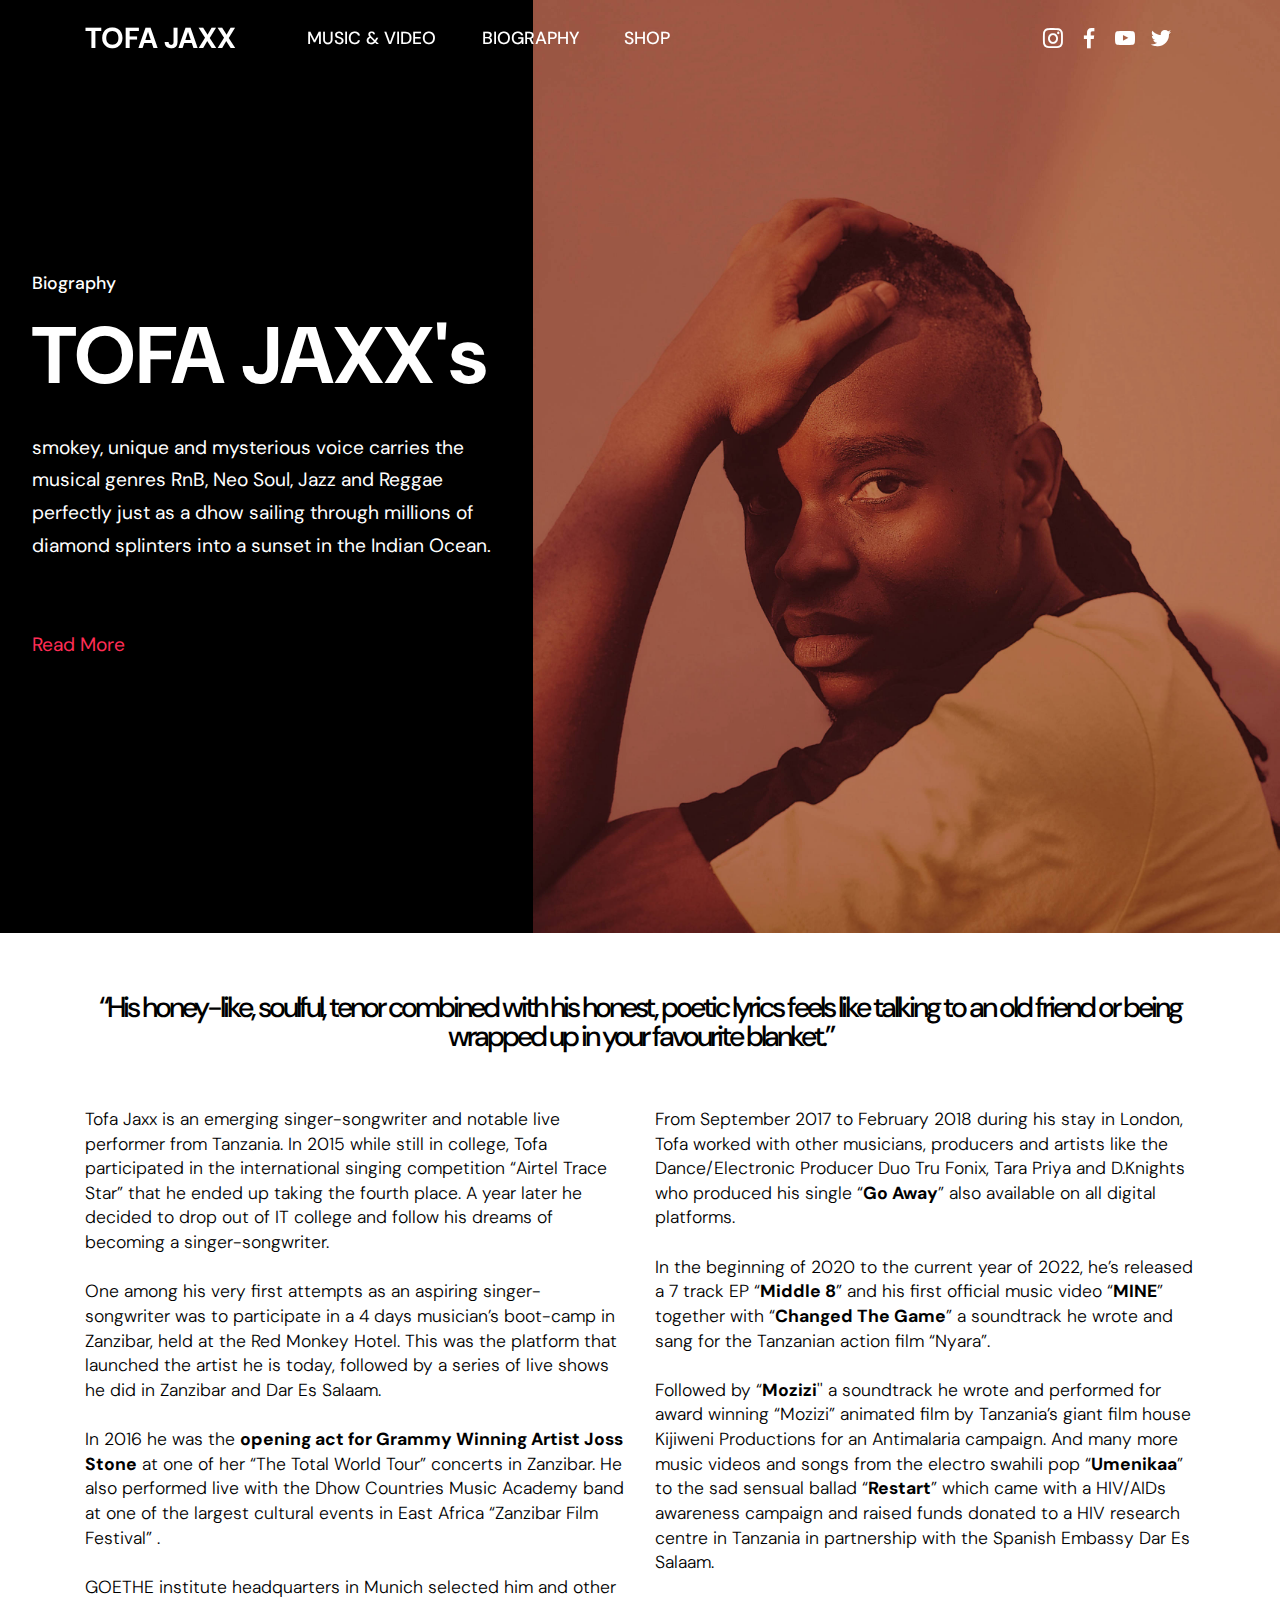
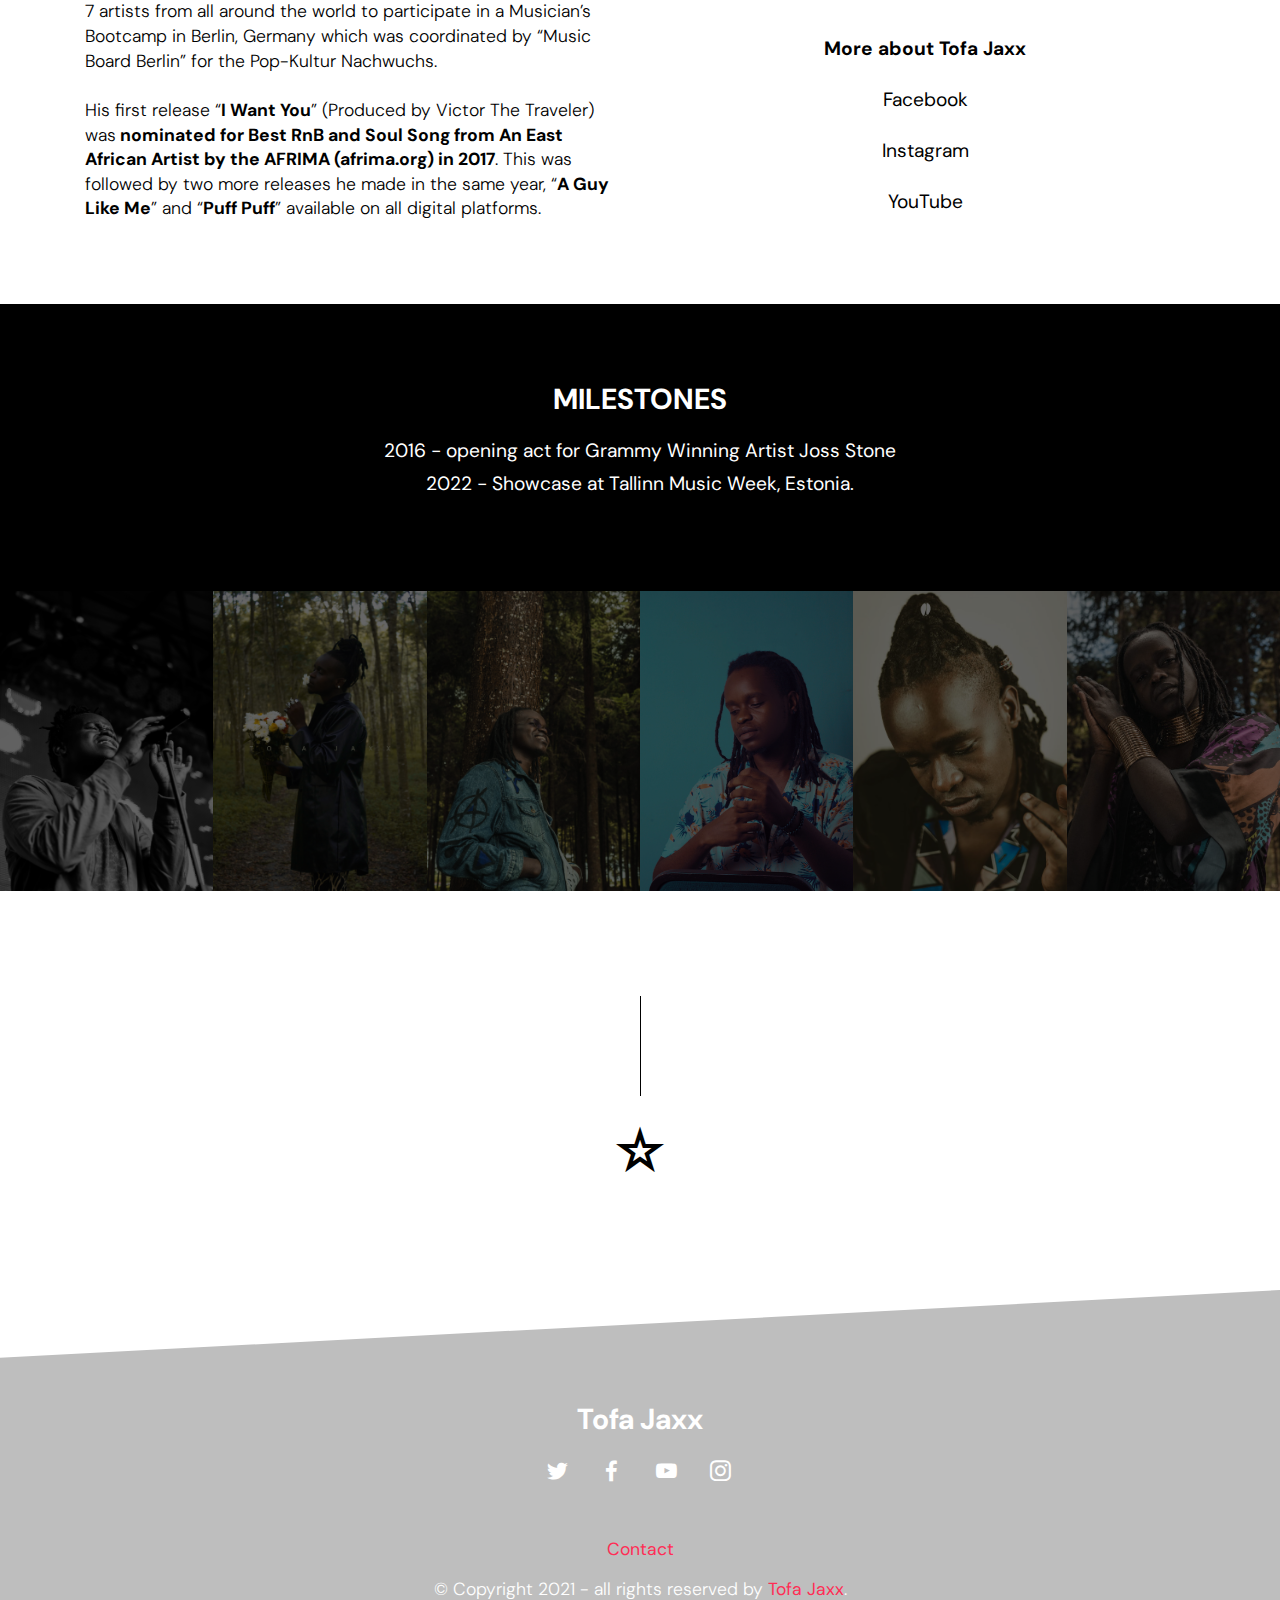
==== commit f0706b53: "memoir" ====
--- a/bio.html
+++ b/bio.html
@@ -21,6 +21,7 @@
   <link rel="stylesheet" href="assets/bootstrap/css/bootstrap.min.css">
   <link rel="stylesheet" href="assets/bootstrap/css/bootstrap-grid.min.css">
   <link rel="stylesheet" href="assets/bootstrap/css/bootstrap-reboot.min.css">
+  <link rel="stylesheet" href="assets/popup-overlay-plugin/style.css">
   <link rel="stylesheet" href="assets/dropdown/css/style.css">
   <link rel="stylesheet" href="assets/socicon/css/styles.css">
   <link rel="stylesheet" href="assets/theme/css/style.css">
--- a/assets/popup-overlay-plugin/style.css
+++ b/assets/popup-overlay-plugin/style.css
@@ -0,0 +1,3 @@
+html.is-builder .modal-backdrop.show {
+    display: none !important;
+}--- a/assets/mobirise/css/mbr-additional.css
+++ b/assets/mobirise/css/mbr-additional.css
@@ -776,7 +776,7 @@
   left: 0;
 }
 .cid-rJ1R7lUBYR g rect {
-  fill: #000000;
+  fill: #ffffff;
 }
 @keyframes size {
   50% {
@@ -1723,7 +1723,7 @@
   left: 0;
 }
 .cid-sqqhfhUNoh g rect {
-  fill: #000000;
+  fill: #ffffff;
 }
 @keyframes size {
   50% {
@@ -3102,7 +3102,7 @@
   left: 0;
 }
 .cid-sqqk8ao2eL g rect {
-  fill: #000000;
+  fill: #ffffff;
 }
 @keyframes size {
   50% {
@@ -3830,7 +3830,7 @@
   left: 0;
 }
 .cid-sqAFwO6W4q g rect {
-  fill: #000000;
+  fill: #ffffff;
 }
 @keyframes size {
   50% {
@@ -4656,7 +4656,7 @@
   left: 0;
 }
 .cid-ssQI6qOqLH g rect {
-  fill: #000000;
+  fill: #ffffff;
 }
 @keyframes size {
   50% {
@@ -5929,7 +5929,7 @@
   left: 0;
 }
 .cid-sv6qa8hRuq g rect {
-  fill: #000000;
+  fill: #ffffff;
 }
 @keyframes size {
   50% {
@@ -6917,3 +6917,604 @@
     left: -1rem;
   }
 }
+.cid-tjh1JksJBU {
+  padding-top: 225px;
+  padding-bottom: 90px;
+  background-color: #000000;
+}
+@media (min-width: 992px) {
+  .cid-tjh1JksJBU .display-1 {
+    letter-spacing: -6px;
+  }
+}
+.cid-tjh1JksJBU p {
+  margin: 0;
+}
+.cid-tjh1JksJBU .display-1 {
+  line-height: 1;
+}
+.cid-tjh1JksJBU H1 {
+  color: #ffffff;
+}
+.cid-tjh1JksJBU .mbr-text,
+.cid-tjh1JksJBU .img-align {
+  color: #ffffff;
+}
+.cid-tjh1lWfOs3 {
+  background-color: #ffffff;
+  background: linear-gradient(45deg, #ffffff, #ffffff);
+}
+@media (max-width: 767px) {
+  .cid-tjh1lWfOs3 .mbr-text {
+    text-align: center;
+  }
+}
+.cid-tjh1lWfOs3 li {
+  list-style: none;
+  padding-bottom: 1.5rem;
+  text-decoration: underline;
+}
+.cid-tjh1lWfOs3 ul {
+  padding: 0;
+  margin: 0;
+}
+.cid-tjh1lWfOs3 H3 {
+  text-align: center;
+  color: #000000;
+}
+.cid-tjh1lWfOs3 .item1 a:hover {
+  color: #cc2952 !important;
+}
+.cid-tjh1lWfOs3 h2 {
+  line-height: 1;
+  letter-spacing: -3px;
+}
+.cid-tjh1lWfOs3 .col-title {
+  color: #000000;
+}
+.cid-tjh1lWfOs3 .mbr-text,
+.cid-tjh1lWfOs3 .mbr-section-btn {
+  color: #000000;
+}
+.cid-tjh1lWfOs3 .item1 {
+  color: #000000;
+}
+.cid-tjh1lWuUl6 {
+  padding-top: 75px;
+  padding-bottom: 0px;
+  background-color: #000000;
+}
+.cid-tjh1lWuUl6 H2 {
+  color: #ffffff;
+}
+.cid-tjh1lWuUl6 .mbr-text,
+.cid-tjh1lWuUl6 .img-align {
+  color: #ffffff;
+}
+.cid-tjh2CmP1VC {
+  padding-top: 45px;
+  padding-bottom: 45px;
+  background-color: #ffffff;
+}
+@media (max-width: 767px) {
+  .cid-tjh2CmP1VC .mbr-text {
+    text-align: center;
+  }
+}
+.cid-tjh2CmP1VC li {
+  list-style: none;
+  padding-bottom: 1.5rem;
+  text-decoration: underline;
+}
+.cid-tjh2CmP1VC ul {
+  padding: 0;
+  margin: 0;
+}
+.cid-tjh2CmP1VC H3 {
+  text-align: center;
+}
+.cid-tjh2CmP1VC .item1 a:hover {
+  color: #ff7f9f !important;
+}
+.cid-tjh1lWTxbZ {
+  padding-top: 75px;
+  padding-bottom: 75px;
+  background-color: #ffffff;
+}
+.cid-tjh1lWTxbZ h3 {
+  position: relative;
+}
+.cid-tjh1lWTxbZ h3:after {
+  position: absolute;
+  content: '';
+  left: 50%;
+  bottom: -130px;
+  width: 1px;
+  height: 100px;
+  background: currentColor;
+}
+.cid-tjh1lWTxbZ .mbr-iconfont {
+  margin-top: 160px;
+  display: block;
+  font-size: 3rem;
+  color: #000000;
+}
+.cid-tjh1lX4ohh {
+  padding-top: 150px;
+  padding-bottom: 120px;
+  background-image: url("../../../assets/images/restart-tofa-jaxx-1-2000x2000.jpeg");
+}
+.cid-tjh1lX4ohh .row-links {
+  width: 100%;
+  -webkit-justify-content: center;
+  justify-content: center;
+}
+.cid-tjh1lX4ohh svg {
+  position: absolute;
+  top: -30px;
+  left: 0;
+}
+.cid-tjh1lX4ohh g rect {
+  fill: #ffffff;
+}
+@keyframes size {
+  50% {
+    transform: scale(0.8);
+  }
+  75% {
+    transform: scale(1.2);
+  }
+  100% {
+    transform: scale(1);
+  }
+}
+.cid-tjh1lX4ohh .social-row {
+  width: 100%;
+  -webkit-justify-content: center;
+  justify-content: center;
+  padding-bottom: 2rem;
+}
+.cid-tjh1lX4ohh .soc-item {
+  background: transparent;
+  width: 45px;
+  margin: auto;
+  height: 45px;
+  transition: all 0.3s;
+  display: flex;
+  border-radius: 50%;
+  justify-content: center;
+  align-items: center;
+}
+.cid-tjh1lX4ohh .soc-item:hover {
+  background: #ff2d55;
+  animation-duration: 0.3s;
+  animation-name: size;
+}
+.cid-tjh1lX4ohh .media-container-row {
+  -webkit-flex-direction: column;
+  flex-direction: column;
+  -webkit-justify-content: center;
+  justify-content: center;
+  -webkit-align-items: center;
+  align-items: center;
+}
+.cid-tjh1lX4ohh .media-container-row .foot-menu {
+  list-style: none;
+  display: flex;
+  -webkit-justify-content: center;
+  justify-content: center;
+  -webkit-flex-wrap: wrap;
+  flex-wrap: wrap;
+  padding: 0;
+  margin-bottom: 0;
+}
+.cid-tjh1lX4ohh .media-container-row .foot-menu li {
+  padding: 0 1rem 1rem 1rem;
+}
+.cid-tjh1lX4ohh .media-container-row .foot-menu li p {
+  margin: 0;
+}
+.cid-tjh1lX4ohh .media-container-row .social-list {
+  padding-left: 0;
+  margin-bottom: 0;
+  list-style: none;
+  display: flex;
+  -webkit-flex-wrap: wrap;
+  flex-wrap: wrap;
+  -webkit-justify-content: flex-end;
+  justify-content: flex-end;
+}
+.cid-tjh1lX4ohh .media-container-row .social-list .mbr-iconfont-social {
+  font-size: 1.3rem;
+  color: #ffffff;
+}
+.cid-tjh1lX4ohh .media-container-row .social-list .soc-item {
+  margin: 0 .3rem;
+}
+.cid-tjh1lX4ohh .media-container-row .social-list a {
+  margin: 0;
+  opacity: 1;
+  height: 26px;
+  padding-right: 2px;
+  -webkit-transition: .2s linear;
+  transition: .2s linear;
+}
+.cid-tjh1lX4ohh .media-container-row .social-list a:hover {
+  opacity: 1;
+}
+@media (max-width: 767px) {
+  .cid-tjh1lX4ohh .media-container-row .social-list {
+    -webkit-justify-content: center;
+    justify-content: center;
+  }
+}
+.cid-tjh1lX4ohh .media-container-row .row-copirayt {
+  word-break: break-word;
+  width: 100%;
+}
+.cid-tjh1lX4ohh .media-container-row .row-copirayt p {
+  width: 100%;
+}
+.cid-tjh1lXpJJR .dropdown-item:before {
+  font-family: MobiriseIcons !important;
+  content: '\e966';
+  display: inline-block;
+  width: 0;
+  position: absolute;
+  left: 1rem;
+  top: 0.5rem;
+  margin-right: 0.5rem;
+  line-height: 1;
+  font-size: inherit;
+  vertical-align: middle;
+  text-align: center;
+  overflow: hidden;
+  -webkit-transform: scale(0, 1);
+  transform: scale(0, 1);
+  -webkit-transition: all 0.25s ease-in-out;
+  -moz-transition: all 0.25s ease-in-out;
+  transition: all 0.25s ease-in-out;
+}
+.cid-tjh1lXpJJR .nav-dropdown .link {
+  padding: 0 0.3em !important;
+  margin: .667em 1em !important;
+}
+.cid-tjh1lXpJJR .nav-dropdown .link.dropdown-toggle::after {
+  margin-left: 0.5rem;
+  margin-top: 0.2rem;
+}
+.cid-tjh1lXpJJR .nav-link {
+  position: relative;
+}
+.cid-tjh1lXpJJR .nav-link:before {
+  content: '';
+  display: block;
+  position: absolute;
+  bottom: 0;
+  left: 0;
+  z-index: -1;
+  opacity: .2;
+  height: 50%;
+  width: 100%;
+  background-color: currentColor;
+  transform-origin: right top;
+  transform: scale(0, 1);
+  transition: transform 0.3s ease-out;
+}
+.cid-tjh1lXpJJR .nav-link:hover:before {
+  transform-origin: left top;
+  transform: scale(1, 1);
+}
+.cid-tjh1lXpJJR .container {
+  display: flex;
+  margin: auto;
+}
+.cid-tjh1lXpJJR .navbar.navbar-short .nav-link,
+.cid-tjh1lXpJJR .navbar.navbar-short .navbar-caption,
+.cid-tjh1lXpJJR .navbar.navbar-short .mbr-iconfont,
+.cid-tjh1lXpJJR .navbar.navbar-short .btn {
+  color: #000000 !important;
+  border-color: #000000;
+}
+.cid-tjh1lXpJJR .navbar.navbar-short .hamburger span {
+  background: #000000 !important;
+}
+.cid-tjh1lXpJJR .navbar-caption {
+  padding-right: 3rem;
+}
+.cid-tjh1lXpJJR .dropdown-menu,
+.cid-tjh1lXpJJR .navbar.opened {
+  background: #000000 !important;
+}
+.cid-tjh1lXpJJR .nav-item:focus,
+.cid-tjh1lXpJJR .nav-link:focus {
+  outline: none;
+}
+.cid-tjh1lXpJJR .dropdown .dropdown-menu .dropdown-item {
+  width: auto;
+  -webkit-transition: all 0.25s ease-in-out;
+  -moz-transition: all 0.25s ease-in-out;
+  transition: all 0.25s ease-in-out;
+}
+.cid-tjh1lXpJJR .dropdown .dropdown-menu .dropdown-item::after {
+  right: 0.5rem;
+}
+.cid-tjh1lXpJJR .dropdown .dropdown-menu .dropdown-item .mbr-iconfont {
+  margin-left: -1.8rem;
+  padding-right: 1rem;
+  font-size: inherit;
+}
+.cid-tjh1lXpJJR .dropdown .dropdown-menu .dropdown-item .mbr-iconfont:before {
+  display: inline-block;
+  -webkit-transform: scale(1, 1);
+  transform: scale(1, 1);
+  -webkit-transition: all 0.25s ease-in-out;
+  -moz-transition: all 0.25s ease-in-out;
+  transition: all 0.25s ease-in-out;
+}
+.cid-tjh1lXpJJR .collapsed .dropdown-menu .dropdown-item:before {
+  display: none;
+}
+.cid-tjh1lXpJJR .collapsed .dropdown .dropdown-menu .dropdown-item {
+  padding: 0.235em 1.5em 0.235em 1.5em !important;
+  transition: none;
+  margin: 0 !important;
+}
+.cid-tjh1lXpJJR .navbar {
+  min-height: 77px;
+  transition: all .3s;
+  background: #ffffff;
+  background: none;
+}
+.cid-tjh1lXpJJR .navbar.opened {
+  transition: all .3s;
+}
+.cid-tjh1lXpJJR .navbar .dropdown-item {
+  padding: .235rem 1.5rem;
+}
+.cid-tjh1lXpJJR .navbar .navbar-collapse {
+  justify-content: space-between;
+  z-index: 1;
+}
+.cid-tjh1lXpJJR .navbar.collapsed .nav-item .nav-link::before {
+  display: none;
+}
+.cid-tjh1lXpJJR .navbar.collapsed.opened .dropdown-menu {
+  top: 0;
+}
+.cid-tjh1lXpJJR .navbar.collapsed .dropdown-menu .dropdown-submenu {
+  left: 0 !important;
+}
+.cid-tjh1lXpJJR .navbar.collapsed .dropdown-menu .dropdown-item:after {
+  right: auto;
+}
+.cid-tjh1lXpJJR .navbar.collapsed .dropdown-menu .dropdown-toggle[data-toggle="dropdown-submenu"]:after {
+  margin-left: 0.5rem;
+  margin-top: 0.2rem;
+  border-top: 0.35em solid;
+  border-right: 0.35em solid transparent;
+  border-left: 0.35em solid transparent;
+  border-bottom: 0;
+  top: 55%;
+}
+.cid-tjh1lXpJJR .navbar.collapsed ul.navbar-nav li {
+  margin: auto;
+}
+.cid-tjh1lXpJJR .navbar.collapsed .dropdown-menu .dropdown-item {
+  padding: .25rem 1.5rem;
+  text-align: center;
+}
+.cid-tjh1lXpJJR .navbar.collapsed .icons-menu {
+  padding-left: 0;
+  padding-top: .5rem;
+  padding-bottom: .5rem;
+}
+@media (max-width: 991px) {
+  .cid-tjh1lXpJJR .navbar .nav-item .nav-link::before {
+    display: none;
+  }
+  .cid-tjh1lXpJJR .navbar.opened .dropdown-menu {
+    top: 0;
+  }
+  .cid-tjh1lXpJJR .navbar .dropdown-menu .dropdown-submenu {
+    left: 0 !important;
+  }
+  .cid-tjh1lXpJJR .navbar .dropdown-menu .dropdown-item:after {
+    right: auto;
+  }
+  .cid-tjh1lXpJJR .navbar .dropdown-menu .dropdown-toggle[data-toggle="dropdown-submenu"]:after {
+    margin-left: 0.5rem;
+    margin-top: 0.2rem;
+    border-top: 0.35em solid;
+    border-right: 0.35em solid transparent;
+    border-left: 0.35em solid transparent;
+    border-bottom: 0;
+    top: 55%;
+  }
+  .cid-tjh1lXpJJR .navbar .navbar-logo img {
+    height: 3.8rem !important;
+  }
+  .cid-tjh1lXpJJR .navbar ul.navbar-nav li {
+    margin: auto;
+  }
+  .cid-tjh1lXpJJR .navbar .dropdown-menu .dropdown-item {
+    padding: .25rem 1.5rem !important;
+    text-align: center;
+  }
+  .cid-tjh1lXpJJR .navbar .navbar-brand {
+    -webkit-flex-shrink: initial;
+    flex-shrink: initial;
+    -webkit-flex-basis: auto;
+    flex-basis: auto;
+    word-break: break-word;
+    padding-right: 2rem;
+  }
+  .cid-tjh1lXpJJR .navbar .navbar-toggler {
+    -webkit-flex-basis: auto;
+    flex-basis: auto;
+  }
+  .cid-tjh1lXpJJR .navbar .icons-menu {
+    padding-left: 0;
+    padding-top: .5rem;
+    padding-bottom: .5rem;
+  }
+}
+.cid-tjh1lXpJJR .navbar.navbar-short {
+  background: #ffffff !important;
+  min-height: 60px;
+}
+.cid-tjh1lXpJJR .navbar.navbar-short .navbar-logo img {
+  height: 3rem !important;
+}
+.cid-tjh1lXpJJR .navbar.navbar-short .navbar-brand {
+  padding: 0;
+}
+.cid-tjh1lXpJJR .navbar-brand {
+  -webkit-flex-shrink: 0;
+  flex-shrink: 0;
+  -webkit-align-items: center;
+  align-items: center;
+  margin-right: 0;
+  padding: 0;
+  transition: all .3s;
+  word-break: break-word;
+  z-index: 1;
+}
+.cid-tjh1lXpJJR .navbar-brand .navbar-caption {
+  line-height: inherit !important;
+}
+.cid-tjh1lXpJJR .navbar-brand .navbar-logo a {
+  outline: none;
+}
+.cid-tjh1lXpJJR .dropdown-item.active,
+.cid-tjh1lXpJJR .dropdown-item:active {
+  background-color: transparent;
+}
+.cid-tjh1lXpJJR .navbar-expand-lg .navbar-nav .nav-link {
+  padding: 0;
+}
+.cid-tjh1lXpJJR .nav-dropdown .link.dropdown-toggle {
+  margin-right: 1.667em;
+}
+.cid-tjh1lXpJJR .nav-dropdown .link.dropdown-toggle[aria-expanded="true"] {
+  margin-right: 0;
+  padding: 0.667em 1.667em;
+}
+.cid-tjh1lXpJJR .navbar.navbar-expand-lg .dropdown .dropdown-menu {
+  background: #ffffff;
+}
+.cid-tjh1lXpJJR .navbar.navbar-expand-lg .dropdown .dropdown-menu .dropdown-submenu {
+  margin: 0;
+  left: 100%;
+}
+.cid-tjh1lXpJJR .navbar .dropdown.open > .dropdown-menu {
+  display: block;
+}
+.cid-tjh1lXpJJR ul.navbar-nav {
+  -webkit-flex-wrap: wrap;
+  flex-wrap: wrap;
+}
+.cid-tjh1lXpJJR .navbar-buttons {
+  text-align: center;
+}
+.cid-tjh1lXpJJR button.navbar-toggler {
+  outline: none;
+  width: 31px;
+  height: 20px;
+  cursor: pointer;
+  transition: all .2s;
+  position: relative;
+  -webkit-align-self: center;
+  align-self: center;
+}
+.cid-tjh1lXpJJR button.navbar-toggler .hamburger span {
+  position: absolute;
+  right: 0;
+  width: 30px;
+  height: 2px;
+  border-right: 5px;
+  background-color: #ffffff;
+}
+.cid-tjh1lXpJJR button.navbar-toggler .hamburger span:nth-child(1) {
+  top: 0;
+  transition: all .2s;
+}
+.cid-tjh1lXpJJR button.navbar-toggler .hamburger span:nth-child(2) {
+  top: 8px;
+  transition: all .15s;
+}
+.cid-tjh1lXpJJR button.navbar-toggler .hamburger span:nth-child(3) {
+  top: 8px;
+  transition: all .15s;
+}
+.cid-tjh1lXpJJR button.navbar-toggler .hamburger span:nth-child(4) {
+  top: 16px;
+  transition: all .2s;
+}
+.cid-tjh1lXpJJR nav.opened .hamburger span:nth-child(1) {
+  top: 8px;
+  width: 0;
+  opacity: 0;
+  right: 50%;
+  transition: all .2s;
+}
+.cid-tjh1lXpJJR nav.opened .hamburger span:nth-child(2) {
+  -webkit-transform: rotate(45deg);
+  transform: rotate(45deg);
+  transition: all .25s;
+}
+.cid-tjh1lXpJJR nav.opened .hamburger span:nth-child(3) {
+  -webkit-transform: rotate(-45deg);
+  transform: rotate(-45deg);
+  transition: all .25s;
+}
+.cid-tjh1lXpJJR nav.opened .hamburger span:nth-child(4) {
+  top: 8px;
+  width: 0;
+  opacity: 0;
+  right: 50%;
+  transition: all .2s;
+}
+.cid-tjh1lXpJJR .navbar-dropdown {
+  padding: .5rem 1rem;
+  position: fixed;
+}
+.cid-tjh1lXpJJR a.nav-link {
+  display: flex;
+  -webkit-align-items: center;
+  align-items: center;
+  -webkit-justify-content: center;
+  justify-content: center;
+}
+.cid-tjh1lXpJJR .mbr-iconfont {
+  font-size: 1.5rem;
+  padding-right: .5rem;
+}
+.cid-tjh1lXpJJR .icons-menu {
+  -webkit-flex-wrap: wrap;
+  flex-wrap: wrap;
+  display: flex;
+  -webkit-justify-content: center;
+  justify-content: center;
+  padding-left: 1rem;
+  padding-right: 1rem;
+  padding-top: 0.3rem;
+  text-align: center;
+}
+.cid-tjh1lXpJJR .icons-menu span {
+  font-size: 20px;
+  color: #ffffff;
+}
+@media screen and (-ms-high-contrast: active), (-ms-high-contrast: none) {
+  .cid-tjh1lXpJJR .navbar {
+    height: 77px;
+  }
+  .cid-tjh1lXpJJR .navbar.opened {
+    height: auto;
+  }
+  .cid-tjh1lXpJJR .nav-item .nav-link:hover::before {
+    width: 175%;
+    max-width: calc(100% + 2rem);
+    left: -1rem;
+  }
+}
--- a/assets/mobirise/css/mbr-additional.css
+++ b/assets/mobirise/css/mbr-additional.css
@@ -776,7 +776,7 @@
   left: 0;
 }
 .cid-rJ1R7lUBYR g rect {
-  fill: #000000;
+  fill: #ffffff;
 }
 @keyframes size {
   50% {
@@ -1723,7 +1723,7 @@
   left: 0;
 }
 .cid-sqqhfhUNoh g rect {
-  fill: #000000;
+  fill: #ffffff;
 }
 @keyframes size {
   50% {
@@ -3102,7 +3102,7 @@
   left: 0;
 }
 .cid-sqqk8ao2eL g rect {
-  fill: #000000;
+  fill: #ffffff;
 }
 @keyframes size {
   50% {
@@ -3830,7 +3830,7 @@
   left: 0;
 }
 .cid-sqAFwO6W4q g rect {
-  fill: #000000;
+  fill: #ffffff;
 }
 @keyframes size {
   50% {
@@ -4656,7 +4656,7 @@
   left: 0;
 }
 .cid-ssQI6qOqLH g rect {
-  fill: #000000;
+  fill: #ffffff;
 }
 @keyframes size {
   50% {
@@ -5929,7 +5929,7 @@
   left: 0;
 }
 .cid-sv6qa8hRuq g rect {
-  fill: #000000;
+  fill: #ffffff;
 }
 @keyframes size {
   50% {
@@ -6917,3 +6917,604 @@
     left: -1rem;
   }
 }
+.cid-tjh1JksJBU {
+  padding-top: 225px;
+  padding-bottom: 90px;
+  background-color: #000000;
+}
+@media (min-width: 992px) {
+  .cid-tjh1JksJBU .display-1 {
+    letter-spacing: -6px;
+  }
+}
+.cid-tjh1JksJBU p {
+  margin: 0;
+}
+.cid-tjh1JksJBU .display-1 {
+  line-height: 1;
+}
+.cid-tjh1JksJBU H1 {
+  color: #ffffff;
+}
+.cid-tjh1JksJBU .mbr-text,
+.cid-tjh1JksJBU .img-align {
+  color: #ffffff;
+}
+.cid-tjh1lWfOs3 {
+  background-color: #ffffff;
+  background: linear-gradient(45deg, #ffffff, #ffffff);
+}
+@media (max-width: 767px) {
+  .cid-tjh1lWfOs3 .mbr-text {
+    text-align: center;
+  }
+}
+.cid-tjh1lWfOs3 li {
+  list-style: none;
+  padding-bottom: 1.5rem;
+  text-decoration: underline;
+}
+.cid-tjh1lWfOs3 ul {
+  padding: 0;
+  margin: 0;
+}
+.cid-tjh1lWfOs3 H3 {
+  text-align: center;
+  color: #000000;
+}
+.cid-tjh1lWfOs3 .item1 a:hover {
+  color: #cc2952 !important;
+}
+.cid-tjh1lWfOs3 h2 {
+  line-height: 1;
+  letter-spacing: -3px;
+}
+.cid-tjh1lWfOs3 .col-title {
+  color: #000000;
+}
+.cid-tjh1lWfOs3 .mbr-text,
+.cid-tjh1lWfOs3 .mbr-section-btn {
+  color: #000000;
+}
+.cid-tjh1lWfOs3 .item1 {
+  color: #000000;
+}
+.cid-tjh1lWuUl6 {
+  padding-top: 75px;
+  padding-bottom: 0px;
+  background-color: #000000;
+}
+.cid-tjh1lWuUl6 H2 {
+  color: #ffffff;
+}
+.cid-tjh1lWuUl6 .mbr-text,
+.cid-tjh1lWuUl6 .img-align {
+  color: #ffffff;
+}
+.cid-tjh2CmP1VC {
+  padding-top: 45px;
+  padding-bottom: 45px;
+  background-color: #ffffff;
+}
+@media (max-width: 767px) {
+  .cid-tjh2CmP1VC .mbr-text {
+    text-align: center;
+  }
+}
+.cid-tjh2CmP1VC li {
+  list-style: none;
+  padding-bottom: 1.5rem;
+  text-decoration: underline;
+}
+.cid-tjh2CmP1VC ul {
+  padding: 0;
+  margin: 0;
+}
+.cid-tjh2CmP1VC H3 {
+  text-align: center;
+}
+.cid-tjh2CmP1VC .item1 a:hover {
+  color: #ff7f9f !important;
+}
+.cid-tjh1lWTxbZ {
+  padding-top: 75px;
+  padding-bottom: 75px;
+  background-color: #ffffff;
+}
+.cid-tjh1lWTxbZ h3 {
+  position: relative;
+}
+.cid-tjh1lWTxbZ h3:after {
+  position: absolute;
+  content: '';
+  left: 50%;
+  bottom: -130px;
+  width: 1px;
+  height: 100px;
+  background: currentColor;
+}
+.cid-tjh1lWTxbZ .mbr-iconfont {
+  margin-top: 160px;
+  display: block;
+  font-size: 3rem;
+  color: #000000;
+}
+.cid-tjh1lX4ohh {
+  padding-top: 150px;
+  padding-bottom: 120px;
+  background-image: url("../../../assets/images/restart-tofa-jaxx-1-2000x2000.jpeg");
+}
+.cid-tjh1lX4ohh .row-links {
+  width: 100%;
+  -webkit-justify-content: center;
+  justify-content: center;
+}
+.cid-tjh1lX4ohh svg {
+  position: absolute;
+  top: -30px;
+  left: 0;
+}
+.cid-tjh1lX4ohh g rect {
+  fill: #ffffff;
+}
+@keyframes size {
+  50% {
+    transform: scale(0.8);
+  }
+  75% {
+    transform: scale(1.2);
+  }
+  100% {
+    transform: scale(1);
+  }
+}
+.cid-tjh1lX4ohh .social-row {
+  width: 100%;
+  -webkit-justify-content: center;
+  justify-content: center;
+  padding-bottom: 2rem;
+}
+.cid-tjh1lX4ohh .soc-item {
+  background: transparent;
+  width: 45px;
+  margin: auto;
+  height: 45px;
+  transition: all 0.3s;
+  display: flex;
+  border-radius: 50%;
+  justify-content: center;
+  align-items: center;
+}
+.cid-tjh1lX4ohh .soc-item:hover {
+  background: #ff2d55;
+  animation-duration: 0.3s;
+  animation-name: size;
+}
+.cid-tjh1lX4ohh .media-container-row {
+  -webkit-flex-direction: column;
+  flex-direction: column;
+  -webkit-justify-content: center;
+  justify-content: center;
+  -webkit-align-items: center;
+  align-items: center;
+}
+.cid-tjh1lX4ohh .media-container-row .foot-menu {
+  list-style: none;
+  display: flex;
+  -webkit-justify-content: center;
+  justify-content: center;
+  -webkit-flex-wrap: wrap;
+  flex-wrap: wrap;
+  padding: 0;
+  margin-bottom: 0;
+}
+.cid-tjh1lX4ohh .media-container-row .foot-menu li {
+  padding: 0 1rem 1rem 1rem;
+}
+.cid-tjh1lX4ohh .media-container-row .foot-menu li p {
+  margin: 0;
+}
+.cid-tjh1lX4ohh .media-container-row .social-list {
+  padding-left: 0;
+  margin-bottom: 0;
+  list-style: none;
+  display: flex;
+  -webkit-flex-wrap: wrap;
+  flex-wrap: wrap;
+  -webkit-justify-content: flex-end;
+  justify-content: flex-end;
+}
+.cid-tjh1lX4ohh .media-container-row .social-list .mbr-iconfont-social {
+  font-size: 1.3rem;
+  color: #ffffff;
+}
+.cid-tjh1lX4ohh .media-container-row .social-list .soc-item {
+  margin: 0 .3rem;
+}
+.cid-tjh1lX4ohh .media-container-row .social-list a {
+  margin: 0;
+  opacity: 1;
+  height: 26px;
+  padding-right: 2px;
+  -webkit-transition: .2s linear;
+  transition: .2s linear;
+}
+.cid-tjh1lX4ohh .media-container-row .social-list a:hover {
+  opacity: 1;
+}
+@media (max-width: 767px) {
+  .cid-tjh1lX4ohh .media-container-row .social-list {
+    -webkit-justify-content: center;
+    justify-content: center;
+  }
+}
+.cid-tjh1lX4ohh .media-container-row .row-copirayt {
+  word-break: break-word;
+  width: 100%;
+}
+.cid-tjh1lX4ohh .media-container-row .row-copirayt p {
+  width: 100%;
+}
+.cid-tjh1lXpJJR .dropdown-item:before {
+  font-family: MobiriseIcons !important;
+  content: '\e966';
+  display: inline-block;
+  width: 0;
+  position: absolute;
+  left: 1rem;
+  top: 0.5rem;
+  margin-right: 0.5rem;
+  line-height: 1;
+  font-size: inherit;
+  vertical-align: middle;
+  text-align: center;
+  overflow: hidden;
+  -webkit-transform: scale(0, 1);
+  transform: scale(0, 1);
+  -webkit-transition: all 0.25s ease-in-out;
+  -moz-transition: all 0.25s ease-in-out;
+  transition: all 0.25s ease-in-out;
+}
+.cid-tjh1lXpJJR .nav-dropdown .link {
+  padding: 0 0.3em !important;
+  margin: .667em 1em !important;
+}
+.cid-tjh1lXpJJR .nav-dropdown .link.dropdown-toggle::after {
+  margin-left: 0.5rem;
+  margin-top: 0.2rem;
+}
+.cid-tjh1lXpJJR .nav-link {
+  position: relative;
+}
+.cid-tjh1lXpJJR .nav-link:before {
+  content: '';
+  display: block;
+  position: absolute;
+  bottom: 0;
+  left: 0;
+  z-index: -1;
+  opacity: .2;
+  height: 50%;
+  width: 100%;
+  background-color: currentColor;
+  transform-origin: right top;
+  transform: scale(0, 1);
+  transition: transform 0.3s ease-out;
+}
+.cid-tjh1lXpJJR .nav-link:hover:before {
+  transform-origin: left top;
+  transform: scale(1, 1);
+}
+.cid-tjh1lXpJJR .container {
+  display: flex;
+  margin: auto;
+}
+.cid-tjh1lXpJJR .navbar.navbar-short .nav-link,
+.cid-tjh1lXpJJR .navbar.navbar-short .navbar-caption,
+.cid-tjh1lXpJJR .navbar.navbar-short .mbr-iconfont,
+.cid-tjh1lXpJJR .navbar.navbar-short .btn {
+  color: #000000 !important;
+  border-color: #000000;
+}
+.cid-tjh1lXpJJR .navbar.navbar-short .hamburger span {
+  background: #000000 !important;
+}
+.cid-tjh1lXpJJR .navbar-caption {
+  padding-right: 3rem;
+}
+.cid-tjh1lXpJJR .dropdown-menu,
+.cid-tjh1lXpJJR .navbar.opened {
+  background: #000000 !important;
+}
+.cid-tjh1lXpJJR .nav-item:focus,
+.cid-tjh1lXpJJR .nav-link:focus {
+  outline: none;
+}
+.cid-tjh1lXpJJR .dropdown .dropdown-menu .dropdown-item {
+  width: auto;
+  -webkit-transition: all 0.25s ease-in-out;
+  -moz-transition: all 0.25s ease-in-out;
+  transition: all 0.25s ease-in-out;
+}
+.cid-tjh1lXpJJR .dropdown .dropdown-menu .dropdown-item::after {
+  right: 0.5rem;
+}
+.cid-tjh1lXpJJR .dropdown .dropdown-menu .dropdown-item .mbr-iconfont {
+  margin-left: -1.8rem;
+  padding-right: 1rem;
+  font-size: inherit;
+}
+.cid-tjh1lXpJJR .dropdown .dropdown-menu .dropdown-item .mbr-iconfont:before {
+  display: inline-block;
+  -webkit-transform: scale(1, 1);
+  transform: scale(1, 1);
+  -webkit-transition: all 0.25s ease-in-out;
+  -moz-transition: all 0.25s ease-in-out;
+  transition: all 0.25s ease-in-out;
+}
+.cid-tjh1lXpJJR .collapsed .dropdown-menu .dropdown-item:before {
+  display: none;
+}
+.cid-tjh1lXpJJR .collapsed .dropdown .dropdown-menu .dropdown-item {
+  padding: 0.235em 1.5em 0.235em 1.5em !important;
+  transition: none;
+  margin: 0 !important;
+}
+.cid-tjh1lXpJJR .navbar {
+  min-height: 77px;
+  transition: all .3s;
+  background: #ffffff;
+  background: none;
+}
+.cid-tjh1lXpJJR .navbar.opened {
+  transition: all .3s;
+}
+.cid-tjh1lXpJJR .navbar .dropdown-item {
+  padding: .235rem 1.5rem;
+}
+.cid-tjh1lXpJJR .navbar .navbar-collapse {
+  justify-content: space-between;
+  z-index: 1;
+}
+.cid-tjh1lXpJJR .navbar.collapsed .nav-item .nav-link::before {
+  display: none;
+}
+.cid-tjh1lXpJJR .navbar.collapsed.opened .dropdown-menu {
+  top: 0;
+}
+.cid-tjh1lXpJJR .navbar.collapsed .dropdown-menu .dropdown-submenu {
+  left: 0 !important;
+}
+.cid-tjh1lXpJJR .navbar.collapsed .dropdown-menu .dropdown-item:after {
+  right: auto;
+}
+.cid-tjh1lXpJJR .navbar.collapsed .dropdown-menu .dropdown-toggle[data-toggle="dropdown-submenu"]:after {
+  margin-left: 0.5rem;
+  margin-top: 0.2rem;
+  border-top: 0.35em solid;
+  border-right: 0.35em solid transparent;
+  border-left: 0.35em solid transparent;
+  border-bottom: 0;
+  top: 55%;
+}
+.cid-tjh1lXpJJR .navbar.collapsed ul.navbar-nav li {
+  margin: auto;
+}
+.cid-tjh1lXpJJR .navbar.collapsed .dropdown-menu .dropdown-item {
+  padding: .25rem 1.5rem;
+  text-align: center;
+}
+.cid-tjh1lXpJJR .navbar.collapsed .icons-menu {
+  padding-left: 0;
+  padding-top: .5rem;
+  padding-bottom: .5rem;
+}
+@media (max-width: 991px) {
+  .cid-tjh1lXpJJR .navbar .nav-item .nav-link::before {
+    display: none;
+  }
+  .cid-tjh1lXpJJR .navbar.opened .dropdown-menu {
+    top: 0;
+  }
+  .cid-tjh1lXpJJR .navbar .dropdown-menu .dropdown-submenu {
+    left: 0 !important;
+  }
+  .cid-tjh1lXpJJR .navbar .dropdown-menu .dropdown-item:after {
+    right: auto;
+  }
+  .cid-tjh1lXpJJR .navbar .dropdown-menu .dropdown-toggle[data-toggle="dropdown-submenu"]:after {
+    margin-left: 0.5rem;
+    margin-top: 0.2rem;
+    border-top: 0.35em solid;
+    border-right: 0.35em solid transparent;
+    border-left: 0.35em solid transparent;
+    border-bottom: 0;
+    top: 55%;
+  }
+  .cid-tjh1lXpJJR .navbar .navbar-logo img {
+    height: 3.8rem !important;
+  }
+  .cid-tjh1lXpJJR .navbar ul.navbar-nav li {
+    margin: auto;
+  }
+  .cid-tjh1lXpJJR .navbar .dropdown-menu .dropdown-item {
+    padding: .25rem 1.5rem !important;
+    text-align: center;
+  }
+  .cid-tjh1lXpJJR .navbar .navbar-brand {
+    -webkit-flex-shrink: initial;
+    flex-shrink: initial;
+    -webkit-flex-basis: auto;
+    flex-basis: auto;
+    word-break: break-word;
+    padding-right: 2rem;
+  }
+  .cid-tjh1lXpJJR .navbar .navbar-toggler {
+    -webkit-flex-basis: auto;
+    flex-basis: auto;
+  }
+  .cid-tjh1lXpJJR .navbar .icons-menu {
+    padding-left: 0;
+    padding-top: .5rem;
+    padding-bottom: .5rem;
+  }
+}
+.cid-tjh1lXpJJR .navbar.navbar-short {
+  background: #ffffff !important;
+  min-height: 60px;
+}
+.cid-tjh1lXpJJR .navbar.navbar-short .navbar-logo img {
+  height: 3rem !important;
+}
+.cid-tjh1lXpJJR .navbar.navbar-short .navbar-brand {
+  padding: 0;
+}
+.cid-tjh1lXpJJR .navbar-brand {
+  -webkit-flex-shrink: 0;
+  flex-shrink: 0;
+  -webkit-align-items: center;
+  align-items: center;
+  margin-right: 0;
+  padding: 0;
+  transition: all .3s;
+  word-break: break-word;
+  z-index: 1;
+}
+.cid-tjh1lXpJJR .navbar-brand .navbar-caption {
+  line-height: inherit !important;
+}
+.cid-tjh1lXpJJR .navbar-brand .navbar-logo a {
+  outline: none;
+}
+.cid-tjh1lXpJJR .dropdown-item.active,
+.cid-tjh1lXpJJR .dropdown-item:active {
+  background-color: transparent;
+}
+.cid-tjh1lXpJJR .navbar-expand-lg .navbar-nav .nav-link {
+  padding: 0;
+}
+.cid-tjh1lXpJJR .nav-dropdown .link.dropdown-toggle {
+  margin-right: 1.667em;
+}
+.cid-tjh1lXpJJR .nav-dropdown .link.dropdown-toggle[aria-expanded="true"] {
+  margin-right: 0;
+  padding: 0.667em 1.667em;
+}
+.cid-tjh1lXpJJR .navbar.navbar-expand-lg .dropdown .dropdown-menu {
+  background: #ffffff;
+}
+.cid-tjh1lXpJJR .navbar.navbar-expand-lg .dropdown .dropdown-menu .dropdown-submenu {
+  margin: 0;
+  left: 100%;
+}
+.cid-tjh1lXpJJR .navbar .dropdown.open > .dropdown-menu {
+  display: block;
+}
+.cid-tjh1lXpJJR ul.navbar-nav {
+  -webkit-flex-wrap: wrap;
+  flex-wrap: wrap;
+}
+.cid-tjh1lXpJJR .navbar-buttons {
+  text-align: center;
+}
+.cid-tjh1lXpJJR button.navbar-toggler {
+  outline: none;
+  width: 31px;
+  height: 20px;
+  cursor: pointer;
+  transition: all .2s;
+  position: relative;
+  -webkit-align-self: center;
+  align-self: center;
+}
+.cid-tjh1lXpJJR button.navbar-toggler .hamburger span {
+  position: absolute;
+  right: 0;
+  width: 30px;
+  height: 2px;
+  border-right: 5px;
+  background-color: #ffffff;
+}
+.cid-tjh1lXpJJR button.navbar-toggler .hamburger span:nth-child(1) {
+  top: 0;
+  transition: all .2s;
+}
+.cid-tjh1lXpJJR button.navbar-toggler .hamburger span:nth-child(2) {
+  top: 8px;
+  transition: all .15s;
+}
+.cid-tjh1lXpJJR button.navbar-toggler .hamburger span:nth-child(3) {
+  top: 8px;
+  transition: all .15s;
+}
+.cid-tjh1lXpJJR button.navbar-toggler .hamburger span:nth-child(4) {
+  top: 16px;
+  transition: all .2s;
+}
+.cid-tjh1lXpJJR nav.opened .hamburger span:nth-child(1) {
+  top: 8px;
+  width: 0;
+  opacity: 0;
+  right: 50%;
+  transition: all .2s;
+}
+.cid-tjh1lXpJJR nav.opened .hamburger span:nth-child(2) {
+  -webkit-transform: rotate(45deg);
+  transform: rotate(45deg);
+  transition: all .25s;
+}
+.cid-tjh1lXpJJR nav.opened .hamburger span:nth-child(3) {
+  -webkit-transform: rotate(-45deg);
+  transform: rotate(-45deg);
+  transition: all .25s;
+}
+.cid-tjh1lXpJJR nav.opened .hamburger span:nth-child(4) {
+  top: 8px;
+  width: 0;
+  opacity: 0;
+  right: 50%;
+  transition: all .2s;
+}
+.cid-tjh1lXpJJR .navbar-dropdown {
+  padding: .5rem 1rem;
+  position: fixed;
+}
+.cid-tjh1lXpJJR a.nav-link {
+  display: flex;
+  -webkit-align-items: center;
+  align-items: center;
+  -webkit-justify-content: center;
+  justify-content: center;
+}
+.cid-tjh1lXpJJR .mbr-iconfont {
+  font-size: 1.5rem;
+  padding-right: .5rem;
+}
+.cid-tjh1lXpJJR .icons-menu {
+  -webkit-flex-wrap: wrap;
+  flex-wrap: wrap;
+  display: flex;
+  -webkit-justify-content: center;
+  justify-content: center;
+  padding-left: 1rem;
+  padding-right: 1rem;
+  padding-top: 0.3rem;
+  text-align: center;
+}
+.cid-tjh1lXpJJR .icons-menu span {
+  font-size: 20px;
+  color: #ffffff;
+}
+@media screen and (-ms-high-contrast: active), (-ms-high-contrast: none) {
+  .cid-tjh1lXpJJR .navbar {
+    height: 77px;
+  }
+  .cid-tjh1lXpJJR .navbar.opened {
+    height: auto;
+  }
+  .cid-tjh1lXpJJR .nav-item .nav-link:hover::before {
+    width: 175%;
+    max-width: calc(100% + 2rem);
+    left: -1rem;
+  }
+}
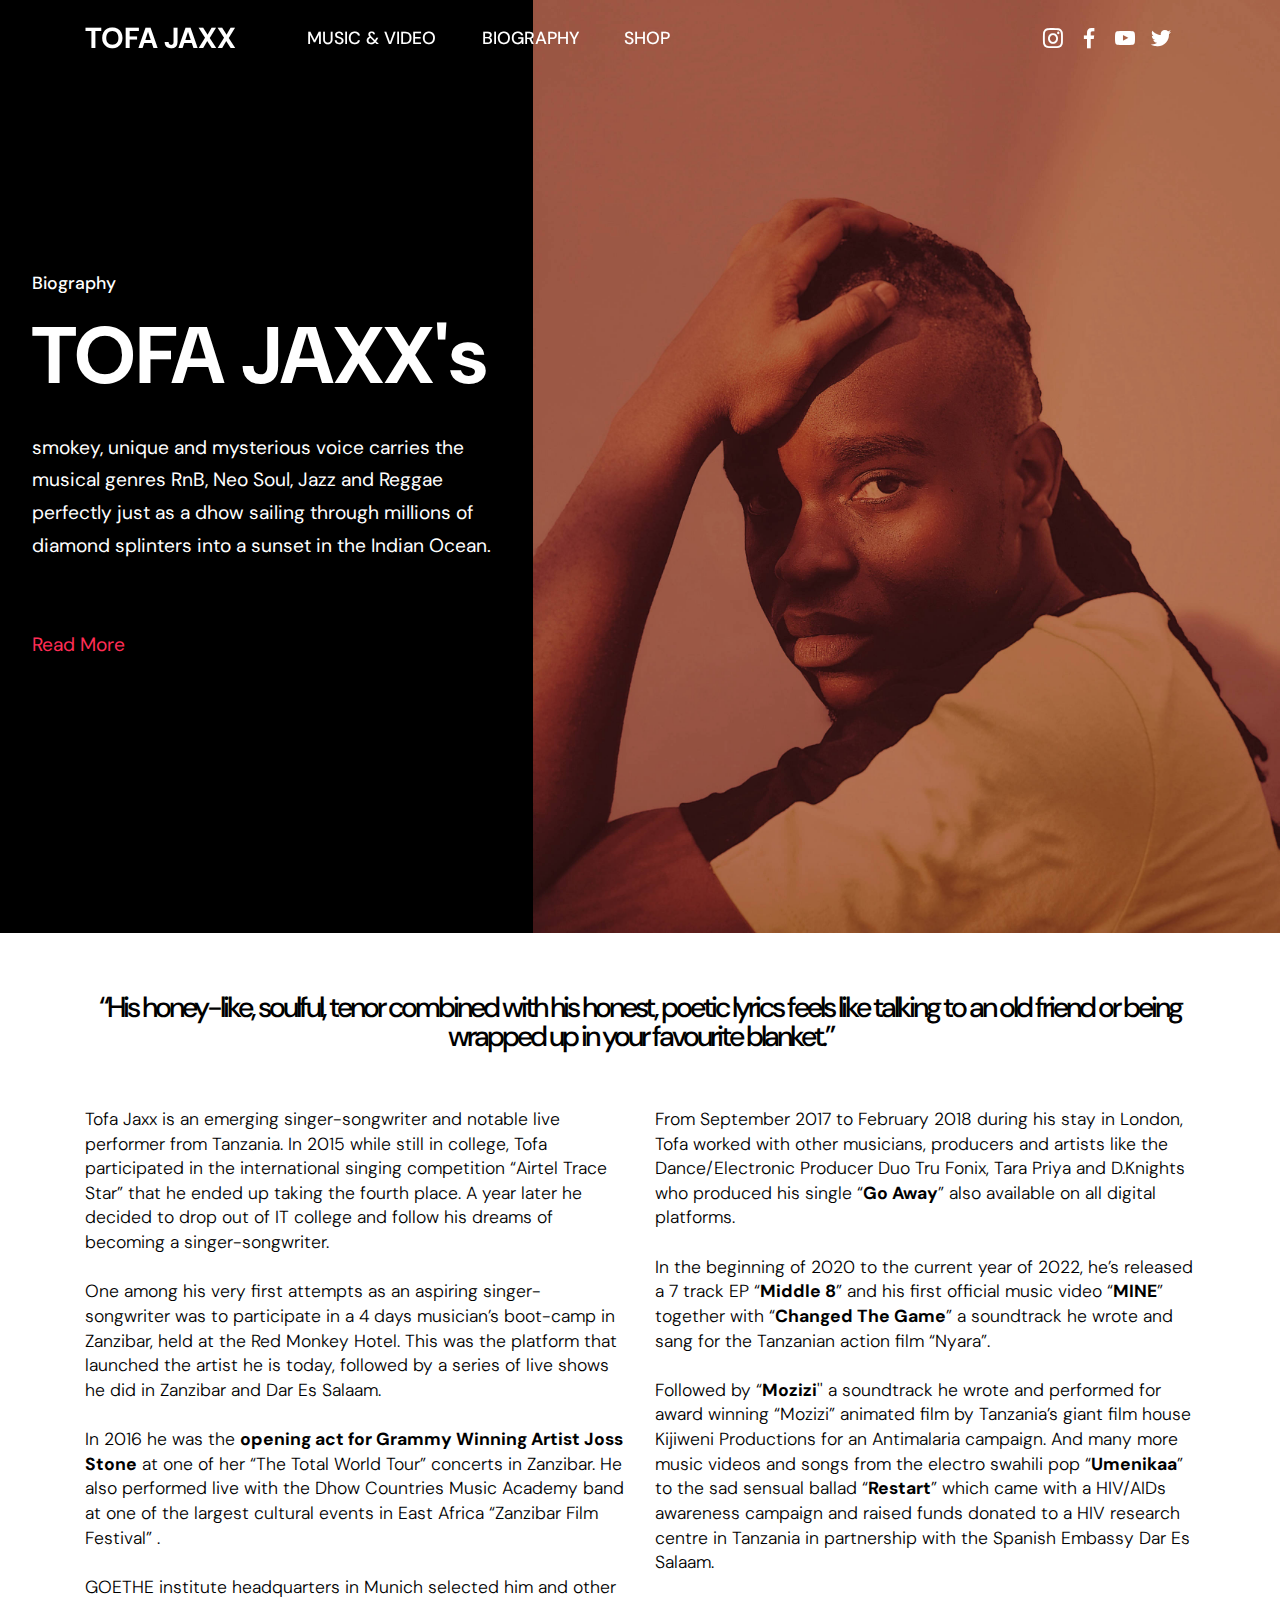
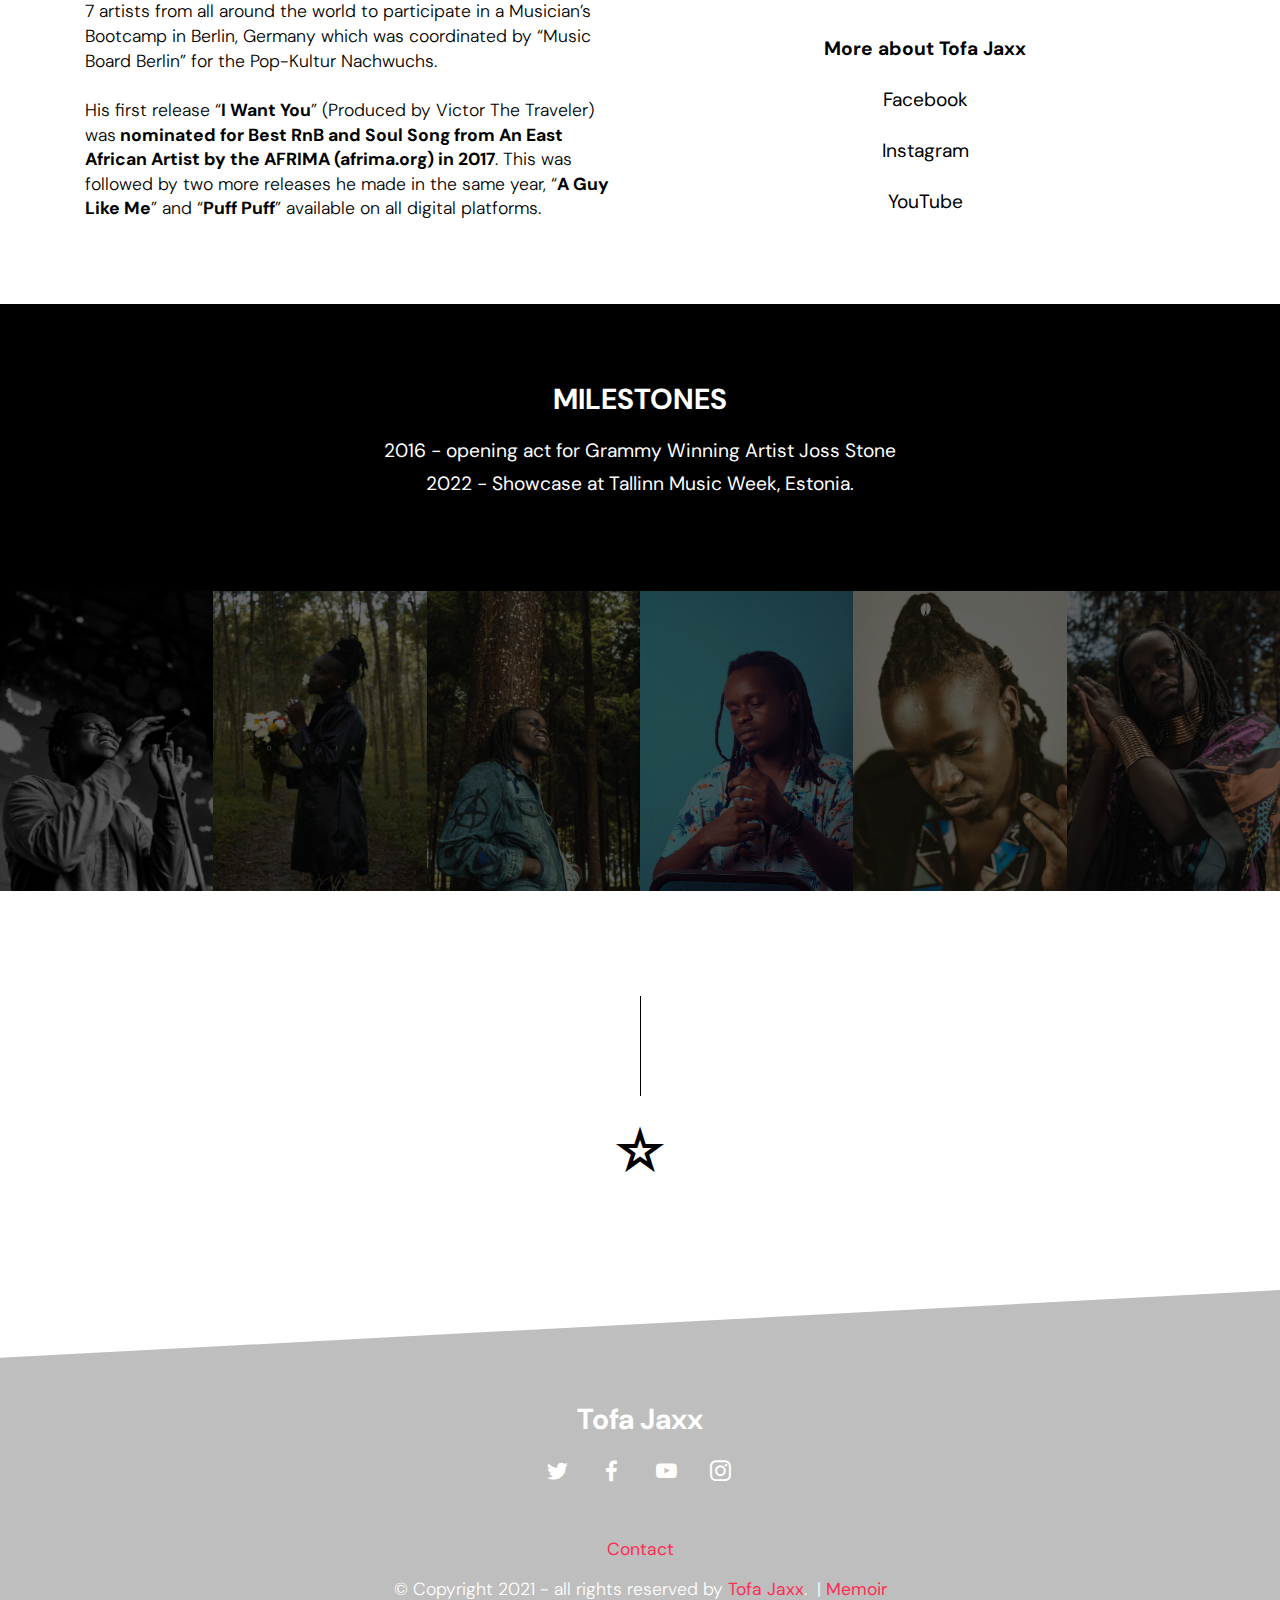
==== commit 99c0b3e2: "updates" ====
--- a/bio.html
+++ b/bio.html
@@ -317,7 +317,7 @@
 
             <div class="row row-copirayt">
                 <p class="mbr-text mb-0 mbr-fonts-style mbr-white align-center display-4">
-                    © Copyright 2021 - all rights reserved by <a href="index.html" class="text-primary">Tofa Jaxx</a>.</p>
+                    © Copyright 2021 - all rights reserved by <a href="index.html" class="text-primary">Tofa Jaxx</a>.&nbsp; | <a href="music.html" class="text-primary">Memoir</a></p>
             </div>
         </div>
     </div>
--- a/assets/mobirise/css/mbr-additional.css
+++ b/assets/mobirise/css/mbr-additional.css
@@ -6454,7 +6454,7 @@
   left: 0;
 }
 .cid-t6g82lfGXz g rect {
-  fill: #000000;
+  fill: #ffffff;
 }
 @keyframes size {
   50% {
@@ -6917,27 +6917,39 @@
     left: -1rem;
   }
 }
-.cid-tjh1JksJBU {
-  padding-top: 225px;
-  padding-bottom: 90px;
+.cid-tjMnowYeiK {
+  padding-top: 10rem;
+  padding-bottom: 6rem;
   background-color: #000000;
 }
+@media (max-width: 767px) {
+  .cid-tjMnowYeiK .row {
+    flex-direction: column-reverse;
+  }
+  .cid-tjMnowYeiK .mbr-figure {
+    margin-bottom: 1.5rem;
+  }
+}
+.cid-tjMnowYeiK .row {
+  align-items: center;
+}
 @media (min-width: 992px) {
-  .cid-tjh1JksJBU .display-1 {
-    letter-spacing: -6px;
-  }
-}
-.cid-tjh1JksJBU p {
-  margin: 0;
-}
-.cid-tjh1JksJBU .display-1 {
-  line-height: 1;
-}
-.cid-tjh1JksJBU H1 {
+  .cid-tjMnowYeiK .text-wrapper {
+    padding: 0 2rem;
+  }
+}
+.cid-tjMnowYeiK .media-content,
+.cid-tjMnowYeiK .mbr-figure {
+  align-self: center;
+}
+.cid-tjMnowYeiK .mbr-figure iframe {
+  width: 100%;
+}
+.cid-tjMnowYeiK .mbr-section-title {
   color: #ffffff;
 }
-.cid-tjh1JksJBU .mbr-text,
-.cid-tjh1JksJBU .img-align {
+.cid-tjMnowYeiK .mbr-text,
+.cid-tjMnowYeiK .mbr-section-btn {
   color: #ffffff;
 }
 .cid-tjh1lWfOs3 {
--- a/assets/mobirise/css/mbr-additional.css
+++ b/assets/mobirise/css/mbr-additional.css
@@ -6454,7 +6454,7 @@
   left: 0;
 }
 .cid-t6g82lfGXz g rect {
-  fill: #000000;
+  fill: #ffffff;
 }
 @keyframes size {
   50% {
@@ -6917,27 +6917,39 @@
     left: -1rem;
   }
 }
-.cid-tjh1JksJBU {
-  padding-top: 225px;
-  padding-bottom: 90px;
+.cid-tjMnowYeiK {
+  padding-top: 10rem;
+  padding-bottom: 6rem;
   background-color: #000000;
 }
+@media (max-width: 767px) {
+  .cid-tjMnowYeiK .row {
+    flex-direction: column-reverse;
+  }
+  .cid-tjMnowYeiK .mbr-figure {
+    margin-bottom: 1.5rem;
+  }
+}
+.cid-tjMnowYeiK .row {
+  align-items: center;
+}
 @media (min-width: 992px) {
-  .cid-tjh1JksJBU .display-1 {
-    letter-spacing: -6px;
-  }
-}
-.cid-tjh1JksJBU p {
-  margin: 0;
-}
-.cid-tjh1JksJBU .display-1 {
-  line-height: 1;
-}
-.cid-tjh1JksJBU H1 {
+  .cid-tjMnowYeiK .text-wrapper {
+    padding: 0 2rem;
+  }
+}
+.cid-tjMnowYeiK .media-content,
+.cid-tjMnowYeiK .mbr-figure {
+  align-self: center;
+}
+.cid-tjMnowYeiK .mbr-figure iframe {
+  width: 100%;
+}
+.cid-tjMnowYeiK .mbr-section-title {
   color: #ffffff;
 }
-.cid-tjh1JksJBU .mbr-text,
-.cid-tjh1JksJBU .img-align {
+.cid-tjMnowYeiK .mbr-text,
+.cid-tjMnowYeiK .mbr-section-btn {
   color: #ffffff;
 }
 .cid-tjh1lWfOs3 {
